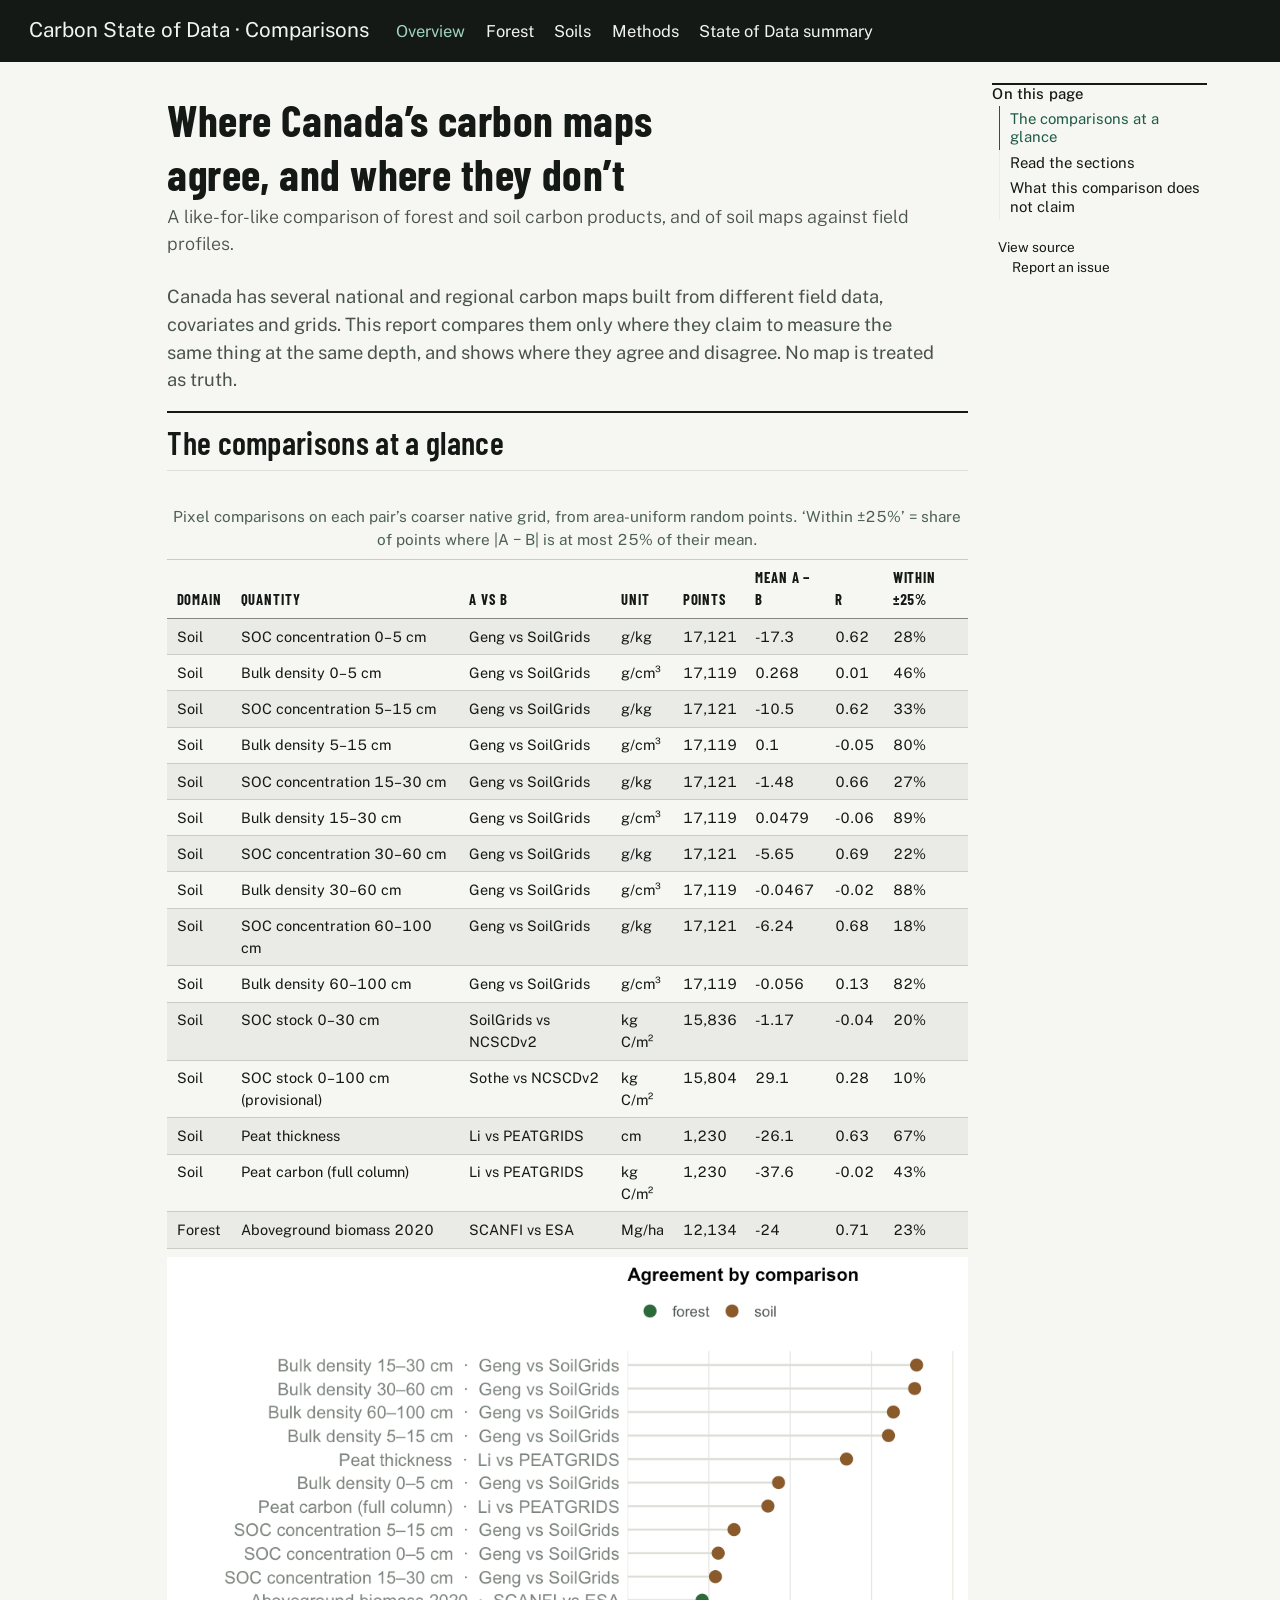
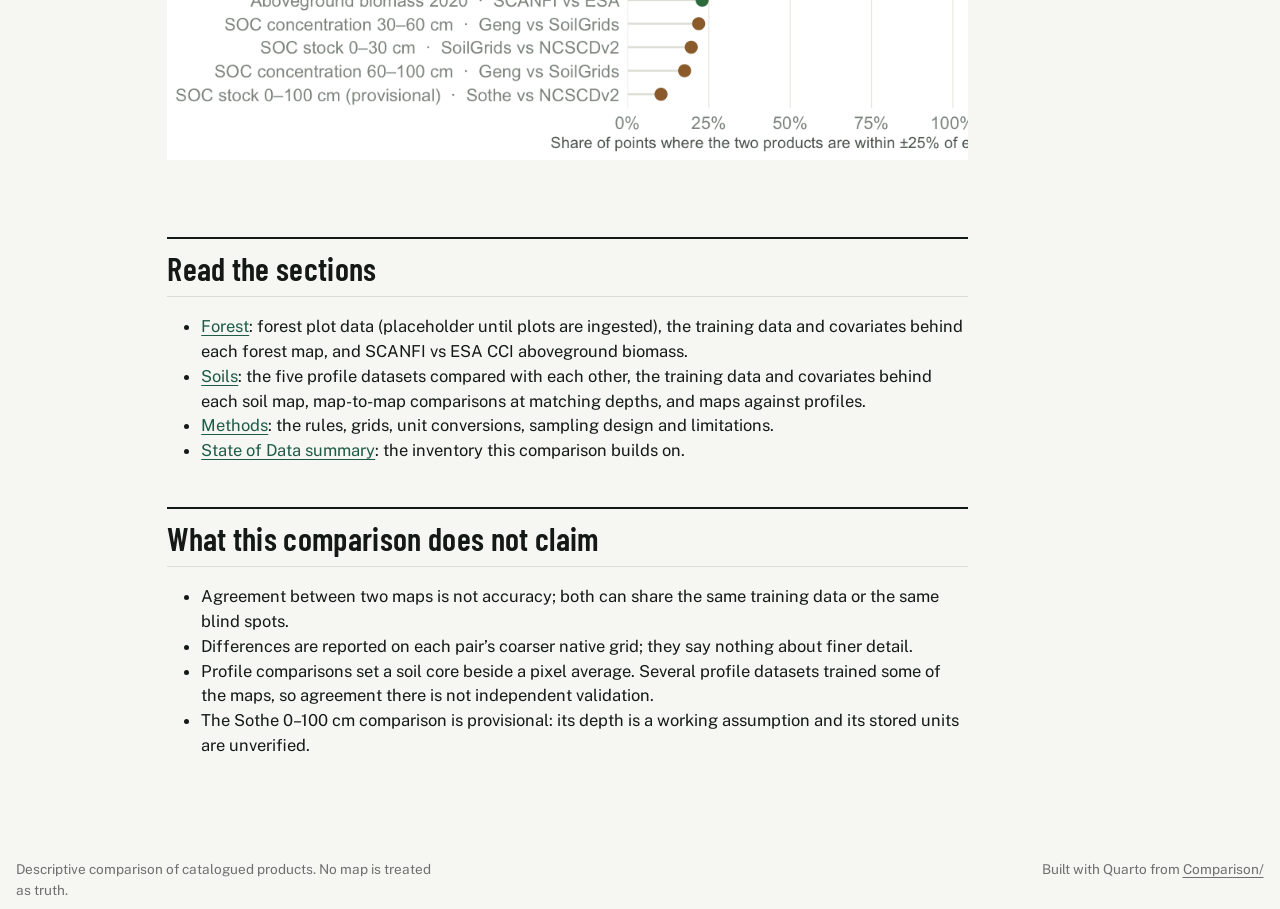
==== index.html @ 72cea02c "Built site for gh-pages" ====
<!DOCTYPE html>
<html xmlns="http://www.w3.org/1999/xhtml" lang="en-CA" xml:lang="en-CA"><head>

<meta charset="utf-8">
<meta name="generator" content="quarto-1.9.37">

<meta name="viewport" content="width=device-width, initial-scale=1.0, user-scalable=yes">


<title>Where Canada’s carbon maps agree, and where they don’t – Carbon State of Data · Comparisons</title>
<style>
/* Default styles provided by pandoc.
** See https://pandoc.org/MANUAL.html#variables-for-html for config info.
*/
code{white-space: pre-wrap;}
span.smallcaps{font-variant: small-caps;}
div.columns{display: flex; gap: min(4vw, 1.5em);}
div.column{flex: auto; overflow-x: auto;}
div.hanging-indent{margin-left: 1.5em; text-indent: -1.5em;}
ul.task-list{list-style: none;}
ul.task-list li input[type="checkbox"] {
  width: 0.8em;
  margin: 0 0.8em 0.2em -1em; /* quarto-specific, see https://github.com/quarto-dev/quarto-cli/issues/4556 */ 
  vertical-align: middle;
}
</style>


<script src="site_libs/quarto-nav/quarto-nav.js"></script>
<script src="site_libs/quarto-nav/headroom.min.js"></script>
<script src="site_libs/clipboard/clipboard.min.js"></script>
<script src="site_libs/quarto-search/autocomplete.umd.js"></script>
<script src="site_libs/quarto-search/fuse.min.js"></script>
<script src="site_libs/quarto-search/quarto-search.js"></script>
<meta name="quarto:offset" content="./">
<script src="site_libs/quarto-html/quarto.js" type="module"></script>
<script src="site_libs/quarto-html/tabsets/tabsets.js" type="module"></script>
<script src="site_libs/quarto-html/popper.min.js"></script>
<script src="site_libs/quarto-html/tippy.umd.min.js"></script>
<script src="site_libs/quarto-html/anchor.min.js"></script>
<link href="site_libs/quarto-html/tippy.css" rel="stylesheet">
<link href="site_libs/quarto-html/quarto-syntax-highlighting-138a9145ecad1124718f867e5b4babdc.css" rel="stylesheet" id="quarto-text-highlighting-styles">
<script src="site_libs/bootstrap/bootstrap.min.js"></script>
<link href="site_libs/bootstrap/bootstrap-icons.css" rel="stylesheet">
<link href="site_libs/bootstrap/bootstrap-4867cd1986c891942ea621d4179a1c95.min.css" rel="stylesheet" append-hash="true" id="quarto-bootstrap" data-mode="light">
<script id="quarto-search-options" type="application/json">{
  "location": "navbar",
  "copy-button": false,
  "collapse-after": 3,
  "panel-placement": "end",
  "type": "overlay",
  "limit": 50,
  "keyboard-shortcut": [
    "f",
    "/",
    "s"
  ],
  "show-item-context": false,
  "language": {
    "search-no-results-text": "No results",
    "search-matching-documents-text": "matching documents",
    "search-copy-link-title": "Copy link to search",
    "search-hide-matches-text": "Hide additional matches",
    "search-more-match-text": "more match in this document",
    "search-more-matches-text": "more matches in this document",
    "search-clear-button-title": "Clear",
    "search-text-placeholder": "",
    "search-detached-cancel-button-title": "Cancel",
    "search-submit-button-title": "Submit",
    "search-label": "Search"
  }
}</script>
<style>html{ scroll-behavior: smooth; }</style>


</head>

<body class="nav-fixed quarto-light">

<div id="quarto-search-results"></div>
  <header id="quarto-header" class="headroom fixed-top">
    <nav class="navbar navbar-expand-lg " data-bs-theme="dark">
      <div class="navbar-container container-fluid">
      <div class="navbar-brand-container mx-auto">
    <a class="navbar-brand" href="./index.html">
    <span class="navbar-title">Carbon State of Data · Comparisons</span>
    </a>
  </div>
            <div id="quarto-search" class="" title="Search"></div>
          <button class="navbar-toggler" type="button" data-bs-toggle="collapse" data-bs-target="#navbarCollapse" aria-controls="navbarCollapse" role="menu" aria-expanded="false" aria-label="Toggle navigation" onclick="if (window.quartoToggleHeadroom) { window.quartoToggleHeadroom(); }">
  <span class="navbar-toggler-icon"></span>
</button>
          <div class="collapse navbar-collapse" id="navbarCollapse">
            <ul class="navbar-nav navbar-nav-scroll me-auto">
  <li class="nav-item">
    <a class="nav-link active" href="./index.html" aria-current="page"> 
<span class="menu-text">Overview</span></a>
  </li>  
  <li class="nav-item">
    <a class="nav-link" href="./report/forest.html"> 
<span class="menu-text">Forest</span></a>
  </li>  
  <li class="nav-item">
    <a class="nav-link" href="./report/soils.html"> 
<span class="menu-text">Soils</span></a>
  </li>  
  <li class="nav-item">
    <a class="nav-link" href="./report/methods.html"> 
<span class="menu-text">Methods</span></a>
  </li>  
  <li class="nav-item">
    <a class="nav-link" href="./state_of_data_summary/state_of_data_summary.html"> 
<span class="menu-text">State of Data summary</span></a>
  </li>  
</ul>
            <ul class="navbar-nav navbar-nav-scroll ms-auto">
  <li class="nav-item compact">
    <a class="nav-link" href="https://github.com/CathalD/Carbon_Data_SOD"> <i class="bi bi-github" role="img" aria-label="GitHub repository">
</i> 
<span class="menu-text"></span></a>
  </li>  
</ul>
          </div> <!-- /navcollapse -->
            <div class="quarto-navbar-tools">
</div>
      </div> <!-- /container-fluid -->
    </nav>
</header>
<!-- content -->
<div id="quarto-content" class="quarto-container page-columns page-rows-contents page-layout-article page-navbar">
<!-- sidebar -->
<!-- margin-sidebar -->
    <div id="quarto-margin-sidebar" class="sidebar margin-sidebar">
        <nav id="TOC" role="doc-toc" class="toc-active">
    <h2 id="toc-title">On this page</h2>
   
  <ul>
  <li><a href="#the-comparisons-at-a-glance" id="toc-the-comparisons-at-a-glance" class="nav-link active" data-scroll-target="#the-comparisons-at-a-glance">The comparisons at a glance</a></li>
  <li><a href="#read-the-sections" id="toc-read-the-sections" class="nav-link" data-scroll-target="#read-the-sections">Read the sections</a></li>
  <li><a href="#what-this-comparison-does-not-claim" id="toc-what-this-comparison-does-not-claim" class="nav-link" data-scroll-target="#what-this-comparison-does-not-claim">What this comparison does not claim</a></li>
  </ul>
<div class="toc-actions"><ul><li><a href="https://github.com/CathalD/Carbon_Data_SOD/blob/main/Comparison/index.qmd" class="toc-action"><i class="bi bi-github"></i>View source</a></li><li><a href="https://github.com/CathalD/Carbon_Data_SOD/issues/new" class="toc-action"><i class="bi empty"></i>Report an issue</a></li></ul></div></nav>
    </div>
<!-- main -->
<main class="content" id="quarto-document-content">

<header id="title-block-header" class="quarto-title-block default">
<div class="quarto-title">
<h1 class="title">Where Canada’s carbon maps agree, and where they don’t</h1>
<p class="subtitle lead">A like-for-like comparison of forest and soil carbon products, and of soil maps against field profiles.</p>
</div>



<div class="quarto-title-meta">

    
  
    
  </div>
  


</header>


<div class="lede">
<p>Canada has several national and regional carbon maps built from different field data, covariates and grids. This report compares them only where they claim to measure the same thing at the same depth, and shows where they agree and disagree. No map is treated as truth.</p>
</div>
<section id="the-comparisons-at-a-glance" class="level2">
<h2 class="anchored" data-anchor-id="the-comparisons-at-a-glance">The comparisons at a glance</h2>
<div class="cell" data-layout-align="left">
<div class="cell-output-display">
<table class="caption-top table table-sm table-striped small">
<caption>Pixel comparisons on each pair’s coarser native grid, from area-uniform random points. ‘Within ±25%’ = share of points where |A − B| is at most 25% of their mean.</caption>
<colgroup>
<col style="width: 6%">
<col style="width: 31%">
<col style="width: 20%">
<col style="width: 7%">
<col style="width: 6%">
<col style="width: 10%">
<col style="width: 5%">
<col style="width: 11%">
</colgroup>
<thead>
<tr class="header">
<th style="text-align: left;">Domain</th>
<th style="text-align: left;">Quantity</th>
<th style="text-align: left;">A vs B</th>
<th style="text-align: left;">Unit</th>
<th style="text-align: left;">Points</th>
<th style="text-align: left;">Mean A − B</th>
<th style="text-align: left;">r</th>
<th style="text-align: left;">Within ±25%</th>
</tr>
</thead>
<tbody>
<tr class="odd">
<td style="text-align: left;">Soil</td>
<td style="text-align: left;">SOC concentration 0–5 cm</td>
<td style="text-align: left;">Geng vs SoilGrids</td>
<td style="text-align: left;">g/kg</td>
<td style="text-align: left;">17,121</td>
<td style="text-align: left;">-17.3</td>
<td style="text-align: left;">0.62</td>
<td style="text-align: left;">28%</td>
</tr>
<tr class="even">
<td style="text-align: left;">Soil</td>
<td style="text-align: left;">Bulk density 0–5 cm</td>
<td style="text-align: left;">Geng vs SoilGrids</td>
<td style="text-align: left;">g/cm³</td>
<td style="text-align: left;">17,119</td>
<td style="text-align: left;">0.268</td>
<td style="text-align: left;">0.01</td>
<td style="text-align: left;">46%</td>
</tr>
<tr class="odd">
<td style="text-align: left;">Soil</td>
<td style="text-align: left;">SOC concentration 5–15 cm</td>
<td style="text-align: left;">Geng vs SoilGrids</td>
<td style="text-align: left;">g/kg</td>
<td style="text-align: left;">17,121</td>
<td style="text-align: left;">-10.5</td>
<td style="text-align: left;">0.62</td>
<td style="text-align: left;">33%</td>
</tr>
<tr class="even">
<td style="text-align: left;">Soil</td>
<td style="text-align: left;">Bulk density 5–15 cm</td>
<td style="text-align: left;">Geng vs SoilGrids</td>
<td style="text-align: left;">g/cm³</td>
<td style="text-align: left;">17,119</td>
<td style="text-align: left;">0.1</td>
<td style="text-align: left;">-0.05</td>
<td style="text-align: left;">80%</td>
</tr>
<tr class="odd">
<td style="text-align: left;">Soil</td>
<td style="text-align: left;">SOC concentration 15–30 cm</td>
<td style="text-align: left;">Geng vs SoilGrids</td>
<td style="text-align: left;">g/kg</td>
<td style="text-align: left;">17,121</td>
<td style="text-align: left;">-1.48</td>
<td style="text-align: left;">0.66</td>
<td style="text-align: left;">27%</td>
</tr>
<tr class="even">
<td style="text-align: left;">Soil</td>
<td style="text-align: left;">Bulk density 15–30 cm</td>
<td style="text-align: left;">Geng vs SoilGrids</td>
<td style="text-align: left;">g/cm³</td>
<td style="text-align: left;">17,119</td>
<td style="text-align: left;">0.0479</td>
<td style="text-align: left;">-0.06</td>
<td style="text-align: left;">89%</td>
</tr>
<tr class="odd">
<td style="text-align: left;">Soil</td>
<td style="text-align: left;">SOC concentration 30–60 cm</td>
<td style="text-align: left;">Geng vs SoilGrids</td>
<td style="text-align: left;">g/kg</td>
<td style="text-align: left;">17,121</td>
<td style="text-align: left;">-5.65</td>
<td style="text-align: left;">0.69</td>
<td style="text-align: left;">22%</td>
</tr>
<tr class="even">
<td style="text-align: left;">Soil</td>
<td style="text-align: left;">Bulk density 30–60 cm</td>
<td style="text-align: left;">Geng vs SoilGrids</td>
<td style="text-align: left;">g/cm³</td>
<td style="text-align: left;">17,119</td>
<td style="text-align: left;">-0.0467</td>
<td style="text-align: left;">-0.02</td>
<td style="text-align: left;">88%</td>
</tr>
<tr class="odd">
<td style="text-align: left;">Soil</td>
<td style="text-align: left;">SOC concentration 60–100 cm</td>
<td style="text-align: left;">Geng vs SoilGrids</td>
<td style="text-align: left;">g/kg</td>
<td style="text-align: left;">17,121</td>
<td style="text-align: left;">-6.24</td>
<td style="text-align: left;">0.68</td>
<td style="text-align: left;">18%</td>
</tr>
<tr class="even">
<td style="text-align: left;">Soil</td>
<td style="text-align: left;">Bulk density 60–100 cm</td>
<td style="text-align: left;">Geng vs SoilGrids</td>
<td style="text-align: left;">g/cm³</td>
<td style="text-align: left;">17,119</td>
<td style="text-align: left;">-0.056</td>
<td style="text-align: left;">0.13</td>
<td style="text-align: left;">82%</td>
</tr>
<tr class="odd">
<td style="text-align: left;">Soil</td>
<td style="text-align: left;">SOC stock 0–30 cm</td>
<td style="text-align: left;">SoilGrids vs NCSCDv2</td>
<td style="text-align: left;">kg C/m²</td>
<td style="text-align: left;">15,836</td>
<td style="text-align: left;">-1.17</td>
<td style="text-align: left;">-0.04</td>
<td style="text-align: left;">20%</td>
</tr>
<tr class="even">
<td style="text-align: left;">Soil</td>
<td style="text-align: left;">SOC stock 0–100 cm (provisional)</td>
<td style="text-align: left;">Sothe vs NCSCDv2</td>
<td style="text-align: left;">kg C/m²</td>
<td style="text-align: left;">15,804</td>
<td style="text-align: left;">29.1</td>
<td style="text-align: left;">0.28</td>
<td style="text-align: left;">10%</td>
</tr>
<tr class="odd">
<td style="text-align: left;">Soil</td>
<td style="text-align: left;">Peat thickness</td>
<td style="text-align: left;">Li vs PEATGRIDS</td>
<td style="text-align: left;">cm</td>
<td style="text-align: left;">1,230</td>
<td style="text-align: left;">-26.1</td>
<td style="text-align: left;">0.63</td>
<td style="text-align: left;">67%</td>
</tr>
<tr class="even">
<td style="text-align: left;">Soil</td>
<td style="text-align: left;">Peat carbon (full column)</td>
<td style="text-align: left;">Li vs PEATGRIDS</td>
<td style="text-align: left;">kg C/m²</td>
<td style="text-align: left;">1,230</td>
<td style="text-align: left;">-37.6</td>
<td style="text-align: left;">-0.02</td>
<td style="text-align: left;">43%</td>
</tr>
<tr class="odd">
<td style="text-align: left;">Forest</td>
<td style="text-align: left;">Aboveground biomass 2020</td>
<td style="text-align: left;">SCANFI vs ESA</td>
<td style="text-align: left;">Mg/ha</td>
<td style="text-align: left;">12,134</td>
<td style="text-align: left;">-24</td>
<td style="text-align: left;">0.71</td>
<td style="text-align: left;">23%</td>
</tr>
</tbody>
</table>
</div>
</div>
<div class="cell" data-layout-align="left">
<div class="cell-output-display">
<div class="quarto-figure quarto-figure-left">
<figure class="figure">
<p><img src="index_files/figure-html/chart-overview-1.png" class="img-fluid quarto-figure quarto-figure-left figure-img" style="width:100.0%"></p>
</figure>
</div>
</div>
</div>
</section>
<section id="read-the-sections" class="level2">
<h2 class="anchored" data-anchor-id="read-the-sections">Read the sections</h2>
<ul>
<li><strong><a href="./report/forest.html">Forest</a></strong>: forest plot data (placeholder until plots are ingested), the training data and covariates behind each forest map, and SCANFI vs ESA CCI aboveground biomass.</li>
<li><strong><a href="./report/soils.html">Soils</a></strong>: the five profile datasets compared with each other, the training data and covariates behind each soil map, map-to-map comparisons at matching depths, and maps against profiles.</li>
<li><strong><a href="./report/methods.html">Methods</a></strong>: the rules, grids, unit conversions, sampling design and limitations.</li>
<li><strong><a href="state_of_data_summary/state_of_data_summary.html">State of Data summary</a></strong>: the inventory this comparison builds on.</li>
</ul>
</section>
<section id="what-this-comparison-does-not-claim" class="level2">
<h2 class="anchored" data-anchor-id="what-this-comparison-does-not-claim">What this comparison does not claim</h2>
<ul>
<li>Agreement between two maps is not accuracy; both can share the same training data or the same blind spots.</li>
<li>Differences are reported on each pair’s coarser native grid; they say nothing about finer detail.</li>
<li>Profile comparisons set a soil core beside a pixel average. Several profile datasets trained some of the maps, so agreement there is not independent validation.</li>
<li>The Sothe 0–100 cm comparison is provisional: its depth is a working assumption and its stored units are unverified.</li>
</ul>


</section>

</main> <!-- /main -->
<script id="quarto-html-after-body" type="application/javascript">
  window.document.addEventListener("DOMContentLoaded", function (event) {
    const icon = "";
    const anchorJS = new window.AnchorJS();
    anchorJS.options = {
      placement: 'right',
      icon: icon
    };
    anchorJS.add('.anchored');
    const isCodeAnnotation = (el) => {
      for (const clz of el.classList) {
        if (clz.startsWith('code-annotation-')) {                     
          return true;
        }
      }
      return false;
    }
    const onCopySuccess = function(e) {
      // button target
      const button = e.trigger;
      // don't keep focus
      button.blur();
      // flash "checked"
      button.classList.add('code-copy-button-checked');
      var currentTitle = button.getAttribute("title");
      button.setAttribute("title", "Copied!");
      let tooltip;
      if (window.bootstrap) {
        button.setAttribute("data-bs-toggle", "tooltip");
        button.setAttribute("data-bs-placement", "left");
        button.setAttribute("data-bs-title", "Copied!");
        tooltip = new bootstrap.Tooltip(button, 
          { trigger: "manual", 
            customClass: "code-copy-button-tooltip",
            offset: [0, -8]});
        tooltip.show();    
      }
      setTimeout(function() {
        if (tooltip) {
          tooltip.hide();
          button.removeAttribute("data-bs-title");
          button.removeAttribute("data-bs-toggle");
          button.removeAttribute("data-bs-placement");
        }
        button.setAttribute("title", currentTitle);
        button.classList.remove('code-copy-button-checked');
      }, 1000);
      // clear code selection
      e.clearSelection();
    }
    const getTextToCopy = function(trigger) {
      const outerScaffold = trigger.parentElement.cloneNode(true);
      const codeEl = outerScaffold.querySelector('code');
      for (const childEl of codeEl.children) {
        if (isCodeAnnotation(childEl)) {
          childEl.remove();
        }
      }
      return codeEl.innerText;
    }
    const clipboard = new window.ClipboardJS('.code-copy-button:not([data-in-quarto-modal])', {
      text: getTextToCopy
    });
    clipboard.on('success', onCopySuccess);
    if (window.document.getElementById('quarto-embedded-source-code-modal')) {
      const clipboardModal = new window.ClipboardJS('.code-copy-button[data-in-quarto-modal]', {
        text: getTextToCopy,
        container: window.document.getElementById('quarto-embedded-source-code-modal')
      });
      clipboardModal.on('success', onCopySuccess);
    }
      var localhostRegex = new RegExp(/^(?:http|https):\/\/localhost\:?[0-9]*\//);
      var mailtoRegex = new RegExp(/^mailto:/);
        var filterRegex = new RegExp("https:\/\/cathald\.github\.io\/Carbon_Data_SOD\/");
      var isInternal = (href) => {
          return filterRegex.test(href) || localhostRegex.test(href) || mailtoRegex.test(href);
      }
      // Inspect non-navigation links and adorn them if external
     var links = window.document.querySelectorAll('a[href]:not(.nav-link):not(.navbar-brand):not(.toc-action):not(.sidebar-link):not(.sidebar-item-toggle):not(.pagination-link):not(.no-external):not([aria-hidden]):not(.dropdown-item):not(.quarto-navigation-tool):not(.about-link)');
      for (var i=0; i<links.length; i++) {
        const link = links[i];
        if (!isInternal(link.href)) {
          // undo the damage that might have been done by quarto-nav.js in the case of
          // links that we want to consider external
          if (link.dataset.originalHref !== undefined) {
            link.href = link.dataset.originalHref;
          }
            // target, if specified
            link.setAttribute("target", "_blank");
            if (link.getAttribute("rel") === null) {
              link.setAttribute("rel", "noopener");
            }
        }
      }
    function tippyHover(el, contentFn, onTriggerFn, onUntriggerFn) {
      const config = {
        allowHTML: true,
        maxWidth: 500,
        delay: 100,
        arrow: false,
        appendTo: function(el) {
            return el.parentElement;
        },
        interactive: true,
        interactiveBorder: 10,
        theme: 'quarto',
        placement: 'bottom-start',
      };
      if (contentFn) {
        config.content = contentFn;
      }
      if (onTriggerFn) {
        config.onTrigger = onTriggerFn;
      }
      if (onUntriggerFn) {
        config.onUntrigger = onUntriggerFn;
      }
      window.tippy(el, config); 
    }
    const noterefs = window.document.querySelectorAll('a[role="doc-noteref"]');
    for (var i=0; i<noterefs.length; i++) {
      const ref = noterefs[i];
      tippyHover(ref, function() {
        // use id or data attribute instead here
        let href = ref.getAttribute('data-footnote-href') || ref.getAttribute('href');
        try { href = new URL(href).hash; } catch {}
        const id = href.replace(/^#\/?/, "");
        const note = window.document.getElementById(id);
        if (note) {
          return note.innerHTML;
        } else {
          return "";
        }
      });
    }
    const xrefs = window.document.querySelectorAll('a.quarto-xref');
    const processXRef = (id, note) => {
      // Strip column container classes
      const stripColumnClz = (el) => {
        el.classList.remove("page-full", "page-columns");
        if (el.children) {
          for (const child of el.children) {
            stripColumnClz(child);
          }
        }
      }
      stripColumnClz(note)
      if (id === null || id.startsWith('sec-')) {
        // Special case sections, only their first couple elements
        const container = document.createElement("div");
        if (note.children && note.children.length > 2) {
          container.appendChild(note.children[0].cloneNode(true));
          for (let i = 1; i < note.children.length; i++) {
            const child = note.children[i];
            if (child.tagName === "P" && child.innerText === "") {
              continue;
            } else {
              container.appendChild(child.cloneNode(true));
              break;
            }
          }
          if (window.Quarto?.typesetMath) {
            window.Quarto.typesetMath(container);
          }
          return container.innerHTML
        } else {
          if (window.Quarto?.typesetMath) {
            window.Quarto.typesetMath(note);
          }
          return note.innerHTML;
        }
      } else {
        // Remove any anchor links if they are present
        const anchorLink = note.querySelector('a.anchorjs-link');
        if (anchorLink) {
          anchorLink.remove();
        }
        if (window.Quarto?.typesetMath) {
          window.Quarto.typesetMath(note);
        }
        if (note.classList.contains("callout")) {
          return note.outerHTML;
        } else {
          return note.innerHTML;
        }
      }
    }
    for (var i=0; i<xrefs.length; i++) {
      const xref = xrefs[i];
      tippyHover(xref, undefined, function(instance) {
        instance.disable();
        let url = xref.getAttribute('href');
        let hash = undefined; 
        if (url.startsWith('#')) {
          hash = url;
        } else {
          try { hash = new URL(url).hash; } catch {}
        }
        if (hash) {
          const id = hash.replace(/^#\/?/, "");
          const note = window.document.getElementById(id);
          if (note !== null) {
            try {
              const html = processXRef(id, note.cloneNode(true));
              instance.setContent(html);
            } finally {
              instance.enable();
              instance.show();
            }
          } else {
            // See if we can fetch this
            fetch(url.split('#')[0])
            .then(res => res.text())
            .then(html => {
              const parser = new DOMParser();
              const htmlDoc = parser.parseFromString(html, "text/html");
              const note = htmlDoc.getElementById(id);
              if (note !== null) {
                const html = processXRef(id, note);
                instance.setContent(html);
              } 
            }).finally(() => {
              instance.enable();
              instance.show();
            });
          }
        } else {
          // See if we can fetch a full url (with no hash to target)
          // This is a special case and we should probably do some content thinning / targeting
          fetch(url)
          .then(res => res.text())
          .then(html => {
            const parser = new DOMParser();
            const htmlDoc = parser.parseFromString(html, "text/html");
            const note = htmlDoc.querySelector('main.content');
            if (note !== null) {
              // This should only happen for chapter cross references
              // (since there is no id in the URL)
              // remove the first header
              if (note.children.length > 0 && note.children[0].tagName === "HEADER") {
                note.children[0].remove();
              }
              const html = processXRef(null, note);
              instance.setContent(html);
            } 
          }).finally(() => {
            instance.enable();
            instance.show();
          });
        }
      }, function(instance) {
      });
    }
        let selectedAnnoteEl;
        const selectorForAnnotation = ( cell, annotation) => {
          let cellAttr = 'data-code-cell="' + cell + '"';
          let lineAttr = 'data-code-annotation="' +  annotation + '"';
          const selector = 'span[' + cellAttr + '][' + lineAttr + ']';
          return selector;
        }
        const selectCodeLines = (annoteEl) => {
          const doc = window.document;
          const targetCell = annoteEl.getAttribute("data-target-cell");
          const targetAnnotation = annoteEl.getAttribute("data-target-annotation");
          const annoteSpan = window.document.querySelector(selectorForAnnotation(targetCell, targetAnnotation));
          const lines = annoteSpan.getAttribute("data-code-lines").split(",");
          const lineIds = lines.map((line) => {
            return targetCell + "-" + line;
          })
          let top = null;
          let height = null;
          let parent = null;
          if (lineIds.length > 0) {
              //compute the position of the single el (top and bottom and make a div)
              const el = window.document.getElementById(lineIds[0]);
              top = el.offsetTop;
              height = el.offsetHeight;
              parent = el.parentElement.parentElement;
            if (lineIds.length > 1) {
              const lastEl = window.document.getElementById(lineIds[lineIds.length - 1]);
              const bottom = lastEl.offsetTop + lastEl.offsetHeight;
              height = bottom - top;
            }
            if (top !== null && height !== null && parent !== null) {
              // cook up a div (if necessary) and position it 
              let div = window.document.getElementById("code-annotation-line-highlight");
              if (div === null) {
                div = window.document.createElement("div");
                div.setAttribute("id", "code-annotation-line-highlight");
                div.style.position = 'absolute';
                parent.appendChild(div);
              }
              div.style.top = top - 2 + "px";
              div.style.height = height + 4 + "px";
              div.style.left = 0;
              let gutterDiv = window.document.getElementById("code-annotation-line-highlight-gutter");
              if (gutterDiv === null) {
                gutterDiv = window.document.createElement("div");
                gutterDiv.setAttribute("id", "code-annotation-line-highlight-gutter");
                gutterDiv.style.position = 'absolute';
                const codeCell = window.document.getElementById(targetCell);
                const gutter = codeCell.querySelector('.code-annotation-gutter');
                gutter.appendChild(gutterDiv);
              }
              gutterDiv.style.top = top - 2 + "px";
              gutterDiv.style.height = height + 4 + "px";
            }
            selectedAnnoteEl = annoteEl;
          }
        };
        const unselectCodeLines = () => {
          const elementsIds = ["code-annotation-line-highlight", "code-annotation-line-highlight-gutter"];
          elementsIds.forEach((elId) => {
            const div = window.document.getElementById(elId);
            if (div) {
              div.remove();
            }
          });
          selectedAnnoteEl = undefined;
        };
          // Handle positioning of the toggle
      window.addEventListener(
        "resize",
        throttle(() => {
          elRect = undefined;
          if (selectedAnnoteEl) {
            selectCodeLines(selectedAnnoteEl);
          }
        }, 10)
      );
      function throttle(fn, ms) {
      let throttle = false;
      let timer;
        return (...args) => {
          if(!throttle) { // first call gets through
              fn.apply(this, args);
              throttle = true;
          } else { // all the others get throttled
              if(timer) clearTimeout(timer); // cancel #2
              timer = setTimeout(() => {
                fn.apply(this, args);
                timer = throttle = false;
              }, ms);
          }
        };
      }
        // Attach click handler to the DT
        const annoteDls = window.document.querySelectorAll('dt[data-target-cell]');
        for (const annoteDlNode of annoteDls) {
          annoteDlNode.addEventListener('click', (event) => {
            const clickedEl = event.target;
            if (clickedEl !== selectedAnnoteEl) {
              unselectCodeLines();
              const activeEl = window.document.querySelector('dt[data-target-cell].code-annotation-active');
              if (activeEl) {
                activeEl.classList.remove('code-annotation-active');
              }
              selectCodeLines(clickedEl);
              clickedEl.classList.add('code-annotation-active');
            } else {
              // Unselect the line
              unselectCodeLines();
              clickedEl.classList.remove('code-annotation-active');
            }
          });
        }
    const findCites = (el) => {
      const parentEl = el.parentElement;
      if (parentEl) {
        const cites = parentEl.dataset.cites;
        if (cites) {
          return {
            el,
            cites: cites.split(' ')
          };
        } else {
          return findCites(el.parentElement)
        }
      } else {
        return undefined;
      }
    };
    var bibliorefs = window.document.querySelectorAll('a[role="doc-biblioref"]');
    for (var i=0; i<bibliorefs.length; i++) {
      const ref = bibliorefs[i];
      const citeInfo = findCites(ref);
      if (citeInfo) {
        tippyHover(citeInfo.el, function() {
          var popup = window.document.createElement('div');
          citeInfo.cites.forEach(function(cite) {
            var citeDiv = window.document.createElement('div');
            citeDiv.classList.add('hanging-indent');
            citeDiv.classList.add('csl-entry');
            var biblioDiv = window.document.getElementById('ref-' + cite);
            if (biblioDiv) {
              citeDiv.innerHTML = biblioDiv.innerHTML;
            }
            popup.appendChild(citeDiv);
          });
          return popup.innerHTML;
        });
      }
    }
  });
  </script>
</div> <!-- /content -->
<footer class="footer">
  <div class="nav-footer">
    <div class="nav-footer-left">
<p>Descriptive comparison of catalogued products. No map is treated as truth.</p>
</div>   
    <div class="nav-footer-center">
      &nbsp;
    <div class="toc-actions d-sm-block d-md-none"><ul><li><a href="https://github.com/CathalD/Carbon_Data_SOD/blob/main/Comparison/index.qmd" class="toc-action"><i class="bi bi-github"></i>View source</a></li><li><a href="https://github.com/CathalD/Carbon_Data_SOD/issues/new" class="toc-action"><i class="bi empty"></i>Report an issue</a></li></ul></div></div>
    <div class="nav-footer-right">
<p>Built with Quarto from <a href="https://github.com/CathalD/Carbon_Data_SOD/tree/main/Comparison">Comparison/</a></p>
</div>
  </div>
</footer>




<script src="site_libs/quarto-html/zenscroll-min.js"></script>
</body></html>
---- site_libs/quarto-html/tippy.css ----
.tippy-box[data-animation=fade][data-state=hidden]{opacity:0}[data-tippy-root]{max-width:calc(100vw - 10px)}.tippy-box{position:relative;background-color:#333;color:#fff;border-radius:4px;font-size:14px;line-height:1.4;white-space:normal;outline:0;transition-property:transform,visibility,opacity}.tippy-box[data-placement^=top]>.tippy-arrow{bottom:0}.tippy-box[data-placement^=top]>.tippy-arrow:before{bottom:-7px;left:0;border-width:8px 8px 0;border-top-color:initial;transform-origin:center top}.tippy-box[data-placement^=bottom]>.tippy-arrow{top:0}.tippy-box[data-placement^=bottom]>.tippy-arrow:before{top:-7px;left:0;border-width:0 8px 8px;border-bottom-color:initial;transform-origin:center bottom}.tippy-box[data-placement^=left]>.tippy-arrow{right:0}.tippy-box[data-placement^=left]>.tippy-arrow:before{border-width:8px 0 8px 8px;border-left-color:initial;right:-7px;transform-origin:center left}.tippy-box[data-placement^=right]>.tippy-arrow{left:0}.tippy-box[data-placement^=right]>.tippy-arrow:before{left:-7px;border-width:8px 8px 8px 0;border-right-color:initial;transform-origin:center right}.tippy-box[data-inertia][data-state=visible]{transition-timing-function:cubic-bezier(.54,1.5,.38,1.11)}.tippy-arrow{width:16px;height:16px;color:#333}.tippy-arrow:before{content:"";position:absolute;border-color:transparent;border-style:solid}.tippy-content{position:relative;padding:5px 9px;z-index:1}
---- site_libs/quarto-html/quarto-syntax-highlighting-138a9145ecad1124718f867e5b4babdc.css ----
/* quarto syntax highlight colors */
:root {
  --quarto-hl-ot-color: #003B4F;
  --quarto-hl-at-color: #657422;
  --quarto-hl-ss-color: #20794D;
  --quarto-hl-an-color: #5E5E5E;
  --quarto-hl-fu-color: #4758AB;
  --quarto-hl-st-color: #20794D;
  --quarto-hl-cf-color: #003B4F;
  --quarto-hl-op-color: #5E5E5E;
  --quarto-hl-er-color: #AD0000;
  --quarto-hl-bn-color: #AD0000;
  --quarto-hl-al-color: #AD0000;
  --quarto-hl-va-color: #111111;
  --quarto-hl-bu-color: inherit;
  --quarto-hl-ex-color: inherit;
  --quarto-hl-pp-color: #AD0000;
  --quarto-hl-in-color: #5E5E5E;
  --quarto-hl-vs-color: #20794D;
  --quarto-hl-wa-color: #5E5E5E;
  --quarto-hl-do-color: #5E5E5E;
  --quarto-hl-im-color: #00769E;
  --quarto-hl-ch-color: #20794D;
  --quarto-hl-dt-color: #AD0000;
  --quarto-hl-fl-color: #AD0000;
  --quarto-hl-co-color: #5E5E5E;
  --quarto-hl-cv-color: #5E5E5E;
  --quarto-hl-cn-color: #8f5902;
  --quarto-hl-sc-color: #5E5E5E;
  --quarto-hl-dv-color: #AD0000;
  --quarto-hl-kw-color: #003B4F;
}

/* other quarto variables */
:root {
  --quarto-font-monospace: "IBM Plex Mono", ui-monospace, Menlo, monospace;
}

/* syntax highlight based on Pandoc's rules */
pre > code.sourceCode > span {
  color: #003B4F;
}

code.sourceCode > span {
  color: #003B4F;
}

div.sourceCode,
div.sourceCode pre.sourceCode {
  color: #003B4F;
}

/* Normal */
code span {
  color: #003B4F;
}

/* Alert */
code span.al {
  color: #AD0000;
  font-style: inherit;
}

/* Annotation */
code span.an {
  color: #5E5E5E;
  font-style: inherit;
}

/* Attribute */
code span.at {
  color: #657422;
  font-style: inherit;
}

/* BaseN */
code span.bn {
  color: #AD0000;
  font-style: inherit;
}

/* BuiltIn */
code span.bu {
  font-style: inherit;
}

/* ControlFlow */
code span.cf {
  color: #003B4F;
  font-weight: bold;
  font-style: inherit;
}

/* Char */
code span.ch {
  color: #20794D;
  font-style: inherit;
}

/* Constant */
code span.cn {
  color: #8f5902;
  font-style: inherit;
}

/* Comment */
code span.co {
  color: #5E5E5E;
  font-style: inherit;
}

/* CommentVar */
code span.cv {
  color: #5E5E5E;
  font-style: italic;
}

/* Documentation */
code span.do {
  color: #5E5E5E;
  font-style: italic;
}

/* DataType */
code span.dt {
  color: #AD0000;
  font-style: inherit;
}

/* DecVal */
code span.dv {
  color: #AD0000;
  font-style: inherit;
}

/* Error */
code span.er {
  color: #AD0000;
  font-style: inherit;
}

/* Extension */
code span.ex {
  font-style: inherit;
}

/* Float */
code span.fl {
  color: #AD0000;
  font-style: inherit;
}

/* Function */
code span.fu {
  color: #4758AB;
  font-style: inherit;
}

/* Import */
code span.im {
  color: #00769E;
  font-style: inherit;
}

/* Information */
code span.in {
  color: #5E5E5E;
  font-style: inherit;
}

/* Keyword */
code span.kw {
  color: #003B4F;
  font-weight: bold;
  font-style: inherit;
}

/* Operator */
code span.op {
  color: #5E5E5E;
  font-style: inherit;
}

/* Other */
code span.ot {
  color: #003B4F;
  font-style: inherit;
}

/* Preprocessor */
code span.pp {
  color: #AD0000;
  font-style: inherit;
}

/* SpecialChar */
code span.sc {
  color: #5E5E5E;
  font-style: inherit;
}

/* SpecialString */
code span.ss {
  color: #20794D;
  font-style: inherit;
}

/* String */
code span.st {
  color: #20794D;
  font-style: inherit;
}

/* Variable */
code span.va {
  color: #111111;
  font-style: inherit;
}

/* VerbatimString */
code span.vs {
  color: #20794D;
  font-style: inherit;
}

/* Warning */
code span.wa {
  color: #5E5E5E;
  font-style: italic;
}

.prevent-inlining {
  content: "</";
}

/*# sourceMappingURL=0701a9e249cb552facc56c2bdc9d977b.css.map */
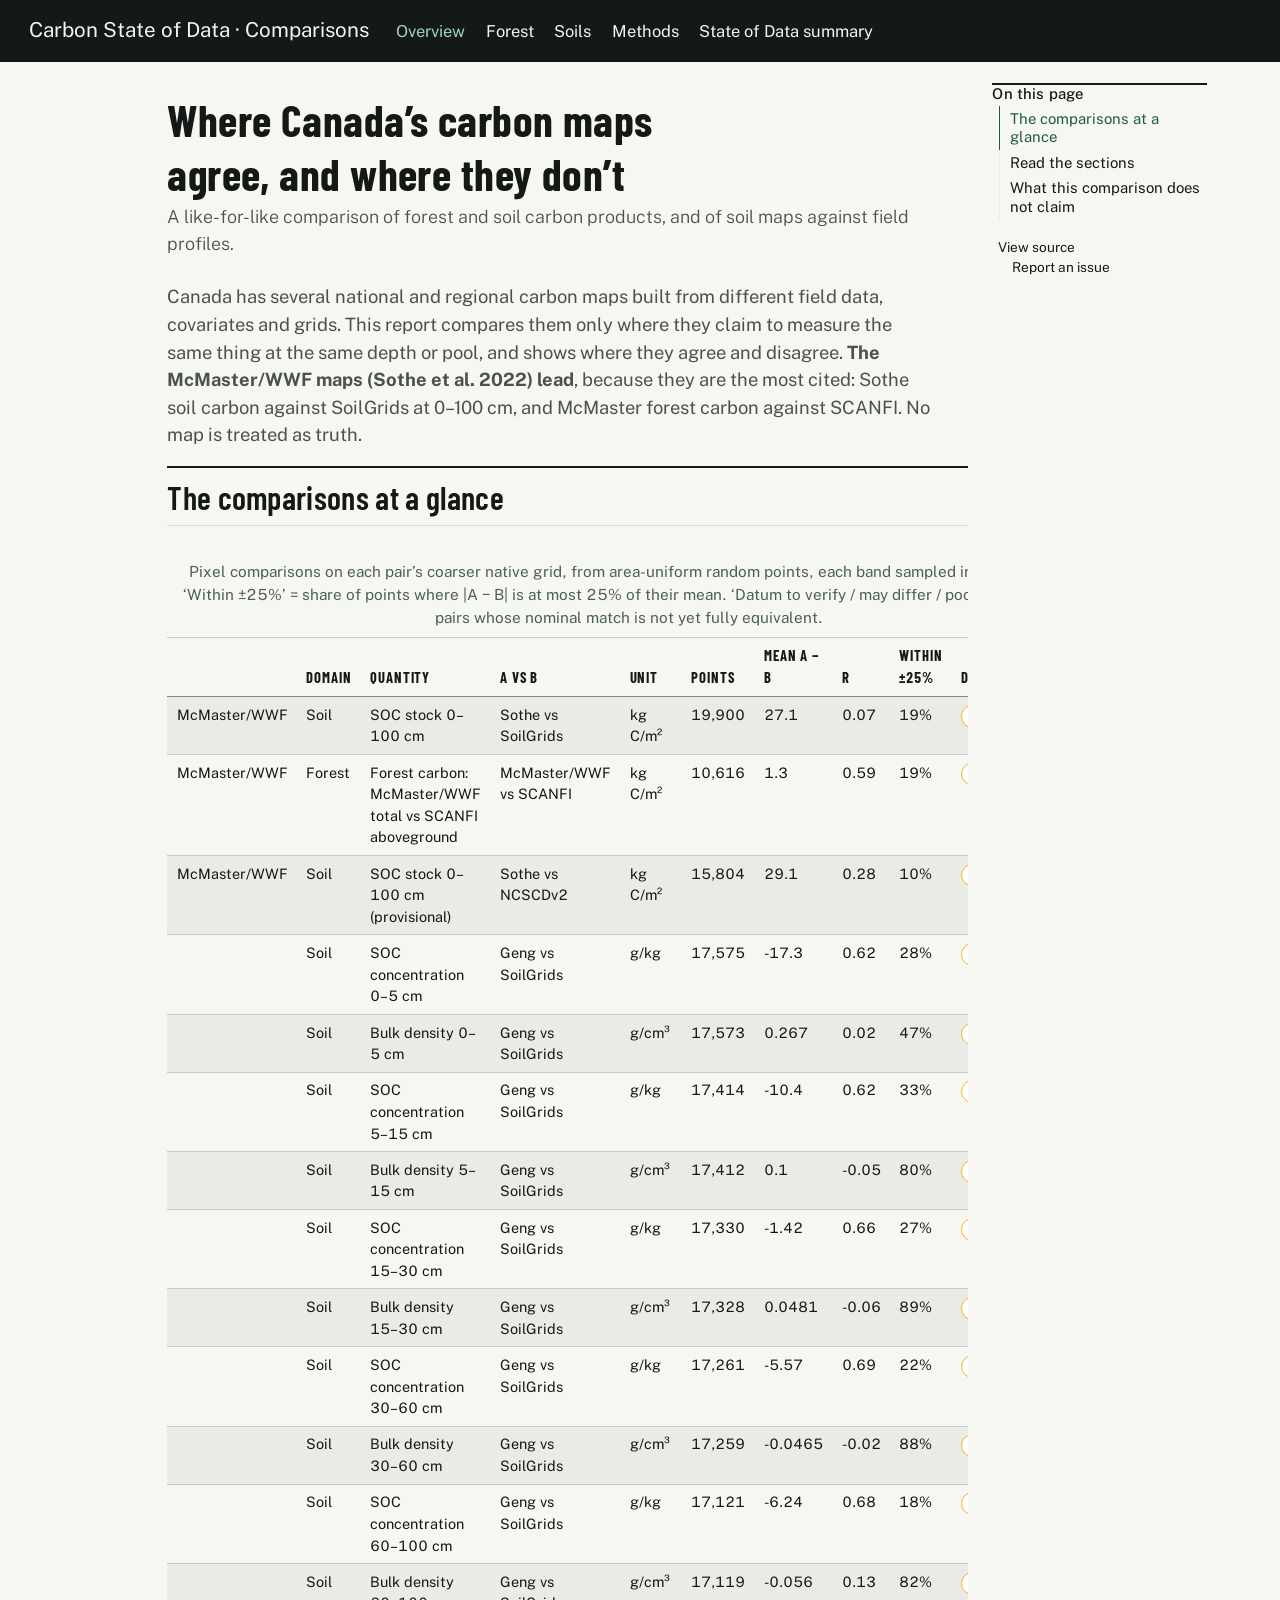
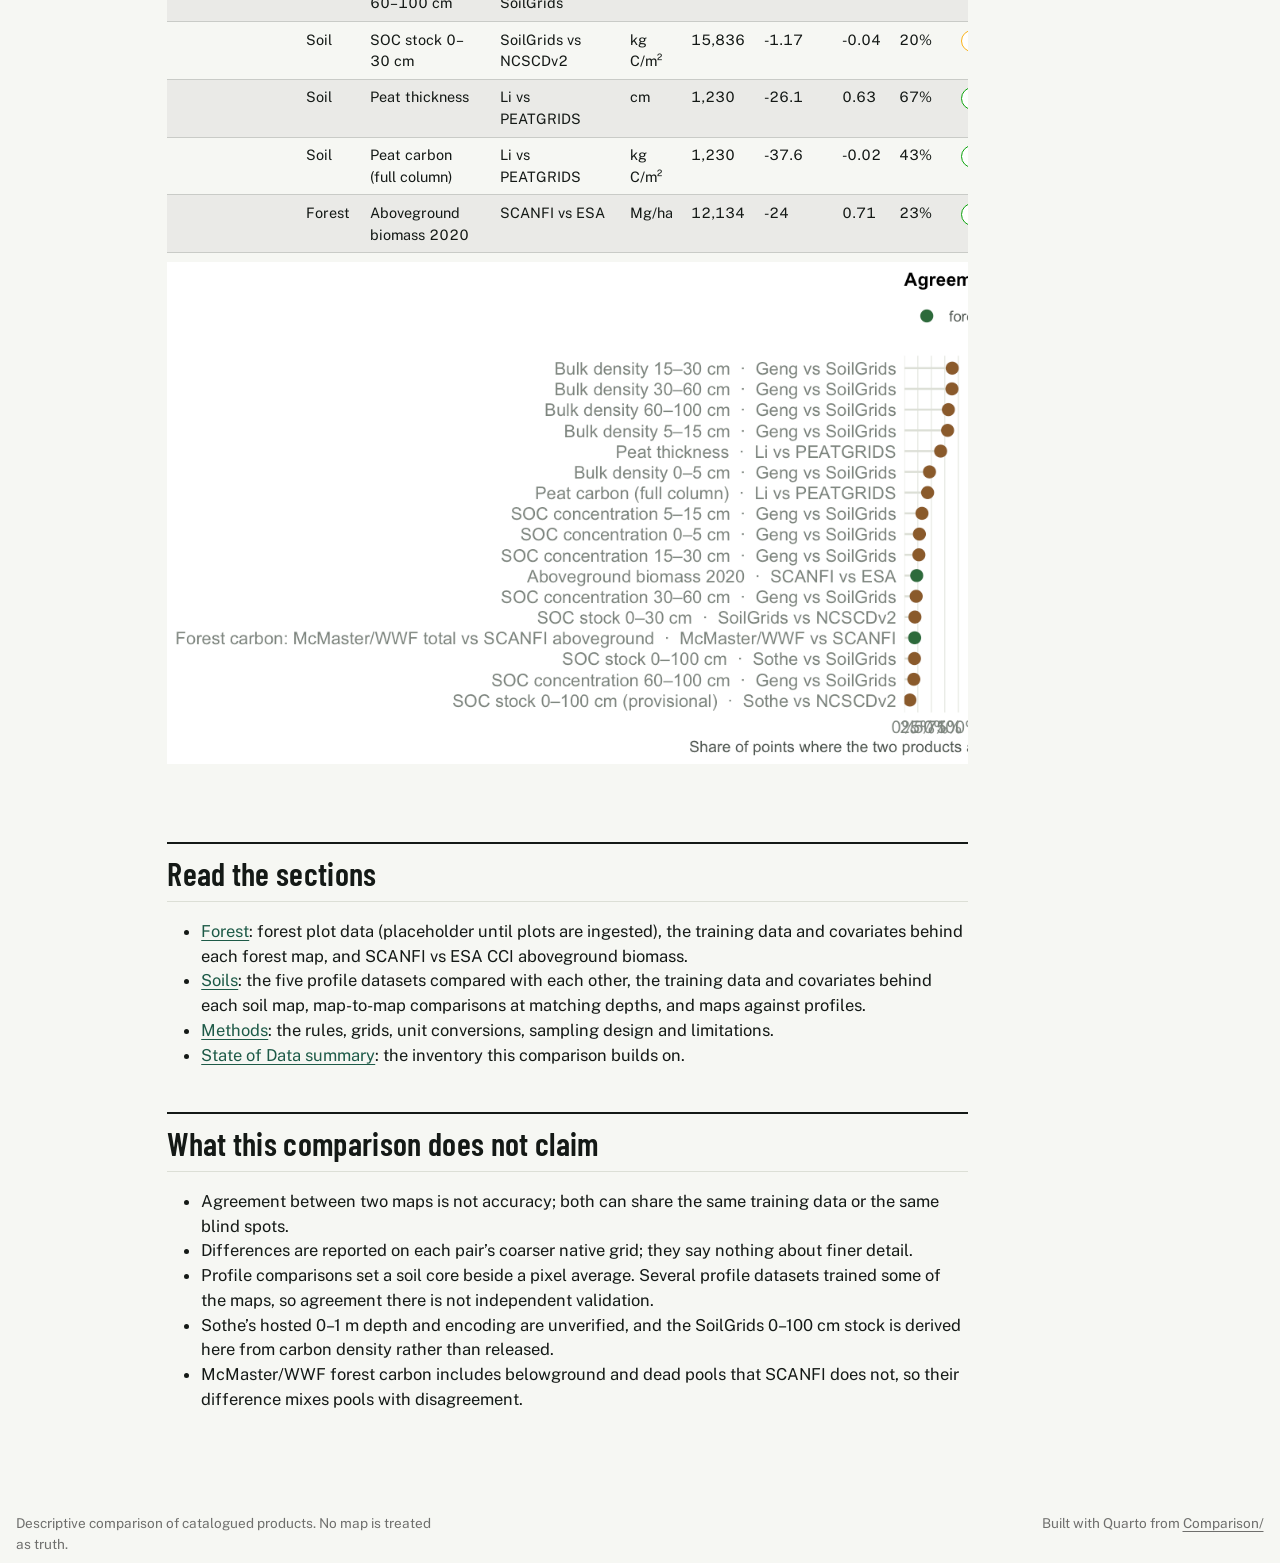
==== commit ad84af44: "Built site for gh-pages" ====
--- a/index.html
+++ b/index.html
@@ -139,7 +139,7 @@
   <li><a href="#read-the-sections" id="toc-read-the-sections" class="nav-link" data-scroll-target="#read-the-sections">Read the sections</a></li>
   <li><a href="#what-this-comparison-does-not-claim" id="toc-what-this-comparison-does-not-claim" class="nav-link" data-scroll-target="#what-this-comparison-does-not-claim">What this comparison does not claim</a></li>
   </ul>
-<div class="toc-actions"><ul><li><a href="https://github.com/CathalD/Carbon_Data_SOD/blob/main/Comparison/index.qmd" class="toc-action"><i class="bi bi-github"></i>View source</a></li><li><a href="https://github.com/CathalD/Carbon_Data_SOD/issues/new" class="toc-action"><i class="bi empty"></i>Report an issue</a></li></ul></div></nav>
+<div class="toc-actions"><ul><li><a href="https://github.com/CathalD/Carbon_Data_SOD/blob/comparison-analysis/Comparison/index.qmd" class="toc-action"><i class="bi bi-github"></i>View source</a></li><li><a href="https://github.com/CathalD/Carbon_Data_SOD/issues/new" class="toc-action"><i class="bi empty"></i>Report an issue</a></li></ul></div></nav>
     </div>
 <!-- main -->
 <main class="content" id="quarto-document-content">
@@ -165,26 +165,29 @@
 
 
 <div class="lede">
-<p>Canada has several national and regional carbon maps built from different field data, covariates and grids. This report compares them only where they claim to measure the same thing at the same depth, and shows where they agree and disagree. No map is treated as truth.</p>
+<p>Canada has several national and regional carbon maps built from different field data, covariates and grids. This report compares them only where they claim to measure the same thing at the same depth or pool, and shows where they agree and disagree. <strong>The McMaster/WWF maps (Sothe et al.&nbsp;2022) lead</strong>, because they are the most cited: Sothe soil carbon against SoilGrids at 0–100 cm, and McMaster forest carbon against SCANFI. No map is treated as truth.</p>
 </div>
 <section id="the-comparisons-at-a-glance" class="level2">
 <h2 class="anchored" data-anchor-id="the-comparisons-at-a-glance">The comparisons at a glance</h2>
 <div class="cell" data-layout-align="left">
 <div class="cell-output-display">
 <table class="caption-top table table-sm table-striped small">
-<caption>Pixel comparisons on each pair’s coarser native grid, from area-uniform random points. ‘Within ±25%’ = share of points where |A − B| is at most 25% of their mean.</caption>
+<caption>Pixel comparisons on each pair’s coarser native grid, from area-uniform random points, each band sampled independently. ‘Within ±25%’ = share of points where |A − B| is at most 25% of their mean. ‘Datum to verify / may differ / pools differ’ flags pairs whose nominal match is not yet fully equivalent.</caption>
 <colgroup>
 <col style="width: 6%">
-<col style="width: 31%">
-<col style="width: 20%">
-<col style="width: 7%">
+<col style="width: 3%">
+<col style="width: 29%">
+<col style="width: 12%">
+<col style="width: 4%">
+<col style="width: 3%">
+<col style="width: 5%">
+<col style="width: 3%">
 <col style="width: 6%">
-<col style="width: 10%">
-<col style="width: 5%">
-<col style="width: 11%">
+<col style="width: 25%">
 </colgroup>
 <thead>
 <tr class="header">
+<th style="text-align: left;"></th>
 <th style="text-align: left;">Domain</th>
 <th style="text-align: left;">Quantity</th>
 <th style="text-align: left;">A vs B</th>
@@ -193,90 +196,144 @@
 <th style="text-align: left;">Mean A − B</th>
 <th style="text-align: left;">r</th>
 <th style="text-align: left;">Within ±25%</th>
+<th style="text-align: left;">Depth / pool</th>
 </tr>
 </thead>
 <tbody>
 <tr class="odd">
+<td style="text-align: left;">McMaster/WWF</td>
+<td style="text-align: left;">Soil</td>
+<td style="text-align: left;">SOC stock 0–100 cm</td>
+<td style="text-align: left;">Sothe vs SoilGrids</td>
+<td style="text-align: left;">kg C/m²</td>
+<td style="text-align: left;">19,900</td>
+<td style="text-align: left;">27.1</td>
+<td style="text-align: left;">0.07</td>
+<td style="text-align: left;">19%</td>
+<td style="text-align: left;"><span class="pill prov">datum to verify</span></td>
+</tr>
+<tr class="even">
+<td style="text-align: left;">McMaster/WWF</td>
+<td style="text-align: left;">Forest</td>
+<td style="text-align: left;">Forest carbon: McMaster/WWF total vs SCANFI aboveground</td>
+<td style="text-align: left;">McMaster/WWF vs SCANFI</td>
+<td style="text-align: left;">kg C/m²</td>
+<td style="text-align: left;">10,616</td>
+<td style="text-align: left;">1.3</td>
+<td style="text-align: left;">0.59</td>
+<td style="text-align: left;">19%</td>
+<td style="text-align: left;"><span class="pill prov">pools differ</span></td>
+</tr>
+<tr class="odd">
+<td style="text-align: left;">McMaster/WWF</td>
+<td style="text-align: left;">Soil</td>
+<td style="text-align: left;">SOC stock 0–100 cm (provisional)</td>
+<td style="text-align: left;">Sothe vs NCSCDv2</td>
+<td style="text-align: left;">kg C/m²</td>
+<td style="text-align: left;">15,804</td>
+<td style="text-align: left;">29.1</td>
+<td style="text-align: left;">0.28</td>
+<td style="text-align: left;">10%</td>
+<td style="text-align: left;"><span class="pill prov">datum to verify</span></td>
+</tr>
+<tr class="even">
+<td style="text-align: left;"></td>
 <td style="text-align: left;">Soil</td>
 <td style="text-align: left;">SOC concentration 0–5 cm</td>
 <td style="text-align: left;">Geng vs SoilGrids</td>
 <td style="text-align: left;">g/kg</td>
-<td style="text-align: left;">17,121</td>
+<td style="text-align: left;">17,575</td>
 <td style="text-align: left;">-17.3</td>
 <td style="text-align: left;">0.62</td>
 <td style="text-align: left;">28%</td>
+<td style="text-align: left;"><span class="pill prov">datum to verify</span></td>
+</tr>
+<tr class="odd">
+<td style="text-align: left;"></td>
+<td style="text-align: left;">Soil</td>
+<td style="text-align: left;">Bulk density 0–5 cm</td>
+<td style="text-align: left;">Geng vs SoilGrids</td>
+<td style="text-align: left;">g/cm³</td>
+<td style="text-align: left;">17,573</td>
+<td style="text-align: left;">0.267</td>
+<td style="text-align: left;">0.02</td>
+<td style="text-align: left;">47%</td>
+<td style="text-align: left;"><span class="pill prov">datum to verify</span></td>
 </tr>
 <tr class="even">
-<td style="text-align: left;">Soil</td>
-<td style="text-align: left;">Bulk density 0–5 cm</td>
-<td style="text-align: left;">Geng vs SoilGrids</td>
-<td style="text-align: left;">g/cm³</td>
-<td style="text-align: left;">17,119</td>
-<td style="text-align: left;">0.268</td>
-<td style="text-align: left;">0.01</td>
-<td style="text-align: left;">46%</td>
-</tr>
-<tr class="odd">
+<td style="text-align: left;"></td>
 <td style="text-align: left;">Soil</td>
 <td style="text-align: left;">SOC concentration 5–15 cm</td>
 <td style="text-align: left;">Geng vs SoilGrids</td>
 <td style="text-align: left;">g/kg</td>
-<td style="text-align: left;">17,121</td>
-<td style="text-align: left;">-10.5</td>
+<td style="text-align: left;">17,414</td>
+<td style="text-align: left;">-10.4</td>
 <td style="text-align: left;">0.62</td>
 <td style="text-align: left;">33%</td>
-</tr>
-<tr class="even">
+<td style="text-align: left;"><span class="pill prov">datum to verify</span></td>
+</tr>
+<tr class="odd">
+<td style="text-align: left;"></td>
 <td style="text-align: left;">Soil</td>
 <td style="text-align: left;">Bulk density 5–15 cm</td>
 <td style="text-align: left;">Geng vs SoilGrids</td>
 <td style="text-align: left;">g/cm³</td>
-<td style="text-align: left;">17,119</td>
+<td style="text-align: left;">17,412</td>
 <td style="text-align: left;">0.1</td>
 <td style="text-align: left;">-0.05</td>
 <td style="text-align: left;">80%</td>
-</tr>
-<tr class="odd">
+<td style="text-align: left;"><span class="pill prov">datum to verify</span></td>
+</tr>
+<tr class="even">
+<td style="text-align: left;"></td>
 <td style="text-align: left;">Soil</td>
 <td style="text-align: left;">SOC concentration 15–30 cm</td>
 <td style="text-align: left;">Geng vs SoilGrids</td>
 <td style="text-align: left;">g/kg</td>
-<td style="text-align: left;">17,121</td>
-<td style="text-align: left;">-1.48</td>
+<td style="text-align: left;">17,330</td>
+<td style="text-align: left;">-1.42</td>
 <td style="text-align: left;">0.66</td>
 <td style="text-align: left;">27%</td>
-</tr>
-<tr class="even">
+<td style="text-align: left;"><span class="pill prov">datum to verify</span></td>
+</tr>
+<tr class="odd">
+<td style="text-align: left;"></td>
 <td style="text-align: left;">Soil</td>
 <td style="text-align: left;">Bulk density 15–30 cm</td>
 <td style="text-align: left;">Geng vs SoilGrids</td>
 <td style="text-align: left;">g/cm³</td>
-<td style="text-align: left;">17,119</td>
-<td style="text-align: left;">0.0479</td>
+<td style="text-align: left;">17,328</td>
+<td style="text-align: left;">0.0481</td>
 <td style="text-align: left;">-0.06</td>
 <td style="text-align: left;">89%</td>
-</tr>
-<tr class="odd">
+<td style="text-align: left;"><span class="pill prov">datum to verify</span></td>
+</tr>
+<tr class="even">
+<td style="text-align: left;"></td>
 <td style="text-align: left;">Soil</td>
 <td style="text-align: left;">SOC concentration 30–60 cm</td>
 <td style="text-align: left;">Geng vs SoilGrids</td>
 <td style="text-align: left;">g/kg</td>
-<td style="text-align: left;">17,121</td>
-<td style="text-align: left;">-5.65</td>
+<td style="text-align: left;">17,261</td>
+<td style="text-align: left;">-5.57</td>
 <td style="text-align: left;">0.69</td>
 <td style="text-align: left;">22%</td>
-</tr>
-<tr class="even">
+<td style="text-align: left;"><span class="pill prov">datum to verify</span></td>
+</tr>
+<tr class="odd">
+<td style="text-align: left;"></td>
 <td style="text-align: left;">Soil</td>
 <td style="text-align: left;">Bulk density 30–60 cm</td>
 <td style="text-align: left;">Geng vs SoilGrids</td>
 <td style="text-align: left;">g/cm³</td>
-<td style="text-align: left;">17,119</td>
-<td style="text-align: left;">-0.0467</td>
+<td style="text-align: left;">17,259</td>
+<td style="text-align: left;">-0.0465</td>
 <td style="text-align: left;">-0.02</td>
 <td style="text-align: left;">88%</td>
-</tr>
-<tr class="odd">
+<td style="text-align: left;"><span class="pill prov">datum to verify</span></td>
+</tr>
+<tr class="even">
+<td style="text-align: left;"></td>
 <td style="text-align: left;">Soil</td>
 <td style="text-align: left;">SOC concentration 60–100 cm</td>
 <td style="text-align: left;">Geng vs SoilGrids</td>
@@ -285,8 +342,10 @@
 <td style="text-align: left;">-6.24</td>
 <td style="text-align: left;">0.68</td>
 <td style="text-align: left;">18%</td>
-</tr>
-<tr class="even">
+<td style="text-align: left;"><span class="pill prov">datum to verify</span></td>
+</tr>
+<tr class="odd">
+<td style="text-align: left;"></td>
 <td style="text-align: left;">Soil</td>
 <td style="text-align: left;">Bulk density 60–100 cm</td>
 <td style="text-align: left;">Geng vs SoilGrids</td>
@@ -295,8 +354,10 @@
 <td style="text-align: left;">-0.056</td>
 <td style="text-align: left;">0.13</td>
 <td style="text-align: left;">82%</td>
-</tr>
-<tr class="odd">
+<td style="text-align: left;"><span class="pill prov">datum to verify</span></td>
+</tr>
+<tr class="even">
+<td style="text-align: left;"></td>
 <td style="text-align: left;">Soil</td>
 <td style="text-align: left;">SOC stock 0–30 cm</td>
 <td style="text-align: left;">SoilGrids vs NCSCDv2</td>
@@ -305,18 +366,10 @@
 <td style="text-align: left;">-1.17</td>
 <td style="text-align: left;">-0.04</td>
 <td style="text-align: left;">20%</td>
-</tr>
-<tr class="even">
-<td style="text-align: left;">Soil</td>
-<td style="text-align: left;">SOC stock 0–100 cm (provisional)</td>
-<td style="text-align: left;">Sothe vs NCSCDv2</td>
-<td style="text-align: left;">kg C/m²</td>
-<td style="text-align: left;">15,804</td>
-<td style="text-align: left;">29.1</td>
-<td style="text-align: left;">0.28</td>
-<td style="text-align: left;">10%</td>
+<td style="text-align: left;"><span class="pill prov">datum may differ</span></td>
 </tr>
 <tr class="odd">
+<td style="text-align: left;"></td>
 <td style="text-align: left;">Soil</td>
 <td style="text-align: left;">Peat thickness</td>
 <td style="text-align: left;">Li vs PEATGRIDS</td>
@@ -325,8 +378,10 @@
 <td style="text-align: left;">-26.1</td>
 <td style="text-align: left;">0.63</td>
 <td style="text-align: left;">67%</td>
+<td style="text-align: left;"><span class="pill ok">matched</span></td>
 </tr>
 <tr class="even">
+<td style="text-align: left;"></td>
 <td style="text-align: left;">Soil</td>
 <td style="text-align: left;">Peat carbon (full column)</td>
 <td style="text-align: left;">Li vs PEATGRIDS</td>
@@ -335,8 +390,10 @@
 <td style="text-align: left;">-37.6</td>
 <td style="text-align: left;">-0.02</td>
 <td style="text-align: left;">43%</td>
+<td style="text-align: left;"><span class="pill ok">matched</span></td>
 </tr>
 <tr class="odd">
+<td style="text-align: left;"></td>
 <td style="text-align: left;">Forest</td>
 <td style="text-align: left;">Aboveground biomass 2020</td>
 <td style="text-align: left;">SCANFI vs ESA</td>
@@ -345,6 +402,7 @@
 <td style="text-align: left;">-24</td>
 <td style="text-align: left;">0.71</td>
 <td style="text-align: left;">23%</td>
+<td style="text-align: left;"><span class="pill ok">matched</span></td>
 </tr>
 </tbody>
 </table>
@@ -375,7 +433,8 @@
 <li>Agreement between two maps is not accuracy; both can share the same training data or the same blind spots.</li>
 <li>Differences are reported on each pair’s coarser native grid; they say nothing about finer detail.</li>
 <li>Profile comparisons set a soil core beside a pixel average. Several profile datasets trained some of the maps, so agreement there is not independent validation.</li>
-<li>The Sothe 0–100 cm comparison is provisional: its depth is a working assumption and its stored units are unverified.</li>
+<li>Sothe’s hosted 0–1 m depth and encoding are unverified, and the SoilGrids 0–100 cm stock is derived here from carbon density rather than released.</li>
+<li>McMaster/WWF forest carbon includes belowground and dead pools that SCANFI does not, so their difference mixes pools with disagreement.</li>
 </ul>
 
 
@@ -795,9 +854,9 @@
 </div>   
     <div class="nav-footer-center">
       &nbsp;
-    <div class="toc-actions d-sm-block d-md-none"><ul><li><a href="https://github.com/CathalD/Carbon_Data_SOD/blob/main/Comparison/index.qmd" class="toc-action"><i class="bi bi-github"></i>View source</a></li><li><a href="https://github.com/CathalD/Carbon_Data_SOD/issues/new" class="toc-action"><i class="bi empty"></i>Report an issue</a></li></ul></div></div>
+    <div class="toc-actions d-sm-block d-md-none"><ul><li><a href="https://github.com/CathalD/Carbon_Data_SOD/blob/comparison-analysis/Comparison/index.qmd" class="toc-action"><i class="bi bi-github"></i>View source</a></li><li><a href="https://github.com/CathalD/Carbon_Data_SOD/issues/new" class="toc-action"><i class="bi empty"></i>Report an issue</a></li></ul></div></div>
     <div class="nav-footer-right">
-<p>Built with Quarto from <a href="https://github.com/CathalD/Carbon_Data_SOD/tree/main/Comparison">Comparison/</a></p>
+<p>Built with Quarto from <a href="https://github.com/CathalD/Carbon_Data_SOD/tree/comparison-analysis/Comparison">Comparison/</a></p>
 </div>
   </div>
 </footer>
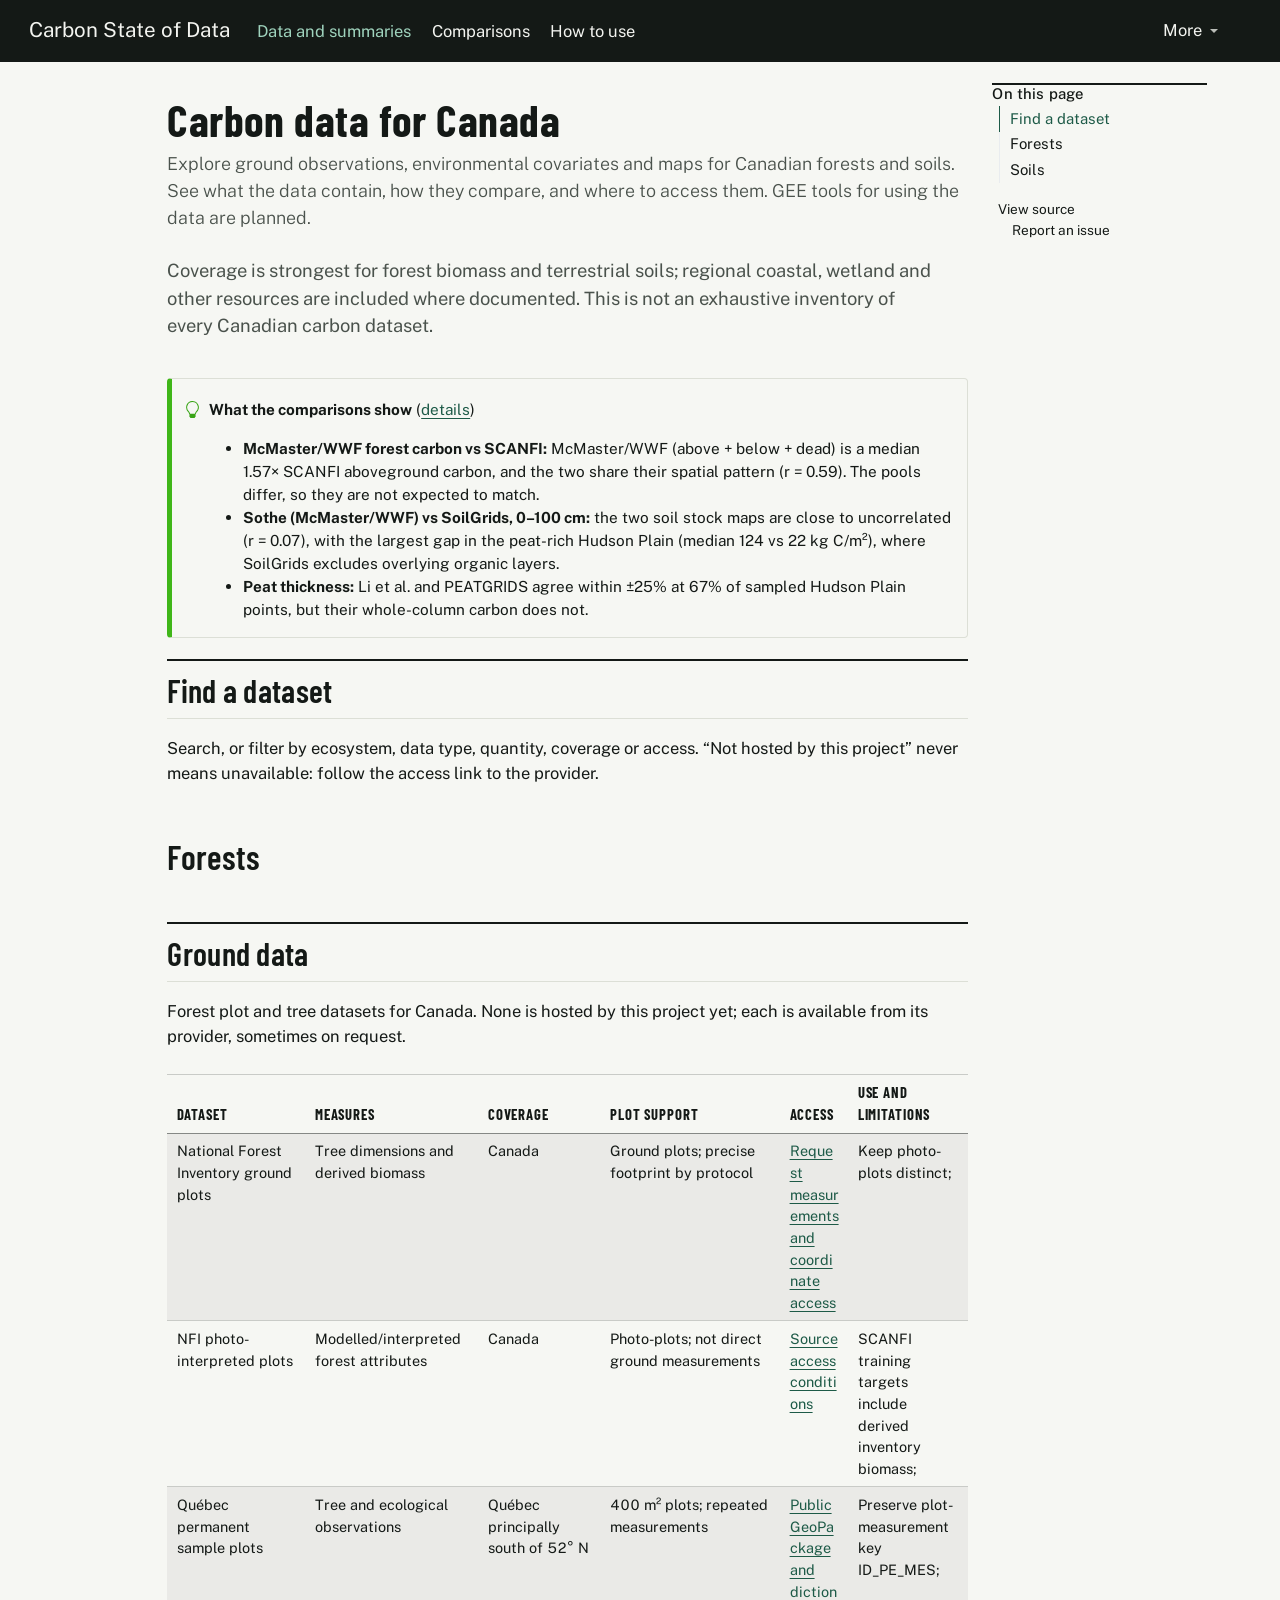
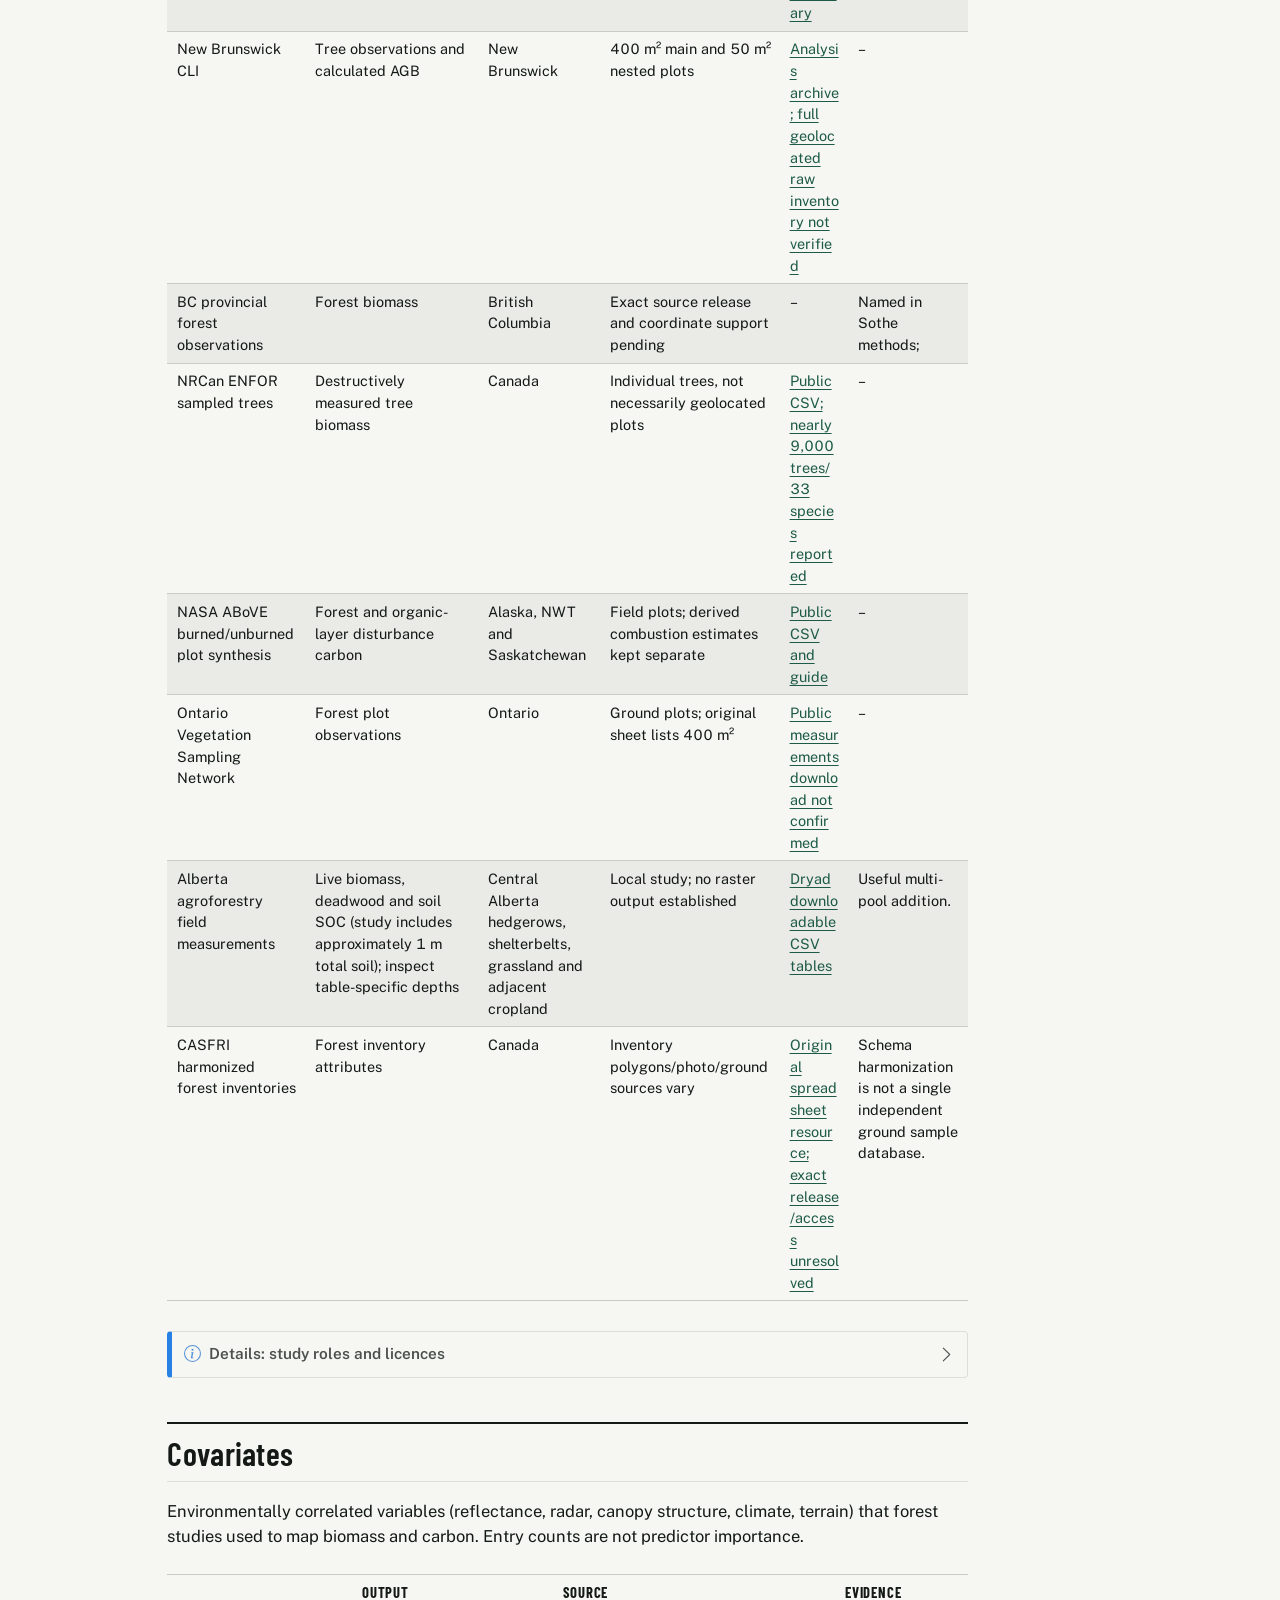
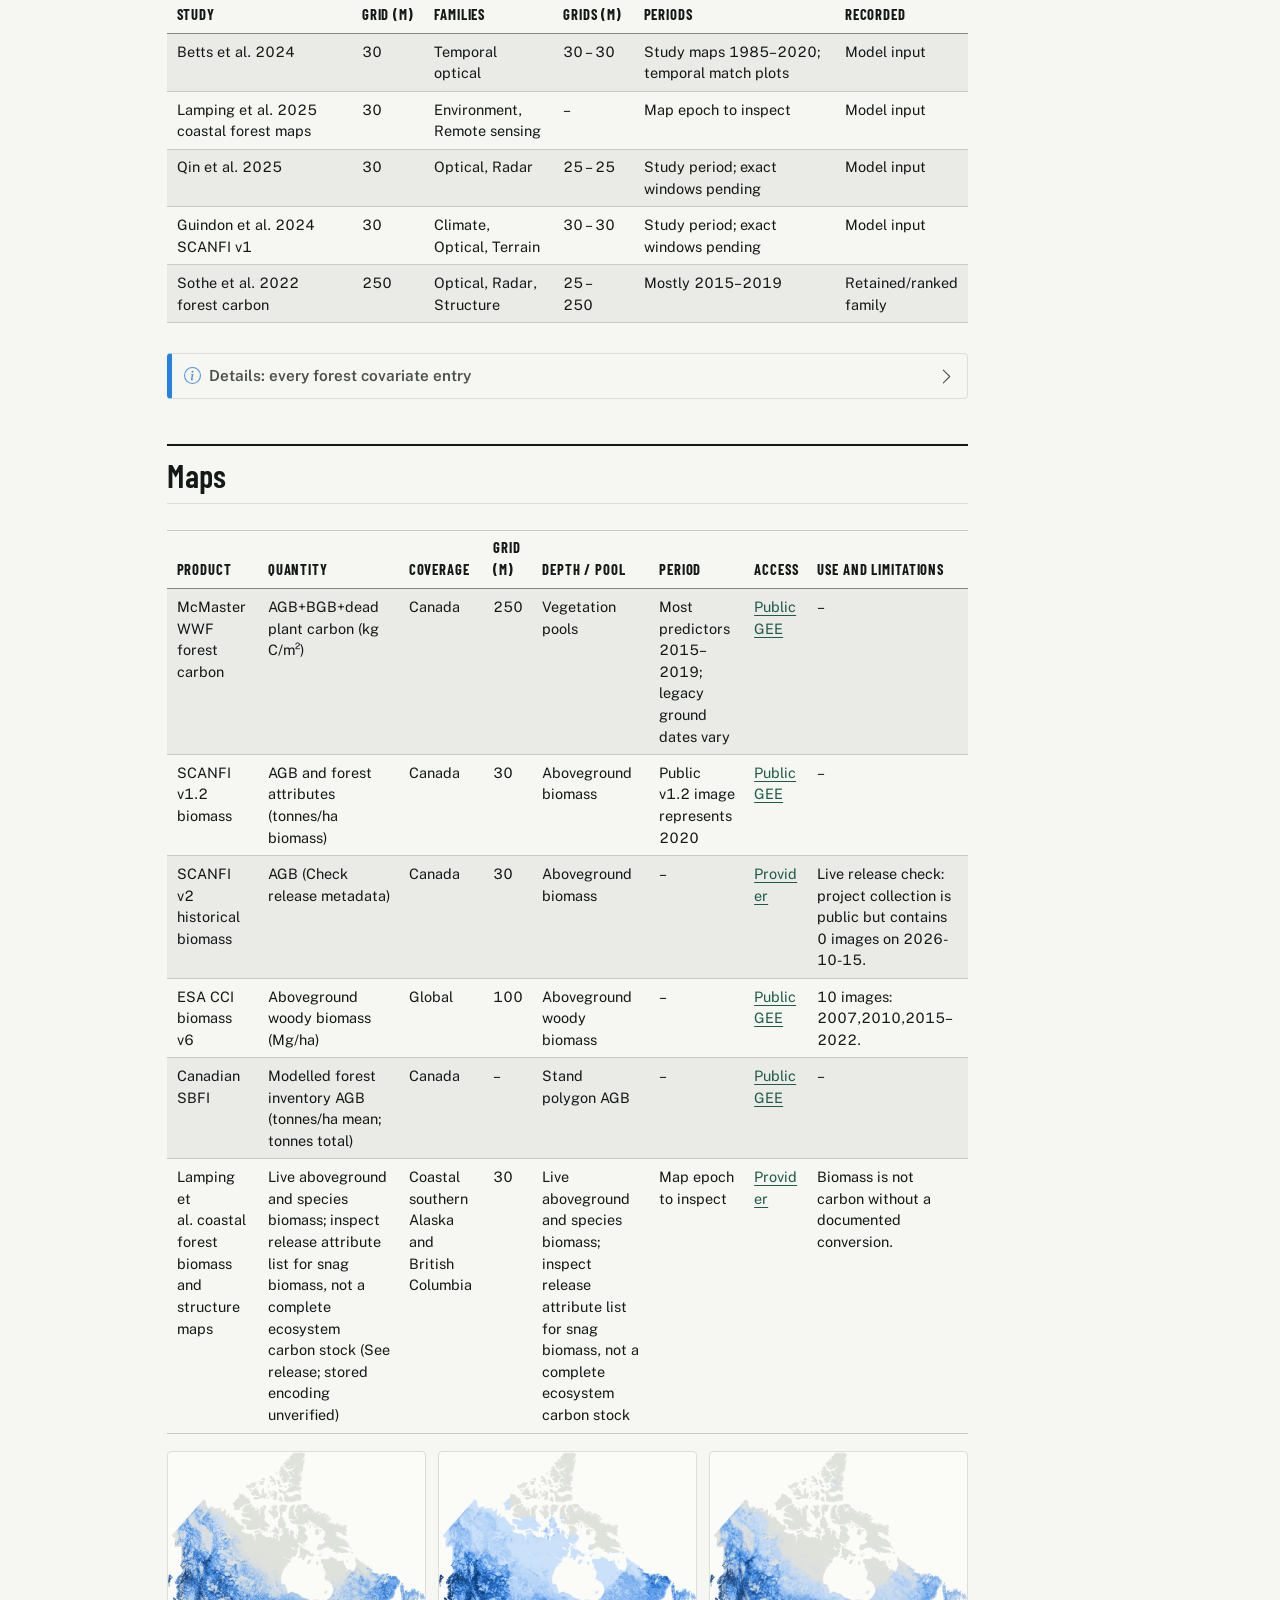
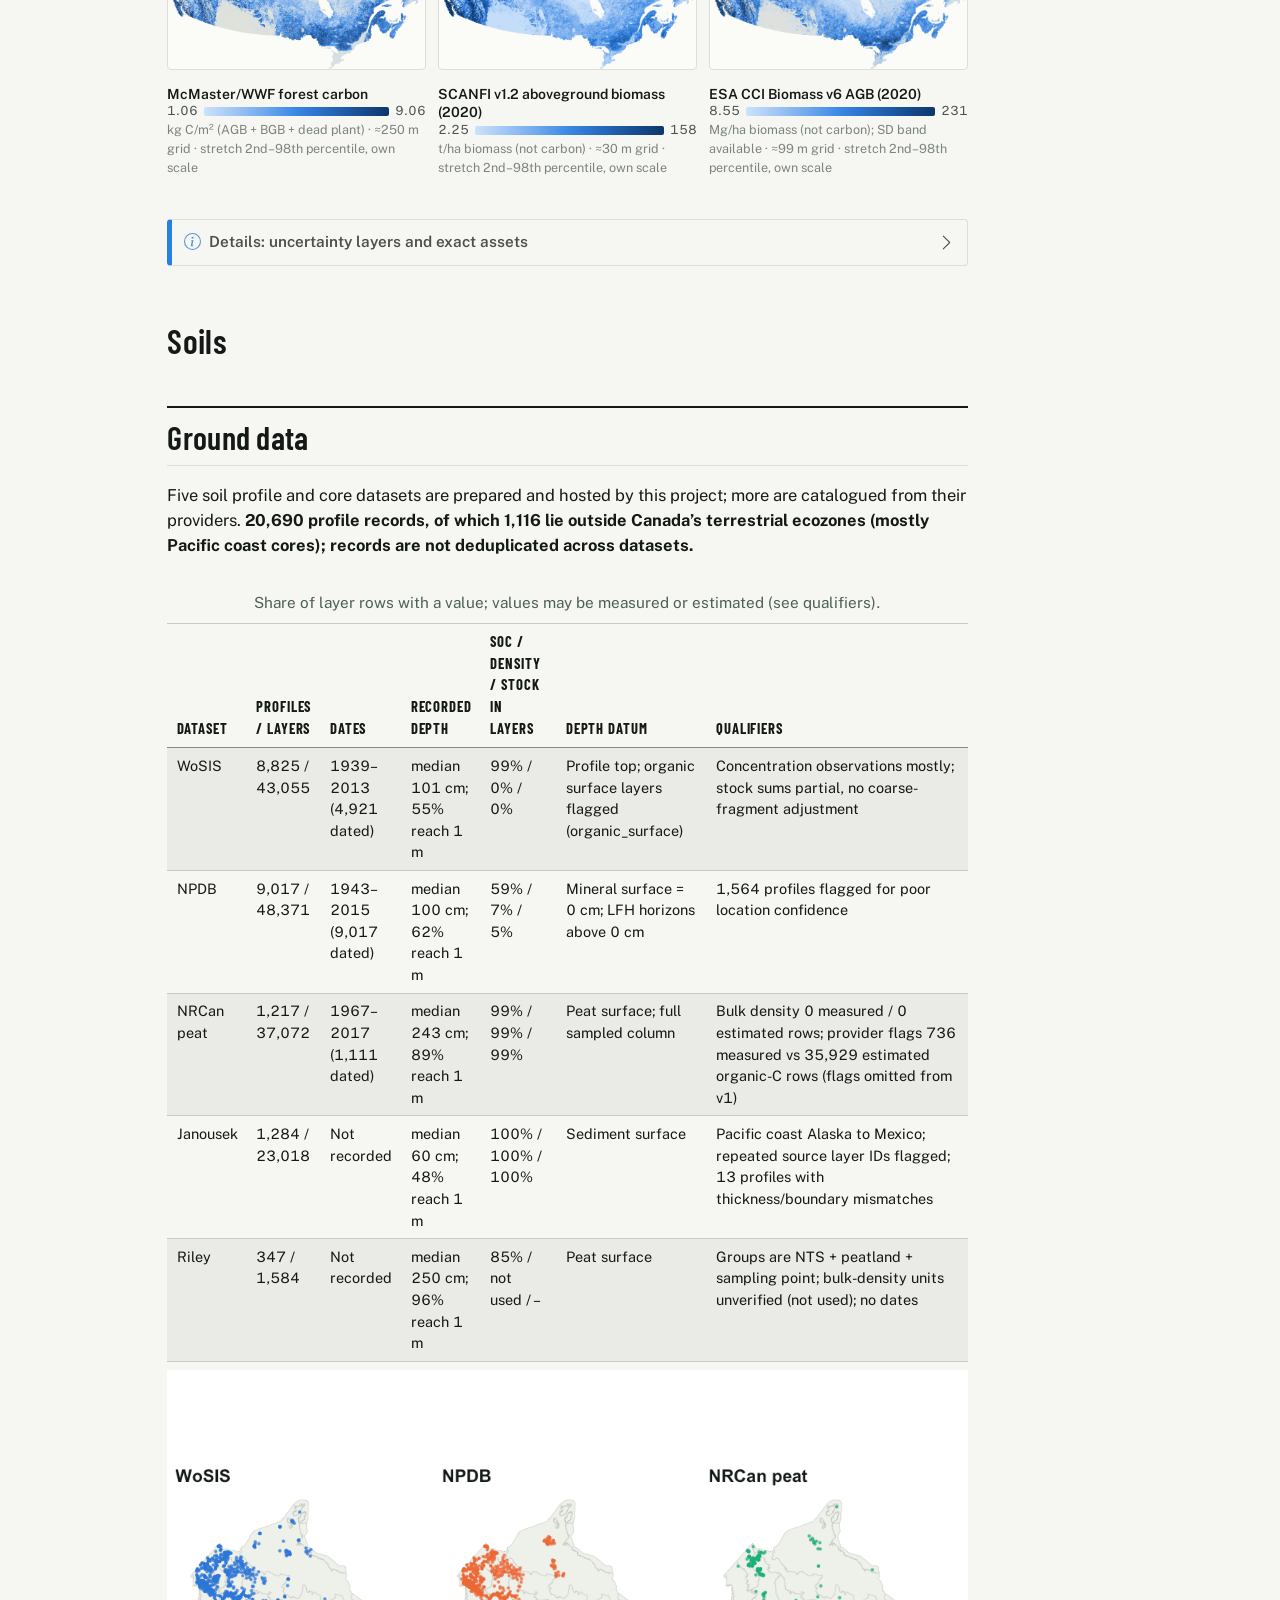
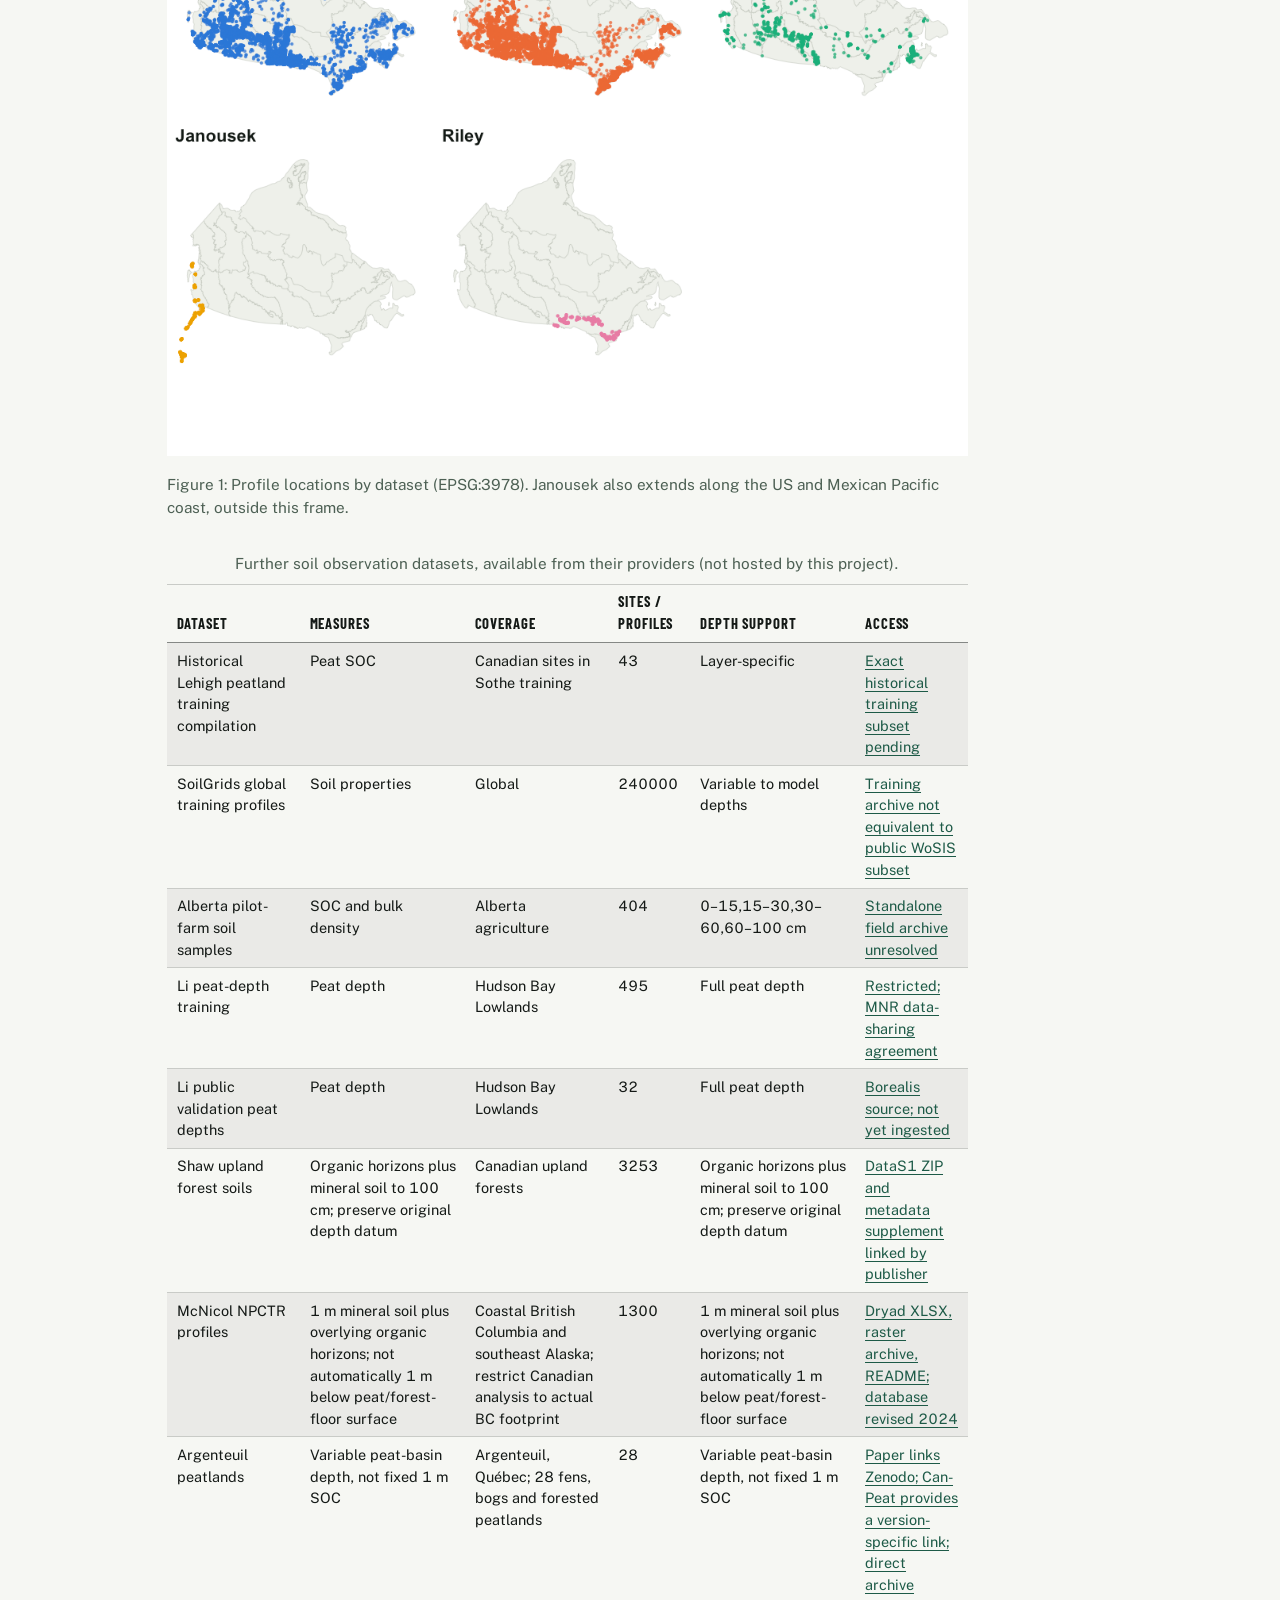
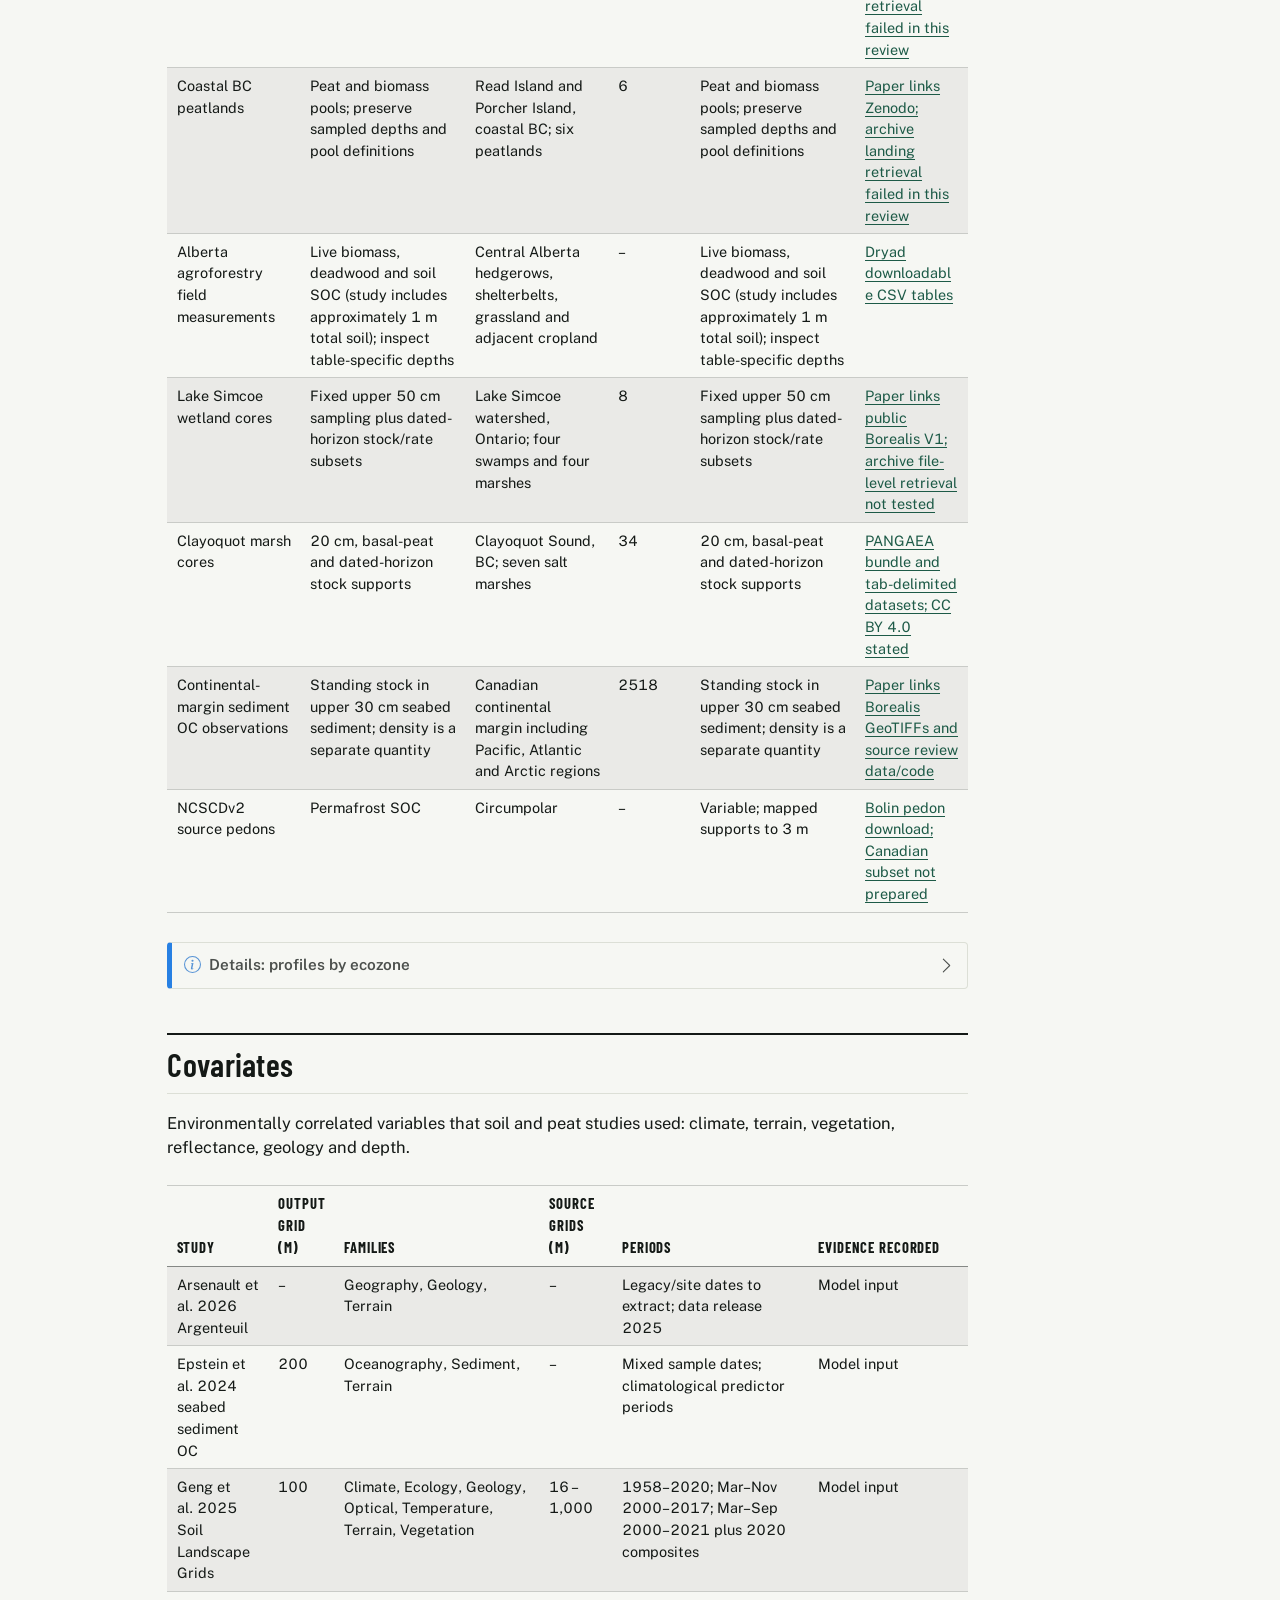
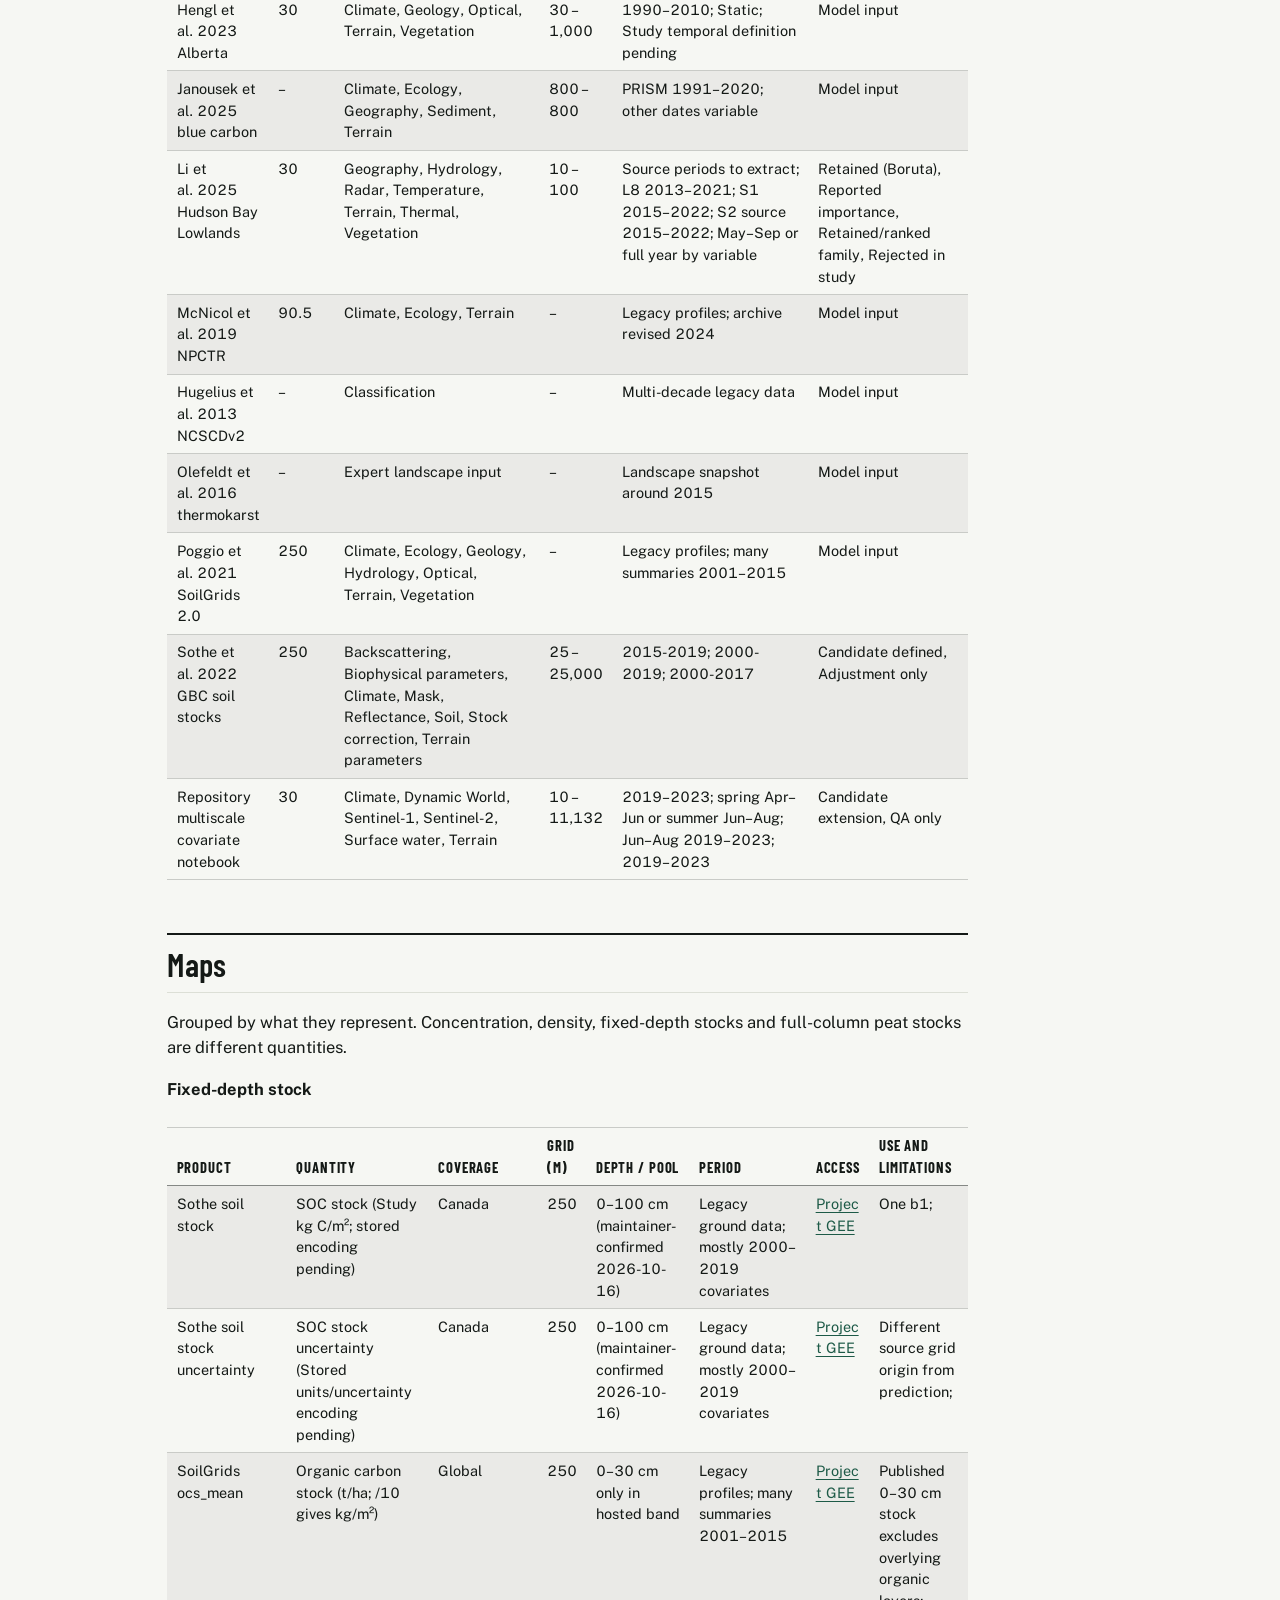
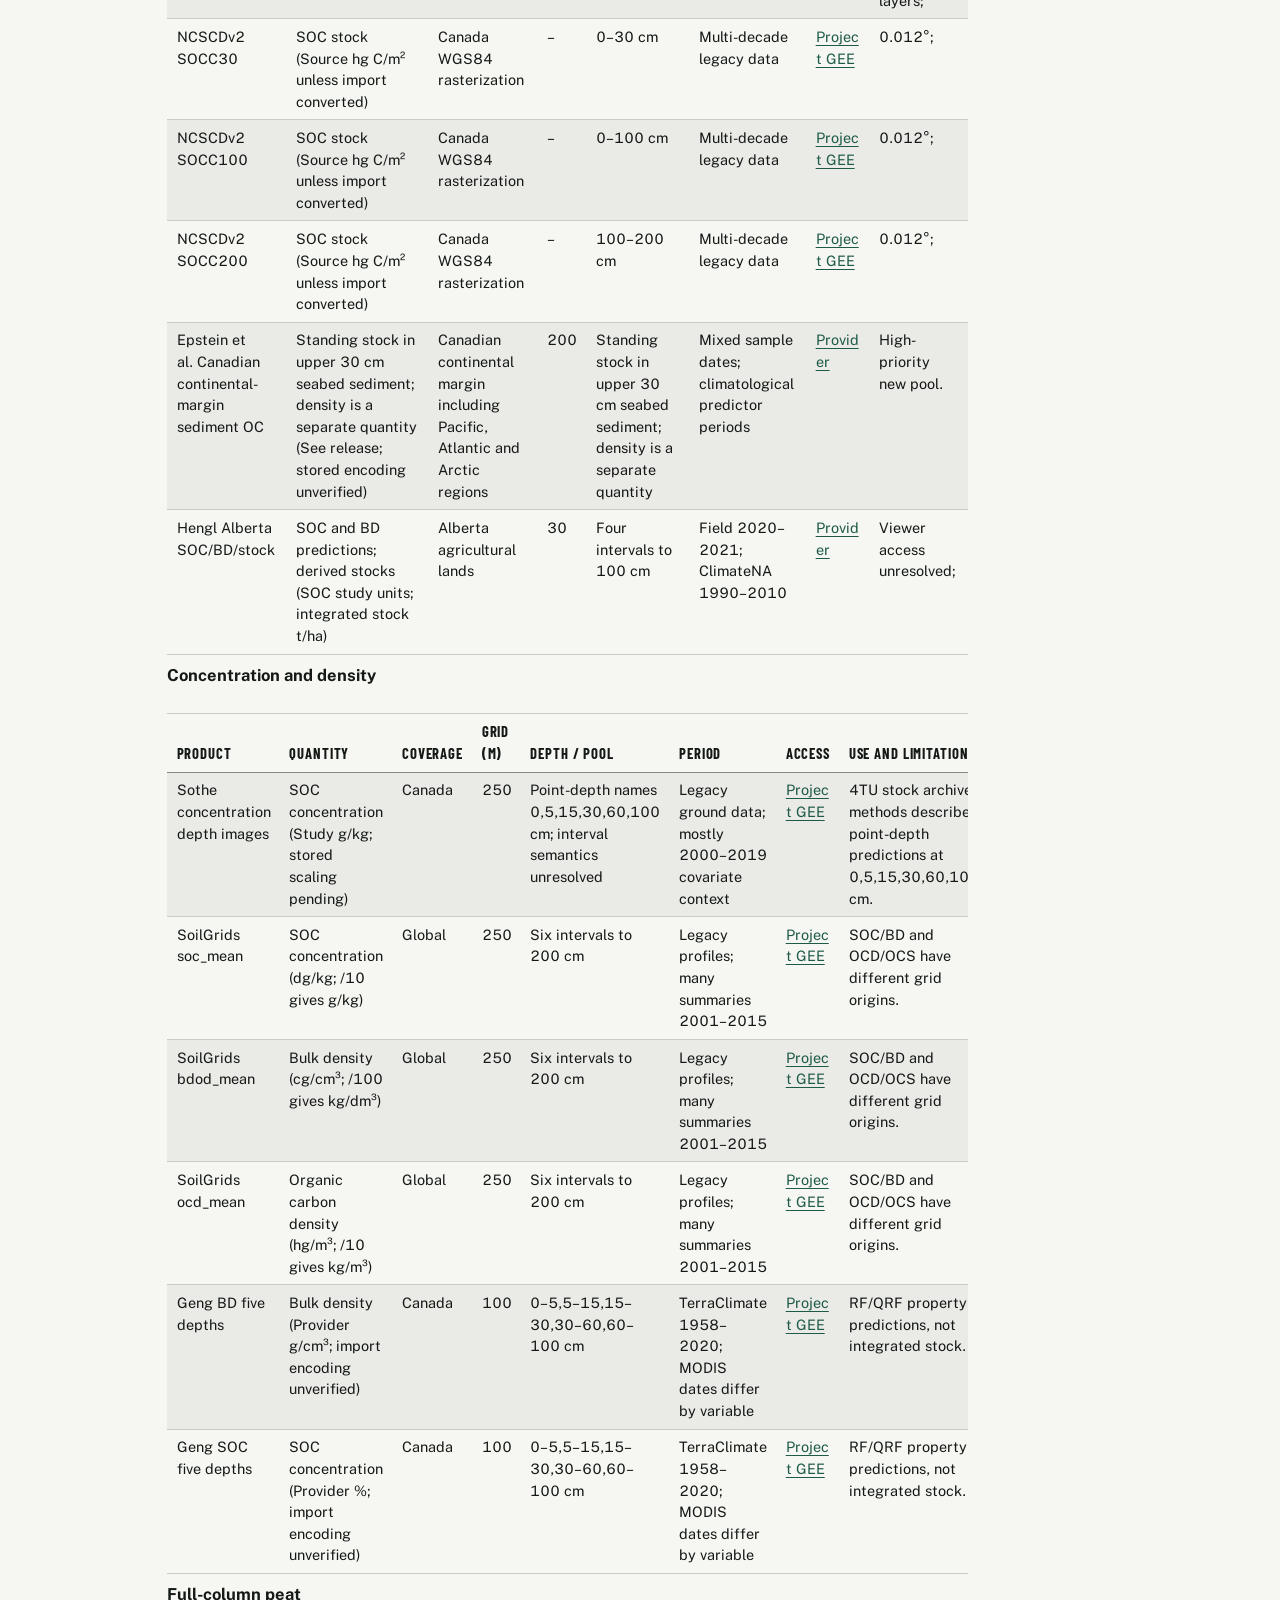
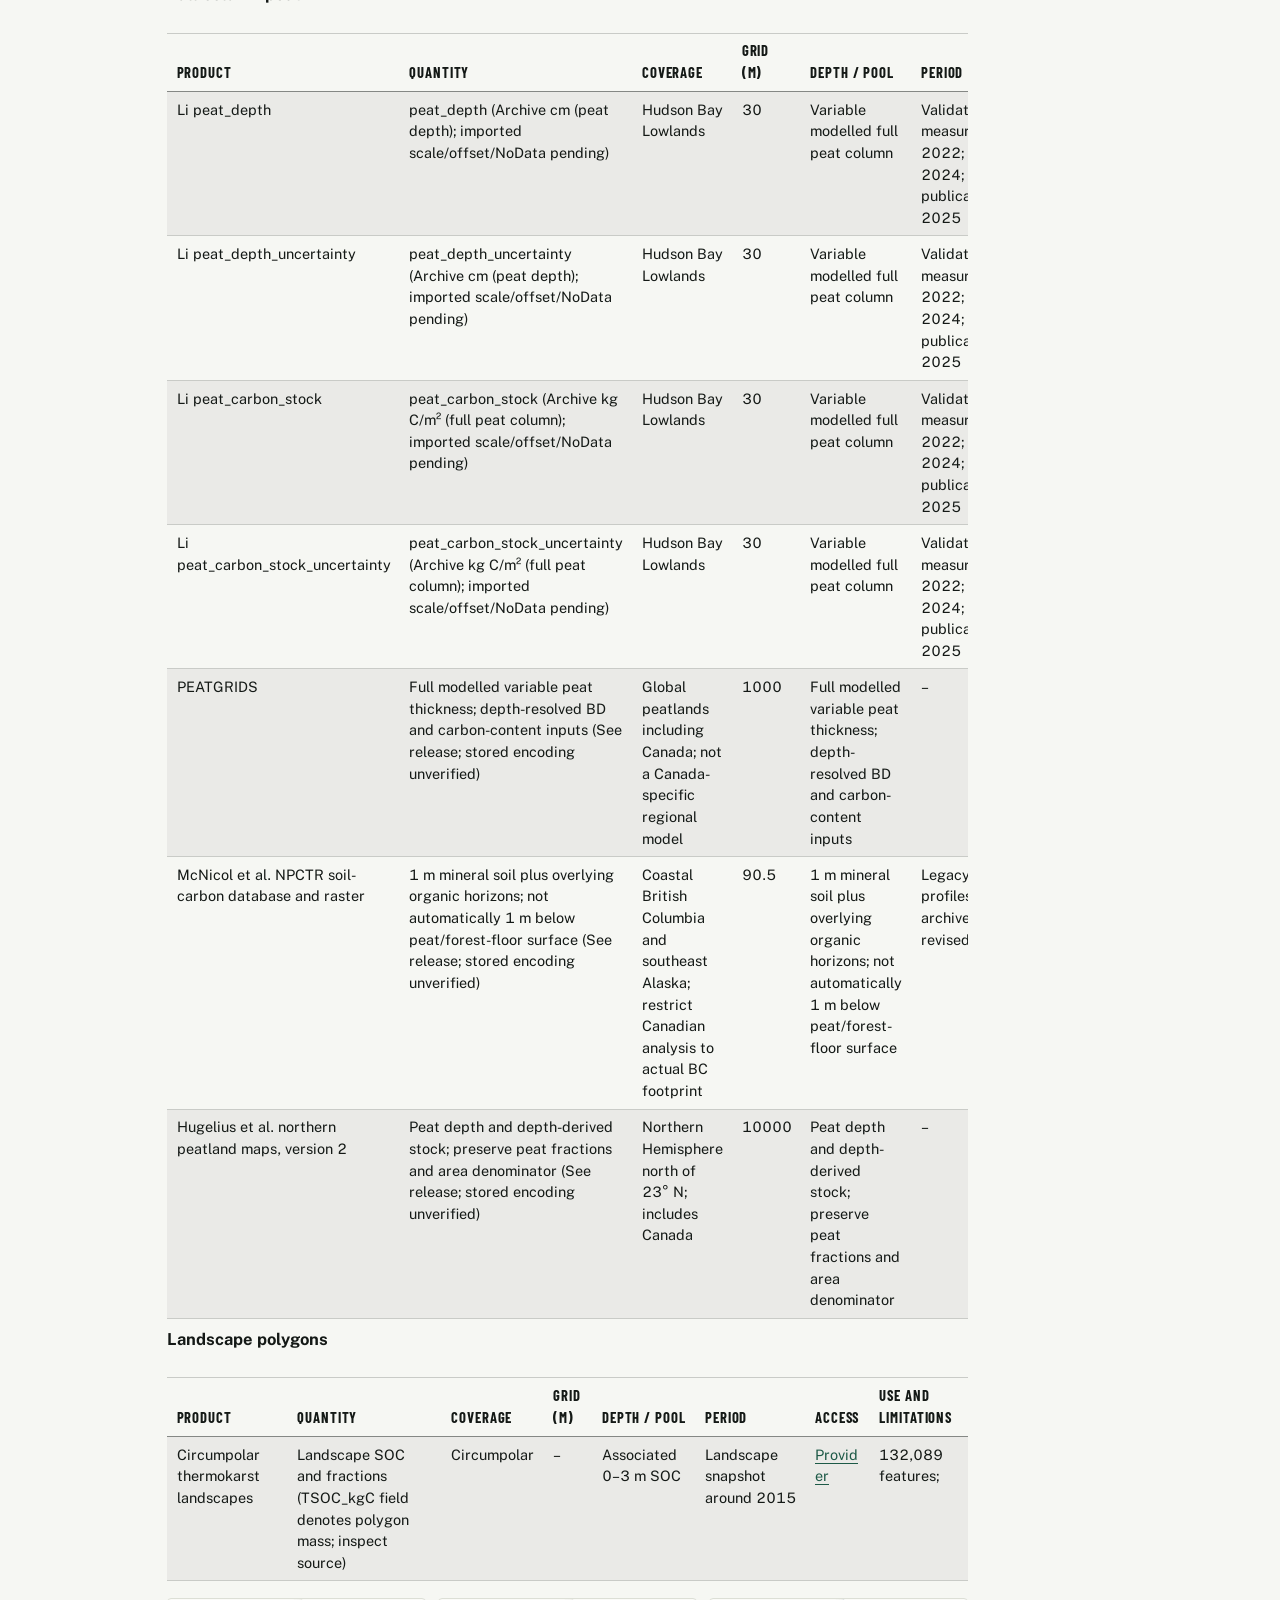
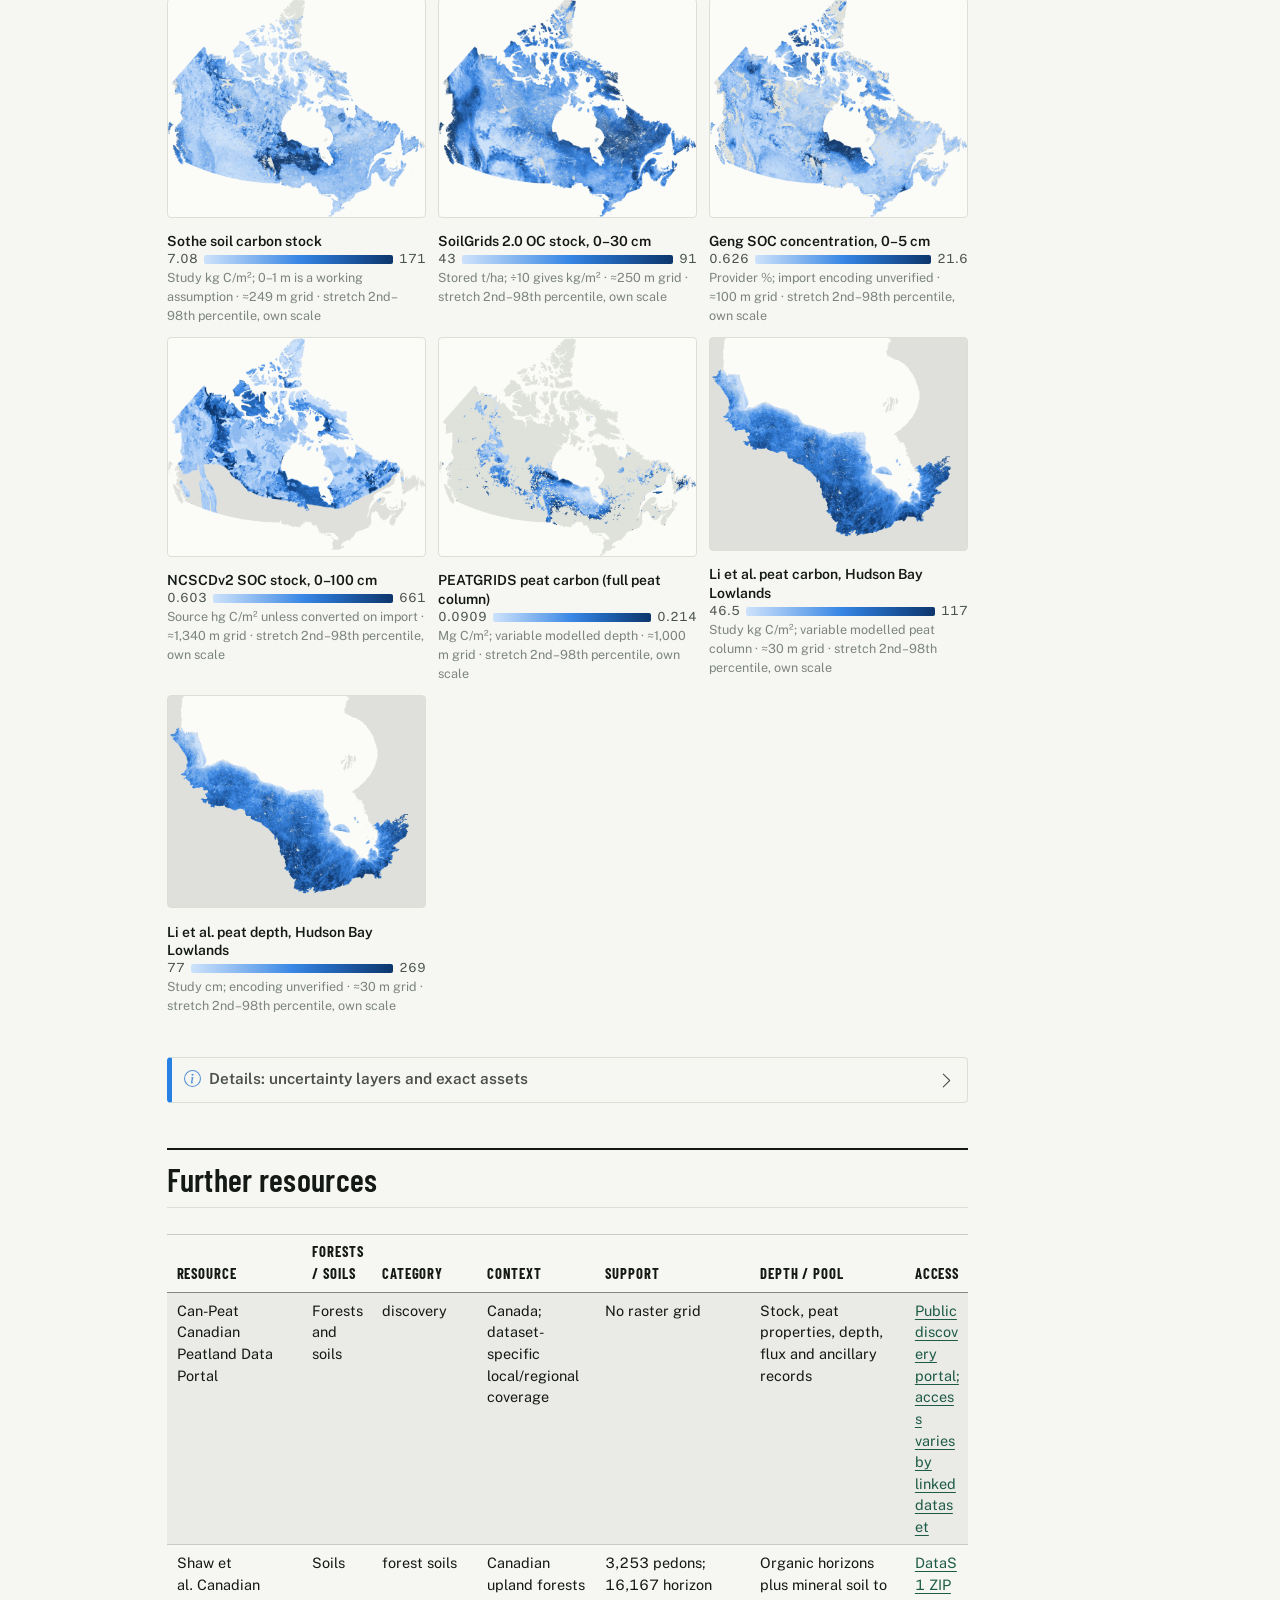
==== commit 3ae94a88: "Built site for gh-pages" ====
--- a/index.html
+++ b/index.html
@@ -7,7 +7,7 @@
 <meta name="viewport" content="width=device-width, initial-scale=1.0, user-scalable=yes">
 
 
-<title>Where Canada’s carbon maps agree, and where they don’t – Carbon State of Data · Comparisons</title>
+<title>Carbon data for Canada – Carbon State of Data</title>
 <style>
 /* Default styles provided by pandoc.
 ** See https://pandoc.org/MANUAL.html#variables-for-html for config info.
@@ -42,7 +42,7 @@
 <link href="site_libs/quarto-html/quarto-syntax-highlighting-138a9145ecad1124718f867e5b4babdc.css" rel="stylesheet" id="quarto-text-highlighting-styles">
 <script src="site_libs/bootstrap/bootstrap.min.js"></script>
 <link href="site_libs/bootstrap/bootstrap-icons.css" rel="stylesheet">
-<link href="site_libs/bootstrap/bootstrap-4867cd1986c891942ea621d4179a1c95.min.css" rel="stylesheet" append-hash="true" id="quarto-bootstrap" data-mode="light">
+<link href="site_libs/bootstrap/bootstrap-2ffcf84053bf49f5f4b59b710a9a6e20.min.css" rel="stylesheet" append-hash="true" id="quarto-bootstrap" data-mode="light">
 <script id="quarto-search-options" type="application/json">{
   "location": "navbar",
   "copy-button": false,
@@ -71,6 +71,20 @@
   }
 }</script>
 <style>html{ scroll-behavior: smooth; }</style>
+<link href="site_libs/htmltools-fill-0.5.9/fill.css" rel="stylesheet">
+<script src="site_libs/htmlwidgets-1.6.4/htmlwidgets.js"></script>
+<link href="site_libs/datatables-css-0.0.0/datatables-crosstalk.css" rel="stylesheet">
+<script src="site_libs/datatables-binding-0.34.0/datatables.js"></script>
+<script src="site_libs/jquery-3.6.0/jquery-3.6.0.min.js"></script>
+<link href="site_libs/dt-core-1.13.6/css/jquery.dataTables.min.css" rel="stylesheet">
+<link href="site_libs/dt-core-1.13.6/css/jquery.dataTables.extra.css" rel="stylesheet">
+<script src="site_libs/dt-core-1.13.6/js/jquery.dataTables.min.js"></script>
+<link href="site_libs/nouislider-7.0.10/jquery.nouislider.min.css" rel="stylesheet">
+<script src="site_libs/nouislider-7.0.10/jquery.nouislider.min.js"></script>
+<link href="site_libs/selectize-0.12.0/selectize.bootstrap3.css" rel="stylesheet">
+<script src="site_libs/selectize-0.12.0/selectize.min.js"></script>
+<link href="site_libs/crosstalk-1.2.2/css/crosstalk.min.css" rel="stylesheet">
+<script src="site_libs/crosstalk-1.2.2/js/crosstalk.min.js"></script>
 
 
 </head>
@@ -83,7 +97,7 @@
       <div class="navbar-container container-fluid">
       <div class="navbar-brand-container mx-auto">
     <a class="navbar-brand" href="./index.html">
-    <span class="navbar-title">Carbon State of Data · Comparisons</span>
+    <span class="navbar-title">Carbon State of Data</span>
     </a>
   </div>
             <div id="quarto-search" class="" title="Search"></div>
@@ -94,26 +108,41 @@
             <ul class="navbar-nav navbar-nav-scroll me-auto">
   <li class="nav-item">
     <a class="nav-link active" href="./index.html" aria-current="page"> 
-<span class="menu-text">Overview</span></a>
+<span class="menu-text">Data and summaries</span></a>
   </li>  
   <li class="nav-item">
-    <a class="nav-link" href="./report/forest.html"> 
-<span class="menu-text">Forest</span></a>
+    <a class="nav-link" href="./compare.html"> 
+<span class="menu-text">Comparisons</span></a>
   </li>  
   <li class="nav-item">
-    <a class="nav-link" href="./report/soils.html"> 
-<span class="menu-text">Soils</span></a>
-  </li>  
-  <li class="nav-item">
-    <a class="nav-link" href="./report/methods.html"> 
-<span class="menu-text">Methods</span></a>
-  </li>  
-  <li class="nav-item">
-    <a class="nav-link" href="./state_of_data_summary/state_of_data_summary.html"> 
-<span class="menu-text">State of Data summary</span></a>
+    <a class="nav-link" href="./use.html"> 
+<span class="menu-text">How to use</span></a>
   </li>  
 </ul>
             <ul class="navbar-nav navbar-nav-scroll ms-auto">
+  <li class="nav-item dropdown ">
+    <a class="nav-link dropdown-toggle" href="#" id="nav-menu-more" role="link" data-bs-toggle="dropdown" aria-expanded="false">
+ <span class="menu-text">More</span>
+    </a>
+    <ul class="dropdown-menu dropdown-menu-end" aria-labelledby="nav-menu-more">    
+        <li>
+    <a class="dropdown-item" href="./report/methods.html">
+ <span class="dropdown-text">Methods</span></a>
+  </li>  
+        <li>
+    <a class="dropdown-item" href="./downloads.html">
+ <span class="dropdown-text">Downloads</span></a>
+  </li>  
+        <li>
+    <a class="dropdown-item" href="./sources.html">
+ <span class="dropdown-text">Sources</span></a>
+  </li>  
+        <li>
+    <a class="dropdown-item" href="./contribute.html">
+ <span class="dropdown-text">Contribute</span></a>
+  </li>  
+    </ul>
+  </li>
   <li class="nav-item compact">
     <a class="nav-link" href="https://github.com/CathalD/Carbon_Data_SOD"> <i class="bi bi-github" role="img" aria-label="GitHub repository">
 </i> 
@@ -135,19 +164,30 @@
     <h2 id="toc-title">On this page</h2>
    
   <ul>
-  <li><a href="#the-comparisons-at-a-glance" id="toc-the-comparisons-at-a-glance" class="nav-link active" data-scroll-target="#the-comparisons-at-a-glance">The comparisons at a glance</a></li>
-  <li><a href="#read-the-sections" id="toc-read-the-sections" class="nav-link" data-scroll-target="#read-the-sections">Read the sections</a></li>
-  <li><a href="#what-this-comparison-does-not-claim" id="toc-what-this-comparison-does-not-claim" class="nav-link" data-scroll-target="#what-this-comparison-does-not-claim">What this comparison does not claim</a></li>
+  <li><a href="#find" id="toc-find" class="nav-link active" data-scroll-target="#find">Find a dataset</a></li>
+  <li><a href="#forests" id="toc-forests" class="nav-link" data-scroll-target="#forests">Forests</a>
+  <ul class="collapse">
+  <li><a href="#forests-ground" id="toc-forests-ground" class="nav-link" data-scroll-target="#forests-ground">Ground data</a></li>
+  <li><a href="#forests-covariates" id="toc-forests-covariates" class="nav-link" data-scroll-target="#forests-covariates">Covariates</a></li>
+  <li><a href="#forests-maps" id="toc-forests-maps" class="nav-link" data-scroll-target="#forests-maps">Maps</a></li>
+  </ul></li>
+  <li><a href="#soils" id="toc-soils" class="nav-link" data-scroll-target="#soils">Soils</a>
+  <ul class="collapse">
+  <li><a href="#soils-ground" id="toc-soils-ground" class="nav-link" data-scroll-target="#soils-ground">Ground data</a></li>
+  <li><a href="#soils-covariates" id="toc-soils-covariates" class="nav-link" data-scroll-target="#soils-covariates">Covariates</a></li>
+  <li><a href="#soils-maps" id="toc-soils-maps" class="nav-link" data-scroll-target="#soils-maps">Maps</a></li>
+  <li><a href="#further" id="toc-further" class="nav-link" data-scroll-target="#further">Further resources</a></li>
+  </ul></li>
   </ul>
 <div class="toc-actions"><ul><li><a href="https://github.com/CathalD/Carbon_Data_SOD/blob/comparison-analysis/Comparison/index.qmd" class="toc-action"><i class="bi bi-github"></i>View source</a></li><li><a href="https://github.com/CathalD/Carbon_Data_SOD/issues/new" class="toc-action"><i class="bi empty"></i>Report an issue</a></li></ul></div></nav>
     </div>
 <!-- main -->
-<main class="content" id="quarto-document-content">
+<main class="content page-columns page-full" id="quarto-document-content">
 
 <header id="title-block-header" class="quarto-title-block default">
 <div class="quarto-title">
-<h1 class="title">Where Canada’s carbon maps agree, and where they don’t</h1>
-<p class="subtitle lead">A like-for-like comparison of forest and soil carbon products, and of soil maps against field profiles.</p>
+<h1 class="title">Carbon data for Canada</h1>
+<p class="subtitle lead">Explore ground observations, environmental covariates and maps for Canadian forests and soils. See what the data contain, how they compare, and where to access them. GEE tools for using the data are planned.</p>
 </div>
 
 
@@ -165,279 +205,1730 @@
 
 
 <div class="lede">
-<p>Canada has several national and regional carbon maps built from different field data, covariates and grids. This report compares them only where they claim to measure the same thing at the same depth or pool, and shows where they agree and disagree. <strong>The McMaster/WWF maps (Sothe et al.&nbsp;2022) lead</strong>, because they are the most cited: Sothe soil carbon against SoilGrids at 0–100 cm, and McMaster forest carbon against SCANFI. No map is treated as truth.</p>
-</div>
-<section id="the-comparisons-at-a-glance" class="level2">
-<h2 class="anchored" data-anchor-id="the-comparisons-at-a-glance">The comparisons at a glance</h2>
+<p>Coverage is strongest for forest biomass and terrestrial soils; regional coastal, wetland and other resources are included where documented. This is not an exhaustive inventory of every Canadian carbon dataset.</p>
+</div>
+<div class="cell" data-layout-align="left">
+<div class="callout callout-style-simple callout-tip">
+<div class="callout-body d-flex">
+<div class="callout-icon-container">
+<i class="callout-icon"></i>
+</div>
+<div class="callout-body-container">
+<p><strong>What the comparisons show</strong> (<a href="./compare.html">details</a>)</p>
+<ul>
+<li><strong>McMaster/WWF forest carbon vs SCANFI:</strong> McMaster/WWF (above + below + dead) is a median 1.57× SCANFI aboveground carbon, and the two share their spatial pattern (r = 0.59). The pools differ, so they are not expected to match.</li>
+<li><strong>Sothe (McMaster/WWF) vs SoilGrids, 0–100 cm:</strong> the two soil stock maps are close to uncorrelated (r = 0.07), with the largest gap in the peat-rich Hudson Plain (median 124 vs 22 kg C/m²), where SoilGrids excludes overlying organic layers.</li>
+<li><strong>Peat thickness:</strong> Li et al.&nbsp;and PEATGRIDS agree within ±25% at 67% of sampled Hudson Plain points, but their whole-column carbon does not.</li>
+</ul>
+</div>
+</div>
+</div>
+</div>
+<section id="find" class="level2 page-columns page-full">
+<h2 class="anchored" data-anchor-id="find">Find a dataset</h2>
+<p>Search, or filter by ecosystem, data type, quantity, coverage or access. “Not hosted by this project” never means unavailable: follow the access link to the provider.</p>
+<div class="cell page-columns page-full" data-layout-align="left">
+<div class="cell-output-display column-page">
+<div class="datatables html-widget html-fill-item" id="htmlwidget-84d85403d2d0412723a3" style="width:100%;height:auto;"></div>
+<script type="application/json" data-for="htmlwidget-84d85403d2d0412723a3">{"x":{"filter":"top","vertical":false,"filterHTML":"<tr>\n  <td data-type=\"character\" style=\"vertical-align: top;\">\n    <div class=\"form-group has-feedback\" style=\"margin-bottom: auto;\">\n      <input type=\"search\" placeholder=\"All\" class=\"form-control\" style=\"width: 100%;\"/>\n      <span class=\"glyphicon glyphicon-remove-circle form-control-feedback\"><\/span>\n    <\/div>\n  <\/td>\n  <td data-type=\"character\" style=\"vertical-align: top;\">\n    <div class=\"form-group has-feedback\" style=\"margin-bottom: auto;\">\n      <input type=\"search\" placeholder=\"All\" class=\"form-control\" style=\"width: 100%;\"/>\n      <span class=\"glyphicon glyphicon-remove-circle form-control-feedback\"><\/span>\n    <\/div>\n  <\/td>\n  <td data-type=\"character\" style=\"vertical-align: top;\">\n    <div class=\"form-group has-feedback\" style=\"margin-bottom: auto;\">\n      <input type=\"search\" placeholder=\"All\" class=\"form-control\" style=\"width: 100%;\"/>\n      <span class=\"glyphicon glyphicon-remove-circle form-control-feedback\"><\/span>\n    <\/div>\n  <\/td>\n  <td data-type=\"character\" style=\"vertical-align: top;\">\n    <div class=\"form-group has-feedback\" style=\"margin-bottom: auto;\">\n      <input type=\"search\" placeholder=\"All\" class=\"form-control\" style=\"width: 100%;\"/>\n      <span class=\"glyphicon glyphicon-remove-circle form-control-feedback\"><\/span>\n    <\/div>\n  <\/td>\n  <td data-type=\"character\" style=\"vertical-align: top;\">\n    <div class=\"form-group has-feedback\" style=\"margin-bottom: auto;\">\n      <input type=\"search\" placeholder=\"All\" class=\"form-control\" style=\"width: 100%;\"/>\n      <span class=\"glyphicon glyphicon-remove-circle form-control-feedback\"><\/span>\n    <\/div>\n  <\/td>\n  <td data-type=\"character\" style=\"vertical-align: top;\">\n    <div class=\"form-group has-feedback\" style=\"margin-bottom: auto;\">\n      <input type=\"search\" placeholder=\"All\" class=\"form-control\" style=\"width: 100%;\"/>\n      <span class=\"glyphicon glyphicon-remove-circle form-control-feedback\"><\/span>\n    <\/div>\n  <\/td>\n  <td data-type=\"character\" style=\"vertical-align: top;\">\n    <div class=\"form-group has-feedback\" style=\"margin-bottom: auto;\">\n      <input type=\"search\" placeholder=\"All\" class=\"form-control\" style=\"width: 100%;\"/>\n      <span class=\"glyphicon glyphicon-remove-circle form-control-feedback\"><\/span>\n    <\/div>\n  <\/td>\n  <td data-type=\"character\" style=\"vertical-align: top;\">\n    <div class=\"form-group has-feedback\" style=\"margin-bottom: auto;\">\n      <input type=\"search\" placeholder=\"All\" class=\"form-control\" style=\"width: 100%;\"/>\n      <span class=\"glyphicon glyphicon-remove-circle form-control-feedback\"><\/span>\n    <\/div>\n  <\/td>\n  <td data-type=\"character\" style=\"vertical-align: top;\">\n    <div class=\"form-group has-feedback\" style=\"margin-bottom: auto;\">\n      <input type=\"search\" placeholder=\"All\" class=\"form-control\" style=\"width: 100%;\"/>\n      <span class=\"glyphicon glyphicon-remove-circle form-control-feedback\"><\/span>\n    <\/div>\n  <\/td>\n<\/tr>","data":[["<a href='https://docs.isric.org/globaldata/wosis/' target='_blank' rel='noopener'>WoSIS Canada v2<\/a>","<a href='https://sis.agr.gc.ca/cansis/nsdb/npdb/index.html' target='_blank' rel='noopener'>National Pedon Database preparation<\/a>","<a href='https://open.canada.ca/data/en/dataset/e287b0dd-8b07-435b-8a76-0c7ec84ac228' target='_blank' rel='noopener'>NRCan Peat Profile Database<\/a>","<a href='https://doi.org/10.25573/serc.28127486.v1' target='_blank' rel='noopener'>Janousek coastal core preparation<\/a>","Riley OGS preparation","<a href='https://nfi.nfis.org/en/datarequestform' target='_blank' rel='noopener'>National Forest Inventory ground plots<\/a>","<a href='https://nfi.nfis.org/en' target='_blank' rel='noopener'>NFI photo-interpreted plots<\/a>","<a href='https://www.donneesquebec.ca/recherche/dataset/placettes-echantillons-permanentes-1970-a-aujourd-hui' target='_blank' rel='noopener'>Québec permanent sample plots<\/a>","<a href='https://doi.org/10.6084/m9.figshare.27055528.v1' target='_blank' rel='noopener'>New Brunswick CLI<\/a>","BC provincial forest observations","<a href='https://open.canada.ca/data/en/dataset/fbad665e-8ac9-4635-9f84-e4fd53a6253c' target='_blank' rel='noopener'>NRCan ENFOR sampled trees<\/a>","<a href='https://daac.ornl.gov/ABOVE/guides/ABoVE_Plot_Data_Burned_Sites.html' target='_blank' rel='noopener'>NASA ABoVE burned/unburned plot synthesis<\/a>","<a href='https://publications.gc.ca/collections/collection_2025/rncan-nrcan/Fo123-2-40-2025-eng.pdf' target='_blank' rel='noopener'>Ontario Vegetation Sampling Network<\/a>","<a href='https://doi.org/10.1177/0959683614538073' target='_blank' rel='noopener'>Historical Lehigh peatland training compilation<\/a>","<a href='https://doi.org/10.5194/soil-7-217-2021' target='_blank' rel='noopener'>SoilGrids global training profiles<\/a>","<a href='https://doi.org/10.1139/facets-2023-0040' target='_blank' rel='noopener'>Alberta pilot-farm soil samples<\/a>","<a href='https://doi.org/10.1029/2024GL110679' target='_blank' rel='noopener'>Li peat-depth training<\/a>","<a href='https://doi.org/10.5683/SP3/TIRAXJ' target='_blank' rel='noopener'>Li public validation peat depths<\/a>","<a href='https://doi.org/10.1002/ecy.2159' target='_blank' rel='noopener'>Shaw upland forest soils<\/a>","<a href='https://doi.org/10.5061/dryad.5jf6j1r' target='_blank' rel='noopener'>McNicol NPCTR profiles<\/a>","<a href='https://doi.org/10.5281/zenodo.17065341' target='_blank' rel='noopener'>Argenteuil peatlands<\/a>","<a href='https://doi.org/10.5281/zenodo.17533263' target='_blank' rel='noopener'>Coastal BC peatlands<\/a>","<a href='https://doi.org/10.5061/dryad.0zpc86711' target='_blank' rel='noopener'>Alberta agroforestry field measurements<\/a>","<a href='https://doi.org/10.5683/SP3/OJRV2I' target='_blank' rel='noopener'>Lake Simcoe wetland cores<\/a>","<a href='https://doi.org/10.1594/PANGAEA.947825' target='_blank' rel='noopener'>Clayoquot marsh cores<\/a>","<a href='https://doi.org/10.5683/SP3/ICHVVA' target='_blank' rel='noopener'>Continental-margin sediment OC observations<\/a>","<a href='https://bolin.su.se/data/ncscd/pedon.php' target='_blank' rel='noopener'>NCSCDv2 source pedons<\/a>","<a href='https://nfi.nfis.org/en/about' target='_blank' rel='noopener'>CASFRI harmonized forest inventories<\/a>","<a href='https://doi.org/10.1029/2021GB007213' target='_blank' rel='noopener'>Sothe soil stock<\/a>","<a href='https://doi.org/10.1029/2021GB007213' target='_blank' rel='noopener'>Sothe soil stock uncertainty<\/a>","<a href='https://doi.org/10.4121/16619749' target='_blank' rel='noopener'>Sothe concentration depth images<\/a>","<a href='https://doi.org/10.5194/soil-7-217-2021' target='_blank' rel='noopener'>SoilGrids soc_mean<\/a>","<a href='https://doi.org/10.5194/soil-7-217-2021' target='_blank' rel='noopener'>SoilGrids bdod_mean<\/a>","<a href='https://doi.org/10.5194/soil-7-217-2021' target='_blank' rel='noopener'>SoilGrids ocd_mean<\/a>","<a href='https://doi.org/10.5194/soil-7-217-2021' target='_blank' rel='noopener'>SoilGrids ocs_mean<\/a>","<a href='https://doi.org/10.5281/zenodo.15473720' target='_blank' rel='noopener'>Geng BD five depths<\/a>","<a href='https://doi.org/10.5281/zenodo.15473720' target='_blank' rel='noopener'>Geng SOC five depths<\/a>","<a href='https://bolin.su.se/data/ncscd/tiff.php' target='_blank' rel='noopener'>NCSCDv2 SOCC30<\/a>","<a href='https://bolin.su.se/data/ncscd/tiff.php' target='_blank' rel='noopener'>NCSCDv2 SOCC100<\/a>","<a href='https://bolin.su.se/data/ncscd/tiff.php' target='_blank' rel='noopener'>NCSCDv2 SOCC200<\/a>","<a href='https://doi.org/10.3334/ORNLDAAC/1332' target='_blank' rel='noopener'>Circumpolar thermokarst landscapes<\/a>","<a href='https://doi.org/10.5683/SP3/TIRAXJ' target='_blank' rel='noopener'>Li peat_depth<\/a>","<a href='https://doi.org/10.5683/SP3/TIRAXJ' target='_blank' rel='noopener'>Li peat_depth_uncertainty<\/a>","<a href='https://doi.org/10.5683/SP3/TIRAXJ' target='_blank' rel='noopener'>Li peat_carbon_stock<\/a>","<a href='https://doi.org/10.5683/SP3/TIRAXJ' target='_blank' rel='noopener'>Li peat_carbon_stock_uncertainty<\/a>","<a href='https://doi.org/10.1029/2021GB007213' target='_blank' rel='noopener'>McMaster WWF forest carbon<\/a>","<a href='https://developers.google.com/earth-engine/datasets/catalog/projects_gcpm041u-lemur_assets_scanfi_v12_SCANFI_v1_2' target='_blank' rel='noopener'>SCANFI v1.2 biomass<\/a>","<a href='https://download-telecharger.services.geo.ca/pub/nrcan_rncan/Forests_Foret/SCANFI/v2/' target='_blank' rel='noopener'>SCANFI v2 historical biomass<\/a>","<a href='https://gee-community-catalog.org/projects/cci_agb/' target='_blank' rel='noopener'>ESA CCI biomass v6<\/a>","<a href='https://gee-community-catalog.org/projects/ca_sbfi/' target='_blank' rel='noopener'>Canadian SBFI<\/a>","<a href='https://doi.org/10.5281/zenodo.15070037' target='_blank' rel='noopener'>PEATGRIDS<\/a>","<a href='https://doi.org/10.5061/dryad.5jf6j1r' target='_blank' rel='noopener'>McNicol et al. NPCTR soil-carbon database and raster<\/a>","<a href='https://bolin.su.se/data/hugelius-2020-peatland-2' target='_blank' rel='noopener'>Hugelius et al. northern peatland maps, version 2<\/a>","<a href='https://doi.org/10.5281/zenodo.13932139' target='_blank' rel='noopener'>Lamping et al. coastal forest biomass and structure maps<\/a>","<a href='https://doi.org/10.5683/SP3/ICHVVA' target='_blank' rel='noopener'>Epstein et al. Canadian continental-margin sediment OC<\/a>","<a href='https://doi.org/10.1139/facets-2023-0040' target='_blank' rel='noopener'>Hengl Alberta SOC/BD/stock<\/a>","<a href='https://uwaterloo.ca/can-peat/research/canadian-peatland-data-portal' target='_blank' rel='noopener'>Can-Peat Canadian Peatland Data Portal<\/a>","<a href='https://doi.org/10.1002/ecy.2159' target='_blank' rel='noopener'>Shaw et al. Canadian upland forest soil profile and carbon stocks database<\/a>","<a href='https://doi.org/10.5061/dryad.5jf6j1r' target='_blank' rel='noopener'>McNicol et al. NPCTR soil-carbon database and raster<\/a>","<a href='https://doi.org/10.5281/zenodo.17065341' target='_blank' rel='noopener'>Arsenault et al. temperate peatland bathymetry and C/N/P stocks<\/a>","<a href='https://doi.org/10.5281/zenodo.17533263' target='_blank' rel='noopener'>Martens and Kreyling coastal BC peatland carbon<\/a>","<a href='https://doi.org/10.5281/zenodo.15070037' target='_blank' rel='noopener'>PEATGRIDS<\/a>","<a href='https://bolin.su.se/data/hugelius-2020-peatland-2' target='_blank' rel='noopener'>Hugelius et al. northern peatland maps, version 2<\/a>","<a href='https://doi.org/10.1594/PANGAEA.986891' target='_blank' rel='noopener'>C-PEAT Global Peatland Carbon Database v.2025<\/a>","<a href='https://doi.org/10.5281/zenodo.13932139' target='_blank' rel='noopener'>Lamping et al. coastal forest biomass and structure maps<\/a>","<a href='https://doi.org/10.5061/dryad.0zpc86711' target='_blank' rel='noopener'>Gross et al. central Alberta agroforestry carbon pools<\/a>","<a href='https://doi.org/10.5061/dryad.c2fqz6175' target='_blank' rel='noopener'>Pyle and Bork pasture composition, management and soil properties<\/a>","<a href='https://doi.org/10.1080/15481603.2017.1302181' target='_blank' rel='noopener'>Southern interior BC pasture soil-carbon modelling study<\/a>","<a href='https://doi.org/10.3389/fenvs.2024.1353802' target='_blank' rel='noopener'>Chizen et al. drained prairie pothole wetland SOC<\/a>","<a href='https://doi.org/10.5683/SP3/OJRV2I' target='_blank' rel='noopener'>Pendea et al. Lake Simcoe freshwater wetland soils<\/a>","<a href='https://doi.org/10.1594/PANGAEA.947825' target='_blank' rel='noopener'>Chastain/Kohfeld et al. Clayoquot Sound salt-marsh cores<\/a>","<a href='https://doi.org/10.3389/fmars.2022.857586' target='_blank' rel='noopener'>Cowichan Estuary blue carbon study<\/a>","<a href='https://doi.org/10.5683/SP3/ICHVVA' target='_blank' rel='noopener'>Epstein et al. Canadian continental-margin sediment OC<\/a>","<a href='https://www.bluecarboncanada.ca/publications-data' target='_blank' rel='noopener'>Blue Carbon Canada publications and data directory<\/a>","<a href='https://open.canada.ca/data/en/dataset/0af54117-bb0b-4e86-8f3f-2f277158e071' target='_blank' rel='noopener'>ECCC freshwater sediment-quality observations<\/a>","<a href='https://publications.gc.ca/collections/collection_2024/pc/R62-581-2023-eng.pdf' target='_blank' rel='noopener'>Parks Canada Carbon Atlas — forests of national parks<\/a>"],["Soils","Soils","Soils","Soils","Soils","Forests","Forests","Forests","Forests","Forests","Forests","Forests","Forests","Soils","Soils","Soils","Soils","Soils","Soils","Soils","Soils","Soils","Forests and soils","Soils","Soils","Soils","Soils","Forests","Soils","Soils","Soils","Soils","Soils","Soils","Soils","Soils","Soils","Soils","Soils","Soils","Soils","Soils","Soils","Soils","Soils","Forests","Forests","Forests","Forests","Forests","Soils","Soils","Soils","Forests","Soils","Soils","Forests and soils","Soils","Soils","Soils","Soils","Soils","Soils","Soils","Forests","Forests and soils","Forests and soils","Forests and soils","Soils","Soils","Soils","Soils","Soils","Forests and soils","Forests and soils","Forests and soils"],["Ground Data","Ground Data","Ground Data","Ground Data","Ground Data","Ground Data","Ground Data","Ground Data","Ground Data","Ground Data","Ground Data","Ground Data","Ground Data","Ground Data","Ground Data","Ground Data","Ground Data","Ground Data","Ground Data","Ground Data","Ground Data","Ground Data","Ground Data","Ground Data","Ground Data","Ground Data","Ground Data","Ground Data","Maps","Maps","Maps","Maps","Maps","Maps","Maps","Maps","Maps","Maps","Maps","Maps","Maps","Maps","Maps","Maps","Maps","Maps","Maps","Maps","Maps","Maps","Maps","Maps","Maps","Maps","Maps","Maps","Discovery and Reports","Ground Data","Maps","Ground Data","Ground Data","Ground Data","Maps","Ground Data","Maps","Ground Data","Ground Data","Ground Data","Ground Data","Ground Data","Ground Data","Ground Data","Maps","Discovery and Reports","Ground Data","Discovery and Reports"],["terrestrial soil","terrestrial soil","peatland","coastal wetland","peatland","forest","forest","forest","forest","forest","forest","forest","forest","peatland","terrestrial soil","terrestrial soil","peatland","peatland","terrestrial soil","peatland","peatland","peatland","agroforestry","coastal wetland","peatland","marine","permafrost","forest","terrestrial soil","terrestrial soil","terrestrial soil","terrestrial soil","terrestrial soil","terrestrial soil","terrestrial soil","terrestrial soil","terrestrial soil","terrestrial soil","terrestrial soil","terrestrial soil","permafrost","peatland","peatland","peatland","peatland","forest","forest","forest","forest","forest","peatland","peatland","peatland","coastal wetland","marine","agricultural soil","peatland","forest soil","peatland","peatland","peatland","peatland","peatland","peatland","coastal wetland","agroforestry","agroforestry","agroforestry","freshwater wetland","freshwater wetland","peatland","coastal wetland","coastal wetland","coastal wetland","contextual","contextual"],["SOC concentration; partial stock inputs","SOC and soil properties","Peat carbon and bulk density","Coastal sediment OC","Peat properties and depth","Tree dimensions and derived biomass","Modelled/interpreted forest attributes","Tree and ecological observations","Tree observations and calculated AGB","Forest biomass","Destructively measured tree biomass","Forest and organic-layer disturbance carbon","Forest plot observations","Peat SOC","Soil properties","SOC and bulk density","Peat depth","Peat depth","Organic horizons plus mineral soil to 100 cm; preserve original depth datum","1 m mineral soil plus overlying organic horizons; not automatically 1 m below peat/forest-floor surface","Variable peat-basin depth, not fixed 1 m SOC","Peat and biomass pools; preserve sampled depths and pool definitions","Live biomass, deadwood and soil SOC (study includes approximately 1 m total soil); inspect table-specific depths","Fixed upper 50 cm sampling plus dated-horizon stock/rate subsets","20 cm, basal-peat and dated-horizon stock supports","Standing stock in upper 30 cm seabed sediment; density is a separate quantity","Permafrost SOC","Forest inventory attributes","SOC stock (Study kg C/m²; stored encoding pending)","SOC stock uncertainty (Stored units/uncertainty encoding pending)","SOC concentration (Study g/kg; stored scaling pending)","SOC concentration (dg/kg; /10 gives g/kg)","Bulk density (cg/cm³; /100 gives kg/dm³)","Organic carbon density (hg/m³; /10 gives kg/m³)","Organic carbon stock (t/ha; /10 gives kg/m²)","Bulk density (Provider g/cm³; import encoding unverified)","SOC concentration (Provider %; import encoding unverified)","SOC stock (Source hg C/m² unless import converted)","SOC stock (Source hg C/m² unless import converted)","SOC stock (Source hg C/m² unless import converted)","Landscape SOC and fractions (TSOC_kgC field denotes polygon mass; inspect source)","peat_depth (Archive cm (peat depth); imported scale/offset/NoData pending)","peat_depth_uncertainty (Archive cm (peat depth); imported scale/offset/NoData pending)","peat_carbon_stock (Archive kg C/m² (full peat column); imported scale/offset/NoData pending)","peat_carbon_stock_uncertainty (Archive kg C/m² (full peat column); imported scale/offset/NoData pending)","AGB+BGB+dead plant carbon (kg C/m²)","AGB and forest attributes (tonnes/ha biomass)","AGB (Check release metadata)","Aboveground woody biomass (Mg/ha)","Modelled forest inventory AGB (tonnes/ha mean; tonnes total)","Full modelled variable peat thickness; depth-resolved BD and carbon-content inputs (See release; stored encoding unverified)","1 m mineral soil plus overlying organic horizons; not automatically 1 m below peat/forest-floor surface (See release; stored encoding unverified)","Peat depth and depth-derived stock; preserve peat fractions and area denominator (See release; stored encoding unverified)","Live aboveground and species biomass; inspect release attribute list for snag biomass, not a complete ecosystem carbon stock (See release; stored encoding unverified)","Standing stock in upper 30 cm seabed sediment; density is a separate quantity (See release; stored encoding unverified)","SOC and BD predictions; derived stocks (SOC study units; integrated stock t/ha)","Stock, peat properties, depth, flux and ancillary records","Organic horizons plus mineral soil to 100 cm; preserve original depth datum","1 m mineral soil plus overlying organic horizons; not automatically 1 m below peat/forest-floor surface","Variable peat-basin depth, not fixed 1 m SOC","Peat and biomass pools; preserve sampled depths and pool definitions","Full modelled variable peat thickness; depth-resolved BD and carbon-content inputs","Peat depth and depth-derived stock; preserve peat fractions and area denominator","Variable core depths and age models","Live aboveground and species biomass; inspect release attribute list for snag biomass, not a complete ecosystem carbon stock","Live biomass, deadwood and soil SOC (study includes approximately 1 m total soil); inspect table-specific depths","Upper 15 cm mineral-soil carbon concentration and ancillary properties; not ready-made SOC stocks","SC study depth/stock definitions need full source extraction","SOC plus particulate and mineral-associated fractions; preserve sampled depth/time","Fixed upper 50 cm sampling plus dated-horizon stock/rate subsets","20 cm, basal-peat and dated-horizon stock supports","Top 20 cm organic and inorganic sediment carbon, plus vegetation","Standing stock in upper 30 cm seabed sediment; density is a separate quantity","Sediment, coastal vegetation, kelp, habitat and flux resources","Organic and inorganic carbon concentrations; no complete stock inventory established","Biomass and dead organic matter, including deadwood/litter/soil"],["Canada","Canada","Canada peatlands","Pacific coast Alaska–Mexico; BC subset","Ontario","Canada","Canada","Québec principally south of 52° N","New Brunswick","British Columbia","Canada","Alaska, NWT and Saskatchewan","Ontario","Canadian sites in Sothe training","Global","Alberta agriculture","Hudson Bay Lowlands","Hudson Bay Lowlands","Canadian upland forests","Coastal British Columbia and southeast Alaska; restrict Canadian analysis to actual BC footprint","Argenteuil, Québec; 28 fens, bogs and forested peatlands","Read Island and Porcher Island, coastal BC; six peatlands","Central Alberta hedgerows, shelterbelts, grassland and adjacent cropland","Lake Simcoe watershed, Ontario; four swamps and four marshes","Clayoquot Sound, BC; seven salt marshes","Canadian continental margin including Pacific, Atlantic and Arctic regions","Circumpolar","Canada","Canada","Canada","Canada","Global","Global","Global","Global","Canada","Canada","Canada WGS84 rasterization","Canada WGS84 rasterization","Canada WGS84 rasterization","Circumpolar","Hudson Bay Lowlands","Hudson Bay Lowlands","Hudson Bay Lowlands","Hudson Bay Lowlands","Canada","Canada","Canada","Global","Canada","Global peatlands including Canada; not a Canada-specific regional model","Coastal British Columbia and southeast Alaska; restrict Canadian analysis to actual BC footprint","Northern Hemisphere north of 23° N; includes Canada","Coastal southern Alaska and British Columbia","Canadian continental margin including Pacific, Atlantic and Arctic regions","Alberta agricultural lands","Canada; dataset-specific local/regional coverage","Canadian upland forests","Coastal British Columbia and southeast Alaska; restrict Canadian analysis to actual BC footprint","Argenteuil, Québec; 28 fens, bogs and forested peatlands","Read Island and Porcher Island, coastal BC; six peatlands","Global peatlands including Canada; not a Canada-specific regional model","Northern Hemisphere north of 23° N; includes Canada","Global; Canadian subset must be selected and counted","Coastal southern Alaska and British Columbia","Central Alberta hedgerows, shelterbelts, grassland and adjacent cropland","102 pastures around Edmonton, Alberta","65 grazed/non-grazed pastures, southern interior British Columbia","Saskatchewan Prairie Pothole Region; 33 drained wetlands in research description","Lake Simcoe watershed, Ontario; four swamps and four marshes","Clayoquot Sound, BC; seven salt marshes","Cowichan Estuary, Vancouver Island, BC","Canadian continental margin including Pacific, Atlantic and Arctic regions","Canadian coastal/marine research","20 lakes across Canada, sampled 2011–2016","31 Canadian national parks, report summaries 1990–2020"],["Soil profiles and depth layers","Pedons and horizon/layer rows","Core/profile and contiguous depth samples","Sediment cores and layers","Sampling-location groups; source core identities need confirmation","Ground plots; precise footprint by protocol","Photo-plots; not direct ground measurements","400 m² plots; repeated measurements","400 m² main and 50 m² nested plots","Exact source release and coordinate support pending","Individual trees, not necessarily geolocated plots","Field plots; derived combustion estimates kept separate","Ground plots; original sheet lists 400 m²","Historical profiles; identify original core IDs","Approximate source-paper global count; some restricted records","22 farms with within-farm sampling","Ontario MNR archive measurements","2022 field validation sites","3,253 pedons; 16,167 horizon records in source publication","About 1,300 profile descriptions; reported map grid 90.5 m","Site peat-depth interpolation to 1 m² cells; not a wall-to-wall 1 m regional carbon raster","Plot/core measurements; no uniform raster verified","Local study; no raster output established","Eight 50 cm cores; no raster","34 cores collected in 2016; site support, no raster","200 m output; predictor sources can be coarser","Pedons and soil-map units","Inventory polygons/photo/ground sources vary","250 m grid","250 m grid","250 m grid","250 m grid","250 m grid","250 m grid","250 m grid","100 m grid","100 m grid","–","–","–","–","30 m grid","30 m grid","30 m grid","30 m grid","250 m grid","30 m grid","30 m grid","100 m grid","–","1000 m grid","90.5 m grid","10000 m grid","30 m grid","200 m grid","30 m grid","No raster grid","3,253 pedons; 16,167 horizon records in source publication","About 1,300 profile descriptions; reported map grid 90.5 m","Site peat-depth interpolation to 1 m² cells; not a wall-to-wall 1 m regional carbon raster","Plot/core measurements; no uniform raster verified","Reported 1 km output","10 km projected GeoTIFF or 0.1° WGS84 GeoTIFF/NetCDF; coarse synthesis","267 cores globally in data paper; Canadian count not established","30 m maps","Local study; no raster output established","Local pasture sampling; coordinates withheld by privacy agreement","MODIS NDVI 250 m versus handheld 1 m measurements; these are predictor supports","Wetland/core/depth increments; no public map verified","Eight 50 cm cores; no raster","34 cores collected in 2016; site support, no raster","Habitat/core support; no verified public stock raster","200 m output; predictor sources can be coarser","Resource-specific","One to three sampling locations per lake","Park-level summaries; no reusable raster verified"],["Layer-specific cm; available-layer sums are not standardized 1 m stocks. See Soil_methods and Soil_depth_QC.","Original horizons; negative tops/open bottoms require interpretation. Window bounds for stock_Mgha_in_window unresolved. See Soil_methods.","Variable peat-column samples; lower_depth = upper sample depth + thickness. See Soil_methods.","Original sample intervals; paper standardizes to 30/50/100 cm with minimum sampled depths 20/35/75 cm and extrapolation. See Soil_methods.","Variable original intervals in cm; surface datum and density units unresolved. See Soil_methods.","Vegetation pools","Vegetation pools","Vegetation pools","Aboveground tree biomass","Vegetation pools","Stem, bark, branches, foliage and twigs","Pool/depth varies","Vegetation and ecological attributes","Layer-specific","Variable to model depths","0–15,15–30,30–60,60–100 cm","Full peat depth","Full peat depth","Organic horizons plus mineral soil to 100 cm; preserve original depth datum","1 m mineral soil plus overlying organic horizons; not automatically 1 m below peat/forest-floor surface","Variable peat-basin depth, not fixed 1 m SOC","Peat and biomass pools; preserve sampled depths and pool definitions","Live biomass, deadwood and soil SOC (study includes approximately 1 m total soil); inspect table-specific depths","Fixed upper 50 cm sampling plus dated-horizon stock/rate subsets","20 cm, basal-peat and dated-horizon stock supports","Standing stock in upper 30 cm seabed sediment; density is a separate quantity","Variable; mapped supports to 3 m","Variable inventory attributes","0–100 cm (maintainer-confirmed 2026-10-16)","0–100 cm (maintainer-confirmed 2026-10-16)","Point-depth names 0,5,15,30,60,100 cm; interval semantics unresolved","Six intervals to 200 cm","Six intervals to 200 cm","Six intervals to 200 cm","0–30 cm only in hosted band","0–5,5–15,15–30,30–60,60–100 cm","0–5,5–15,15–30,30–60,60–100 cm","0–30 cm","0–100 cm","100–200 cm","Associated 0–3 m SOC","Variable modelled full peat column","Variable modelled full peat column","Variable modelled full peat column","Variable modelled full peat column","Vegetation pools","Aboveground biomass","Aboveground biomass","Aboveground woody biomass","Stand polygon AGB","Full modelled variable peat thickness; depth-resolved BD and carbon-content inputs","1 m mineral soil plus overlying organic horizons; not automatically 1 m below peat/forest-floor surface","Peat depth and depth-derived stock; preserve peat fractions and area denominator","Live aboveground and species biomass; inspect release attribute list for snag biomass, not a complete ecosystem carbon stock","Standing stock in upper 30 cm seabed sediment; density is a separate quantity","Four intervals to 100 cm","Stock, peat properties, depth, flux and ancillary records","Organic horizons plus mineral soil to 100 cm; preserve original depth datum","1 m mineral soil plus overlying organic horizons; not automatically 1 m below peat/forest-floor surface","Variable peat-basin depth, not fixed 1 m SOC","Peat and biomass pools; preserve sampled depths and pool definitions","Full modelled variable peat thickness; depth-resolved BD and carbon-content inputs","Peat depth and depth-derived stock; preserve peat fractions and area denominator","Variable core depths and age models","Live aboveground and species biomass; inspect release attribute list for snag biomass, not a complete ecosystem carbon stock","Live biomass, deadwood and soil SOC (study includes approximately 1 m total soil); inspect table-specific depths","Upper 15 cm mineral-soil carbon concentration and ancillary properties; not ready-made SOC stocks","SC study depth/stock definitions need full source extraction","SOC plus particulate and mineral-associated fractions; preserve sampled depth/time","Fixed upper 50 cm sampling plus dated-horizon stock/rate subsets","20 cm, basal-peat and dated-horizon stock supports","Top 20 cm organic and inorganic sediment carbon, plus vegetation","Standing stock in upper 30 cm seabed sediment; density is a separate quantity","Sediment, coastal vegetation, kelp, habitat and flux resources","Organic and inorganic carbon concentrations; no complete stock inventory established","Biomass and dead organic matter, including deadwood/litter/soil"],["Project GEE; provider","Project GEE; provider","Project GEE; provider","Project GEE; provider","Project GEE; provider","Request measurements and coordinate access","Source access conditions","Public GeoPackage and dictionary","Analysis archive; full geolocated raw inventory not verified","Provider/source identity unresolved","Public CSV; nearly 9,000 trees/33 species reported","Public CSV and guide","Public measurements download not confirmed","Exact historical training subset pending","Training archive not equivalent to public WoSIS subset","Standalone field archive unresolved","Restricted; MNR data-sharing agreement","Borealis source; not yet ingested","DataS1 ZIP and metadata supplement linked by publisher","Dryad XLSX, raster archive, README; database revised 2024","Paper links Zenodo; Can-Peat provides a version-specific link; direct archive retrieval failed in this review","Paper links Zenodo; archive landing retrieval failed in this review","Dryad downloadable CSV tables","Paper links public Borealis V1; archive file-level retrieval not tested","PANGAEA bundle and tab-delimited datasets; CC BY 4.0 stated","Paper links Borealis GeoTIFFs and source review data/code","Bolin pedon download; Canadian subset not prepared","Original spreadsheet resource; exact release/access unresolved","Project GEE","Project GEE","Project GEE","Project GEE","Project GEE","Project GEE","Project GEE","Project GEE","Project GEE","Project GEE","Project GEE","Project GEE","Provider","Project GEE","Project GEE","Project GEE","Project GEE","Public GEE","Public GEE","Provider","Public GEE","Public GEE","Provider","Provider","Provider","Provider","Provider","Provider","Public discovery portal; access varies by linked dataset","DataS1 ZIP and metadata supplement linked by publisher","Dryad XLSX, raster archive, README; database revised 2024","Paper links Zenodo; Can-Peat provides a version-specific link; direct archive retrieval failed in this review","Paper links Zenodo; archive landing retrieval failed in this review","Zenodo release 2.0.1 and documented Awesome GEE assets","Bolin Centre download","PANGAEA archive and ESSD data paper","Zenodo GeoTIFF archive","Dryad downloadable CSV tables","Dryad CSV and README; locations explicitly unavailable","Paper found; standalone downloadable ground-data archive not verified","Paper and supplement; raw data stated available from authors","Paper links public Borealis V1; archive file-level retrieval not tested","PANGAEA bundle and tab-delimited datasets; CC BY 4.0 stated","Paper and supplement; raw data promised by authors, standalone archive not verified","Paper links Borealis GeoTIFFs and source review data/code","Public directory; individual files/access vary","Open Government CSV resources; OGL-Canada stated","Public government report; machine-readable spatial archive unverified"]],"container":"<table class=\"compact stripe\">\n  <thead>\n    <tr>\n      <th>Name<\/th>\n      <th>Forests / soils<\/th>\n      <th>Data type<\/th>\n      <th>Ecosystem<\/th>\n      <th>Quantity<\/th>\n      <th>Coverage<\/th>\n      <th>Support<\/th>\n      <th>Depth / pool<\/th>\n      <th>Access<\/th>\n    <\/tr>\n  <\/thead>\n<\/table>","options":{"pageLength":10,"autoWidth":false,"dom":"ftip","scrollX":true,"columnDefs":[{"name":"Name","targets":0},{"name":"Forests / soils","targets":1},{"name":"Data type","targets":2},{"name":"Ecosystem","targets":3},{"name":"Quantity","targets":4},{"name":"Coverage","targets":5},{"name":"Support","targets":6},{"name":"Depth / pool","targets":7},{"name":"Access","targets":8}],"order":[],"orderClasses":false,"orderCellsTop":true}},"evals":[],"jsHooks":[]}</script>
+</div>
+</div>
+</section>
+<section id="forests" class="level1">
+<h1>Forests</h1>
+<section id="forests-ground" class="level2">
+<h2 class="anchored" data-anchor-id="forests-ground">Ground data</h2>
+<p>Forest plot and tree datasets for Canada. None is hosted by this project yet; each is available from its provider, sometimes on request.</p>
 <div class="cell" data-layout-align="left">
 <div class="cell-output-display">
 <table class="caption-top table table-sm table-striped small">
-<caption>Pixel comparisons on each pair’s coarser native grid, from area-uniform random points, each band sampled independently. ‘Within ±25%’ = share of points where |A − B| is at most 25% of their mean. ‘Datum to verify / may differ / pools differ’ flags pairs whose nominal match is not yet fully equivalent.</caption>
+<thead>
+<tr class="header">
+<th style="text-align: left;">Dataset</th>
+<th style="text-align: left;">Measures</th>
+<th style="text-align: left;">Coverage</th>
+<th style="text-align: left;">Plot support</th>
+<th style="text-align: left;">Access</th>
+<th style="text-align: left;">Use and limitations</th>
+</tr>
+</thead>
+<tbody>
+<tr class="odd">
+<td style="text-align: left;">National Forest Inventory ground plots</td>
+<td style="text-align: left;">Tree dimensions and derived biomass</td>
+<td style="text-align: left;">Canada</td>
+<td style="text-align: left;">Ground plots; precise footprint by protocol</td>
+<td style="text-align: left;"><a href="https://nfi.nfis.org/en/datarequestform">Request measurements and coordinate access</a></td>
+<td style="text-align: left;">Keep photo-plots distinct;</td>
+</tr>
+<tr class="even">
+<td style="text-align: left;">NFI photo-interpreted plots</td>
+<td style="text-align: left;">Modelled/interpreted forest attributes</td>
+<td style="text-align: left;">Canada</td>
+<td style="text-align: left;">Photo-plots; not direct ground measurements</td>
+<td style="text-align: left;"><a href="https://nfi.nfis.org/en">Source access conditions</a></td>
+<td style="text-align: left;">SCANFI training targets include derived inventory biomass;</td>
+</tr>
+<tr class="odd">
+<td style="text-align: left;">Québec permanent sample plots</td>
+<td style="text-align: left;">Tree and ecological observations</td>
+<td style="text-align: left;">Québec principally south of 52° N</td>
+<td style="text-align: left;">400 m² plots; repeated measurements</td>
+<td style="text-align: left;"><a href="https://www.donneesquebec.ca/recherche/dataset/placettes-echantillons-permanentes-1970-a-aujourd-hui">Public GeoPackage and dictionary</a></td>
+<td style="text-align: left;">Preserve plot-measurement key ID_PE_MES;</td>
+</tr>
+<tr class="even">
+<td style="text-align: left;">New Brunswick CLI</td>
+<td style="text-align: left;">Tree observations and calculated AGB</td>
+<td style="text-align: left;">New Brunswick</td>
+<td style="text-align: left;">400 m² main and 50 m² nested plots</td>
+<td style="text-align: left;"><a href="https://doi.org/10.6084/m9.figshare.27055528.v1">Analysis archive; full geolocated raw inventory not verified</a></td>
+<td style="text-align: left;">–</td>
+</tr>
+<tr class="odd">
+<td style="text-align: left;">BC provincial forest observations</td>
+<td style="text-align: left;">Forest biomass</td>
+<td style="text-align: left;">British Columbia</td>
+<td style="text-align: left;">Exact source release and coordinate support pending</td>
+<td style="text-align: left;">–</td>
+<td style="text-align: left;">Named in Sothe methods;</td>
+</tr>
+<tr class="even">
+<td style="text-align: left;">NRCan ENFOR sampled trees</td>
+<td style="text-align: left;">Destructively measured tree biomass</td>
+<td style="text-align: left;">Canada</td>
+<td style="text-align: left;">Individual trees, not necessarily geolocated plots</td>
+<td style="text-align: left;"><a href="https://open.canada.ca/data/en/dataset/fbad665e-8ac9-4635-9f84-e4fd53a6253c">Public CSV; nearly 9,000 trees/33 species reported</a></td>
+<td style="text-align: left;">–</td>
+</tr>
+<tr class="odd">
+<td style="text-align: left;">NASA ABoVE burned/unburned plot synthesis</td>
+<td style="text-align: left;">Forest and organic-layer disturbance carbon</td>
+<td style="text-align: left;">Alaska, NWT and Saskatchewan</td>
+<td style="text-align: left;">Field plots; derived combustion estimates kept separate</td>
+<td style="text-align: left;"><a href="https://daac.ornl.gov/ABOVE/guides/ABoVE_Plot_Data_Burned_Sites.html">Public CSV and guide</a></td>
+<td style="text-align: left;">–</td>
+</tr>
+<tr class="even">
+<td style="text-align: left;">Ontario Vegetation Sampling Network</td>
+<td style="text-align: left;">Forest plot observations</td>
+<td style="text-align: left;">Ontario</td>
+<td style="text-align: left;">Ground plots; original sheet lists 400 m²</td>
+<td style="text-align: left;"><a href="https://publications.gc.ca/collections/collection_2025/rncan-nrcan/Fo123-2-40-2025-eng.pdf">Public measurements download not confirmed</a></td>
+<td style="text-align: left;">–</td>
+</tr>
+<tr class="odd">
+<td style="text-align: left;">Alberta agroforestry field measurements</td>
+<td style="text-align: left;">Live biomass, deadwood and soil SOC (study includes approximately 1 m total soil); inspect table-specific depths</td>
+<td style="text-align: left;">Central Alberta hedgerows, shelterbelts, grassland and adjacent cropland</td>
+<td style="text-align: left;">Local study; no raster output established</td>
+<td style="text-align: left;"><a href="https://doi.org/10.5061/dryad.0zpc86711">Dryad downloadable CSV tables</a></td>
+<td style="text-align: left;">Useful multi-pool addition.</td>
+</tr>
+<tr class="even">
+<td style="text-align: left;">CASFRI harmonized forest inventories</td>
+<td style="text-align: left;">Forest inventory attributes</td>
+<td style="text-align: left;">Canada</td>
+<td style="text-align: left;">Inventory polygons/photo/ground sources vary</td>
+<td style="text-align: left;"><a href="https://nfi.nfis.org/en/about">Original spreadsheet resource; exact release/access unresolved</a></td>
+<td style="text-align: left;">Schema harmonization is not a single independent ground sample database.</td>
+</tr>
+</tbody>
+</table>
+</div>
+</div>
+<div class="callout callout-style-simple callout-note callout-titled">
+<div class="callout-header d-flex align-content-center collapsed" data-bs-toggle="collapse" data-bs-target=".callout-1-contents" aria-controls="callout-1" aria-expanded="false" aria-label="Toggle callout">
+<div class="callout-icon-container">
+<i class="callout-icon"></i>
+</div>
+<div class="callout-title-container flex-fill">
+<span class="screen-reader-only">Note</span>Details: study roles and licences
+</div>
+<div class="callout-btn-toggle d-inline-block border-0 py-1 ps-1 pe-0 float-end"><i class="callout-toggle"></i></div>
+</div>
+<div id="callout-1" class="callout-1-contents callout-collapse collapse">
+<div class="callout-body-container callout-body">
+<div class="cell" data-layout-align="left">
+<div class="cell-output-display">
+<table class="caption-top table table-sm table-striped small">
 <colgroup>
-<col style="width: 6%">
-<col style="width: 3%">
-<col style="width: 29%">
-<col style="width: 12%">
-<col style="width: 4%">
-<col style="width: 3%">
+<col style="width: 13%">
+<col style="width: 62%">
+<col style="width: 17%">
 <col style="width: 5%">
-<col style="width: 3%">
-<col style="width: 6%">
-<col style="width: 25%">
 </colgroup>
 <thead>
 <tr class="header">
-<th style="text-align: left;"></th>
-<th style="text-align: left;">Domain</th>
-<th style="text-align: left;">Quantity</th>
-<th style="text-align: left;">A vs B</th>
-<th style="text-align: left;">Unit</th>
-<th style="text-align: left;">Points</th>
-<th style="text-align: left;">Mean A − B</th>
-<th style="text-align: left;">r</th>
-<th style="text-align: left;">Within ±25%</th>
-<th style="text-align: left;">Depth / pool</th>
+<th style="text-align: left;">Dataset</th>
+<th style="text-align: left;">Used by (role)</th>
+<th style="text-align: left;">Licence</th>
+<th style="text-align: left;">Catalogue status</th>
 </tr>
 </thead>
 <tbody>
 <tr class="odd">
-<td style="text-align: left;">McMaster/WWF</td>
-<td style="text-align: left;">Soil</td>
-<td style="text-align: left;">SOC stock 0–100 cm</td>
-<td style="text-align: left;">Sothe vs SoilGrids</td>
-<td style="text-align: left;">kg C/m²</td>
-<td style="text-align: left;">19,900</td>
-<td style="text-align: left;">27.1</td>
-<td style="text-align: left;">0.07</td>
-<td style="text-align: left;">19%</td>
-<td style="text-align: left;"><span class="pill prov">datum to verify</span></td>
-</tr>
-<tr class="even">
-<td style="text-align: left;">McMaster/WWF</td>
-<td style="text-align: left;">Forest</td>
-<td style="text-align: left;">Forest carbon: McMaster/WWF total vs SCANFI aboveground</td>
-<td style="text-align: left;">McMaster/WWF vs SCANFI</td>
-<td style="text-align: left;">kg C/m²</td>
-<td style="text-align: left;">10,616</td>
-<td style="text-align: left;">1.3</td>
-<td style="text-align: left;">0.59</td>
-<td style="text-align: left;">19%</td>
-<td style="text-align: left;"><span class="pill prov">pools differ</span></td>
-</tr>
-<tr class="odd">
-<td style="text-align: left;">McMaster/WWF</td>
-<td style="text-align: left;">Soil</td>
-<td style="text-align: left;">SOC stock 0–100 cm (provisional)</td>
-<td style="text-align: left;">Sothe vs NCSCDv2</td>
-<td style="text-align: left;">kg C/m²</td>
-<td style="text-align: left;">15,804</td>
-<td style="text-align: left;">29.1</td>
-<td style="text-align: left;">0.28</td>
-<td style="text-align: left;">10%</td>
-<td style="text-align: left;"><span class="pill prov">datum to verify</span></td>
-</tr>
-<tr class="even">
-<td style="text-align: left;"></td>
-<td style="text-align: left;">Soil</td>
-<td style="text-align: left;">SOC concentration 0–5 cm</td>
-<td style="text-align: left;">Geng vs SoilGrids</td>
-<td style="text-align: left;">g/kg</td>
-<td style="text-align: left;">17,575</td>
-<td style="text-align: left;">-17.3</td>
-<td style="text-align: left;">0.62</td>
-<td style="text-align: left;">28%</td>
-<td style="text-align: left;"><span class="pill prov">datum to verify</span></td>
-</tr>
-<tr class="odd">
-<td style="text-align: left;"></td>
-<td style="text-align: left;">Soil</td>
-<td style="text-align: left;">Bulk density 0–5 cm</td>
-<td style="text-align: left;">Geng vs SoilGrids</td>
-<td style="text-align: left;">g/cm³</td>
-<td style="text-align: left;">17,573</td>
-<td style="text-align: left;">0.267</td>
-<td style="text-align: left;">0.02</td>
-<td style="text-align: left;">47%</td>
-<td style="text-align: left;"><span class="pill prov">datum to verify</span></td>
-</tr>
-<tr class="even">
-<td style="text-align: left;"></td>
-<td style="text-align: left;">Soil</td>
-<td style="text-align: left;">SOC concentration 5–15 cm</td>
-<td style="text-align: left;">Geng vs SoilGrids</td>
-<td style="text-align: left;">g/kg</td>
-<td style="text-align: left;">17,414</td>
-<td style="text-align: left;">-10.4</td>
-<td style="text-align: left;">0.62</td>
-<td style="text-align: left;">33%</td>
-<td style="text-align: left;"><span class="pill prov">datum to verify</span></td>
-</tr>
-<tr class="odd">
-<td style="text-align: left;"></td>
-<td style="text-align: left;">Soil</td>
-<td style="text-align: left;">Bulk density 5–15 cm</td>
-<td style="text-align: left;">Geng vs SoilGrids</td>
-<td style="text-align: left;">g/cm³</td>
-<td style="text-align: left;">17,412</td>
-<td style="text-align: left;">0.1</td>
-<td style="text-align: left;">-0.05</td>
-<td style="text-align: left;">80%</td>
-<td style="text-align: left;"><span class="pill prov">datum to verify</span></td>
-</tr>
-<tr class="even">
-<td style="text-align: left;"></td>
-<td style="text-align: left;">Soil</td>
-<td style="text-align: left;">SOC concentration 15–30 cm</td>
-<td style="text-align: left;">Geng vs SoilGrids</td>
-<td style="text-align: left;">g/kg</td>
-<td style="text-align: left;">17,330</td>
-<td style="text-align: left;">-1.42</td>
-<td style="text-align: left;">0.66</td>
-<td style="text-align: left;">27%</td>
-<td style="text-align: left;"><span class="pill prov">datum to verify</span></td>
-</tr>
-<tr class="odd">
-<td style="text-align: left;"></td>
-<td style="text-align: left;">Soil</td>
-<td style="text-align: left;">Bulk density 15–30 cm</td>
-<td style="text-align: left;">Geng vs SoilGrids</td>
-<td style="text-align: left;">g/cm³</td>
-<td style="text-align: left;">17,328</td>
-<td style="text-align: left;">0.0481</td>
-<td style="text-align: left;">-0.06</td>
-<td style="text-align: left;">89%</td>
-<td style="text-align: left;"><span class="pill prov">datum to verify</span></td>
-</tr>
-<tr class="even">
-<td style="text-align: left;"></td>
-<td style="text-align: left;">Soil</td>
-<td style="text-align: left;">SOC concentration 30–60 cm</td>
-<td style="text-align: left;">Geng vs SoilGrids</td>
-<td style="text-align: left;">g/kg</td>
-<td style="text-align: left;">17,261</td>
-<td style="text-align: left;">-5.57</td>
-<td style="text-align: left;">0.69</td>
-<td style="text-align: left;">22%</td>
-<td style="text-align: left;"><span class="pill prov">datum to verify</span></td>
-</tr>
-<tr class="odd">
-<td style="text-align: left;"></td>
-<td style="text-align: left;">Soil</td>
-<td style="text-align: left;">Bulk density 30–60 cm</td>
-<td style="text-align: left;">Geng vs SoilGrids</td>
-<td style="text-align: left;">g/cm³</td>
-<td style="text-align: left;">17,259</td>
-<td style="text-align: left;">-0.0465</td>
-<td style="text-align: left;">-0.02</td>
-<td style="text-align: left;">88%</td>
-<td style="text-align: left;"><span class="pill prov">datum to verify</span></td>
-</tr>
-<tr class="even">
-<td style="text-align: left;"></td>
-<td style="text-align: left;">Soil</td>
-<td style="text-align: left;">SOC concentration 60–100 cm</td>
-<td style="text-align: left;">Geng vs SoilGrids</td>
-<td style="text-align: left;">g/kg</td>
-<td style="text-align: left;">17,121</td>
-<td style="text-align: left;">-6.24</td>
-<td style="text-align: left;">0.68</td>
-<td style="text-align: left;">18%</td>
-<td style="text-align: left;"><span class="pill prov">datum to verify</span></td>
-</tr>
-<tr class="odd">
-<td style="text-align: left;"></td>
-<td style="text-align: left;">Soil</td>
-<td style="text-align: left;">Bulk density 60–100 cm</td>
-<td style="text-align: left;">Geng vs SoilGrids</td>
-<td style="text-align: left;">g/cm³</td>
-<td style="text-align: left;">17,119</td>
-<td style="text-align: left;">-0.056</td>
-<td style="text-align: left;">0.13</td>
-<td style="text-align: left;">82%</td>
-<td style="text-align: left;"><span class="pill prov">datum to verify</span></td>
-</tr>
-<tr class="even">
-<td style="text-align: left;"></td>
-<td style="text-align: left;">Soil</td>
-<td style="text-align: left;">SOC stock 0–30 cm</td>
-<td style="text-align: left;">SoilGrids vs NCSCDv2</td>
-<td style="text-align: left;">kg C/m²</td>
-<td style="text-align: left;">15,836</td>
-<td style="text-align: left;">-1.17</td>
-<td style="text-align: left;">-0.04</td>
-<td style="text-align: left;">20%</td>
-<td style="text-align: left;"><span class="pill prov">datum may differ</span></td>
-</tr>
-<tr class="odd">
-<td style="text-align: left;"></td>
-<td style="text-align: left;">Soil</td>
-<td style="text-align: left;">Peat thickness</td>
-<td style="text-align: left;">Li vs PEATGRIDS</td>
-<td style="text-align: left;">cm</td>
-<td style="text-align: left;">1,230</td>
-<td style="text-align: left;">-26.1</td>
-<td style="text-align: left;">0.63</td>
-<td style="text-align: left;">67%</td>
-<td style="text-align: left;"><span class="pill ok">matched</span></td>
-</tr>
-<tr class="even">
-<td style="text-align: left;"></td>
-<td style="text-align: left;">Soil</td>
-<td style="text-align: left;">Peat carbon (full column)</td>
-<td style="text-align: left;">Li vs PEATGRIDS</td>
-<td style="text-align: left;">kg C/m²</td>
-<td style="text-align: left;">1,230</td>
-<td style="text-align: left;">-37.6</td>
-<td style="text-align: left;">-0.02</td>
-<td style="text-align: left;">43%</td>
-<td style="text-align: left;"><span class="pill ok">matched</span></td>
-</tr>
-<tr class="odd">
-<td style="text-align: left;"></td>
-<td style="text-align: left;">Forest</td>
-<td style="text-align: left;">Aboveground biomass 2020</td>
-<td style="text-align: left;">SCANFI vs ESA</td>
-<td style="text-align: left;">Mg/ha</td>
-<td style="text-align: left;">12,134</td>
-<td style="text-align: left;">-24</td>
-<td style="text-align: left;">0.71</td>
-<td style="text-align: left;">23%</td>
-<td style="text-align: left;"><span class="pill ok">matched</span></td>
+<td style="text-align: left;">National Forest Inventory ground plots</td>
+<td style="text-align: left;">Sothe et al.&nbsp;2022 forest carbon (Reference biomass); Qin et al.&nbsp;2025 (Reference data; exact role pending); Guindon et al.&nbsp;2024 SCANFI v1 (External ground validation; source details pending)</td>
+<td style="text-align: left;">Source-specific terms; verify before redistribution</td>
+<td style="text-align: left;">Source identified</td>
+</tr>
+<tr class="even">
+<td style="text-align: left;">NFI photo-interpreted plots</td>
+<td style="text-align: left;">Guindon et al.&nbsp;2024 SCANFI v1 (Training)</td>
+<td style="text-align: left;">Source-specific terms; verify before redistribution</td>
+<td style="text-align: left;">Source identified</td>
+</tr>
+<tr class="odd">
+<td style="text-align: left;">Québec permanent sample plots</td>
+<td style="text-align: left;">Guindon et al.&nbsp;2024 SCANFI v1 (External ground validation; source details pending)</td>
+<td style="text-align: left;">Source-specific terms; verify before redistribution</td>
+<td style="text-align: left;">Source identified</td>
+</tr>
+<tr class="even">
+<td style="text-align: left;">New Brunswick CLI</td>
+<td style="text-align: left;">Betts et al.&nbsp;2024 (Training and validation)</td>
+<td style="text-align: left;">Source-specific terms; verify before redistribution</td>
+<td style="text-align: left;">Source identified</td>
+</tr>
+<tr class="odd">
+<td style="text-align: left;">BC provincial forest observations</td>
+<td style="text-align: left;">Sothe et al.&nbsp;2022 forest carbon (Reference biomass)</td>
+<td style="text-align: left;">Source-specific terms; verify before redistribution</td>
+<td style="text-align: left;">Source identified</td>
+</tr>
+<tr class="even">
+<td style="text-align: left;">NRCan ENFOR sampled trees</td>
+<td style="text-align: left;">–</td>
+<td style="text-align: left;">Source-specific terms; verify before redistribution</td>
+<td style="text-align: left;">Source identified</td>
+</tr>
+<tr class="odd">
+<td style="text-align: left;">NASA ABoVE burned/unburned plot synthesis</td>
+<td style="text-align: left;">–</td>
+<td style="text-align: left;">Source-specific terms; verify before redistribution</td>
+<td style="text-align: left;">Source identified</td>
+</tr>
+<tr class="even">
+<td style="text-align: left;">Ontario Vegetation Sampling Network</td>
+<td style="text-align: left;">–</td>
+<td style="text-align: left;">Source-specific terms; verify before redistribution</td>
+<td style="text-align: left;">Source identified</td>
+</tr>
+<tr class="odd">
+<td style="text-align: left;">Alberta agroforestry field measurements</td>
+<td style="text-align: left;">Gross et al.&nbsp;2022 Alberta agroforestry (Field carbon pools)</td>
+<td style="text-align: left;">Source-specific terms; verify before redistribution</td>
+<td style="text-align: left;">Source identified</td>
+</tr>
+<tr class="even">
+<td style="text-align: left;">CASFRI harmonized forest inventories</td>
+<td style="text-align: left;">–</td>
+<td style="text-align: left;">Source-specific terms; verify before redistribution</td>
+<td style="text-align: left;">Source identified</td>
 </tr>
 </tbody>
 </table>
 </div>
 </div>
+</div>
+</div>
+</div>
+</section>
+<section id="forests-covariates" class="level2">
+<h2 class="anchored" data-anchor-id="forests-covariates">Covariates</h2>
+<p>Environmentally correlated variables (reflectance, radar, canopy structure, climate, terrain) that forest studies used to map biomass and carbon. Entry counts are not predictor importance.</p>
+<div class="cell" data-layout-align="left">
+<div class="cell-output-display">
+<table class="caption-top table table-sm table-striped small">
+<colgroup>
+<col style="width: 23%">
+<col style="width: 9%">
+<col style="width: 16%">
+<col style="width: 10%">
+<col style="width: 25%">
+<col style="width: 13%">
+</colgroup>
+<thead>
+<tr class="header">
+<th style="text-align: left;">Study</th>
+<th style="text-align: left;">Output grid (m)</th>
+<th style="text-align: left;">Families</th>
+<th style="text-align: left;">Source grids (m)</th>
+<th style="text-align: left;">Periods</th>
+<th style="text-align: left;">Evidence recorded</th>
+</tr>
+</thead>
+<tbody>
+<tr class="odd">
+<td style="text-align: left;">Betts et al.&nbsp;2024</td>
+<td style="text-align: left;">30</td>
+<td style="text-align: left;">Temporal optical</td>
+<td style="text-align: left;">30 – 30</td>
+<td style="text-align: left;">Study maps 1985–2020; temporal match plots</td>
+<td style="text-align: left;">Model input</td>
+</tr>
+<tr class="even">
+<td style="text-align: left;">Lamping et al.&nbsp;2025 coastal forest maps</td>
+<td style="text-align: left;">30</td>
+<td style="text-align: left;">Environment, Remote sensing</td>
+<td style="text-align: left;">–</td>
+<td style="text-align: left;">Map epoch to inspect</td>
+<td style="text-align: left;">Model input</td>
+</tr>
+<tr class="odd">
+<td style="text-align: left;">Qin et al.&nbsp;2025</td>
+<td style="text-align: left;">30</td>
+<td style="text-align: left;">Optical, Radar</td>
+<td style="text-align: left;">25 – 25</td>
+<td style="text-align: left;">Study period; exact windows pending</td>
+<td style="text-align: left;">Model input</td>
+</tr>
+<tr class="even">
+<td style="text-align: left;">Guindon et al.&nbsp;2024 SCANFI v1</td>
+<td style="text-align: left;">30</td>
+<td style="text-align: left;">Climate, Optical, Terrain</td>
+<td style="text-align: left;">30 – 30</td>
+<td style="text-align: left;">Study period; exact windows pending</td>
+<td style="text-align: left;">Model input</td>
+</tr>
+<tr class="odd">
+<td style="text-align: left;">Sothe et al.&nbsp;2022 forest carbon</td>
+<td style="text-align: left;">250</td>
+<td style="text-align: left;">Optical, Radar, Structure</td>
+<td style="text-align: left;">25 – 250</td>
+<td style="text-align: left;">Mostly 2015–2019</td>
+<td style="text-align: left;">Retained/ranked family</td>
+</tr>
+</tbody>
+</table>
+</div>
+</div>
+<div class="callout callout-style-simple callout-note callout-titled">
+<div class="callout-header d-flex align-content-center collapsed" data-bs-toggle="collapse" data-bs-target=".callout-2-contents" aria-controls="callout-2" aria-expanded="false" aria-label="Toggle callout">
+<div class="callout-icon-container">
+<i class="callout-icon"></i>
+</div>
+<div class="callout-title-container flex-fill">
+<span class="screen-reader-only">Note</span>Details: every forest covariate entry
+</div>
+<div class="callout-btn-toggle d-inline-block border-0 py-1 ps-1 pe-0 float-end"><i class="callout-toggle"></i></div>
+</div>
+<div id="callout-2" class="callout-2-contents callout-collapse collapse">
+<div class="callout-body-container callout-body">
+<div class="cell" data-layout-align="left">
+<div class="cell-output-display">
+<div class="datatables html-widget html-fill-item" id="htmlwidget-f8e29217f27cbd165391" style="width:100%;height:auto;"></div>
+<script type="application/json" data-for="htmlwidget-f8e29217f27cbd165391">{"x":{"filter":"top","vertical":false,"filterHTML":"<tr>\n  <td data-type=\"character\" style=\"vertical-align: top;\">\n    <div class=\"form-group has-feedback\" style=\"margin-bottom: auto;\">\n      <input type=\"search\" placeholder=\"All\" class=\"form-control\" style=\"width: 100%;\"/>\n      <span class=\"glyphicon glyphicon-remove-circle form-control-feedback\"><\/span>\n    <\/div>\n  <\/td>\n  <td data-type=\"character\" style=\"vertical-align: top;\">\n    <div class=\"form-group has-feedback\" style=\"margin-bottom: auto;\">\n      <input type=\"search\" placeholder=\"All\" class=\"form-control\" style=\"width: 100%;\"/>\n      <span class=\"glyphicon glyphicon-remove-circle form-control-feedback\"><\/span>\n    <\/div>\n  <\/td>\n  <td data-type=\"character\" style=\"vertical-align: top;\">\n    <div class=\"form-group has-feedback\" style=\"margin-bottom: auto;\">\n      <input type=\"search\" placeholder=\"All\" class=\"form-control\" style=\"width: 100%;\"/>\n      <span class=\"glyphicon glyphicon-remove-circle form-control-feedback\"><\/span>\n    <\/div>\n  <\/td>\n  <td data-type=\"character\" style=\"vertical-align: top;\">\n    <div class=\"form-group has-feedback\" style=\"margin-bottom: auto;\">\n      <input type=\"search\" placeholder=\"All\" class=\"form-control\" style=\"width: 100%;\"/>\n      <span class=\"glyphicon glyphicon-remove-circle form-control-feedback\"><\/span>\n    <\/div>\n  <\/td>\n  <td data-type=\"character\" style=\"vertical-align: top;\">\n    <div class=\"form-group has-feedback\" style=\"margin-bottom: auto;\">\n      <input type=\"search\" placeholder=\"All\" class=\"form-control\" style=\"width: 100%;\"/>\n      <span class=\"glyphicon glyphicon-remove-circle form-control-feedback\"><\/span>\n    <\/div>\n  <\/td>\n  <td data-type=\"character\" style=\"vertical-align: top;\">\n    <div class=\"form-group has-feedback\" style=\"margin-bottom: auto;\">\n      <input type=\"search\" placeholder=\"All\" class=\"form-control\" style=\"width: 100%;\"/>\n      <span class=\"glyphicon glyphicon-remove-circle form-control-feedback\"><\/span>\n    <\/div>\n  <\/td>\n  <td data-type=\"character\" style=\"vertical-align: top;\">\n    <div class=\"form-group has-feedback\" style=\"margin-bottom: auto;\">\n      <input type=\"search\" placeholder=\"All\" class=\"form-control\" style=\"width: 100%;\"/>\n      <span class=\"glyphicon glyphicon-remove-circle form-control-feedback\"><\/span>\n    <\/div>\n  <\/td>\n<\/tr>","data":[["S_BETTS_2024","S_BETTS_2024","S_BETTS_2024","S_BETTS_2024","S_BETTS_2024","S_BETTS_2024","S_BETTS_2024","S_BETTS_2024","S_BETTS_2024","S_BETTS_2024","S_BETTS_2024","S_BETTS_2024","S_BETTS_2024","S_BETTS_2024","S_BETTS_2024","S_BETTS_2024","S_BETTS_2024","S_BETTS_2024","S_BETTS_2024","S_BETTS_2024","S_BETTS_2024","S_BETTS_2024","S_BETTS_2024","S_BETTS_2024","S_BETTS_2024","S_BETTS_2024","S_BETTS_2024","S_BETTS_2024","S_BETTS_2024","S_BETTS_2024","S_BETTS_2024","S_BETTS_2024","S_BETTS_2024","S_BETTS_2024","S_BETTS_2024","S_BETTS_2024","S_BETTS_2024","S_BETTS_2024","S_BETTS_2024","S_BETTS_2024","S_BETTS_2024","S_BETTS_2024","S_BETTS_2024","S_BETTS_2024","S_BETTS_2024","S_BETTS_2024","S_BETTS_2024","S_BETTS_2024","S_BETTS_2024","S_BETTS_2024","S_BETTS_2024","S_BETTS_2024","S_BETTS_2024","S_BETTS_2024","S_SOTHE_FOREST_2022","S_SOTHE_FOREST_2022","S_SOTHE_FOREST_2022","S_SOTHE_FOREST_2022","S_SOTHE_FOREST_2022","S_SOTHE_FOREST_2022","S_QIN_2025","S_QIN_2025","S_QIN_2025","S_SCANFI_V1","S_SCANFI_V1","S_SCANFI_V1","S_LAMPING_2025","S_LAMPING_2025"],["Landsat_blue_intercept","Landsat_blue_trend","Landsat_blue_sin1","Landsat_blue_cos1","Landsat_blue_sin2","Landsat_blue_cos2","Landsat_blue_sin3","Landsat_blue_cos3","Landsat_blue_fit_rmse","Landsat_green_intercept","Landsat_green_trend","Landsat_green_sin1","Landsat_green_cos1","Landsat_green_sin2","Landsat_green_cos2","Landsat_green_sin3","Landsat_green_cos3","Landsat_green_fit_rmse","Landsat_red_intercept","Landsat_red_trend","Landsat_red_sin1","Landsat_red_cos1","Landsat_red_sin2","Landsat_red_cos2","Landsat_red_sin3","Landsat_red_cos3","Landsat_red_fit_rmse","Landsat_nir_intercept","Landsat_nir_trend","Landsat_nir_sin1","Landsat_nir_cos1","Landsat_nir_sin2","Landsat_nir_cos2","Landsat_nir_sin3","Landsat_nir_cos3","Landsat_nir_fit_rmse","Landsat_swir1_intercept","Landsat_swir1_trend","Landsat_swir1_sin1","Landsat_swir1_cos1","Landsat_swir1_sin2","Landsat_swir1_cos2","Landsat_swir1_sin3","Landsat_swir1_cos3","Landsat_swir1_fit_rmse","Landsat_swir2_intercept","Landsat_swir2_trend","Landsat_swir2_sin1","Landsat_swir2_cos1","Landsat_swir2_sin2","Landsat_swir2_cos2","Landsat_swir2_sin3","Landsat_swir2_cos3","Landsat_swir2_fit_rmse","maximum_canopy_height","canopy_height_p85","canopy_height_p95","PALSAR_HH","PALSAR_HV","Landsat_reflectance_and_indices","Sentinel1_VV_VH","Sentinel2_seasonal_reflectance","annual_PALSAR_HH_HV","summer_winter_Landsat","climate","terrain","climate_topography","satellite_predictors"],["Temporal optical","Temporal optical","Temporal optical","Temporal optical","Temporal optical","Temporal optical","Temporal optical","Temporal optical","Temporal optical","Temporal optical","Temporal optical","Temporal optical","Temporal optical","Temporal optical","Temporal optical","Temporal optical","Temporal optical","Temporal optical","Temporal optical","Temporal optical","Temporal optical","Temporal optical","Temporal optical","Temporal optical","Temporal optical","Temporal optical","Temporal optical","Temporal optical","Temporal optical","Temporal optical","Temporal optical","Temporal optical","Temporal optical","Temporal optical","Temporal optical","Temporal optical","Temporal optical","Temporal optical","Temporal optical","Temporal optical","Temporal optical","Temporal optical","Temporal optical","Temporal optical","Temporal optical","Temporal optical","Temporal optical","Temporal optical","Temporal optical","Temporal optical","Temporal optical","Temporal optical","Temporal optical","Temporal optical","Structure","Structure","Structure","Radar","Radar","Optical","Radar","Optical","Radar","Optical","Climate","Terrain","Environment","Remote sensing"],["30","30","30","30","30","30","30","30","30","30","30","30","30","30","30","30","30","30","30","30","30","30","30","30","30","30","30","30","30","30","30","30","30","30","30","30","30","30","30","30","30","30","30","30","30","30","30","30","30","30","30","30","30","30","250","250","250","25","25","30",null,null,"25","30",null,null,null,null],["Study maps 1985–2020; temporal match plots","Study maps 1985–2020; temporal match plots","Study maps 1985–2020; temporal match plots","Study maps 1985–2020; temporal match plots","Study maps 1985–2020; temporal match plots","Study maps 1985–2020; temporal match plots","Study maps 1985–2020; temporal match plots","Study maps 1985–2020; temporal match plots","Study maps 1985–2020; temporal match plots","Study maps 1985–2020; temporal match plots","Study maps 1985–2020; temporal match plots","Study maps 1985–2020; temporal match plots","Study maps 1985–2020; temporal match plots","Study maps 1985–2020; temporal match plots","Study maps 1985–2020; temporal match plots","Study maps 1985–2020; temporal match plots","Study maps 1985–2020; temporal match plots","Study maps 1985–2020; temporal match plots","Study maps 1985–2020; temporal match plots","Study maps 1985–2020; temporal match plots","Study maps 1985–2020; temporal match plots","Study maps 1985–2020; temporal match plots","Study maps 1985–2020; temporal match plots","Study maps 1985–2020; temporal match plots","Study maps 1985–2020; temporal match plots","Study maps 1985–2020; temporal match plots","Study maps 1985–2020; temporal match plots","Study maps 1985–2020; temporal match plots","Study maps 1985–2020; temporal match plots","Study maps 1985–2020; temporal match plots","Study maps 1985–2020; temporal match plots","Study maps 1985–2020; temporal match plots","Study maps 1985–2020; temporal match plots","Study maps 1985–2020; temporal match plots","Study maps 1985–2020; temporal match plots","Study maps 1985–2020; temporal match plots","Study maps 1985–2020; temporal match plots","Study maps 1985–2020; temporal match plots","Study maps 1985–2020; temporal match plots","Study maps 1985–2020; temporal match plots","Study maps 1985–2020; temporal match plots","Study maps 1985–2020; temporal match plots","Study maps 1985–2020; temporal match plots","Study maps 1985–2020; temporal match plots","Study maps 1985–2020; temporal match plots","Study maps 1985–2020; temporal match plots","Study maps 1985–2020; temporal match plots","Study maps 1985–2020; temporal match plots","Study maps 1985–2020; temporal match plots","Study maps 1985–2020; temporal match plots","Study maps 1985–2020; temporal match plots","Study maps 1985–2020; temporal match plots","Study maps 1985–2020; temporal match plots","Study maps 1985–2020; temporal match plots","Mostly 2015–2019","Mostly 2015–2019","Mostly 2015–2019","Mostly 2015–2019","Mostly 2015–2019","Mostly 2015–2019","Study period; exact windows pending","Study period; exact windows pending","Study period; exact windows pending","Study period; exact windows pending","Study period; exact windows pending","Study period; exact windows pending","Map epoch to inspect","Map epoch to inspect"],["Historical Landsat Collection 1; C2 reproduction requires harmonization","Historical Landsat Collection 1; C2 reproduction requires harmonization","Historical Landsat Collection 1; C2 reproduction requires harmonization","Historical Landsat Collection 1; C2 reproduction requires harmonization","Historical Landsat Collection 1; C2 reproduction requires harmonization","Historical Landsat Collection 1; C2 reproduction requires harmonization","Historical Landsat Collection 1; C2 reproduction requires harmonization","Historical Landsat Collection 1; C2 reproduction requires harmonization","Historical Landsat Collection 1; C2 reproduction requires harmonization","Historical Landsat Collection 1; C2 reproduction requires harmonization","Historical Landsat Collection 1; C2 reproduction requires harmonization","Historical Landsat Collection 1; C2 reproduction requires harmonization","Historical Landsat Collection 1; C2 reproduction requires harmonization","Historical Landsat Collection 1; C2 reproduction requires harmonization","Historical Landsat Collection 1; C2 reproduction requires harmonization","Historical Landsat Collection 1; C2 reproduction requires harmonization","Historical Landsat Collection 1; C2 reproduction requires harmonization","Historical Landsat Collection 1; C2 reproduction requires harmonization","Historical Landsat Collection 1; C2 reproduction requires harmonization","Historical Landsat Collection 1; C2 reproduction requires harmonization","Historical Landsat Collection 1; C2 reproduction requires harmonization","Historical Landsat Collection 1; C2 reproduction requires harmonization","Historical Landsat Collection 1; C2 reproduction requires harmonization","Historical Landsat Collection 1; C2 reproduction requires harmonization","Historical Landsat Collection 1; C2 reproduction requires harmonization","Historical Landsat Collection 1; C2 reproduction requires harmonization","Historical Landsat Collection 1; C2 reproduction requires harmonization","Historical Landsat Collection 1; C2 reproduction requires harmonization","Historical Landsat Collection 1; C2 reproduction requires harmonization","Historical Landsat Collection 1; C2 reproduction requires harmonization","Historical Landsat Collection 1; C2 reproduction requires harmonization","Historical Landsat Collection 1; C2 reproduction requires harmonization","Historical Landsat Collection 1; C2 reproduction requires harmonization","Historical Landsat Collection 1; C2 reproduction requires harmonization","Historical Landsat Collection 1; C2 reproduction requires harmonization","Historical Landsat Collection 1; C2 reproduction requires harmonization","Historical Landsat Collection 1; C2 reproduction requires harmonization","Historical Landsat Collection 1; C2 reproduction requires harmonization","Historical Landsat Collection 1; C2 reproduction requires harmonization","Historical Landsat Collection 1; C2 reproduction requires harmonization","Historical Landsat Collection 1; C2 reproduction requires harmonization","Historical Landsat Collection 1; C2 reproduction requires harmonization","Historical Landsat Collection 1; C2 reproduction requires harmonization","Historical Landsat Collection 1; C2 reproduction requires harmonization","Historical Landsat Collection 1; C2 reproduction requires harmonization","Historical Landsat Collection 1; C2 reproduction requires harmonization","Historical Landsat Collection 1; C2 reproduction requires harmonization","Historical Landsat Collection 1; C2 reproduction requires harmonization","Historical Landsat Collection 1; C2 reproduction requires harmonization","Historical Landsat Collection 1; C2 reproduction requires harmonization","Historical Landsat Collection 1; C2 reproduction requires harmonization","Historical Landsat Collection 1; C2 reproduction requires harmonization","Historical Landsat Collection 1; C2 reproduction requires harmonization","Historical Landsat Collection 1; C2 reproduction requires harmonization","projects/sat-io/open-datasets/carbon_stocks_ca/ch","projects/sat-io/open-datasets/carbon_stocks_ca/ch","projects/sat-io/open-datasets/carbon_stocks_ca/ch","JAXA/ALOS/PALSAR/YEARLY/SAR","JAXA/ALOS/PALSAR/YEARLY/SAR","Study Landsat release pending","COPERNICUS/S1_GRD","COPERNICUS/S2_SR_HARMONIZED","JAXA/ALOS/PALSAR/YEARLY/SAR","Historical Landsat release pending","Exact products pending","Exact DEM and derivatives pending","Original study source definitions pending","Original study source definitions pending"],["Model input","Model input","Model input","Model input","Model input","Model input","Model input","Model input","Model input","Model input","Model input","Model input","Model input","Model input","Model input","Model input","Model input","Model input","Model input","Model input","Model input","Model input","Model input","Model input","Model input","Model input","Model input","Model input","Model input","Model input","Model input","Model input","Model input","Model input","Model input","Model input","Model input","Model input","Model input","Model input","Model input","Model input","Model input","Model input","Model input","Model input","Model input","Model input","Model input","Model input","Model input","Model input","Model input","Model input","Retained/ranked family","Retained/ranked family","Retained/ranked family","Retained/ranked family","Retained/ranked family","Retained/ranked family","Model input","Model input","Model input","Model input","Model input","Model input","Model input","Model input"]],"container":"<table class=\"compact stripe\">\n  <thead>\n    <tr>\n      <th>Study<\/th>\n      <th>Variable<\/th>\n      <th>Family<\/th>\n      <th>Native grid (m)<\/th>\n      <th>Period<\/th>\n      <th>Source<\/th>\n      <th>Evidence<\/th>\n    <\/tr>\n  <\/thead>\n<\/table>","options":{"pageLength":8,"scrollX":true,"dom":"ftip","columnDefs":[{"name":"Study","targets":0},{"name":"Variable","targets":1},{"name":"Family","targets":2},{"name":"Native grid (m)","targets":3},{"name":"Period","targets":4},{"name":"Source","targets":5},{"name":"Evidence","targets":6}],"order":[],"autoWidth":false,"orderClasses":false,"orderCellsTop":true,"lengthMenu":[8,10,25,50,100]}},"evals":[],"jsHooks":[]}</script>
+</div>
+</div>
+<div class="cell" data-layout-align="left">
+<div class="cell-output-display">
+<div class="pair-maps preview-grid"><figure class="figure"><img src="data/previews/canopy_height_max.png" alt="Canopy height, maximum (Sothe covariate) preview" loading="lazy" class="figure-img"><figcaption><span class="t">Canopy height, maximum (Sothe covariate)</span><div class="legend"><span>6.13</span><div class="bar seq"></div><span>23.1</span></div><span class="muted">m; mapped from ICESat-2 samples · ≈250 m grid · stretch 2nd–98th percentile, own scale</span></figcaption></figure></div>
+</div>
+</div>
+</div>
+</div>
+</div>
+</section>
+<section id="forests-maps" class="level2">
+<h2 class="anchored" data-anchor-id="forests-maps">Maps</h2>
+<div class="cell" data-layout-align="left">
+<div class="cell-output-display">
+<table class="caption-top table table-sm table-striped small">
+<thead>
+<tr class="header">
+<th style="text-align: left;">Product</th>
+<th style="text-align: left;">Quantity</th>
+<th style="text-align: left;">Coverage</th>
+<th style="text-align: left;">Grid (m)</th>
+<th style="text-align: left;">Depth / pool</th>
+<th style="text-align: left;">Period</th>
+<th style="text-align: left;">Access</th>
+<th style="text-align: left;">Use and limitations</th>
+</tr>
+</thead>
+<tbody>
+<tr class="odd">
+<td style="text-align: left;">McMaster WWF forest carbon</td>
+<td style="text-align: left;">AGB+BGB+dead plant carbon (kg C/m²)</td>
+<td style="text-align: left;">Canada</td>
+<td style="text-align: left;">250</td>
+<td style="text-align: left;">Vegetation pools</td>
+<td style="text-align: left;">Most predictors 2015–2019; legacy ground dates vary</td>
+<td style="text-align: left;"><a href="https://doi.org/10.1029/2021GB007213">Public GEE</a></td>
+<td style="text-align: left;">–</td>
+</tr>
+<tr class="even">
+<td style="text-align: left;">SCANFI v1.2 biomass</td>
+<td style="text-align: left;">AGB and forest attributes (tonnes/ha biomass)</td>
+<td style="text-align: left;">Canada</td>
+<td style="text-align: left;">30</td>
+<td style="text-align: left;">Aboveground biomass</td>
+<td style="text-align: left;">Public v1.2 image represents 2020</td>
+<td style="text-align: left;"><a href="https://developers.google.com/earth-engine/datasets/catalog/projects_gcpm041u-lemur_assets_scanfi_v12_SCANFI_v1_2">Public GEE</a></td>
+<td style="text-align: left;">–</td>
+</tr>
+<tr class="odd">
+<td style="text-align: left;">SCANFI v2 historical biomass</td>
+<td style="text-align: left;">AGB (Check release metadata)</td>
+<td style="text-align: left;">Canada</td>
+<td style="text-align: left;">30</td>
+<td style="text-align: left;">Aboveground biomass</td>
+<td style="text-align: left;">–</td>
+<td style="text-align: left;"><a href="https://download-telecharger.services.geo.ca/pub/nrcan_rncan/Forests_Foret/SCANFI/v2/">Provider</a></td>
+<td style="text-align: left;">Live release check: project collection is public but contains 0 images on 2026-10-15.</td>
+</tr>
+<tr class="even">
+<td style="text-align: left;">ESA CCI biomass v6</td>
+<td style="text-align: left;">Aboveground woody biomass (Mg/ha)</td>
+<td style="text-align: left;">Global</td>
+<td style="text-align: left;">100</td>
+<td style="text-align: left;">Aboveground woody biomass</td>
+<td style="text-align: left;">–</td>
+<td style="text-align: left;"><a href="https://gee-community-catalog.org/projects/cci_agb/">Public GEE</a></td>
+<td style="text-align: left;">10 images: 2007,2010,2015–2022.</td>
+</tr>
+<tr class="odd">
+<td style="text-align: left;">Canadian SBFI</td>
+<td style="text-align: left;">Modelled forest inventory AGB (tonnes/ha mean; tonnes total)</td>
+<td style="text-align: left;">Canada</td>
+<td style="text-align: left;">–</td>
+<td style="text-align: left;">Stand polygon AGB</td>
+<td style="text-align: left;">–</td>
+<td style="text-align: left;"><a href="https://gee-community-catalog.org/projects/ca_sbfi/">Public GEE</a></td>
+<td style="text-align: left;">–</td>
+</tr>
+<tr class="even">
+<td style="text-align: left;">Lamping et al.&nbsp;coastal forest biomass and structure maps</td>
+<td style="text-align: left;">Live aboveground and species biomass; inspect release attribute list for snag biomass, not a complete ecosystem carbon stock (See release; stored encoding unverified)</td>
+<td style="text-align: left;">Coastal southern Alaska and British Columbia</td>
+<td style="text-align: left;">30</td>
+<td style="text-align: left;">Live aboveground and species biomass; inspect release attribute list for snag biomass, not a complete ecosystem carbon stock</td>
+<td style="text-align: left;">Map epoch to inspect</td>
+<td style="text-align: left;"><a href="https://doi.org/10.5281/zenodo.13932139">Provider</a></td>
+<td style="text-align: left;">Biomass is not carbon without a documented conversion.</td>
+</tr>
+</tbody>
+</table>
+</div>
+</div>
+<div class="cell" data-layout-align="left">
+<div class="cell-output-display">
+<div class="pair-maps preview-grid"><figure class="figure"><img src="data/previews/forest_carbon.png" alt="McMaster/WWF forest carbon preview" loading="lazy" class="figure-img"><figcaption><span class="t">McMaster/WWF forest carbon</span><div class="legend"><span>1.06</span><div class="bar seq"></div><span>9.06</span></div><span class="muted">kg C/m² (AGB + BGB + dead plant) · ≈250 m grid · stretch 2nd–98th percentile, own scale</span></figcaption></figure><figure class="figure"><img src="data/previews/scanfi_biomass.png" alt="SCANFI v1.2 aboveground biomass (2020) preview" loading="lazy" class="figure-img"><figcaption><span class="t">SCANFI v1.2 aboveground biomass (2020)</span><div class="legend"><span>2.25</span><div class="bar seq"></div><span>158</span></div><span class="muted">t/ha biomass (not carbon) · ≈30 m grid · stretch 2nd–98th percentile, own scale</span></figcaption></figure><figure class="figure"><img src="data/previews/esa_cci_2020.png" alt="ESA CCI Biomass v6 AGB (2020) preview" loading="lazy" class="figure-img"><figcaption><span class="t">ESA CCI Biomass v6 AGB (2020)</span><div class="legend"><span>8.55</span><div class="bar seq"></div><span>231</span></div><span class="muted">Mg/ha biomass (not carbon); SD band available · ≈99 m grid · stretch 2nd–98th percentile, own scale</span></figcaption></figure></div>
+</div>
+</div>
+<div class="callout callout-style-simple callout-note callout-titled">
+<div class="callout-header d-flex align-content-center collapsed" data-bs-toggle="collapse" data-bs-target=".callout-3-contents" aria-controls="callout-3" aria-expanded="false" aria-label="Toggle callout">
+<div class="callout-icon-container">
+<i class="callout-icon"></i>
+</div>
+<div class="callout-title-container flex-fill">
+<span class="screen-reader-only">Note</span>Details: uncertainty layers and exact assets
+</div>
+<div class="callout-btn-toggle d-inline-block border-0 py-1 ps-1 pe-0 float-end"><i class="callout-toggle"></i></div>
+</div>
+<div id="callout-3" class="callout-3-contents callout-collapse collapse">
+<div class="callout-body-container callout-body">
+<div class="cell" data-layout-align="left">
+<div class="cell-output-display">
+<div class="pair-maps preview-grid"><figure class="figure"><img src="data/previews/forest_carbon_unc.png" alt="McMaster/WWF forest carbon uncertainty preview" loading="lazy" class="figure-img"><figcaption><span class="t">McMaster/WWF forest carbon uncertainty</span><div class="legend"><span>2.95</span><div class="bar seq"></div><span>5.89</span></div><span class="muted">Uncertainty image; match definition to source release · ≈250 m grid · stretch 2nd–98th percentile, own scale</span></figcaption></figure></div>
+</div>
+</div>
+<div class="cell" data-layout-align="left">
+<div class="cell-output-display">
+<table class="caption-top table table-sm table-striped small">
+<colgroup>
+<col style="width: 6%">
+<col style="width: 47%">
+<col style="width: 18%">
+<col style="width: 10%">
+<col style="width: 5%">
+<col style="width: 11%">
+</colgroup>
+<thead>
+<tr class="header">
+<th style="text-align: left;">Resource</th>
+<th style="text-align: left;">Asset</th>
+<th style="text-align: left;">Bands / schema</th>
+<th style="text-align: left;">Nominal scale (m)</th>
+<th style="text-align: left;">Units</th>
+<th style="text-align: left;">Public read</th>
+</tr>
+</thead>
+<tbody>
+<tr class="odd">
+<td style="text-align: left;">M_FOREST_C</td>
+<td style="text-align: left;">projects/sat-io/open-datasets/carbon_stocks_ca/fc/fc_250m_version10</td>
+<td style="text-align: left;">b1</td>
+<td style="text-align: left;">250.0207748</td>
+<td style="text-align: left;">See Maps</td>
+<td style="text-align: left;">Unverified</td>
+</tr>
+<tr class="even">
+<td style="text-align: left;">M_FOREST_C</td>
+<td style="text-align: left;">projects/sat-io/open-datasets/carbon_stocks_ca/fc/fc_uncertainty_250m_version10</td>
+<td style="text-align: left;">b1</td>
+<td style="text-align: left;">250.0207748</td>
+<td style="text-align: left;">See Maps</td>
+<td style="text-align: left;">Unverified</td>
+</tr>
+<tr class="odd">
+<td style="text-align: left;">M_SCANFI_V1</td>
+<td style="text-align: left;">projects/gcpm041u-lemur/assets/scanfi_v12/SCANFI_v1_2</td>
+<td style="text-align: left;">biomass plus 14 other attributes</td>
+<td style="text-align: left;">30</td>
+<td style="text-align: left;">See Maps</td>
+<td style="text-align: left;">Unverified</td>
+</tr>
+<tr class="even">
+<td style="text-align: left;">M_SCANFI_V2</td>
+<td style="text-align: left;">projects/northstarlabs/assets/carbon_state_of_data/forests/maps/scanfi_v2_biomass</td>
+<td style="text-align: left;">0 images as of 2026-10-15</td>
+<td style="text-align: left;">30</td>
+<td style="text-align: left;">See Maps</td>
+<td style="text-align: left;">Verified public ACL</td>
+</tr>
+<tr class="odd">
+<td style="text-align: left;">M_ESA_CCI</td>
+<td style="text-align: left;">projects/sat-io/open-datasets/ESA/ESA_CCI_AGB</td>
+<td style="text-align: left;">AGB, SD</td>
+<td style="text-align: left;">100</td>
+<td style="text-align: left;">See Maps</td>
+<td style="text-align: left;">Unverified</td>
+</tr>
+<tr class="even">
+<td style="text-align: left;">M_SBFI</td>
+<td style="text-align: left;">projects/sat-io/open-datasets/CA_FOREST/CA_SBFI/CA_SBFI_MERGED</td>
+<td style="text-align: left;">129 attributes</td>
+<td style="text-align: left;">NA</td>
+<td style="text-align: left;">See Maps</td>
+<td style="text-align: left;">Unverified</td>
+</tr>
+</tbody>
+</table>
+</div>
+</div>
+</div>
+</div>
+</div>
+</section>
+</section>
+<section id="soils" class="level1">
+<h1>Soils</h1>
+<section id="soils-ground" class="level2">
+<h2 class="anchored" data-anchor-id="soils-ground">Ground data</h2>
+<p>Five soil profile and core datasets are prepared and hosted by this project; more are catalogued from their providers. <strong>20,690 profile records, of which 1,116 lie outside Canada’s terrestrial ecozones (mostly Pacific coast cores); records are not deduplicated across datasets.</strong></p>
+<div class="cell" data-layout-align="left">
+<div class="cell-output-display">
+<table class="caption-top table table-sm table-striped small">
+<caption>Share of layer rows with a value; values may be measured or estimated (see qualifiers).</caption>
+<colgroup>
+<col style="width: 3%">
+<col style="width: 5%">
+<col style="width: 7%">
+<col style="width: 9%">
+<col style="width: 10%">
+<col style="width: 20%">
+<col style="width: 42%">
+</colgroup>
+<thead>
+<tr class="header">
+<th style="text-align: left;">Dataset</th>
+<th style="text-align: left;">Profiles / layers</th>
+<th style="text-align: left;">Dates</th>
+<th style="text-align: left;">Recorded depth</th>
+<th style="text-align: left;">SOC / density / stock in layers</th>
+<th style="text-align: left;">Depth datum</th>
+<th style="text-align: left;">Qualifiers</th>
+</tr>
+</thead>
+<tbody>
+<tr class="odd">
+<td style="text-align: left;">WoSIS</td>
+<td style="text-align: left;">8,825 / 43,055</td>
+<td style="text-align: left;">1939–2013 (4,921 dated)</td>
+<td style="text-align: left;">median 101 cm; 55% reach 1 m</td>
+<td style="text-align: left;">99% / 0% / 0%</td>
+<td style="text-align: left;">Profile top; organic surface layers flagged (organic_surface)</td>
+<td style="text-align: left;">Concentration observations mostly; stock sums partial, no coarse-fragment adjustment</td>
+</tr>
+<tr class="even">
+<td style="text-align: left;">NPDB</td>
+<td style="text-align: left;">9,017 / 48,371</td>
+<td style="text-align: left;">1943–2015 (9,017 dated)</td>
+<td style="text-align: left;">median 100 cm; 62% reach 1 m</td>
+<td style="text-align: left;">59% / 7% / 5%</td>
+<td style="text-align: left;">Mineral surface = 0 cm; LFH horizons above 0 cm</td>
+<td style="text-align: left;">1,564 profiles flagged for poor location confidence</td>
+</tr>
+<tr class="odd">
+<td style="text-align: left;">NRCan peat</td>
+<td style="text-align: left;">1,217 / 37,072</td>
+<td style="text-align: left;">1967–2017 (1,111 dated)</td>
+<td style="text-align: left;">median 243 cm; 89% reach 1 m</td>
+<td style="text-align: left;">99% / 99% / 99%</td>
+<td style="text-align: left;">Peat surface; full sampled column</td>
+<td style="text-align: left;">Bulk density 0 measured / 0 estimated rows; provider flags 736 measured vs 35,929 estimated organic-C rows (flags omitted from v1)</td>
+</tr>
+<tr class="even">
+<td style="text-align: left;">Janousek</td>
+<td style="text-align: left;">1,284 / 23,018</td>
+<td style="text-align: left;">Not recorded</td>
+<td style="text-align: left;">median 60 cm; 48% reach 1 m</td>
+<td style="text-align: left;">100% / 100% / 100%</td>
+<td style="text-align: left;">Sediment surface</td>
+<td style="text-align: left;">Pacific coast Alaska to Mexico; repeated source layer IDs flagged; 13 profiles with thickness/boundary mismatches</td>
+</tr>
+<tr class="odd">
+<td style="text-align: left;">Riley</td>
+<td style="text-align: left;">347 / 1,584</td>
+<td style="text-align: left;">Not recorded</td>
+<td style="text-align: left;">median 250 cm; 96% reach 1 m</td>
+<td style="text-align: left;">85% / not used / –</td>
+<td style="text-align: left;">Peat surface</td>
+<td style="text-align: left;">Groups are NTS + peatland + sampling point; bulk-density units unverified (not used); no dates</td>
+</tr>
+</tbody>
+</table>
+</div>
+</div>
+<div class="cell" data-layout-align="left">
+<div class="cell-output-display">
+<div id="fig-profile-map" class="quarto-float quarto-figure quarto-figure-left anchored" data-fig-align="left">
+<figure class="quarto-float quarto-float-fig figure">
+<div aria-describedby="fig-profile-map-caption-0ceaefa1-69ba-4598-a22c-09a6ac19f8ca">
+<img src="index_files/figure-html/fig-profile-map-1.png" class="img-fluid quarto-figure quarto-figure-left figure-img" style="width:100.0%">
+</div>
+<figcaption class="quarto-float-caption-bottom quarto-float-caption quarto-float-fig" id="fig-profile-map-caption-0ceaefa1-69ba-4598-a22c-09a6ac19f8ca">
+Figure&nbsp;1: Profile locations by dataset (EPSG:3978). Janousek also extends along the US and Mexican Pacific coast, outside this frame.
+</figcaption>
+</figure>
+</div>
+</div>
+</div>
+<div class="cell" data-layout-align="left">
+<div class="cell-output-display">
+<table class="caption-top table table-sm table-striped small">
+<caption>Further soil observation datasets, available from their providers (not hosted by this project).</caption>
+<thead>
+<tr class="header">
+<th style="text-align: left;">Dataset</th>
+<th style="text-align: left;">Measures</th>
+<th style="text-align: left;">Coverage</th>
+<th style="text-align: left;">Sites / profiles</th>
+<th style="text-align: left;">Depth support</th>
+<th style="text-align: left;">Access</th>
+</tr>
+</thead>
+<tbody>
+<tr class="odd">
+<td style="text-align: left;">Historical Lehigh peatland training compilation</td>
+<td style="text-align: left;">Peat SOC</td>
+<td style="text-align: left;">Canadian sites in Sothe training</td>
+<td style="text-align: left;">43</td>
+<td style="text-align: left;">Layer-specific</td>
+<td style="text-align: left;"><a href="https://doi.org/10.1177/0959683614538073">Exact historical training subset pending</a></td>
+</tr>
+<tr class="even">
+<td style="text-align: left;">SoilGrids global training profiles</td>
+<td style="text-align: left;">Soil properties</td>
+<td style="text-align: left;">Global</td>
+<td style="text-align: left;">240000</td>
+<td style="text-align: left;">Variable to model depths</td>
+<td style="text-align: left;"><a href="https://doi.org/10.5194/soil-7-217-2021">Training archive not equivalent to public WoSIS subset</a></td>
+</tr>
+<tr class="odd">
+<td style="text-align: left;">Alberta pilot-farm soil samples</td>
+<td style="text-align: left;">SOC and bulk density</td>
+<td style="text-align: left;">Alberta agriculture</td>
+<td style="text-align: left;">404</td>
+<td style="text-align: left;">0–15,15–30,30–60,60–100 cm</td>
+<td style="text-align: left;"><a href="https://doi.org/10.1139/facets-2023-0040">Standalone field archive unresolved</a></td>
+</tr>
+<tr class="even">
+<td style="text-align: left;">Li peat-depth training</td>
+<td style="text-align: left;">Peat depth</td>
+<td style="text-align: left;">Hudson Bay Lowlands</td>
+<td style="text-align: left;">495</td>
+<td style="text-align: left;">Full peat depth</td>
+<td style="text-align: left;"><a href="https://doi.org/10.1029/2024GL110679">Restricted; MNR data-sharing agreement</a></td>
+</tr>
+<tr class="odd">
+<td style="text-align: left;">Li public validation peat depths</td>
+<td style="text-align: left;">Peat depth</td>
+<td style="text-align: left;">Hudson Bay Lowlands</td>
+<td style="text-align: left;">32</td>
+<td style="text-align: left;">Full peat depth</td>
+<td style="text-align: left;"><a href="https://doi.org/10.5683/SP3/TIRAXJ">Borealis source; not yet ingested</a></td>
+</tr>
+<tr class="even">
+<td style="text-align: left;">Shaw upland forest soils</td>
+<td style="text-align: left;">Organic horizons plus mineral soil to 100 cm; preserve original depth datum</td>
+<td style="text-align: left;">Canadian upland forests</td>
+<td style="text-align: left;">3253</td>
+<td style="text-align: left;">Organic horizons plus mineral soil to 100 cm; preserve original depth datum</td>
+<td style="text-align: left;"><a href="https://doi.org/10.1002/ecy.2159">DataS1 ZIP and metadata supplement linked by publisher</a></td>
+</tr>
+<tr class="odd">
+<td style="text-align: left;">McNicol NPCTR profiles</td>
+<td style="text-align: left;">1 m mineral soil plus overlying organic horizons; not automatically 1 m below peat/forest-floor surface</td>
+<td style="text-align: left;">Coastal British Columbia and southeast Alaska; restrict Canadian analysis to actual BC footprint</td>
+<td style="text-align: left;">1300</td>
+<td style="text-align: left;">1 m mineral soil plus overlying organic horizons; not automatically 1 m below peat/forest-floor surface</td>
+<td style="text-align: left;"><a href="https://doi.org/10.5061/dryad.5jf6j1r">Dryad XLSX, raster archive, README; database revised 2024</a></td>
+</tr>
+<tr class="even">
+<td style="text-align: left;">Argenteuil peatlands</td>
+<td style="text-align: left;">Variable peat-basin depth, not fixed 1 m SOC</td>
+<td style="text-align: left;">Argenteuil, Québec; 28 fens, bogs and forested peatlands</td>
+<td style="text-align: left;">28</td>
+<td style="text-align: left;">Variable peat-basin depth, not fixed 1 m SOC</td>
+<td style="text-align: left;"><a href="https://doi.org/10.5281/zenodo.17065341">Paper links Zenodo; Can-Peat provides a version-specific link; direct archive retrieval failed in this review</a></td>
+</tr>
+<tr class="odd">
+<td style="text-align: left;">Coastal BC peatlands</td>
+<td style="text-align: left;">Peat and biomass pools; preserve sampled depths and pool definitions</td>
+<td style="text-align: left;">Read Island and Porcher Island, coastal BC; six peatlands</td>
+<td style="text-align: left;">6</td>
+<td style="text-align: left;">Peat and biomass pools; preserve sampled depths and pool definitions</td>
+<td style="text-align: left;"><a href="https://doi.org/10.5281/zenodo.17533263">Paper links Zenodo; archive landing retrieval failed in this review</a></td>
+</tr>
+<tr class="even">
+<td style="text-align: left;">Alberta agroforestry field measurements</td>
+<td style="text-align: left;">Live biomass, deadwood and soil SOC (study includes approximately 1 m total soil); inspect table-specific depths</td>
+<td style="text-align: left;">Central Alberta hedgerows, shelterbelts, grassland and adjacent cropland</td>
+<td style="text-align: left;">–</td>
+<td style="text-align: left;">Live biomass, deadwood and soil SOC (study includes approximately 1 m total soil); inspect table-specific depths</td>
+<td style="text-align: left;"><a href="https://doi.org/10.5061/dryad.0zpc86711">Dryad downloadable CSV tables</a></td>
+</tr>
+<tr class="odd">
+<td style="text-align: left;">Lake Simcoe wetland cores</td>
+<td style="text-align: left;">Fixed upper 50 cm sampling plus dated-horizon stock/rate subsets</td>
+<td style="text-align: left;">Lake Simcoe watershed, Ontario; four swamps and four marshes</td>
+<td style="text-align: left;">8</td>
+<td style="text-align: left;">Fixed upper 50 cm sampling plus dated-horizon stock/rate subsets</td>
+<td style="text-align: left;"><a href="https://doi.org/10.5683/SP3/OJRV2I">Paper links public Borealis V1; archive file-level retrieval not tested</a></td>
+</tr>
+<tr class="even">
+<td style="text-align: left;">Clayoquot marsh cores</td>
+<td style="text-align: left;">20 cm, basal-peat and dated-horizon stock supports</td>
+<td style="text-align: left;">Clayoquot Sound, BC; seven salt marshes</td>
+<td style="text-align: left;">34</td>
+<td style="text-align: left;">20 cm, basal-peat and dated-horizon stock supports</td>
+<td style="text-align: left;"><a href="https://doi.org/10.1594/PANGAEA.947825">PANGAEA bundle and tab-delimited datasets; CC BY 4.0 stated</a></td>
+</tr>
+<tr class="odd">
+<td style="text-align: left;">Continental-margin sediment OC observations</td>
+<td style="text-align: left;">Standing stock in upper 30 cm seabed sediment; density is a separate quantity</td>
+<td style="text-align: left;">Canadian continental margin including Pacific, Atlantic and Arctic regions</td>
+<td style="text-align: left;">2518</td>
+<td style="text-align: left;">Standing stock in upper 30 cm seabed sediment; density is a separate quantity</td>
+<td style="text-align: left;"><a href="https://doi.org/10.5683/SP3/ICHVVA">Paper links Borealis GeoTIFFs and source review data/code</a></td>
+</tr>
+<tr class="even">
+<td style="text-align: left;">NCSCDv2 source pedons</td>
+<td style="text-align: left;">Permafrost SOC</td>
+<td style="text-align: left;">Circumpolar</td>
+<td style="text-align: left;">–</td>
+<td style="text-align: left;">Variable; mapped supports to 3 m</td>
+<td style="text-align: left;"><a href="https://bolin.su.se/data/ncscd/pedon.php">Bolin pedon download; Canadian subset not prepared</a></td>
+</tr>
+</tbody>
+</table>
+</div>
+</div>
+<div class="callout callout-style-simple callout-note callout-titled">
+<div class="callout-header d-flex align-content-center collapsed" data-bs-toggle="collapse" data-bs-target=".callout-4-contents" aria-controls="callout-4" aria-expanded="false" aria-label="Toggle callout">
+<div class="callout-icon-container">
+<i class="callout-icon"></i>
+</div>
+<div class="callout-title-container flex-fill">
+<span class="screen-reader-only">Note</span>Details: profiles by ecozone
+</div>
+<div class="callout-btn-toggle d-inline-block border-0 py-1 ps-1 pe-0 float-end"><i class="callout-toggle"></i></div>
+</div>
+<div id="callout-4" class="callout-4-contents callout-collapse collapse">
+<div class="callout-body-container callout-body">
 <div class="cell" data-layout-align="left">
 <div class="cell-output-display">
 <div class="quarto-figure quarto-figure-left">
 <figure class="figure">
-<p><img src="index_files/figure-html/chart-overview-1.png" class="img-fluid quarto-figure quarto-figure-left figure-img" style="width:100.0%"></p>
+<p><img src="index_files/figure-html/unnamed-chunk-13-1.png" class="img-fluid quarto-figure quarto-figure-left figure-img" style="width:100.0%"></p>
 </figure>
 </div>
 </div>
 </div>
+</div>
+</div>
+</div>
 </section>
-<section id="read-the-sections" class="level2">
-<h2 class="anchored" data-anchor-id="read-the-sections">Read the sections</h2>
-<ul>
-<li><strong><a href="./report/forest.html">Forest</a></strong>: forest plot data (placeholder until plots are ingested), the training data and covariates behind each forest map, and SCANFI vs ESA CCI aboveground biomass.</li>
-<li><strong><a href="./report/soils.html">Soils</a></strong>: the five profile datasets compared with each other, the training data and covariates behind each soil map, map-to-map comparisons at matching depths, and maps against profiles.</li>
-<li><strong><a href="./report/methods.html">Methods</a></strong>: the rules, grids, unit conversions, sampling design and limitations.</li>
-<li><strong><a href="state_of_data_summary/state_of_data_summary.html">State of Data summary</a></strong>: the inventory this comparison builds on.</li>
-</ul>
+<section id="soils-covariates" class="level2">
+<h2 class="anchored" data-anchor-id="soils-covariates">Covariates</h2>
+<p>Environmentally correlated variables that soil and peat studies used: climate, terrain, vegetation, reflectance, geology and depth.</p>
+<div class="cell" data-layout-align="left">
+<div class="cell-output-display">
+<table class="caption-top table table-sm table-striped small">
+<colgroup>
+<col style="width: 10%">
+<col style="width: 4%">
+<col style="width: 29%">
+<col style="width: 4%">
+<col style="width: 28%">
+<col style="width: 21%">
+</colgroup>
+<thead>
+<tr class="header">
+<th style="text-align: left;">Study</th>
+<th style="text-align: left;">Output grid (m)</th>
+<th style="text-align: left;">Families</th>
+<th style="text-align: left;">Source grids (m)</th>
+<th style="text-align: left;">Periods</th>
+<th style="text-align: left;">Evidence recorded</th>
+</tr>
+</thead>
+<tbody>
+<tr class="odd">
+<td style="text-align: left;">Arsenault et al.&nbsp;2026 Argenteuil</td>
+<td style="text-align: left;">–</td>
+<td style="text-align: left;">Geography, Geology, Terrain</td>
+<td style="text-align: left;">–</td>
+<td style="text-align: left;">Legacy/site dates to extract; data release 2025</td>
+<td style="text-align: left;">Model input</td>
+</tr>
+<tr class="even">
+<td style="text-align: left;">Epstein et al.&nbsp;2024 seabed sediment OC</td>
+<td style="text-align: left;">200</td>
+<td style="text-align: left;">Oceanography, Sediment, Terrain</td>
+<td style="text-align: left;">–</td>
+<td style="text-align: left;">Mixed sample dates; climatological predictor periods</td>
+<td style="text-align: left;">Model input</td>
+</tr>
+<tr class="odd">
+<td style="text-align: left;">Geng et al.&nbsp;2025 Soil Landscape Grids</td>
+<td style="text-align: left;">100</td>
+<td style="text-align: left;">Climate, Ecology, Geology, Optical, Temperature, Terrain, Vegetation</td>
+<td style="text-align: left;">16 – 1,000</td>
+<td style="text-align: left;">1958–2020; Mar–Nov 2000–2017; Mar–Sep 2000–2021 plus 2020 composites</td>
+<td style="text-align: left;">Model input</td>
+</tr>
+<tr class="even">
+<td style="text-align: left;">Hengl et al.&nbsp;2023 Alberta</td>
+<td style="text-align: left;">30</td>
+<td style="text-align: left;">Climate, Geology, Optical, Terrain, Vegetation</td>
+<td style="text-align: left;">30 – 1,000</td>
+<td style="text-align: left;">1990–2010; Static; Study temporal definition pending</td>
+<td style="text-align: left;">Model input</td>
+</tr>
+<tr class="odd">
+<td style="text-align: left;">Janousek et al.&nbsp;2025 blue carbon</td>
+<td style="text-align: left;">–</td>
+<td style="text-align: left;">Climate, Ecology, Geography, Sediment, Terrain</td>
+<td style="text-align: left;">800 – 800</td>
+<td style="text-align: left;">PRISM 1991–2020; other dates variable</td>
+<td style="text-align: left;">Model input</td>
+</tr>
+<tr class="even">
+<td style="text-align: left;">Li et al.&nbsp;2025 Hudson Bay Lowlands</td>
+<td style="text-align: left;">30</td>
+<td style="text-align: left;">Geography, Hydrology, Radar, Temperature, Terrain, Thermal, Vegetation</td>
+<td style="text-align: left;">10 – 100</td>
+<td style="text-align: left;">Source periods to extract; L8 2013–2021; S1 2015–2022; S2 source 2015–2022; May–Sep or full year by variable</td>
+<td style="text-align: left;">Retained (Boruta), Reported importance, Retained/ranked family, Rejected in study</td>
+</tr>
+<tr class="odd">
+<td style="text-align: left;">McNicol et al.&nbsp;2019 NPCTR</td>
+<td style="text-align: left;">90.5</td>
+<td style="text-align: left;">Climate, Ecology, Terrain</td>
+<td style="text-align: left;">–</td>
+<td style="text-align: left;">Legacy profiles; archive revised 2024</td>
+<td style="text-align: left;">Model input</td>
+</tr>
+<tr class="even">
+<td style="text-align: left;">Hugelius et al.&nbsp;2013 NCSCDv2</td>
+<td style="text-align: left;">–</td>
+<td style="text-align: left;">Classification</td>
+<td style="text-align: left;">–</td>
+<td style="text-align: left;">Multi-decade legacy data</td>
+<td style="text-align: left;">Model input</td>
+</tr>
+<tr class="odd">
+<td style="text-align: left;">Olefeldt et al.&nbsp;2016 thermokarst</td>
+<td style="text-align: left;">–</td>
+<td style="text-align: left;">Expert landscape input</td>
+<td style="text-align: left;">–</td>
+<td style="text-align: left;">Landscape snapshot around 2015</td>
+<td style="text-align: left;">Model input</td>
+</tr>
+<tr class="even">
+<td style="text-align: left;">Poggio et al.&nbsp;2021 SoilGrids 2.0</td>
+<td style="text-align: left;">250</td>
+<td style="text-align: left;">Climate, Ecology, Geology, Hydrology, Optical, Terrain, Vegetation</td>
+<td style="text-align: left;">–</td>
+<td style="text-align: left;">Legacy profiles; many summaries 2001–2015</td>
+<td style="text-align: left;">Model input</td>
+</tr>
+<tr class="odd">
+<td style="text-align: left;">Sothe et al.&nbsp;2022 GBC soil stocks</td>
+<td style="text-align: left;">250</td>
+<td style="text-align: left;">Backscattering, Biophysical parameters, Climate, Mask, Reflectance, Soil, Stock correction, Terrain parameters</td>
+<td style="text-align: left;">25 – 25,000</td>
+<td style="text-align: left;">2015-2019; 2000-2019; 2000-2017</td>
+<td style="text-align: left;">Candidate defined, Adjustment only</td>
+</tr>
+<tr class="even">
+<td style="text-align: left;">Repository multiscale covariate notebook</td>
+<td style="text-align: left;">30</td>
+<td style="text-align: left;">Climate, Dynamic World, Sentinel-1, Sentinel-2, Surface water, Terrain</td>
+<td style="text-align: left;">10 – 11,132</td>
+<td style="text-align: left;">2019–2023; spring Apr–Jun or summer Jun–Aug; Jun–Aug 2019–2023; 2019–2023</td>
+<td style="text-align: left;">Candidate extension, QA only</td>
+</tr>
+</tbody>
+</table>
+</div>
+</div>
 </section>
-<section id="what-this-comparison-does-not-claim" class="level2">
-<h2 class="anchored" data-anchor-id="what-this-comparison-does-not-claim">What this comparison does not claim</h2>
-<ul>
-<li>Agreement between two maps is not accuracy; both can share the same training data or the same blind spots.</li>
-<li>Differences are reported on each pair’s coarser native grid; they say nothing about finer detail.</li>
-<li>Profile comparisons set a soil core beside a pixel average. Several profile datasets trained some of the maps, so agreement there is not independent validation.</li>
-<li>Sothe’s hosted 0–1 m depth and encoding are unverified, and the SoilGrids 0–100 cm stock is derived here from carbon density rather than released.</li>
-<li>McMaster/WWF forest carbon includes belowground and dead pools that SCANFI does not, so their difference mixes pools with disagreement.</li>
-</ul>
-
-
+<section id="soils-maps" class="level2">
+<h2 class="anchored" data-anchor-id="soils-maps">Maps</h2>
+<p>Grouped by what they represent. Concentration, density, fixed-depth stocks and full-column peat stocks are different quantities.</p>
+<div class="cell" data-layout-align="left">
+<p><strong>Fixed-depth stock</strong></p>
+<div class="cell-output-display">
+<table class="caption-top table table-sm table-striped small">
+<thead>
+<tr class="header">
+<th style="text-align: left;">Product</th>
+<th style="text-align: left;">Quantity</th>
+<th style="text-align: left;">Coverage</th>
+<th style="text-align: left;">Grid (m)</th>
+<th style="text-align: left;">Depth / pool</th>
+<th style="text-align: left;">Period</th>
+<th style="text-align: left;">Access</th>
+<th style="text-align: left;">Use and limitations</th>
+</tr>
+</thead>
+<tbody>
+<tr class="odd">
+<td style="text-align: left;">Sothe soil stock</td>
+<td style="text-align: left;">SOC stock (Study kg C/m²; stored encoding pending)</td>
+<td style="text-align: left;">Canada</td>
+<td style="text-align: left;">250</td>
+<td style="text-align: left;">0–100 cm (maintainer-confirmed 2026-10-16)</td>
+<td style="text-align: left;">Legacy ground data; mostly 2000–2019 covariates</td>
+<td style="text-align: left;"><a href="https://doi.org/10.1029/2021GB007213">Project GEE</a></td>
+<td style="text-align: left;">One b1;</td>
+</tr>
+<tr class="even">
+<td style="text-align: left;">Sothe soil stock uncertainty</td>
+<td style="text-align: left;">SOC stock uncertainty (Stored units/uncertainty encoding pending)</td>
+<td style="text-align: left;">Canada</td>
+<td style="text-align: left;">250</td>
+<td style="text-align: left;">0–100 cm (maintainer-confirmed 2026-10-16)</td>
+<td style="text-align: left;">Legacy ground data; mostly 2000–2019 covariates</td>
+<td style="text-align: left;"><a href="https://doi.org/10.1029/2021GB007213">Project GEE</a></td>
+<td style="text-align: left;">Different source grid origin from prediction;</td>
+</tr>
+<tr class="odd">
+<td style="text-align: left;">SoilGrids ocs_mean</td>
+<td style="text-align: left;">Organic carbon stock (t/ha; /10 gives kg/m²)</td>
+<td style="text-align: left;">Global</td>
+<td style="text-align: left;">250</td>
+<td style="text-align: left;">0–30 cm only in hosted band</td>
+<td style="text-align: left;">Legacy profiles; many summaries 2001–2015</td>
+<td style="text-align: left;"><a href="https://doi.org/10.5194/soil-7-217-2021">Project GEE</a></td>
+<td style="text-align: left;">Published 0–30 cm stock excludes overlying organic layers;</td>
+</tr>
+<tr class="even">
+<td style="text-align: left;">NCSCDv2 SOCC30</td>
+<td style="text-align: left;">SOC stock (Source hg C/m² unless import converted)</td>
+<td style="text-align: left;">Canada WGS84 rasterization</td>
+<td style="text-align: left;">–</td>
+<td style="text-align: left;">0–30 cm</td>
+<td style="text-align: left;">Multi-decade legacy data</td>
+<td style="text-align: left;"><a href="https://bolin.su.se/data/ncscd/tiff.php">Project GEE</a></td>
+<td style="text-align: left;">0.012°;</td>
+</tr>
+<tr class="odd">
+<td style="text-align: left;">NCSCDv2 SOCC100</td>
+<td style="text-align: left;">SOC stock (Source hg C/m² unless import converted)</td>
+<td style="text-align: left;">Canada WGS84 rasterization</td>
+<td style="text-align: left;">–</td>
+<td style="text-align: left;">0–100 cm</td>
+<td style="text-align: left;">Multi-decade legacy data</td>
+<td style="text-align: left;"><a href="https://bolin.su.se/data/ncscd/tiff.php">Project GEE</a></td>
+<td style="text-align: left;">0.012°;</td>
+</tr>
+<tr class="even">
+<td style="text-align: left;">NCSCDv2 SOCC200</td>
+<td style="text-align: left;">SOC stock (Source hg C/m² unless import converted)</td>
+<td style="text-align: left;">Canada WGS84 rasterization</td>
+<td style="text-align: left;">–</td>
+<td style="text-align: left;">100–200 cm</td>
+<td style="text-align: left;">Multi-decade legacy data</td>
+<td style="text-align: left;"><a href="https://bolin.su.se/data/ncscd/tiff.php">Project GEE</a></td>
+<td style="text-align: left;">0.012°;</td>
+</tr>
+<tr class="odd">
+<td style="text-align: left;">Epstein et al.&nbsp;Canadian continental-margin sediment OC</td>
+<td style="text-align: left;">Standing stock in upper 30 cm seabed sediment; density is a separate quantity (See release; stored encoding unverified)</td>
+<td style="text-align: left;">Canadian continental margin including Pacific, Atlantic and Arctic regions</td>
+<td style="text-align: left;">200</td>
+<td style="text-align: left;">Standing stock in upper 30 cm seabed sediment; density is a separate quantity</td>
+<td style="text-align: left;">Mixed sample dates; climatological predictor periods</td>
+<td style="text-align: left;"><a href="https://doi.org/10.5683/SP3/ICHVVA">Provider</a></td>
+<td style="text-align: left;">High-priority new pool.</td>
+</tr>
+<tr class="even">
+<td style="text-align: left;">Hengl Alberta SOC/BD/stock</td>
+<td style="text-align: left;">SOC and BD predictions; derived stocks (SOC study units; integrated stock t/ha)</td>
+<td style="text-align: left;">Alberta agricultural lands</td>
+<td style="text-align: left;">30</td>
+<td style="text-align: left;">Four intervals to 100 cm</td>
+<td style="text-align: left;">Field 2020–2021; ClimateNA 1990–2010</td>
+<td style="text-align: left;"><a href="https://doi.org/10.1139/facets-2023-0040">Provider</a></td>
+<td style="text-align: left;">Viewer access unresolved;</td>
+</tr>
+</tbody>
+</table>
+</div>
+<p><strong>Concentration and density</strong></p>
+<div class="cell-output-display">
+<table class="caption-top table table-sm table-striped small">
+<thead>
+<tr class="header">
+<th style="text-align: left;">Product</th>
+<th style="text-align: left;">Quantity</th>
+<th style="text-align: left;">Coverage</th>
+<th style="text-align: left;">Grid (m)</th>
+<th style="text-align: left;">Depth / pool</th>
+<th style="text-align: left;">Period</th>
+<th style="text-align: left;">Access</th>
+<th style="text-align: left;">Use and limitations</th>
+</tr>
+</thead>
+<tbody>
+<tr class="odd">
+<td style="text-align: left;">Sothe concentration depth images</td>
+<td style="text-align: left;">SOC concentration (Study g/kg; stored scaling pending)</td>
+<td style="text-align: left;">Canada</td>
+<td style="text-align: left;">250</td>
+<td style="text-align: left;">Point-depth names 0,5,15,30,60,100 cm; interval semantics unresolved</td>
+<td style="text-align: left;">Legacy ground data; mostly 2000–2019 covariate context</td>
+<td style="text-align: left;"><a href="https://doi.org/10.4121/16619749">Project GEE</a></td>
+<td style="text-align: left;">4TU stock archive methods describe point-depth predictions at 0,5,15,30,60,100 cm.</td>
+</tr>
+<tr class="even">
+<td style="text-align: left;">SoilGrids soc_mean</td>
+<td style="text-align: left;">SOC concentration (dg/kg; /10 gives g/kg)</td>
+<td style="text-align: left;">Global</td>
+<td style="text-align: left;">250</td>
+<td style="text-align: left;">Six intervals to 200 cm</td>
+<td style="text-align: left;">Legacy profiles; many summaries 2001–2015</td>
+<td style="text-align: left;"><a href="https://doi.org/10.5194/soil-7-217-2021">Project GEE</a></td>
+<td style="text-align: left;">SOC/BD and OCD/OCS have different grid origins.</td>
+</tr>
+<tr class="odd">
+<td style="text-align: left;">SoilGrids bdod_mean</td>
+<td style="text-align: left;">Bulk density (cg/cm³; /100 gives kg/dm³)</td>
+<td style="text-align: left;">Global</td>
+<td style="text-align: left;">250</td>
+<td style="text-align: left;">Six intervals to 200 cm</td>
+<td style="text-align: left;">Legacy profiles; many summaries 2001–2015</td>
+<td style="text-align: left;"><a href="https://doi.org/10.5194/soil-7-217-2021">Project GEE</a></td>
+<td style="text-align: left;">SOC/BD and OCD/OCS have different grid origins.</td>
+</tr>
+<tr class="even">
+<td style="text-align: left;">SoilGrids ocd_mean</td>
+<td style="text-align: left;">Organic carbon density (hg/m³; /10 gives kg/m³)</td>
+<td style="text-align: left;">Global</td>
+<td style="text-align: left;">250</td>
+<td style="text-align: left;">Six intervals to 200 cm</td>
+<td style="text-align: left;">Legacy profiles; many summaries 2001–2015</td>
+<td style="text-align: left;"><a href="https://doi.org/10.5194/soil-7-217-2021">Project GEE</a></td>
+<td style="text-align: left;">SOC/BD and OCD/OCS have different grid origins.</td>
+</tr>
+<tr class="odd">
+<td style="text-align: left;">Geng BD five depths</td>
+<td style="text-align: left;">Bulk density (Provider g/cm³; import encoding unverified)</td>
+<td style="text-align: left;">Canada</td>
+<td style="text-align: left;">100</td>
+<td style="text-align: left;">0–5,5–15,15–30,30–60,60–100 cm</td>
+<td style="text-align: left;">TerraClimate 1958–2020; MODIS dates differ by variable</td>
+<td style="text-align: left;"><a href="https://doi.org/10.5281/zenodo.15473720">Project GEE</a></td>
+<td style="text-align: left;">RF/QRF property predictions, not integrated stock.</td>
+</tr>
+<tr class="even">
+<td style="text-align: left;">Geng SOC five depths</td>
+<td style="text-align: left;">SOC concentration (Provider %; import encoding unverified)</td>
+<td style="text-align: left;">Canada</td>
+<td style="text-align: left;">100</td>
+<td style="text-align: left;">0–5,5–15,15–30,30–60,60–100 cm</td>
+<td style="text-align: left;">TerraClimate 1958–2020; MODIS dates differ by variable</td>
+<td style="text-align: left;"><a href="https://doi.org/10.5281/zenodo.15473720">Project GEE</a></td>
+<td style="text-align: left;">RF/QRF property predictions, not integrated stock.</td>
+</tr>
+</tbody>
+</table>
+</div>
+<p><strong>Full-column peat</strong></p>
+<div class="cell-output-display">
+<table class="caption-top table table-sm table-striped small">
+<thead>
+<tr class="header">
+<th style="text-align: left;">Product</th>
+<th style="text-align: left;">Quantity</th>
+<th style="text-align: left;">Coverage</th>
+<th style="text-align: left;">Grid (m)</th>
+<th style="text-align: left;">Depth / pool</th>
+<th style="text-align: left;">Period</th>
+<th style="text-align: left;">Access</th>
+<th style="text-align: left;">Use and limitations</th>
+</tr>
+</thead>
+<tbody>
+<tr class="odd">
+<td style="text-align: left;">Li peat_depth</td>
+<td style="text-align: left;">peat_depth (Archive cm (peat depth); imported scale/offset/NoData pending)</td>
+<td style="text-align: left;">Hudson Bay Lowlands</td>
+<td style="text-align: left;">30</td>
+<td style="text-align: left;">Variable modelled full peat column</td>
+<td style="text-align: left;">Validation measurements 2022; archive 2024; publication 2025</td>
+<td style="text-align: left;"><a href="https://doi.org/10.5683/SP3/TIRAXJ">Project GEE</a></td>
+<td style="text-align: left;">All four b1;</td>
+</tr>
+<tr class="even">
+<td style="text-align: left;">Li peat_depth_uncertainty</td>
+<td style="text-align: left;">peat_depth_uncertainty (Archive cm (peat depth); imported scale/offset/NoData pending)</td>
+<td style="text-align: left;">Hudson Bay Lowlands</td>
+<td style="text-align: left;">30</td>
+<td style="text-align: left;">Variable modelled full peat column</td>
+<td style="text-align: left;">Validation measurements 2022; archive 2024; publication 2025</td>
+<td style="text-align: left;"><a href="https://doi.org/10.5683/SP3/TIRAXJ">Project GEE</a></td>
+<td style="text-align: left;">All four b1;</td>
+</tr>
+<tr class="odd">
+<td style="text-align: left;">Li peat_carbon_stock</td>
+<td style="text-align: left;">peat_carbon_stock (Archive kg C/m² (full peat column); imported scale/offset/NoData pending)</td>
+<td style="text-align: left;">Hudson Bay Lowlands</td>
+<td style="text-align: left;">30</td>
+<td style="text-align: left;">Variable modelled full peat column</td>
+<td style="text-align: left;">Validation measurements 2022; archive 2024; publication 2025</td>
+<td style="text-align: left;"><a href="https://doi.org/10.5683/SP3/TIRAXJ">Project GEE</a></td>
+<td style="text-align: left;">All four b1;</td>
+</tr>
+<tr class="even">
+<td style="text-align: left;">Li peat_carbon_stock_uncertainty</td>
+<td style="text-align: left;">peat_carbon_stock_uncertainty (Archive kg C/m² (full peat column); imported scale/offset/NoData pending)</td>
+<td style="text-align: left;">Hudson Bay Lowlands</td>
+<td style="text-align: left;">30</td>
+<td style="text-align: left;">Variable modelled full peat column</td>
+<td style="text-align: left;">Validation measurements 2022; archive 2024; publication 2025</td>
+<td style="text-align: left;"><a href="https://doi.org/10.5683/SP3/TIRAXJ">Project GEE</a></td>
+<td style="text-align: left;">All four b1;</td>
+</tr>
+<tr class="odd">
+<td style="text-align: left;">PEATGRIDS</td>
+<td style="text-align: left;">Full modelled variable peat thickness; depth-resolved BD and carbon-content inputs (See release; stored encoding unverified)</td>
+<td style="text-align: left;">Global peatlands including Canada; not a Canada-specific regional model</td>
+<td style="text-align: left;">1000</td>
+<td style="text-align: left;">Full modelled variable peat thickness; depth-resolved BD and carbon-content inputs</td>
+<td style="text-align: left;">–</td>
+<td style="text-align: left;"><a href="https://doi.org/10.5281/zenodo.15070037">Provider</a></td>
+<td style="text-align: left;">Catalogue: https://gee-community-catalog.org/projects/peatgrids/ .</td>
+</tr>
+<tr class="even">
+<td style="text-align: left;">McNicol et al.&nbsp;NPCTR soil-carbon database and raster</td>
+<td style="text-align: left;">1 m mineral soil plus overlying organic horizons; not automatically 1 m below peat/forest-floor surface (See release; stored encoding unverified)</td>
+<td style="text-align: left;">Coastal British Columbia and southeast Alaska; restrict Canadian analysis to actual BC footprint</td>
+<td style="text-align: left;">90.5</td>
+<td style="text-align: left;">1 m mineral soil plus overlying organic horizons; not automatically 1 m below peat/forest-floor surface</td>
+<td style="text-align: left;">Legacy profiles; archive revised 2024</td>
+<td style="text-align: left;"><a href="https://doi.org/10.5061/dryad.5jf6j1r">Provider</a></td>
+<td style="text-align: left;">Preserve measured/estimated flags and coordinate-quality fields.</td>
+</tr>
+<tr class="odd">
+<td style="text-align: left;">Hugelius et al.&nbsp;northern peatland maps, version 2</td>
+<td style="text-align: left;">Peat depth and depth-derived stock; preserve peat fractions and area denominator (See release; stored encoding unverified)</td>
+<td style="text-align: left;">Northern Hemisphere north of 23° N; includes Canada</td>
+<td style="text-align: left;">10000</td>
+<td style="text-align: left;">Peat depth and depth-derived stock; preserve peat fractions and area denominator</td>
+<td style="text-align: left;">–</td>
+<td style="text-align: left;"><a href="https://bolin.su.se/data/hugelius-2020-peatland-2">Provider</a></td>
+<td style="text-align: left;">Distinct from NCSCDv2.</td>
+</tr>
+</tbody>
+</table>
+</div>
+<p><strong>Landscape polygons</strong></p>
+<div class="cell-output-display">
+<table class="caption-top table table-sm table-striped small">
+<thead>
+<tr class="header">
+<th style="text-align: left;">Product</th>
+<th style="text-align: left;">Quantity</th>
+<th style="text-align: left;">Coverage</th>
+<th style="text-align: left;">Grid (m)</th>
+<th style="text-align: left;">Depth / pool</th>
+<th style="text-align: left;">Period</th>
+<th style="text-align: left;">Access</th>
+<th style="text-align: left;">Use and limitations</th>
+</tr>
+</thead>
+<tbody>
+<tr class="odd">
+<td style="text-align: left;">Circumpolar thermokarst landscapes</td>
+<td style="text-align: left;">Landscape SOC and fractions (TSOC_kgC field denotes polygon mass; inspect source)</td>
+<td style="text-align: left;">Circumpolar</td>
+<td style="text-align: left;">–</td>
+<td style="text-align: left;">Associated 0–3 m SOC</td>
+<td style="text-align: left;">Landscape snapshot around 2015</td>
+<td style="text-align: left;"><a href="https://doi.org/10.3334/ORNLDAAC/1332">Provider</a></td>
+<td style="text-align: left;">132,089 features;</td>
+</tr>
+</tbody>
+</table>
+</div>
+</div>
+<div class="cell" data-layout-align="left">
+<div class="cell-output-display">
+<div class="pair-maps preview-grid"><figure class="figure"><img src="data/previews/sothe_stock.png" alt="Sothe soil carbon stock preview" loading="lazy" class="figure-img"><figcaption><span class="t">Sothe soil carbon stock</span><div class="legend"><span>7.08</span><div class="bar seq"></div><span>171</span></div><span class="muted">Study kg C/m²; 0–1 m is a working assumption · ≈249 m grid · stretch 2nd–98th percentile, own scale</span></figcaption></figure><figure class="figure"><img src="data/previews/soilgrids_ocs.png" alt="SoilGrids 2.0 OC stock, 0–30 cm preview" loading="lazy" class="figure-img"><figcaption><span class="t">SoilGrids 2.0 OC stock, 0–30 cm</span><div class="legend"><span>43</span><div class="bar seq"></div><span>91</span></div><span class="muted">Stored t/ha; ÷10 gives kg/m² · ≈250 m grid · stretch 2nd–98th percentile, own scale</span></figcaption></figure><figure class="figure"><img src="data/previews/geng_soc_0_5.png" alt="Geng SOC concentration, 0–5 cm preview" loading="lazy" class="figure-img"><figcaption><span class="t">Geng SOC concentration, 0–5 cm</span><div class="legend"><span>0.626</span><div class="bar seq"></div><span>21.6</span></div><span class="muted">Provider %; import encoding unverified · ≈100 m grid · stretch 2nd–98th percentile, own scale</span></figcaption></figure><figure class="figure"><img src="data/previews/ncscd_100.png" alt="NCSCDv2 SOC stock, 0–100 cm preview" loading="lazy" class="figure-img"><figcaption><span class="t">NCSCDv2 SOC stock, 0–100 cm</span><div class="legend"><span>0.603</span><div class="bar seq"></div><span>661</span></div><span class="muted">Source hg C/m² unless converted on import · ≈1,340 m grid · stretch 2nd–98th percentile, own scale</span></figcaption></figure><figure class="figure"><img src="data/previews/peatgrids_stock.png" alt="PEATGRIDS peat carbon (full peat column) preview" loading="lazy" class="figure-img"><figcaption><span class="t">PEATGRIDS peat carbon (full peat column)</span><div class="legend"><span>0.0909</span><div class="bar seq"></div><span>0.214</span></div><span class="muted">Mg C/m²; variable modelled depth · ≈1,000 m grid · stretch 2nd–98th percentile, own scale</span></figcaption></figure><figure class="figure"><img src="data/previews/li_peat_carbon.png" alt="Li et al. peat carbon, Hudson Bay Lowlands preview" loading="lazy" class="figure-img"><figcaption><span class="t">Li et al. peat carbon, Hudson Bay Lowlands</span><div class="legend"><span>46.5</span><div class="bar seq"></div><span>117</span></div><span class="muted">Study kg C/m²; variable modelled peat column · ≈30 m grid · stretch 2nd–98th percentile, own scale</span></figcaption></figure><figure class="figure"><img src="data/previews/li_peat_depth.png" alt="Li et al. peat depth, Hudson Bay Lowlands preview" loading="lazy" class="figure-img"><figcaption><span class="t">Li et al. peat depth, Hudson Bay Lowlands</span><div class="legend"><span>77</span><div class="bar seq"></div><span>269</span></div><span class="muted">Study cm; encoding unverified · ≈30 m grid · stretch 2nd–98th percentile, own scale</span></figcaption></figure></div>
+</div>
+</div>
+<div class="callout callout-style-simple callout-note callout-titled">
+<div class="callout-header d-flex align-content-center collapsed" data-bs-toggle="collapse" data-bs-target=".callout-5-contents" aria-controls="callout-5" aria-expanded="false" aria-label="Toggle callout">
+<div class="callout-icon-container">
+<i class="callout-icon"></i>
+</div>
+<div class="callout-title-container flex-fill">
+<span class="screen-reader-only">Note</span>Details: uncertainty layers and exact assets
+</div>
+<div class="callout-btn-toggle d-inline-block border-0 py-1 ps-1 pe-0 float-end"><i class="callout-toggle"></i></div>
+</div>
+<div id="callout-5" class="callout-5-contents callout-collapse collapse">
+<div class="callout-body-container callout-body">
+<div class="cell" data-layout-align="left">
+<div class="cell-output-display">
+<div class="pair-maps preview-grid"><figure class="figure"><img src="data/previews/sothe_stock_unc.png" alt="Sothe soil carbon stock uncertainty preview" loading="lazy" class="figure-img"><figcaption><span class="t">Sothe soil carbon stock uncertainty</span><div class="legend"><span>5.51</span><div class="bar seq"></div><span>157</span></div><span class="muted">Uncertainty; definition pending · ≈249 m grid · stretch 2nd–98th percentile, own scale</span></figcaption></figure></div>
+</div>
+</div>
+<div class="cell" data-layout-align="left">
+<div class="cell-output-display">
+<table class="caption-top table table-sm table-striped small">
+<colgroup>
+<col style="width: 3%">
+<col style="width: 24%">
+<col style="width: 24%">
+<col style="width: 3%">
+<col style="width: 38%">
+<col style="width: 4%">
+</colgroup>
+<thead>
+<tr class="header">
+<th style="text-align: left;">Resource</th>
+<th style="text-align: left;">Asset</th>
+<th style="text-align: left;">Bands / schema</th>
+<th style="text-align: left;">Nominal scale (m)</th>
+<th style="text-align: left;">Units</th>
+<th style="text-align: left;">Public read</th>
+</tr>
+</thead>
+<tbody>
+<tr class="odd">
+<td style="text-align: left;">M_SOTHE_STOCK</td>
+<td style="text-align: left;">projects/northstarlabs/assets/carbon_state_of_data/soils/maps/sothe_2022/sc_250m_v20</td>
+<td style="text-align: left;">b1</td>
+<td style="text-align: left;">249.3556593769</td>
+<td style="text-align: left;">kg C/m² (archive prediction; uncertainty encoding pending); documented source units only. Imported encoding/scale/offset/NoData still pending. See QC_register.</td>
+<td style="text-align: left;">Verified public ACL</td>
+</tr>
+<tr class="even">
+<td style="text-align: left;">M_SOTHE_UNC</td>
+<td style="text-align: left;">projects/northstarlabs/assets/carbon_state_of_data/soils/maps/sothe_2022/sc_uncertainty_250m_v20</td>
+<td style="text-align: left;">b1</td>
+<td style="text-align: left;">249.3556593769</td>
+<td style="text-align: left;">kg C/m² (archive prediction; uncertainty encoding pending); documented source units only. Imported encoding/scale/offset/NoData still pending. See QC_register.</td>
+<td style="text-align: left;">Verified public ACL</td>
+</tr>
+<tr class="odd">
+<td style="text-align: left;">M_SOTHE_CONC</td>
+<td style="text-align: left;">projects/northstarlabs/assets/carbon_state_of_data/soils/maps/sothe_2022/scc_0cm_250m_version10</td>
+<td style="text-align: left;">b1</td>
+<td style="text-align: left;">249.3556593769</td>
+<td style="text-align: left;">g/kg; documented source units only. Imported encoding/scale/offset/NoData still pending. See QC_register.</td>
+<td style="text-align: left;">Verified public ACL</td>
+</tr>
+<tr class="even">
+<td style="text-align: left;">M_SOTHE_CONC</td>
+<td style="text-align: left;">projects/northstarlabs/assets/carbon_state_of_data/soils/maps/sothe_2022/scc_5cm_250m_version10</td>
+<td style="text-align: left;">b1</td>
+<td style="text-align: left;">249.3556593769</td>
+<td style="text-align: left;">g/kg; documented source units only. Imported encoding/scale/offset/NoData still pending. See QC_register.</td>
+<td style="text-align: left;">Verified public ACL</td>
+</tr>
+<tr class="odd">
+<td style="text-align: left;">M_SOTHE_CONC</td>
+<td style="text-align: left;">projects/northstarlabs/assets/carbon_state_of_data/soils/maps/sothe_2022/scc_15cm_250m_version10</td>
+<td style="text-align: left;">b1</td>
+<td style="text-align: left;">249.3556593769</td>
+<td style="text-align: left;">g/kg; documented source units only. Imported encoding/scale/offset/NoData still pending. See QC_register.</td>
+<td style="text-align: left;">Verified public ACL</td>
+</tr>
+<tr class="even">
+<td style="text-align: left;">M_SOTHE_CONC</td>
+<td style="text-align: left;">projects/northstarlabs/assets/carbon_state_of_data/soils/maps/sothe_2022/scc_30cm_250m_version10</td>
+<td style="text-align: left;">b1</td>
+<td style="text-align: left;">249.3556593769</td>
+<td style="text-align: left;">g/kg; documented source units only. Imported encoding/scale/offset/NoData still pending. See QC_register.</td>
+<td style="text-align: left;">Verified public ACL</td>
+</tr>
+<tr class="odd">
+<td style="text-align: left;">M_SOTHE_CONC</td>
+<td style="text-align: left;">projects/northstarlabs/assets/carbon_state_of_data/soils/maps/sothe_2022/scc_60cm_250m_version10</td>
+<td style="text-align: left;">b1</td>
+<td style="text-align: left;">249.3556593769</td>
+<td style="text-align: left;">g/kg; documented source units only. Imported encoding/scale/offset/NoData still pending. See QC_register.</td>
+<td style="text-align: left;">Verified public ACL</td>
+</tr>
+<tr class="even">
+<td style="text-align: left;">M_SOTHE_CONC</td>
+<td style="text-align: left;">projects/northstarlabs/assets/carbon_state_of_data/soils/maps/sothe_2022/scc_100cm_250m_version10</td>
+<td style="text-align: left;">b1</td>
+<td style="text-align: left;">249.3556593769</td>
+<td style="text-align: left;">g/kg; documented source units only. Imported encoding/scale/offset/NoData still pending. See QC_register.</td>
+<td style="text-align: left;">Verified public ACL</td>
+</tr>
+<tr class="odd">
+<td style="text-align: left;">M_SG_SOC</td>
+<td style="text-align: left;">projects/northstarlabs/assets/carbon_state_of_data/soils/maps/soilgrids_v2/soc_mean</td>
+<td style="text-align: left;">soc_0-5cm_mean; soc_5-15cm_mean; soc_15-30cm_mean; soc_30-60cm_mean; soc_60-100cm_mean; soc_100-200cm_mean</td>
+<td style="text-align: left;">250</td>
+<td style="text-align: left;">dg/kg; documented source units only. Imported encoding/scale/offset/NoData still pending. See QC_register.</td>
+<td style="text-align: left;">Verified public ACL</td>
+</tr>
+<tr class="even">
+<td style="text-align: left;">M_SG_BD</td>
+<td style="text-align: left;">projects/northstarlabs/assets/carbon_state_of_data/soils/maps/soilgrids_v2/bdod_mean</td>
+<td style="text-align: left;">bdod_0-5cm_mean; bdod_5-15cm_mean; bdod_15-30cm_mean; bdod_30-60cm_mean; bdod_60-100cm_mean; bdod_100-200cm_mean</td>
+<td style="text-align: left;">250</td>
+<td style="text-align: left;">cg/cm³; documented source units only. Imported encoding/scale/offset/NoData still pending. See QC_register.</td>
+<td style="text-align: left;">Verified public ACL</td>
+</tr>
+<tr class="odd">
+<td style="text-align: left;">M_SG_OCD</td>
+<td style="text-align: left;">projects/northstarlabs/assets/carbon_state_of_data/soils/maps/soilgrids_v2/ocd_mean</td>
+<td style="text-align: left;">ocd_0-5cm_mean; ocd_5-15cm_mean; ocd_15-30cm_mean; ocd_30-60cm_mean; ocd_60-100cm_mean; ocd_100-200cm_mean</td>
+<td style="text-align: left;">250</td>
+<td style="text-align: left;">hg/m³; documented source units only. Imported encoding/scale/offset/NoData still pending. See QC_register.</td>
+<td style="text-align: left;">Verified public ACL</td>
+</tr>
+<tr class="even">
+<td style="text-align: left;">M_SG_OCS</td>
+<td style="text-align: left;">projects/northstarlabs/assets/carbon_state_of_data/soils/maps/soilgrids_v2/ocs_mean</td>
+<td style="text-align: left;">ocs_0-30cm_mean</td>
+<td style="text-align: left;">250</td>
+<td style="text-align: left;">t/ha; documented source units only. Imported encoding/scale/offset/NoData still pending. See QC_register.</td>
+<td style="text-align: left;">Verified public ACL</td>
+</tr>
+<tr class="odd">
+<td style="text-align: left;">M_NCSCD_30</td>
+<td style="text-align: left;">projects/northstarlabs/assets/carbon_state_of_data/soils/maps/ncscdv2/NCSCDv2_Canada_WGS84_SOCC30_0012deg</td>
+<td style="text-align: left;">b1</td>
+<td style="text-align: left;">1335.833889519</td>
+<td style="text-align: left;">hg C/m²; documented source units only. Imported encoding/scale/offset/NoData still pending. See QC_register.</td>
+<td style="text-align: left;">Verified public ACL</td>
+</tr>
+<tr class="even">
+<td style="text-align: left;">M_NCSCD_100</td>
+<td style="text-align: left;">projects/northstarlabs/assets/carbon_state_of_data/soils/maps/ncscdv2/NCSCDv2_Canada_WGS84_SOCC100_0012deg</td>
+<td style="text-align: left;">b1</td>
+<td style="text-align: left;">1335.833889519</td>
+<td style="text-align: left;">hg C/m²; documented source units only. Imported encoding/scale/offset/NoData still pending. See QC_register.</td>
+<td style="text-align: left;">Verified public ACL</td>
+</tr>
+<tr class="odd">
+<td style="text-align: left;">M_NCSCD_200</td>
+<td style="text-align: left;">projects/northstarlabs/assets/carbon_state_of_data/soils/maps/ncscdv2/NCSCDv2_Canada_WGS84_SOCC200_0012deg</td>
+<td style="text-align: left;">b1</td>
+<td style="text-align: left;">1335.833889519</td>
+<td style="text-align: left;">hg C/m²; documented source units only. Imported encoding/scale/offset/NoData still pending. See QC_register.</td>
+<td style="text-align: left;">Verified public ACL</td>
+</tr>
+<tr class="even">
+<td style="text-align: left;">M_THERMOKARST</td>
+<td style="text-align: left;">projects/northstarlabs/assets/carbon_state_of_data/soils/maps/olefeldt_2016/Circumpolar_Thermokarst_Landscapes</td>
+<td style="text-align: left;">16 fields; 132089 features</td>
+<td style="text-align: left;">NA</td>
+<td style="text-align: left;">Polygon total mass labels (e.g.&nbsp;TSOC_kgC); verify original field dictionary; documented source units only. Imported encoding/scale/offset/NoData still pending. See QC_register.</td>
+<td style="text-align: left;">Verified public ACL</td>
+</tr>
+<tr class="odd">
+<td style="text-align: left;">M_LI_DEPTH</td>
+<td style="text-align: left;">projects/northstarlabs/assets/carbon_state_of_data/soils/maps/li_2025_hbl/McMaster_PeatDepth_30m</td>
+<td style="text-align: left;">b1</td>
+<td style="text-align: left;">30</td>
+<td style="text-align: left;">cm; documented source units only. Imported encoding/scale/offset/NoData still pending. See QC_register.</td>
+<td style="text-align: left;">Verified public ACL</td>
+</tr>
+<tr class="even">
+<td style="text-align: left;">M_LI_DEPTH_UNC</td>
+<td style="text-align: left;">projects/northstarlabs/assets/carbon_state_of_data/soils/maps/li_2025_hbl/McMaster_Uncertainty_PeatDepth_30m</td>
+<td style="text-align: left;">b1</td>
+<td style="text-align: left;">30</td>
+<td style="text-align: left;">cm; documented source units only. Imported encoding/scale/offset/NoData still pending. See QC_register.</td>
+<td style="text-align: left;">Verified public ACL</td>
+</tr>
+<tr class="odd">
+<td style="text-align: left;">M_LI_C</td>
+<td style="text-align: left;">projects/northstarlabs/assets/carbon_state_of_data/soils/maps/li_2025_hbl/McMasterCarbon30mkgm2version1</td>
+<td style="text-align: left;">b1</td>
+<td style="text-align: left;">30</td>
+<td style="text-align: left;">kg C/m²; documented source units only. Imported encoding/scale/offset/NoData still pending. See QC_register.</td>
+<td style="text-align: left;">Verified public ACL</td>
+</tr>
+<tr class="even">
+<td style="text-align: left;">M_LI_C_UNC</td>
+<td style="text-align: left;">projects/northstarlabs/assets/carbon_state_of_data/soils/maps/li_2025_hbl/McMasterUncertaintyCarbon30mkgm2</td>
+<td style="text-align: left;">b1</td>
+<td style="text-align: left;">30</td>
+<td style="text-align: left;">kg C/m²; documented source units only. Imported encoding/scale/offset/NoData still pending. See QC_register.</td>
+<td style="text-align: left;">Verified public ACL</td>
+</tr>
+<tr class="odd">
+<td style="text-align: left;">M_GENG_BD</td>
+<td style="text-align: left;">projects/northstarlabs/assets/canada_carbon_collection/BD_0_5_cm</td>
+<td style="text-align: left;">b1</td>
+<td style="text-align: left;">100</td>
+<td style="text-align: left;">g/cm³; documented source units only. Imported encoding/scale/offset/NoData still pending. See QC_register.</td>
+<td style="text-align: left;">Verified public ACL</td>
+</tr>
+<tr class="even">
+<td style="text-align: left;">M_GENG_BD</td>
+<td style="text-align: left;">projects/northstarlabs/assets/canada_carbon_collection/BD_5_15_cm</td>
+<td style="text-align: left;">b1</td>
+<td style="text-align: left;">100</td>
+<td style="text-align: left;">g/cm³; documented source units only. Imported encoding/scale/offset/NoData still pending. See QC_register.</td>
+<td style="text-align: left;">Verified public ACL</td>
+</tr>
+<tr class="odd">
+<td style="text-align: left;">M_GENG_BD</td>
+<td style="text-align: left;">projects/northstarlabs/assets/canada_carbon_collection/BD_15_30_cm</td>
+<td style="text-align: left;">b1</td>
+<td style="text-align: left;">100</td>
+<td style="text-align: left;">g/cm³; documented source units only. Imported encoding/scale/offset/NoData still pending. See QC_register.</td>
+<td style="text-align: left;">Verified public ACL</td>
+</tr>
+<tr class="even">
+<td style="text-align: left;">M_GENG_BD</td>
+<td style="text-align: left;">projects/northstarlabs/assets/canada_carbon_collection/BD_30_60_cm</td>
+<td style="text-align: left;">b1</td>
+<td style="text-align: left;">100</td>
+<td style="text-align: left;">g/cm³; documented source units only. Imported encoding/scale/offset/NoData still pending. See QC_register.</td>
+<td style="text-align: left;">Verified public ACL</td>
+</tr>
+<tr class="odd">
+<td style="text-align: left;">M_GENG_BD</td>
+<td style="text-align: left;">projects/northstarlabs/assets/canada_carbon_collection/BD_60_100_cm</td>
+<td style="text-align: left;">b1</td>
+<td style="text-align: left;">100</td>
+<td style="text-align: left;">g/cm³; documented source units only. Imported encoding/scale/offset/NoData still pending. See QC_register.</td>
+<td style="text-align: left;">Verified public ACL</td>
+</tr>
+<tr class="even">
+<td style="text-align: left;">M_GENG_SOC</td>
+<td style="text-align: left;">projects/northstarlabs/assets/canada_carbon_collection/SOC_0_5_cm</td>
+<td style="text-align: left;">b1</td>
+<td style="text-align: left;">100</td>
+<td style="text-align: left;">%; documented source units only. Imported encoding/scale/offset/NoData still pending. See QC_register.</td>
+<td style="text-align: left;">Verified public ACL</td>
+</tr>
+<tr class="odd">
+<td style="text-align: left;">M_GENG_SOC</td>
+<td style="text-align: left;">projects/northstarlabs/assets/canada_carbon_collection/SOC_5_15_cm</td>
+<td style="text-align: left;">b1</td>
+<td style="text-align: left;">100</td>
+<td style="text-align: left;">%; documented source units only. Imported encoding/scale/offset/NoData still pending. See QC_register.</td>
+<td style="text-align: left;">Verified public ACL</td>
+</tr>
+<tr class="even">
+<td style="text-align: left;">M_GENG_SOC</td>
+<td style="text-align: left;">projects/northstarlabs/assets/canada_carbon_collection/SOC_15_30_cm</td>
+<td style="text-align: left;">b1</td>
+<td style="text-align: left;">100</td>
+<td style="text-align: left;">%; documented source units only. Imported encoding/scale/offset/NoData still pending. See QC_register.</td>
+<td style="text-align: left;">Verified public ACL</td>
+</tr>
+<tr class="odd">
+<td style="text-align: left;">M_GENG_SOC</td>
+<td style="text-align: left;">projects/northstarlabs/assets/canada_carbon_collection/SOC_30_60_cm</td>
+<td style="text-align: left;">b1</td>
+<td style="text-align: left;">100</td>
+<td style="text-align: left;">%; documented source units only. Imported encoding/scale/offset/NoData still pending. See QC_register.</td>
+<td style="text-align: left;">Verified public ACL</td>
+</tr>
+<tr class="even">
+<td style="text-align: left;">M_GENG_SOC</td>
+<td style="text-align: left;">projects/northstarlabs/assets/canada_carbon_collection/SOC_60_100_cm</td>
+<td style="text-align: left;">b1</td>
+<td style="text-align: left;">100</td>
+<td style="text-align: left;">%; documented source units only. Imported encoding/scale/offset/NoData still pending. See QC_register.</td>
+<td style="text-align: left;">Verified public ACL</td>
+</tr>
+<tr class="odd">
+<td style="text-align: left;">M_PEATGRIDS</td>
+<td style="text-align: left;">NA</td>
+<td style="text-align: left;">Catalogue bands; runtime not inspected</td>
+<td style="text-align: left;">1000</td>
+<td style="text-align: left;">Do not infer from filename; verify release 2.0.1</td>
+<td style="text-align: left;">Unverified</td>
+</tr>
+<tr class="even">
+<td style="text-align: left;">M_PEATGRIDS</td>
+<td style="text-align: left;">NA</td>
+<td style="text-align: left;">Catalogue bands; runtime not inspected</td>
+<td style="text-align: left;">1000</td>
+<td style="text-align: left;">Do not infer from filename; verify release 2.0.1</td>
+<td style="text-align: left;">Unverified</td>
+</tr>
+<tr class="odd">
+<td style="text-align: left;">M_PEATGRIDS</td>
+<td style="text-align: left;">NA</td>
+<td style="text-align: left;">Catalogue bands; runtime not inspected</td>
+<td style="text-align: left;">1000</td>
+<td style="text-align: left;">Do not infer from filename; verify release 2.0.1</td>
+<td style="text-align: left;">Unverified</td>
+</tr>
+<tr class="even">
+<td style="text-align: left;">M_PEATGRIDS</td>
+<td style="text-align: left;">NA</td>
+<td style="text-align: left;">Catalogue bands; runtime not inspected</td>
+<td style="text-align: left;">1000</td>
+<td style="text-align: left;">Do not infer from filename; verify release 2.0.1</td>
+<td style="text-align: left;">Unverified</td>
+</tr>
+<tr class="odd">
+<td style="text-align: left;">M_PEATGRIDS</td>
+<td style="text-align: left;">NA</td>
+<td style="text-align: left;">Catalogue bands; runtime not inspected</td>
+<td style="text-align: left;">1000</td>
+<td style="text-align: left;">Do not infer from filename; verify release 2.0.1</td>
+<td style="text-align: left;">Unverified</td>
+</tr>
+</tbody>
+</table>
+</div>
+</div>
+</div>
+</div>
+</div>
+</section>
+<section id="further" class="level2">
+<h2 class="anchored" data-anchor-id="further">Further resources</h2>
+<div class="cell" data-layout-align="left">
+<div class="cell-output-display">
+<table class="caption-top table table-sm table-striped small">
+<thead>
+<tr class="header">
+<th style="text-align: left;">Resource</th>
+<th style="text-align: left;">Forests / soils</th>
+<th style="text-align: left;">Category</th>
+<th style="text-align: left;">Context</th>
+<th style="text-align: left;">Support</th>
+<th style="text-align: left;">Depth / pool</th>
+<th style="text-align: left;">Access</th>
+</tr>
+</thead>
+<tbody>
+<tr class="odd">
+<td style="text-align: left;">Can-Peat Canadian Peatland Data Portal</td>
+<td style="text-align: left;">Forests and soils</td>
+<td style="text-align: left;">discovery</td>
+<td style="text-align: left;">Canada; dataset-specific local/regional coverage</td>
+<td style="text-align: left;">No raster grid</td>
+<td style="text-align: left;">Stock, peat properties, depth, flux and ancillary records</td>
+<td style="text-align: left;"><a href="https://uwaterloo.ca/can-peat/research/canadian-peatland-data-portal">Public discovery portal; access varies by linked dataset</a></td>
+</tr>
+<tr class="even">
+<td style="text-align: left;">Shaw et al.&nbsp;Canadian upland forest soil profile and carbon stocks database</td>
+<td style="text-align: left;">Soils</td>
+<td style="text-align: left;">forest soils</td>
+<td style="text-align: left;">Canadian upland forests</td>
+<td style="text-align: left;">3,253 pedons; 16,167 horizon records in source publication</td>
+<td style="text-align: left;">Organic horizons plus mineral soil to 100 cm; preserve original depth datum</td>
+<td style="text-align: left;"><a href="https://doi.org/10.1002/ecy.2159">DataS1 ZIP and metadata supplement linked by publisher</a></td>
+</tr>
+<tr class="odd">
+<td style="text-align: left;">McNicol et al.&nbsp;NPCTR soil-carbon database and raster</td>
+<td style="text-align: left;">Soils</td>
+<td style="text-align: left;">forest soils</td>
+<td style="text-align: left;">Coastal British Columbia and southeast Alaska; restrict Canadian analysis to actual BC footprint</td>
+<td style="text-align: left;">About 1,300 profile descriptions; reported map grid 90.5 m</td>
+<td style="text-align: left;">1 m mineral soil plus overlying organic horizons; not automatically 1 m below peat/forest-floor surface</td>
+<td style="text-align: left;"><a href="https://doi.org/10.5061/dryad.5jf6j1r">Dryad XLSX, raster archive, README; database revised 2024</a></td>
+</tr>
+<tr class="even">
+<td style="text-align: left;">Arsenault et al.&nbsp;temperate peatland bathymetry and C/N/P stocks</td>
+<td style="text-align: left;">Soils</td>
+<td style="text-align: left;">peatlands</td>
+<td style="text-align: left;">Argenteuil, Québec; 28 fens, bogs and forested peatlands</td>
+<td style="text-align: left;">Site peat-depth interpolation to 1 m² cells; not a wall-to-wall 1 m regional carbon raster</td>
+<td style="text-align: left;">Variable peat-basin depth, not fixed 1 m SOC</td>
+<td style="text-align: left;"><a href="https://doi.org/10.5281/zenodo.17065341">Paper links Zenodo; Can-Peat provides a version-specific link; direct archive retrieval failed in this review</a></td>
+</tr>
+<tr class="odd">
+<td style="text-align: left;">Martens and Kreyling coastal BC peatland carbon</td>
+<td style="text-align: left;">Soils</td>
+<td style="text-align: left;">peatlands</td>
+<td style="text-align: left;">Read Island and Porcher Island, coastal BC; six peatlands</td>
+<td style="text-align: left;">Plot/core measurements; no uniform raster verified</td>
+<td style="text-align: left;">Peat and biomass pools; preserve sampled depths and pool definitions</td>
+<td style="text-align: left;"><a href="https://doi.org/10.5281/zenodo.17533263">Paper links Zenodo; archive landing retrieval failed in this review</a></td>
+</tr>
+<tr class="even">
+<td style="text-align: left;">PEATGRIDS</td>
+<td style="text-align: left;">Soils</td>
+<td style="text-align: left;">peatlands</td>
+<td style="text-align: left;">Global peatlands including Canada; not a Canada-specific regional model</td>
+<td style="text-align: left;">Reported 1 km output</td>
+<td style="text-align: left;">Full modelled variable peat thickness; depth-resolved BD and carbon-content inputs</td>
+<td style="text-align: left;"><a href="https://doi.org/10.5281/zenodo.15070037">Zenodo release 2.0.1 and documented Awesome GEE assets</a></td>
+</tr>
+<tr class="odd">
+<td style="text-align: left;">Hugelius et al.&nbsp;northern peatland maps, version 2</td>
+<td style="text-align: left;">Soils</td>
+<td style="text-align: left;">peatlands</td>
+<td style="text-align: left;">Northern Hemisphere north of 23° N; includes Canada</td>
+<td style="text-align: left;">10 km projected GeoTIFF or 0.1° WGS84 GeoTIFF/NetCDF; coarse synthesis</td>
+<td style="text-align: left;">Peat depth and depth-derived stock; preserve peat fractions and area denominator</td>
+<td style="text-align: left;"><a href="https://bolin.su.se/data/hugelius-2020-peatland-2">Bolin Centre download</a></td>
+</tr>
+<tr class="even">
+<td style="text-align: left;">C-PEAT Global Peatland Carbon Database v.2025</td>
+<td style="text-align: left;">Soils</td>
+<td style="text-align: left;">peatlands</td>
+<td style="text-align: left;">Global; Canadian subset must be selected and counted</td>
+<td style="text-align: left;">267 cores globally in data paper; Canadian count not established</td>
+<td style="text-align: left;">Variable core depths and age models</td>
+<td style="text-align: left;"><a href="https://doi.org/10.1594/PANGAEA.986891">PANGAEA archive and ESSD data paper</a></td>
+</tr>
+<tr class="odd">
+<td style="text-align: left;">Lamping et al.&nbsp;coastal forest biomass and structure maps</td>
+<td style="text-align: left;">Forests</td>
+<td style="text-align: left;">forest biomass and deadwood</td>
+<td style="text-align: left;">Coastal southern Alaska and British Columbia</td>
+<td style="text-align: left;">30 m maps</td>
+<td style="text-align: left;">Live aboveground and species biomass; inspect release attribute list for snag biomass, not a complete ecosystem carbon stock</td>
+<td style="text-align: left;"><a href="https://doi.org/10.5281/zenodo.13932139">Zenodo GeoTIFF archive</a></td>
+</tr>
+<tr class="even">
+<td style="text-align: left;">Gross et al.&nbsp;central Alberta agroforestry carbon pools</td>
+<td style="text-align: left;">Forests and soils</td>
+<td style="text-align: left;">grasslands and agroforestry</td>
+<td style="text-align: left;">Central Alberta hedgerows, shelterbelts, grassland and adjacent cropland</td>
+<td style="text-align: left;">Local study; no raster output established</td>
+<td style="text-align: left;">Live biomass, deadwood and soil SOC (study includes approximately 1 m total soil); inspect table-specific depths</td>
+<td style="text-align: left;"><a href="https://doi.org/10.5061/dryad.0zpc86711">Dryad downloadable CSV tables</a></td>
+</tr>
+<tr class="odd">
+<td style="text-align: left;">Pyle and Bork pasture composition, management and soil properties</td>
+<td style="text-align: left;">Forests and soils</td>
+<td style="text-align: left;">grasslands and agroforestry</td>
+<td style="text-align: left;">102 pastures around Edmonton, Alberta</td>
+<td style="text-align: left;">Local pasture sampling; coordinates withheld by privacy agreement</td>
+<td style="text-align: left;">Upper 15 cm mineral-soil carbon concentration and ancillary properties; not ready-made SOC stocks</td>
+<td style="text-align: left;"><a href="https://doi.org/10.5061/dryad.c2fqz6175">Dryad CSV and README; locations explicitly unavailable</a></td>
+</tr>
+<tr class="even">
+<td style="text-align: left;">Southern interior BC pasture soil-carbon modelling study</td>
+<td style="text-align: left;">Forests and soils</td>
+<td style="text-align: left;">grasslands and agroforestry</td>
+<td style="text-align: left;">65 grazed/non-grazed pastures, southern interior British Columbia</td>
+<td style="text-align: left;">MODIS NDVI 250 m versus handheld 1 m measurements; these are predictor supports</td>
+<td style="text-align: left;">SC study depth/stock definitions need full source extraction</td>
+<td style="text-align: left;"><a href="https://doi.org/10.1080/15481603.2017.1302181">Paper found; standalone downloadable ground-data archive not verified</a></td>
+</tr>
+<tr class="odd">
+<td style="text-align: left;">Chizen et al.&nbsp;drained prairie pothole wetland SOC</td>
+<td style="text-align: left;">Soils</td>
+<td style="text-align: left;">freshwater wetlands</td>
+<td style="text-align: left;">Saskatchewan Prairie Pothole Region; 33 drained wetlands in research description</td>
+<td style="text-align: left;">Wetland/core/depth increments; no public map verified</td>
+<td style="text-align: left;">SOC plus particulate and mineral-associated fractions; preserve sampled depth/time</td>
+<td style="text-align: left;"><a href="https://doi.org/10.3389/fenvs.2024.1353802">Paper and supplement; raw data stated available from authors</a></td>
+</tr>
+<tr class="even">
+<td style="text-align: left;">Pendea et al.&nbsp;Lake Simcoe freshwater wetland soils</td>
+<td style="text-align: left;">Soils</td>
+<td style="text-align: left;">freshwater wetlands</td>
+<td style="text-align: left;">Lake Simcoe watershed, Ontario; four swamps and four marshes</td>
+<td style="text-align: left;">Eight 50 cm cores; no raster</td>
+<td style="text-align: left;">Fixed upper 50 cm sampling plus dated-horizon stock/rate subsets</td>
+<td style="text-align: left;"><a href="https://doi.org/10.5683/SP3/OJRV2I">Paper links public Borealis V1; archive file-level retrieval not tested</a></td>
+</tr>
+<tr class="odd">
+<td style="text-align: left;">Chastain/Kohfeld et al.&nbsp;Clayoquot Sound salt-marsh cores</td>
+<td style="text-align: left;">Soils</td>
+<td style="text-align: left;">coastal and marine</td>
+<td style="text-align: left;">Clayoquot Sound, BC; seven salt marshes</td>
+<td style="text-align: left;">34 cores collected in 2016; site support, no raster</td>
+<td style="text-align: left;">20 cm, basal-peat and dated-horizon stock supports</td>
+<td style="text-align: left;"><a href="https://doi.org/10.1594/PANGAEA.947825">PANGAEA bundle and tab-delimited datasets; CC BY 4.0 stated</a></td>
+</tr>
+<tr class="even">
+<td style="text-align: left;">Cowichan Estuary blue carbon study</td>
+<td style="text-align: left;">Soils</td>
+<td style="text-align: left;">coastal and marine</td>
+<td style="text-align: left;">Cowichan Estuary, Vancouver Island, BC</td>
+<td style="text-align: left;">Habitat/core support; no verified public stock raster</td>
+<td style="text-align: left;">Top 20 cm organic and inorganic sediment carbon, plus vegetation</td>
+<td style="text-align: left;"><a href="https://doi.org/10.3389/fmars.2022.857586">Paper and supplement; raw data promised by authors, standalone archive not verified</a></td>
+</tr>
+<tr class="odd">
+<td style="text-align: left;">Epstein et al.&nbsp;Canadian continental-margin sediment OC</td>
+<td style="text-align: left;">Soils</td>
+<td style="text-align: left;">coastal and marine</td>
+<td style="text-align: left;">Canadian continental margin including Pacific, Atlantic and Arctic regions</td>
+<td style="text-align: left;">200 m output; predictor sources can be coarser</td>
+<td style="text-align: left;">Standing stock in upper 30 cm seabed sediment; density is a separate quantity</td>
+<td style="text-align: left;"><a href="https://doi.org/10.5683/SP3/ICHVVA">Paper links Borealis GeoTIFFs and source review data/code</a></td>
+</tr>
+<tr class="even">
+<td style="text-align: left;">Blue Carbon Canada publications and data directory</td>
+<td style="text-align: left;">Forests and soils</td>
+<td style="text-align: left;">discovery</td>
+<td style="text-align: left;">Canadian coastal/marine research</td>
+<td style="text-align: left;">Resource-specific</td>
+<td style="text-align: left;">Sediment, coastal vegetation, kelp, habitat and flux resources</td>
+<td style="text-align: left;"><a href="https://www.bluecarboncanada.ca/publications-data">Public directory; individual files/access vary</a></td>
+</tr>
+<tr class="odd">
+<td style="text-align: left;">ECCC freshwater sediment-quality observations</td>
+<td style="text-align: left;">Forests and soils</td>
+<td style="text-align: left;">other contextual resources</td>
+<td style="text-align: left;">20 lakes across Canada, sampled 2011–2016</td>
+<td style="text-align: left;">One to three sampling locations per lake</td>
+<td style="text-align: left;">Organic and inorganic carbon concentrations; no complete stock inventory established</td>
+<td style="text-align: left;"><a href="https://open.canada.ca/data/en/dataset/0af54117-bb0b-4e86-8f3f-2f277158e071">Open Government CSV resources; OGL-Canada stated</a></td>
+</tr>
+<tr class="even">
+<td style="text-align: left;">Parks Canada Carbon Atlas — forests of national parks</td>
+<td style="text-align: left;">Forests and soils</td>
+<td style="text-align: left;">other contextual resources</td>
+<td style="text-align: left;">31 Canadian national parks, report summaries 1990–2020</td>
+<td style="text-align: left;">Park-level summaries; no reusable raster verified</td>
+<td style="text-align: left;">Biomass and dead organic matter, including deadwood/litter/soil</td>
+<td style="text-align: left;"><a href="https://publications.gc.ca/collections/collection_2024/pc/R62-581-2023-eng.pdf">Public government report; machine-readable spatial archive unverified</a></td>
+</tr>
+</tbody>
+</table>
+</div>
+</div>
+<p class="small text-muted">
+Catalogue version 0.2.0-draft · source revision 18cabbf · generated -d October 2026.
+</p>
+
+
+</section>
 </section>
 
 </main> <!-- /main -->
@@ -850,7 +2341,7 @@
 <footer class="footer">
   <div class="nav-footer">
     <div class="nav-footer-left">
-<p>Descriptive comparison of catalogued products. No map is treated as truth.</p>
+<p>Carbon State of Data for Canada. No map is treated as truth; agreement is not accuracy.</p>
 </div>   
     <div class="nav-footer-center">
       &nbsp;
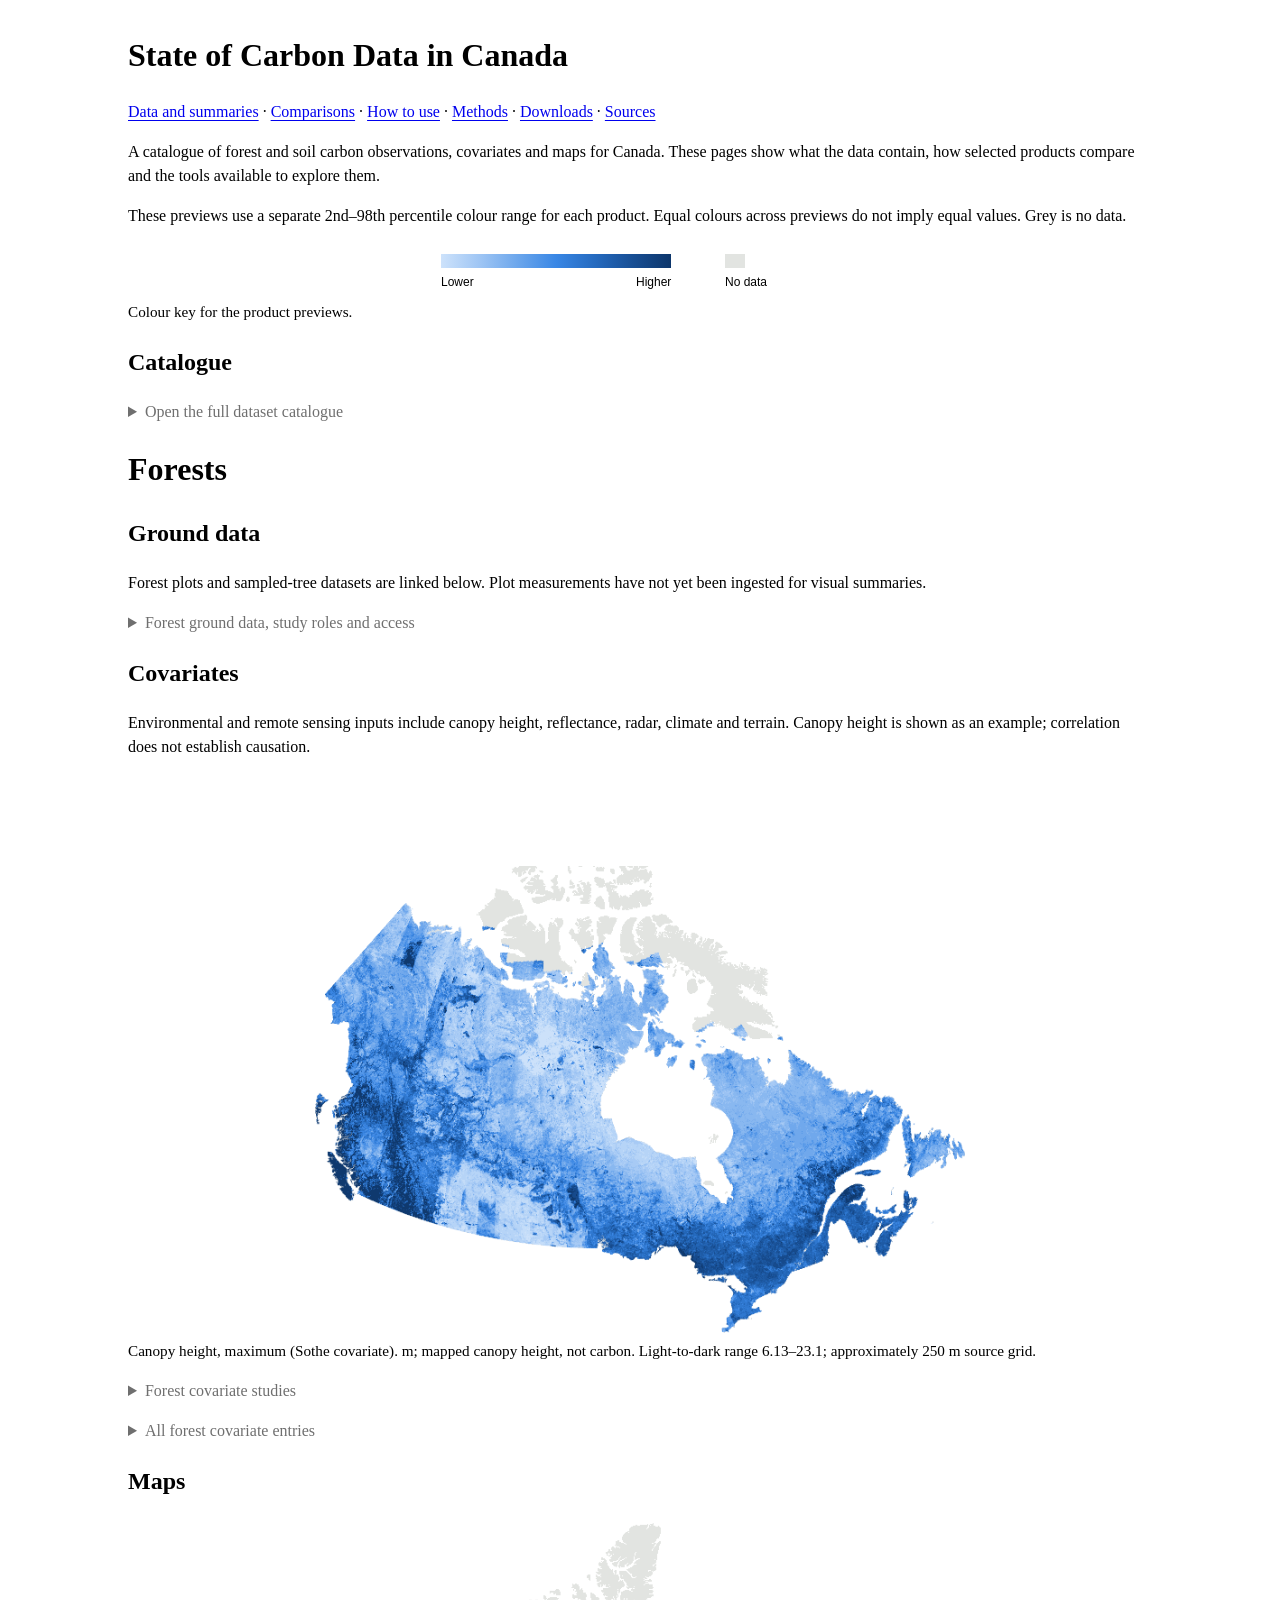
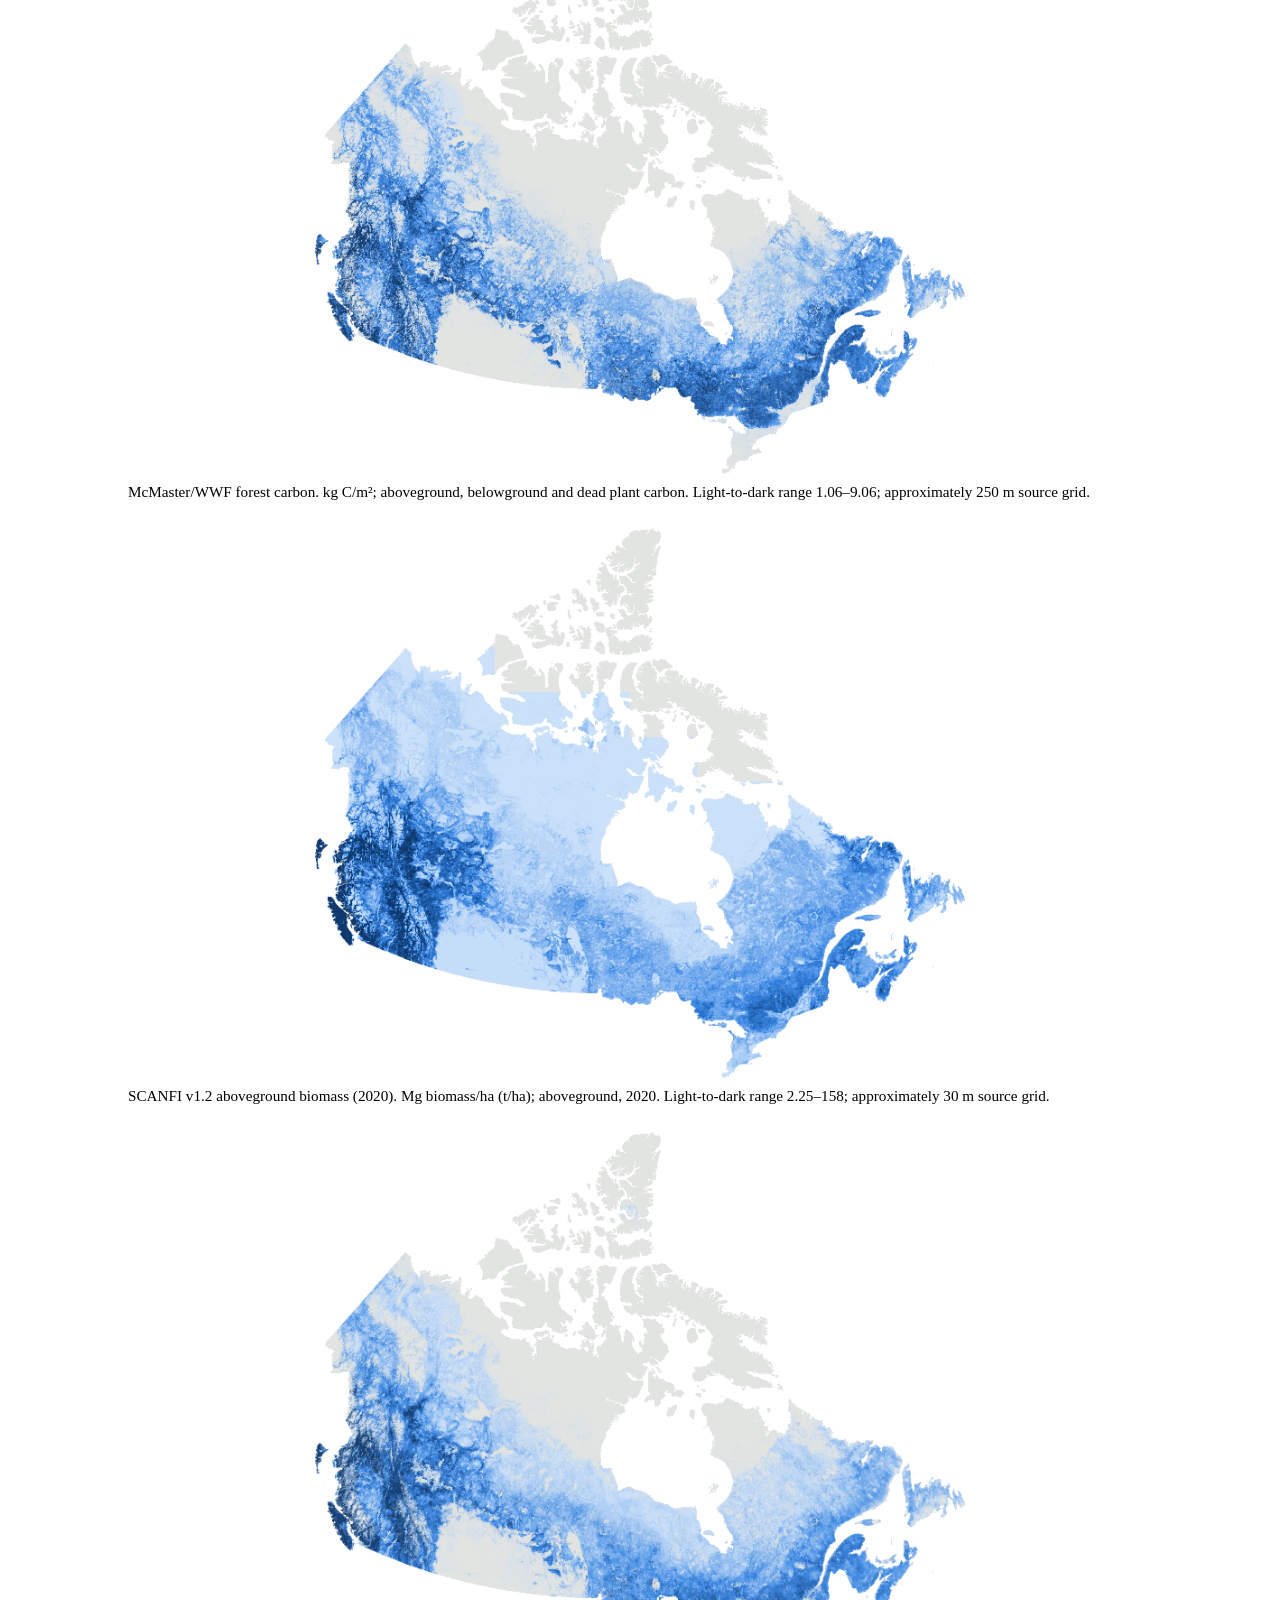
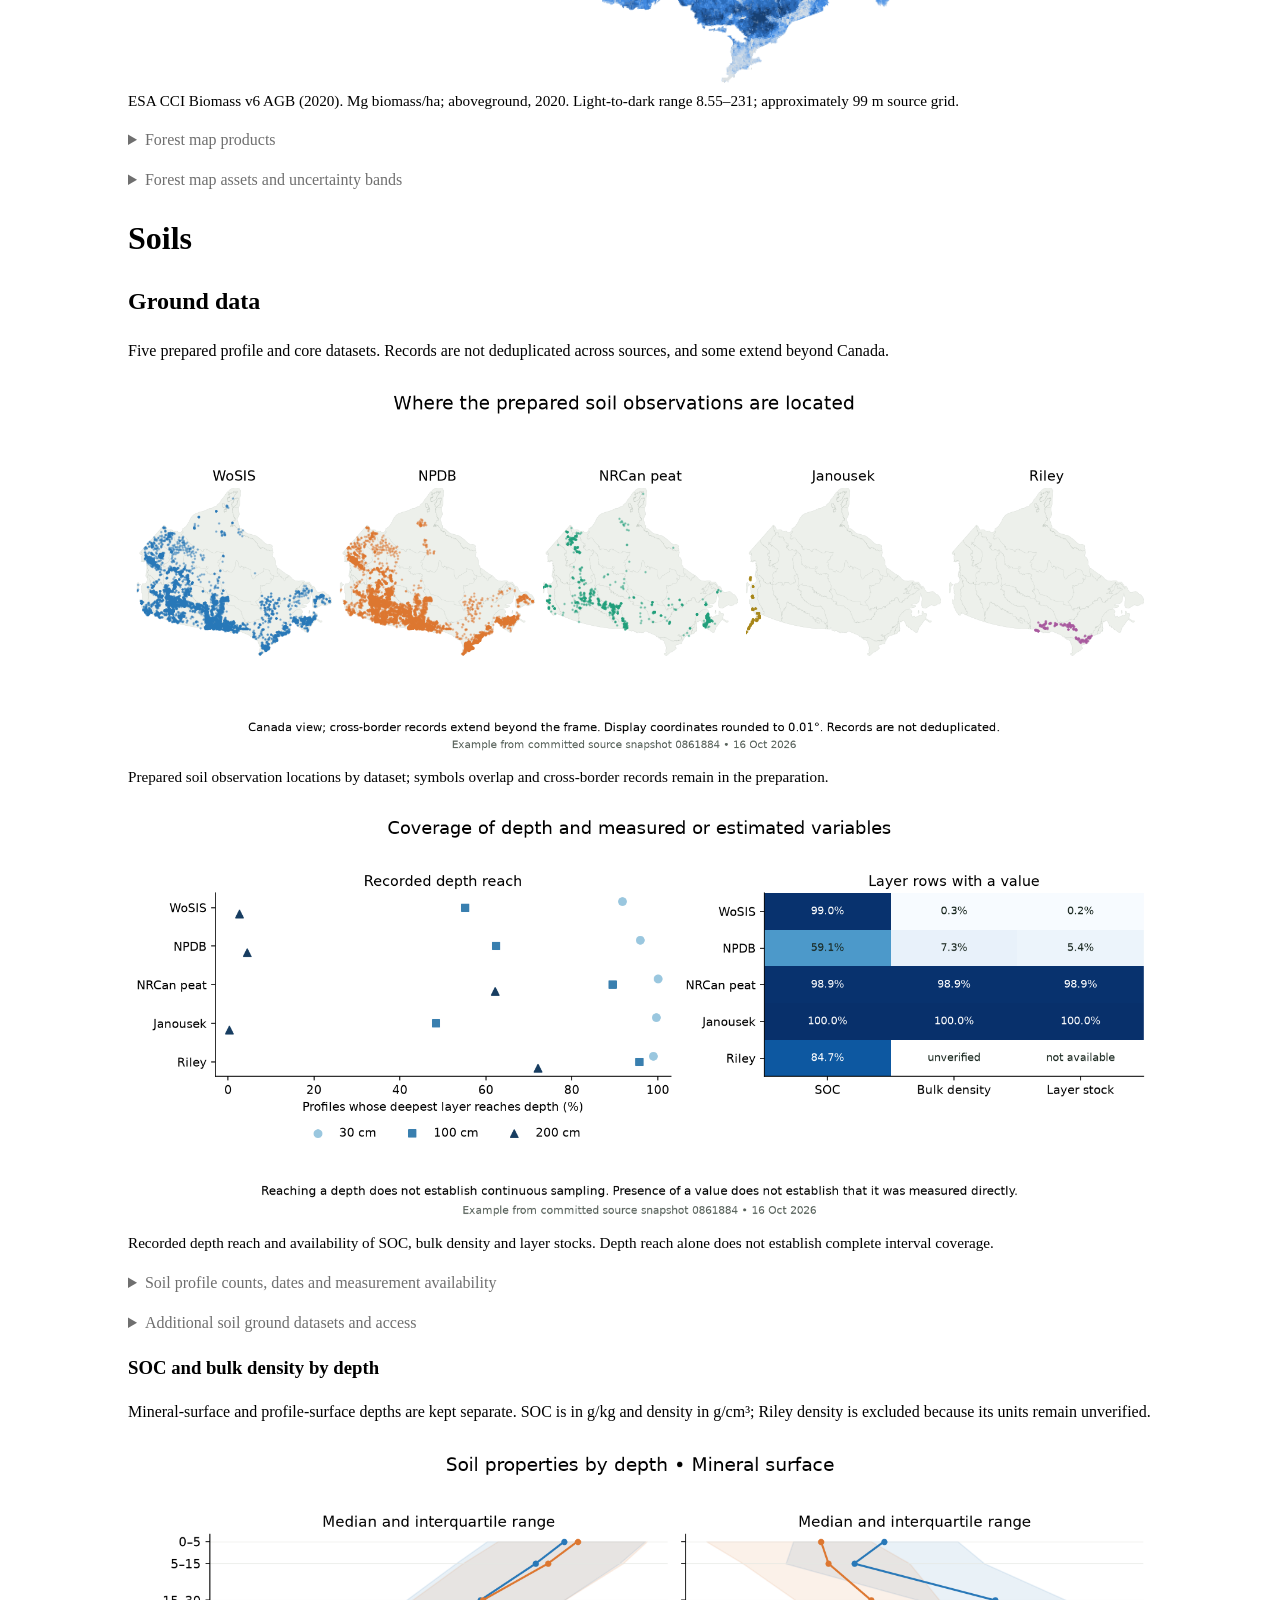
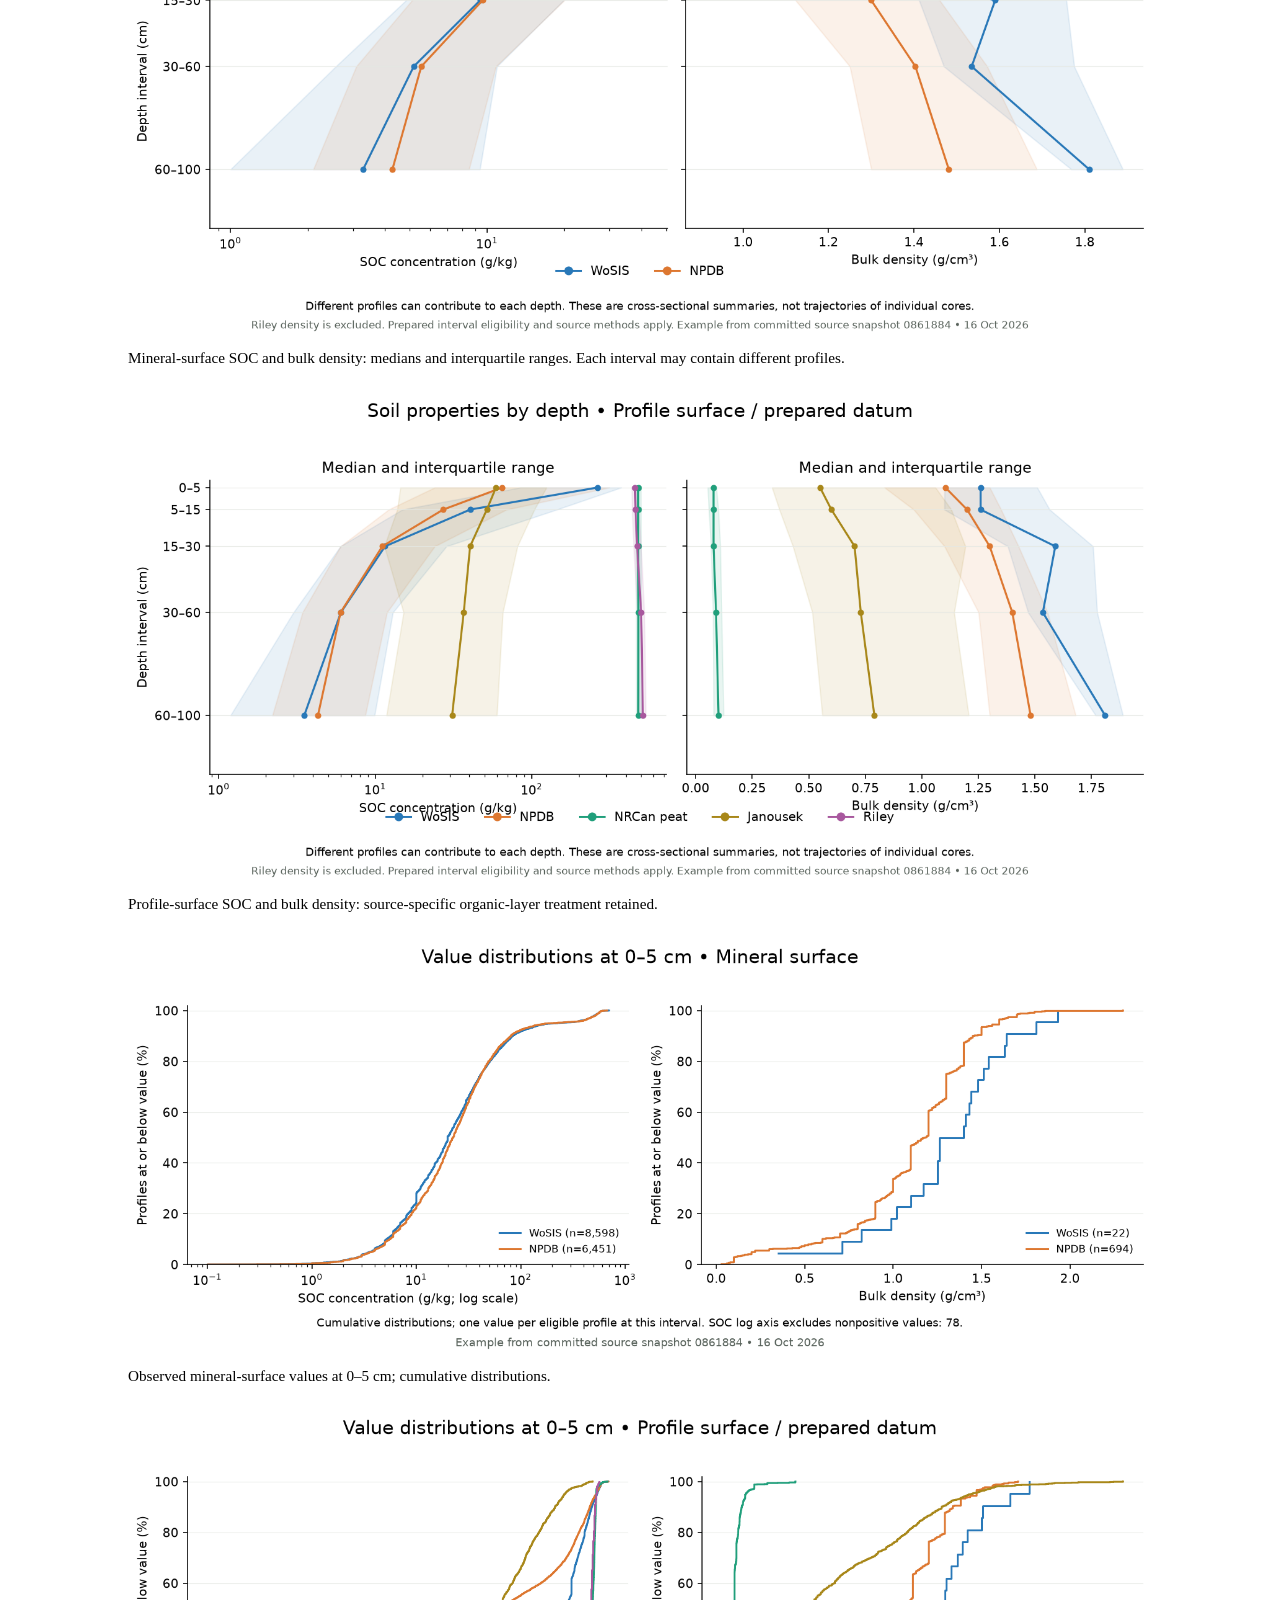
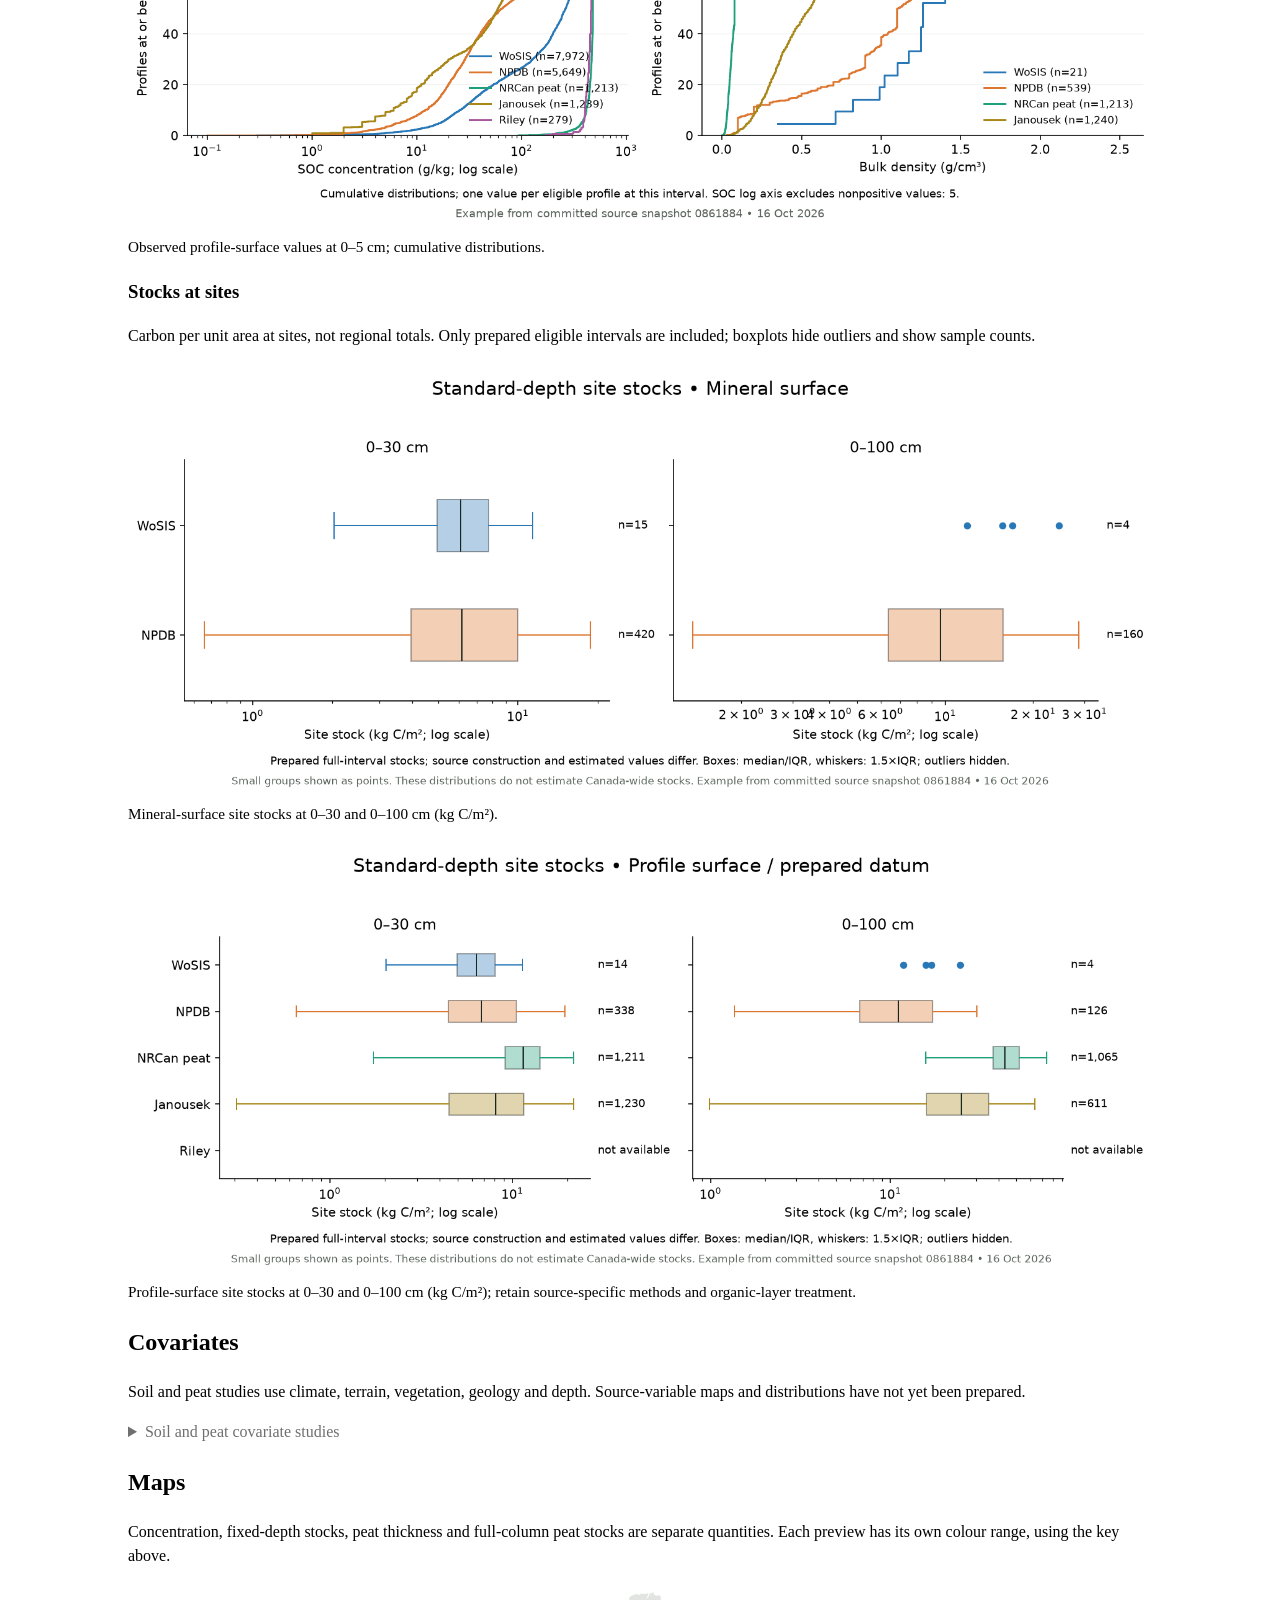
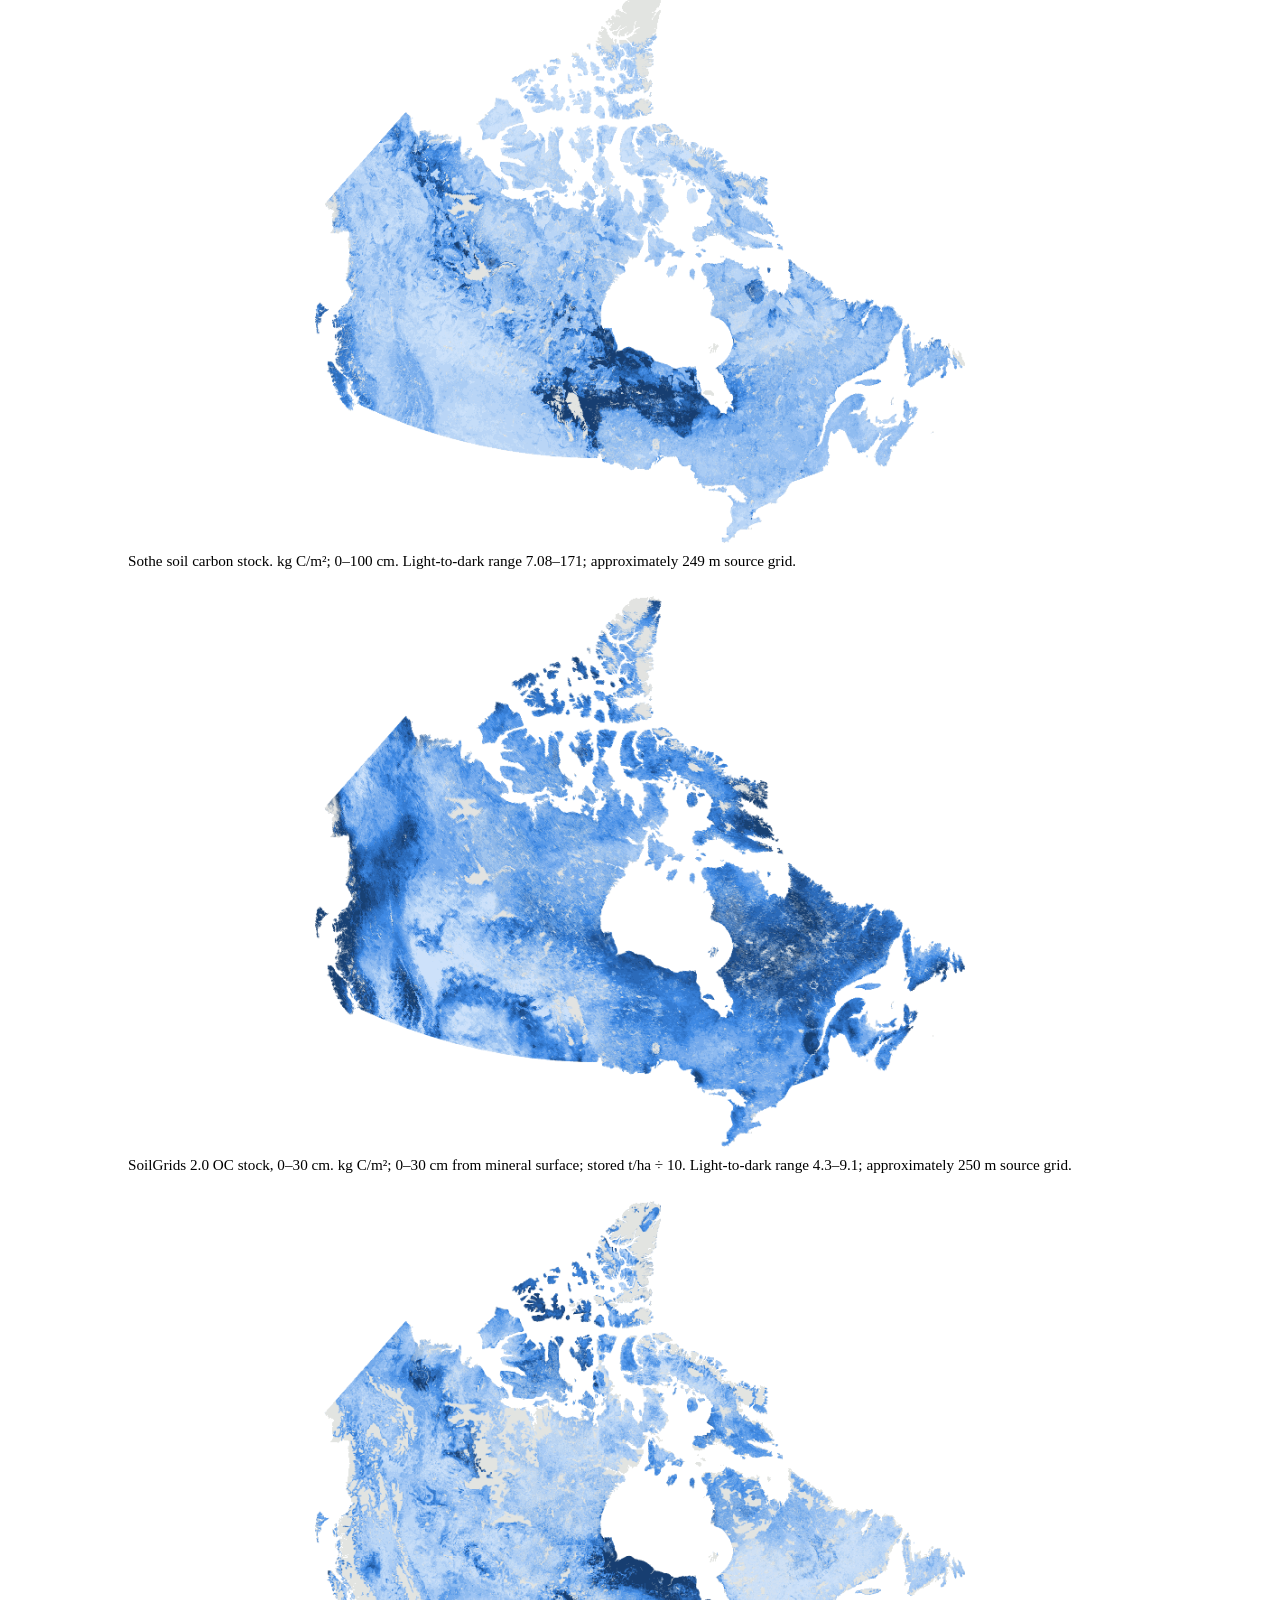
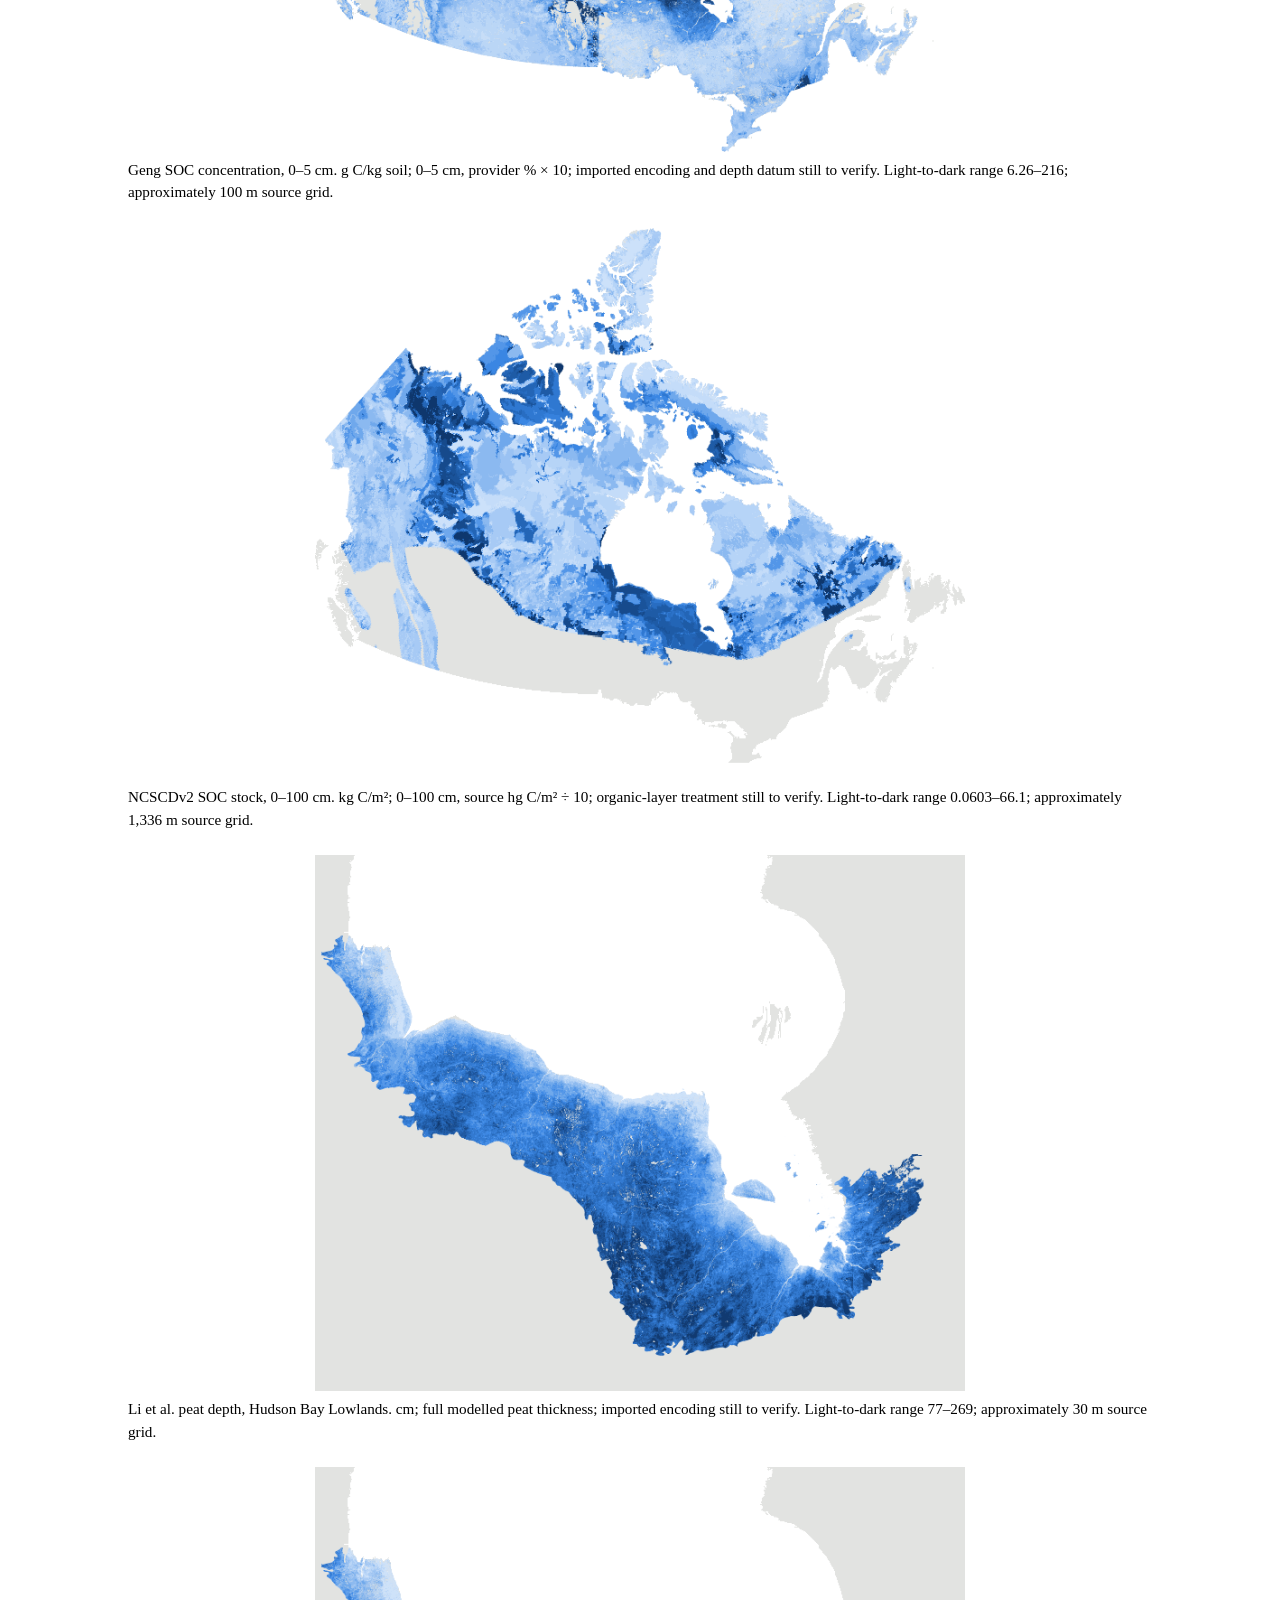
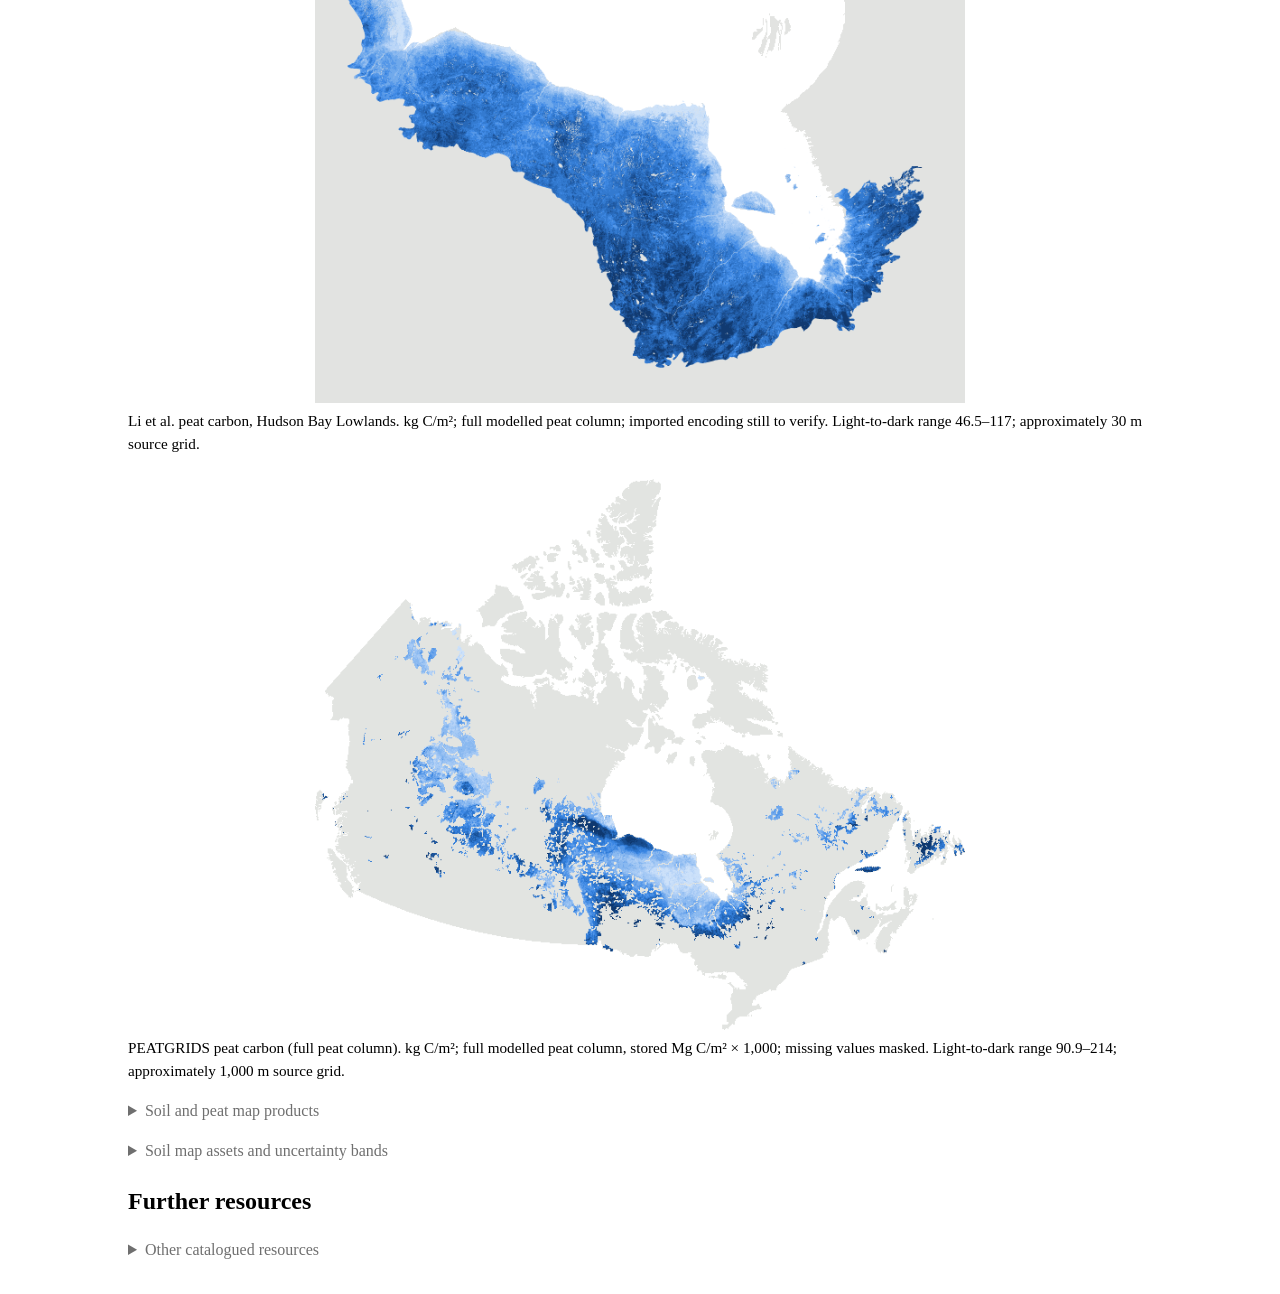
==== commit b54bc717: "Built site for gh-pages" ====
--- a/index.html
+++ b/index.html
@@ -7,7 +7,7 @@
 <meta name="viewport" content="width=device-width, initial-scale=1.0, user-scalable=yes">
 
 
-<title>Carbon data for Canada – Carbon State of Data</title>
+<title>State of Carbon Data in Canada</title>
 <style>
 /* Default styles provided by pandoc.
 ** See https://pandoc.org/MANUAL.html#variables-for-html for config info.
@@ -23,225 +23,925 @@
   margin: 0 0.8em 0.2em -1em; /* quarto-specific, see https://github.com/quarto-dev/quarto-cli/issues/4556 */ 
   vertical-align: middle;
 }
+.display.math{display: block; text-align: center; margin: 0.5rem auto;}
 </style>
 
 
-<script src="site_libs/quarto-nav/quarto-nav.js"></script>
-<script src="site_libs/quarto-nav/headroom.min.js"></script>
 <script src="site_libs/clipboard/clipboard.min.js"></script>
-<script src="site_libs/quarto-search/autocomplete.umd.js"></script>
-<script src="site_libs/quarto-search/fuse.min.js"></script>
-<script src="site_libs/quarto-search/quarto-search.js"></script>
-<meta name="quarto:offset" content="./">
-<script src="site_libs/quarto-html/quarto.js" type="module"></script>
-<script src="site_libs/quarto-html/tabsets/tabsets.js" type="module"></script>
+<script src="site_libs/quarto-html/tabby.min.js"></script>
 <script src="site_libs/quarto-html/popper.min.js"></script>
 <script src="site_libs/quarto-html/tippy.umd.min.js"></script>
-<script src="site_libs/quarto-html/anchor.min.js"></script>
 <link href="site_libs/quarto-html/tippy.css" rel="stylesheet">
-<link href="site_libs/quarto-html/quarto-syntax-highlighting-138a9145ecad1124718f867e5b4babdc.css" rel="stylesheet" id="quarto-text-highlighting-styles">
-<script src="site_libs/bootstrap/bootstrap.min.js"></script>
-<link href="site_libs/bootstrap/bootstrap-icons.css" rel="stylesheet">
-<link href="site_libs/bootstrap/bootstrap-2ffcf84053bf49f5f4b59b710a9a6e20.min.css" rel="stylesheet" append-hash="true" id="quarto-bootstrap" data-mode="light">
-<script id="quarto-search-options" type="application/json">{
-  "location": "navbar",
-  "copy-button": false,
-  "collapse-after": 3,
-  "panel-placement": "end",
-  "type": "overlay",
-  "limit": 50,
-  "keyboard-shortcut": [
-    "f",
-    "/",
-    "s"
-  ],
-  "show-item-context": false,
-  "language": {
-    "search-no-results-text": "No results",
-    "search-matching-documents-text": "matching documents",
-    "search-copy-link-title": "Copy link to search",
-    "search-hide-matches-text": "Hide additional matches",
-    "search-more-match-text": "more match in this document",
-    "search-more-matches-text": "more matches in this document",
-    "search-clear-button-title": "Clear",
-    "search-text-placeholder": "",
-    "search-detached-cancel-button-title": "Cancel",
-    "search-submit-button-title": "Submit",
-    "search-label": "Search"
-  }
-}</script>
-<style>html{ scroll-behavior: smooth; }</style>
-<link href="site_libs/htmltools-fill-0.5.9/fill.css" rel="stylesheet">
-<script src="site_libs/htmlwidgets-1.6.4/htmlwidgets.js"></script>
-<link href="site_libs/datatables-css-0.0.0/datatables-crosstalk.css" rel="stylesheet">
-<script src="site_libs/datatables-binding-0.34.0/datatables.js"></script>
-<script src="site_libs/jquery-3.6.0/jquery-3.6.0.min.js"></script>
-<link href="site_libs/dt-core-1.13.6/css/jquery.dataTables.min.css" rel="stylesheet">
-<link href="site_libs/dt-core-1.13.6/css/jquery.dataTables.extra.css" rel="stylesheet">
-<script src="site_libs/dt-core-1.13.6/js/jquery.dataTables.min.js"></script>
-<link href="site_libs/nouislider-7.0.10/jquery.nouislider.min.css" rel="stylesheet">
-<script src="site_libs/nouislider-7.0.10/jquery.nouislider.min.js"></script>
-<link href="site_libs/selectize-0.12.0/selectize.bootstrap3.css" rel="stylesheet">
-<script src="site_libs/selectize-0.12.0/selectize.min.js"></script>
-<link href="site_libs/crosstalk-1.2.2/css/crosstalk.min.css" rel="stylesheet">
-<script src="site_libs/crosstalk-1.2.2/js/crosstalk.min.js"></script>
+<link href="site_libs/quarto-html/light-border.css" rel="stylesheet">
+<link href="site_libs/quarto-html/quarto-html-640605f58ae58ee79329c070719e555b.min.css" rel="stylesheet" append-hash="true" data-mode="light">
+<link href="site_libs/quarto-html/quarto-syntax-highlighting-7f8f88aac4f3542376d5c11b86a4c14d.css" rel="stylesheet" id="quarto-text-highlighting-styles">
 
 
+<link rel="stylesheet" href="assets/plain.css">
 </head>
 
-<body class="nav-fixed quarto-light">
-
-<div id="quarto-search-results"></div>
-  <header id="quarto-header" class="headroom fixed-top">
-    <nav class="navbar navbar-expand-lg " data-bs-theme="dark">
-      <div class="navbar-container container-fluid">
-      <div class="navbar-brand-container mx-auto">
-    <a class="navbar-brand" href="./index.html">
-    <span class="navbar-title">Carbon State of Data</span>
-    </a>
-  </div>
-            <div id="quarto-search" class="" title="Search"></div>
-          <button class="navbar-toggler" type="button" data-bs-toggle="collapse" data-bs-target="#navbarCollapse" aria-controls="navbarCollapse" role="menu" aria-expanded="false" aria-label="Toggle navigation" onclick="if (window.quartoToggleHeadroom) { window.quartoToggleHeadroom(); }">
-  <span class="navbar-toggler-icon"></span>
-</button>
-          <div class="collapse navbar-collapse" id="navbarCollapse">
-            <ul class="navbar-nav navbar-nav-scroll me-auto">
-  <li class="nav-item">
-    <a class="nav-link active" href="./index.html" aria-current="page"> 
-<span class="menu-text">Data and summaries</span></a>
-  </li>  
-  <li class="nav-item">
-    <a class="nav-link" href="./compare.html"> 
-<span class="menu-text">Comparisons</span></a>
-  </li>  
-  <li class="nav-item">
-    <a class="nav-link" href="./use.html"> 
-<span class="menu-text">How to use</span></a>
-  </li>  
-</ul>
-            <ul class="navbar-nav navbar-nav-scroll ms-auto">
-  <li class="nav-item dropdown ">
-    <a class="nav-link dropdown-toggle" href="#" id="nav-menu-more" role="link" data-bs-toggle="dropdown" aria-expanded="false">
- <span class="menu-text">More</span>
-    </a>
-    <ul class="dropdown-menu dropdown-menu-end" aria-labelledby="nav-menu-more">    
-        <li>
-    <a class="dropdown-item" href="./report/methods.html">
- <span class="dropdown-text">Methods</span></a>
-  </li>  
-        <li>
-    <a class="dropdown-item" href="./downloads.html">
- <span class="dropdown-text">Downloads</span></a>
-  </li>  
-        <li>
-    <a class="dropdown-item" href="./sources.html">
- <span class="dropdown-text">Sources</span></a>
-  </li>  
-        <li>
-    <a class="dropdown-item" href="./contribute.html">
- <span class="dropdown-text">Contribute</span></a>
-  </li>  
-    </ul>
-  </li>
-  <li class="nav-item compact">
-    <a class="nav-link" href="https://github.com/CathalD/Carbon_Data_SOD"> <i class="bi bi-github" role="img" aria-label="GitHub repository">
-</i> 
-<span class="menu-text"></span></a>
-  </li>  
-</ul>
-          </div> <!-- /navcollapse -->
-            <div class="quarto-navbar-tools">
-</div>
-      </div> <!-- /container-fluid -->
-    </nav>
-</header>
-<!-- content -->
-<div id="quarto-content" class="quarto-container page-columns page-rows-contents page-layout-article page-navbar">
-<!-- sidebar -->
-<!-- margin-sidebar -->
-    <div id="quarto-margin-sidebar" class="sidebar margin-sidebar">
-        <nav id="TOC" role="doc-toc" class="toc-active">
-    <h2 id="toc-title">On this page</h2>
-   
-  <ul>
-  <li><a href="#find" id="toc-find" class="nav-link active" data-scroll-target="#find">Find a dataset</a></li>
-  <li><a href="#forests" id="toc-forests" class="nav-link" data-scroll-target="#forests">Forests</a>
-  <ul class="collapse">
-  <li><a href="#forests-ground" id="toc-forests-ground" class="nav-link" data-scroll-target="#forests-ground">Ground data</a></li>
-  <li><a href="#forests-covariates" id="toc-forests-covariates" class="nav-link" data-scroll-target="#forests-covariates">Covariates</a></li>
-  <li><a href="#forests-maps" id="toc-forests-maps" class="nav-link" data-scroll-target="#forests-maps">Maps</a></li>
-  </ul></li>
-  <li><a href="#soils" id="toc-soils" class="nav-link" data-scroll-target="#soils">Soils</a>
-  <ul class="collapse">
-  <li><a href="#soils-ground" id="toc-soils-ground" class="nav-link" data-scroll-target="#soils-ground">Ground data</a></li>
-  <li><a href="#soils-covariates" id="toc-soils-covariates" class="nav-link" data-scroll-target="#soils-covariates">Covariates</a></li>
-  <li><a href="#soils-maps" id="toc-soils-maps" class="nav-link" data-scroll-target="#soils-maps">Maps</a></li>
-  <li><a href="#further" id="toc-further" class="nav-link" data-scroll-target="#further">Further resources</a></li>
-  </ul></li>
-  </ul>
-<div class="toc-actions"><ul><li><a href="https://github.com/CathalD/Carbon_Data_SOD/blob/comparison-analysis/Comparison/index.qmd" class="toc-action"><i class="bi bi-github"></i>View source</a></li><li><a href="https://github.com/CathalD/Carbon_Data_SOD/issues/new" class="toc-action"><i class="bi empty"></i>Report an issue</a></li></ul></div></nav>
-    </div>
-<!-- main -->
-<main class="content page-columns page-full" id="quarto-document-content">
-
-<header id="title-block-header" class="quarto-title-block default">
-<div class="quarto-title">
-<h1 class="title">Carbon data for Canada</h1>
-<p class="subtitle lead">Explore ground observations, environmental covariates and maps for Canadian forests and soils. See what the data contain, how they compare, and where to access them. GEE tools for using the data are planned.</p>
-</div>
+<body>
 
 
-
-<div class="quarto-title-meta">
-
-    
-  
-    
-  </div>
-  
-
+<header id="title-block-header">
+<h1 class="title">State of Carbon Data in Canada</h1>
 
 </header>
 
 
-<div class="lede">
-<p>Coverage is strongest for forest biomass and terrestrial soils; regional coastal, wetland and other resources are included where documented. This is not an exhaustive inventory of every Canadian carbon dataset.</p>
-</div>
-<div class="cell" data-layout-align="left">
-<div class="callout callout-style-simple callout-tip">
-<div class="callout-body d-flex">
-<div class="callout-icon-container">
-<i class="callout-icon"></i>
-</div>
-<div class="callout-body-container">
-<p><strong>What the comparisons show</strong> (<a href="./compare.html">details</a>)</p>
-<ul>
-<li><strong>McMaster/WWF forest carbon vs SCANFI:</strong> McMaster/WWF (above + below + dead) is a median 1.57× SCANFI aboveground carbon, and the two share their spatial pattern (r = 0.59). The pools differ, so they are not expected to match.</li>
-<li><strong>Sothe (McMaster/WWF) vs SoilGrids, 0–100 cm:</strong> the two soil stock maps are close to uncorrelated (r = 0.07), with the largest gap in the peat-rich Hudson Plain (median 124 vs 22 kg C/m²), where SoilGrids excludes overlying organic layers.</li>
-<li><strong>Peat thickness:</strong> Li et al.&nbsp;and PEATGRIDS agree within ±25% at 67% of sampled Hudson Plain points, but their whole-column carbon does not.</li>
-</ul>
-</div>
-</div>
-</div>
-</div>
-<section id="find" class="level2 page-columns page-full">
-<h2 class="anchored" data-anchor-id="find">Find a dataset</h2>
-<p>Search, or filter by ecosystem, data type, quantity, coverage or access. “Not hosted by this project” never means unavailable: follow the access link to the provider.</p>
-<div class="cell page-columns page-full" data-layout-align="left">
-<div class="cell-output-display column-page">
-<div class="datatables html-widget html-fill-item" id="htmlwidget-84d85403d2d0412723a3" style="width:100%;height:auto;"></div>
-<script type="application/json" data-for="htmlwidget-84d85403d2d0412723a3">{"x":{"filter":"top","vertical":false,"filterHTML":"<tr>\n  <td data-type=\"character\" style=\"vertical-align: top;\">\n    <div class=\"form-group has-feedback\" style=\"margin-bottom: auto;\">\n      <input type=\"search\" placeholder=\"All\" class=\"form-control\" style=\"width: 100%;\"/>\n      <span class=\"glyphicon glyphicon-remove-circle form-control-feedback\"><\/span>\n    <\/div>\n  <\/td>\n  <td data-type=\"character\" style=\"vertical-align: top;\">\n    <div class=\"form-group has-feedback\" style=\"margin-bottom: auto;\">\n      <input type=\"search\" placeholder=\"All\" class=\"form-control\" style=\"width: 100%;\"/>\n      <span class=\"glyphicon glyphicon-remove-circle form-control-feedback\"><\/span>\n    <\/div>\n  <\/td>\n  <td data-type=\"character\" style=\"vertical-align: top;\">\n    <div class=\"form-group has-feedback\" style=\"margin-bottom: auto;\">\n      <input type=\"search\" placeholder=\"All\" class=\"form-control\" style=\"width: 100%;\"/>\n      <span class=\"glyphicon glyphicon-remove-circle form-control-feedback\"><\/span>\n    <\/div>\n  <\/td>\n  <td data-type=\"character\" style=\"vertical-align: top;\">\n    <div class=\"form-group has-feedback\" style=\"margin-bottom: auto;\">\n      <input type=\"search\" placeholder=\"All\" class=\"form-control\" style=\"width: 100%;\"/>\n      <span class=\"glyphicon glyphicon-remove-circle form-control-feedback\"><\/span>\n    <\/div>\n  <\/td>\n  <td data-type=\"character\" style=\"vertical-align: top;\">\n    <div class=\"form-group has-feedback\" style=\"margin-bottom: auto;\">\n      <input type=\"search\" placeholder=\"All\" class=\"form-control\" style=\"width: 100%;\"/>\n      <span class=\"glyphicon glyphicon-remove-circle form-control-feedback\"><\/span>\n    <\/div>\n  <\/td>\n  <td data-type=\"character\" style=\"vertical-align: top;\">\n    <div class=\"form-group has-feedback\" style=\"margin-bottom: auto;\">\n      <input type=\"search\" placeholder=\"All\" class=\"form-control\" style=\"width: 100%;\"/>\n      <span class=\"glyphicon glyphicon-remove-circle form-control-feedback\"><\/span>\n    <\/div>\n  <\/td>\n  <td data-type=\"character\" style=\"vertical-align: top;\">\n    <div class=\"form-group has-feedback\" style=\"margin-bottom: auto;\">\n      <input type=\"search\" placeholder=\"All\" class=\"form-control\" style=\"width: 100%;\"/>\n      <span class=\"glyphicon glyphicon-remove-circle form-control-feedback\"><\/span>\n    <\/div>\n  <\/td>\n  <td data-type=\"character\" style=\"vertical-align: top;\">\n    <div class=\"form-group has-feedback\" style=\"margin-bottom: auto;\">\n      <input type=\"search\" placeholder=\"All\" class=\"form-control\" style=\"width: 100%;\"/>\n      <span class=\"glyphicon glyphicon-remove-circle form-control-feedback\"><\/span>\n    <\/div>\n  <\/td>\n  <td data-type=\"character\" style=\"vertical-align: top;\">\n    <div class=\"form-group has-feedback\" style=\"margin-bottom: auto;\">\n      <input type=\"search\" placeholder=\"All\" class=\"form-control\" style=\"width: 100%;\"/>\n      <span class=\"glyphicon glyphicon-remove-circle form-control-feedback\"><\/span>\n    <\/div>\n  <\/td>\n<\/tr>","data":[["<a href='https://docs.isric.org/globaldata/wosis/' target='_blank' rel='noopener'>WoSIS Canada v2<\/a>","<a href='https://sis.agr.gc.ca/cansis/nsdb/npdb/index.html' target='_blank' rel='noopener'>National Pedon Database preparation<\/a>","<a href='https://open.canada.ca/data/en/dataset/e287b0dd-8b07-435b-8a76-0c7ec84ac228' target='_blank' rel='noopener'>NRCan Peat Profile Database<\/a>","<a href='https://doi.org/10.25573/serc.28127486.v1' target='_blank' rel='noopener'>Janousek coastal core preparation<\/a>","Riley OGS preparation","<a href='https://nfi.nfis.org/en/datarequestform' target='_blank' rel='noopener'>National Forest Inventory ground plots<\/a>","<a href='https://nfi.nfis.org/en' target='_blank' rel='noopener'>NFI photo-interpreted plots<\/a>","<a href='https://www.donneesquebec.ca/recherche/dataset/placettes-echantillons-permanentes-1970-a-aujourd-hui' target='_blank' rel='noopener'>Québec permanent sample plots<\/a>","<a href='https://doi.org/10.6084/m9.figshare.27055528.v1' target='_blank' rel='noopener'>New Brunswick CLI<\/a>","BC provincial forest observations","<a href='https://open.canada.ca/data/en/dataset/fbad665e-8ac9-4635-9f84-e4fd53a6253c' target='_blank' rel='noopener'>NRCan ENFOR sampled trees<\/a>","<a href='https://daac.ornl.gov/ABOVE/guides/ABoVE_Plot_Data_Burned_Sites.html' target='_blank' rel='noopener'>NASA ABoVE burned/unburned plot synthesis<\/a>","<a href='https://publications.gc.ca/collections/collection_2025/rncan-nrcan/Fo123-2-40-2025-eng.pdf' target='_blank' rel='noopener'>Ontario Vegetation Sampling Network<\/a>","<a href='https://doi.org/10.1177/0959683614538073' target='_blank' rel='noopener'>Historical Lehigh peatland training compilation<\/a>","<a href='https://doi.org/10.5194/soil-7-217-2021' target='_blank' rel='noopener'>SoilGrids global training profiles<\/a>","<a href='https://doi.org/10.1139/facets-2023-0040' target='_blank' rel='noopener'>Alberta pilot-farm soil samples<\/a>","<a href='https://doi.org/10.1029/2024GL110679' target='_blank' rel='noopener'>Li peat-depth training<\/a>","<a href='https://doi.org/10.5683/SP3/TIRAXJ' target='_blank' rel='noopener'>Li public validation peat depths<\/a>","<a href='https://doi.org/10.1002/ecy.2159' target='_blank' rel='noopener'>Shaw upland forest soils<\/a>","<a href='https://doi.org/10.5061/dryad.5jf6j1r' target='_blank' rel='noopener'>McNicol NPCTR profiles<\/a>","<a href='https://doi.org/10.5281/zenodo.17065341' target='_blank' rel='noopener'>Argenteuil peatlands<\/a>","<a href='https://doi.org/10.5281/zenodo.17533263' target='_blank' rel='noopener'>Coastal BC peatlands<\/a>","<a href='https://doi.org/10.5061/dryad.0zpc86711' target='_blank' rel='noopener'>Alberta agroforestry field measurements<\/a>","<a href='https://doi.org/10.5683/SP3/OJRV2I' target='_blank' rel='noopener'>Lake Simcoe wetland cores<\/a>","<a href='https://doi.org/10.1594/PANGAEA.947825' target='_blank' rel='noopener'>Clayoquot marsh cores<\/a>","<a href='https://doi.org/10.5683/SP3/ICHVVA' target='_blank' rel='noopener'>Continental-margin sediment OC observations<\/a>","<a href='https://bolin.su.se/data/ncscd/pedon.php' target='_blank' rel='noopener'>NCSCDv2 source pedons<\/a>","<a href='https://nfi.nfis.org/en/about' target='_blank' rel='noopener'>CASFRI harmonized forest inventories<\/a>","<a href='https://doi.org/10.1029/2021GB007213' target='_blank' rel='noopener'>Sothe soil stock<\/a>","<a href='https://doi.org/10.1029/2021GB007213' target='_blank' rel='noopener'>Sothe soil stock uncertainty<\/a>","<a href='https://doi.org/10.4121/16619749' target='_blank' rel='noopener'>Sothe concentration depth images<\/a>","<a href='https://doi.org/10.5194/soil-7-217-2021' target='_blank' rel='noopener'>SoilGrids soc_mean<\/a>","<a href='https://doi.org/10.5194/soil-7-217-2021' target='_blank' rel='noopener'>SoilGrids bdod_mean<\/a>","<a href='https://doi.org/10.5194/soil-7-217-2021' target='_blank' rel='noopener'>SoilGrids ocd_mean<\/a>","<a href='https://doi.org/10.5194/soil-7-217-2021' target='_blank' rel='noopener'>SoilGrids ocs_mean<\/a>","<a href='https://doi.org/10.5281/zenodo.15473720' target='_blank' rel='noopener'>Geng BD five depths<\/a>","<a href='https://doi.org/10.5281/zenodo.15473720' target='_blank' rel='noopener'>Geng SOC five depths<\/a>","<a href='https://bolin.su.se/data/ncscd/tiff.php' target='_blank' rel='noopener'>NCSCDv2 SOCC30<\/a>","<a href='https://bolin.su.se/data/ncscd/tiff.php' target='_blank' rel='noopener'>NCSCDv2 SOCC100<\/a>","<a href='https://bolin.su.se/data/ncscd/tiff.php' target='_blank' rel='noopener'>NCSCDv2 SOCC200<\/a>","<a href='https://doi.org/10.3334/ORNLDAAC/1332' target='_blank' rel='noopener'>Circumpolar thermokarst landscapes<\/a>","<a href='https://doi.org/10.5683/SP3/TIRAXJ' target='_blank' rel='noopener'>Li peat_depth<\/a>","<a href='https://doi.org/10.5683/SP3/TIRAXJ' target='_blank' rel='noopener'>Li peat_depth_uncertainty<\/a>","<a href='https://doi.org/10.5683/SP3/TIRAXJ' target='_blank' rel='noopener'>Li peat_carbon_stock<\/a>","<a href='https://doi.org/10.5683/SP3/TIRAXJ' target='_blank' rel='noopener'>Li peat_carbon_stock_uncertainty<\/a>","<a href='https://doi.org/10.1029/2021GB007213' target='_blank' rel='noopener'>McMaster WWF forest carbon<\/a>","<a href='https://developers.google.com/earth-engine/datasets/catalog/projects_gcpm041u-lemur_assets_scanfi_v12_SCANFI_v1_2' target='_blank' rel='noopener'>SCANFI v1.2 biomass<\/a>","<a href='https://download-telecharger.services.geo.ca/pub/nrcan_rncan/Forests_Foret/SCANFI/v2/' target='_blank' rel='noopener'>SCANFI v2 historical biomass<\/a>","<a href='https://gee-community-catalog.org/projects/cci_agb/' target='_blank' rel='noopener'>ESA CCI biomass v6<\/a>","<a href='https://gee-community-catalog.org/projects/ca_sbfi/' target='_blank' rel='noopener'>Canadian SBFI<\/a>","<a href='https://doi.org/10.5281/zenodo.15070037' target='_blank' rel='noopener'>PEATGRIDS<\/a>","<a href='https://doi.org/10.5061/dryad.5jf6j1r' target='_blank' rel='noopener'>McNicol et al. NPCTR soil-carbon database and raster<\/a>","<a href='https://bolin.su.se/data/hugelius-2020-peatland-2' target='_blank' rel='noopener'>Hugelius et al. northern peatland maps, version 2<\/a>","<a href='https://doi.org/10.5281/zenodo.13932139' target='_blank' rel='noopener'>Lamping et al. coastal forest biomass and structure maps<\/a>","<a href='https://doi.org/10.5683/SP3/ICHVVA' target='_blank' rel='noopener'>Epstein et al. Canadian continental-margin sediment OC<\/a>","<a href='https://doi.org/10.1139/facets-2023-0040' target='_blank' rel='noopener'>Hengl Alberta SOC/BD/stock<\/a>","<a href='https://uwaterloo.ca/can-peat/research/canadian-peatland-data-portal' target='_blank' rel='noopener'>Can-Peat Canadian Peatland Data Portal<\/a>","<a href='https://doi.org/10.1002/ecy.2159' target='_blank' rel='noopener'>Shaw et al. Canadian upland forest soil profile and carbon stocks database<\/a>","<a href='https://doi.org/10.5061/dryad.5jf6j1r' target='_blank' rel='noopener'>McNicol et al. NPCTR soil-carbon database and raster<\/a>","<a href='https://doi.org/10.5281/zenodo.17065341' target='_blank' rel='noopener'>Arsenault et al. temperate peatland bathymetry and C/N/P stocks<\/a>","<a href='https://doi.org/10.5281/zenodo.17533263' target='_blank' rel='noopener'>Martens and Kreyling coastal BC peatland carbon<\/a>","<a href='https://doi.org/10.5281/zenodo.15070037' target='_blank' rel='noopener'>PEATGRIDS<\/a>","<a href='https://bolin.su.se/data/hugelius-2020-peatland-2' target='_blank' rel='noopener'>Hugelius et al. northern peatland maps, version 2<\/a>","<a href='https://doi.org/10.1594/PANGAEA.986891' target='_blank' rel='noopener'>C-PEAT Global Peatland Carbon Database v.2025<\/a>","<a href='https://doi.org/10.5281/zenodo.13932139' target='_blank' rel='noopener'>Lamping et al. coastal forest biomass and structure maps<\/a>","<a href='https://doi.org/10.5061/dryad.0zpc86711' target='_blank' rel='noopener'>Gross et al. central Alberta agroforestry carbon pools<\/a>","<a href='https://doi.org/10.5061/dryad.c2fqz6175' target='_blank' rel='noopener'>Pyle and Bork pasture composition, management and soil properties<\/a>","<a href='https://doi.org/10.1080/15481603.2017.1302181' target='_blank' rel='noopener'>Southern interior BC pasture soil-carbon modelling study<\/a>","<a href='https://doi.org/10.3389/fenvs.2024.1353802' target='_blank' rel='noopener'>Chizen et al. drained prairie pothole wetland SOC<\/a>","<a href='https://doi.org/10.5683/SP3/OJRV2I' target='_blank' rel='noopener'>Pendea et al. Lake Simcoe freshwater wetland soils<\/a>","<a href='https://doi.org/10.1594/PANGAEA.947825' target='_blank' rel='noopener'>Chastain/Kohfeld et al. Clayoquot Sound salt-marsh cores<\/a>","<a href='https://doi.org/10.3389/fmars.2022.857586' target='_blank' rel='noopener'>Cowichan Estuary blue carbon study<\/a>","<a href='https://doi.org/10.5683/SP3/ICHVVA' target='_blank' rel='noopener'>Epstein et al. Canadian continental-margin sediment OC<\/a>","<a href='https://www.bluecarboncanada.ca/publications-data' target='_blank' rel='noopener'>Blue Carbon Canada publications and data directory<\/a>","<a href='https://open.canada.ca/data/en/dataset/0af54117-bb0b-4e86-8f3f-2f277158e071' target='_blank' rel='noopener'>ECCC freshwater sediment-quality observations<\/a>","<a href='https://publications.gc.ca/collections/collection_2024/pc/R62-581-2023-eng.pdf' target='_blank' rel='noopener'>Parks Canada Carbon Atlas — forests of national parks<\/a>"],["Soils","Soils","Soils","Soils","Soils","Forests","Forests","Forests","Forests","Forests","Forests","Forests","Forests","Soils","Soils","Soils","Soils","Soils","Soils","Soils","Soils","Soils","Forests and soils","Soils","Soils","Soils","Soils","Forests","Soils","Soils","Soils","Soils","Soils","Soils","Soils","Soils","Soils","Soils","Soils","Soils","Soils","Soils","Soils","Soils","Soils","Forests","Forests","Forests","Forests","Forests","Soils","Soils","Soils","Forests","Soils","Soils","Forests and soils","Soils","Soils","Soils","Soils","Soils","Soils","Soils","Forests","Forests and soils","Forests and soils","Forests and soils","Soils","Soils","Soils","Soils","Soils","Forests and soils","Forests and soils","Forests and soils"],["Ground Data","Ground Data","Ground Data","Ground Data","Ground Data","Ground Data","Ground Data","Ground Data","Ground Data","Ground Data","Ground Data","Ground Data","Ground Data","Ground Data","Ground Data","Ground Data","Ground Data","Ground Data","Ground Data","Ground Data","Ground Data","Ground Data","Ground Data","Ground Data","Ground Data","Ground Data","Ground Data","Ground Data","Maps","Maps","Maps","Maps","Maps","Maps","Maps","Maps","Maps","Maps","Maps","Maps","Maps","Maps","Maps","Maps","Maps","Maps","Maps","Maps","Maps","Maps","Maps","Maps","Maps","Maps","Maps","Maps","Discovery and Reports","Ground Data","Maps","Ground Data","Ground Data","Ground Data","Maps","Ground Data","Maps","Ground Data","Ground Data","Ground Data","Ground Data","Ground Data","Ground Data","Ground Data","Maps","Discovery and Reports","Ground Data","Discovery and Reports"],["terrestrial soil","terrestrial soil","peatland","coastal wetland","peatland","forest","forest","forest","forest","forest","forest","forest","forest","peatland","terrestrial soil","terrestrial soil","peatland","peatland","terrestrial soil","peatland","peatland","peatland","agroforestry","coastal wetland","peatland","marine","permafrost","forest","terrestrial soil","terrestrial soil","terrestrial soil","terrestrial soil","terrestrial soil","terrestrial soil","terrestrial soil","terrestrial soil","terrestrial soil","terrestrial soil","terrestrial soil","terrestrial soil","permafrost","peatland","peatland","peatland","peatland","forest","forest","forest","forest","forest","peatland","peatland","peatland","coastal wetland","marine","agricultural soil","peatland","forest soil","peatland","peatland","peatland","peatland","peatland","peatland","coastal wetland","agroforestry","agroforestry","agroforestry","freshwater wetland","freshwater wetland","peatland","coastal wetland","coastal wetland","coastal wetland","contextual","contextual"],["SOC concentration; partial stock inputs","SOC and soil properties","Peat carbon and bulk density","Coastal sediment OC","Peat properties and depth","Tree dimensions and derived biomass","Modelled/interpreted forest attributes","Tree and ecological observations","Tree observations and calculated AGB","Forest biomass","Destructively measured tree biomass","Forest and organic-layer disturbance carbon","Forest plot observations","Peat SOC","Soil properties","SOC and bulk density","Peat depth","Peat depth","Organic horizons plus mineral soil to 100 cm; preserve original depth datum","1 m mineral soil plus overlying organic horizons; not automatically 1 m below peat/forest-floor surface","Variable peat-basin depth, not fixed 1 m SOC","Peat and biomass pools; preserve sampled depths and pool definitions","Live biomass, deadwood and soil SOC (study includes approximately 1 m total soil); inspect table-specific depths","Fixed upper 50 cm sampling plus dated-horizon stock/rate subsets","20 cm, basal-peat and dated-horizon stock supports","Standing stock in upper 30 cm seabed sediment; density is a separate quantity","Permafrost SOC","Forest inventory attributes","SOC stock (Study kg C/m²; stored encoding pending)","SOC stock uncertainty (Stored units/uncertainty encoding pending)","SOC concentration (Study g/kg; stored scaling pending)","SOC concentration (dg/kg; /10 gives g/kg)","Bulk density (cg/cm³; /100 gives kg/dm³)","Organic carbon density (hg/m³; /10 gives kg/m³)","Organic carbon stock (t/ha; /10 gives kg/m²)","Bulk density (Provider g/cm³; import encoding unverified)","SOC concentration (Provider %; import encoding unverified)","SOC stock (Source hg C/m² unless import converted)","SOC stock (Source hg C/m² unless import converted)","SOC stock (Source hg C/m² unless import converted)","Landscape SOC and fractions (TSOC_kgC field denotes polygon mass; inspect source)","peat_depth (Archive cm (peat depth); imported scale/offset/NoData pending)","peat_depth_uncertainty (Archive cm (peat depth); imported scale/offset/NoData pending)","peat_carbon_stock (Archive kg C/m² (full peat column); imported scale/offset/NoData pending)","peat_carbon_stock_uncertainty (Archive kg C/m² (full peat column); imported scale/offset/NoData pending)","AGB+BGB+dead plant carbon (kg C/m²)","AGB and forest attributes (tonnes/ha biomass)","AGB (Check release metadata)","Aboveground woody biomass (Mg/ha)","Modelled forest inventory AGB (tonnes/ha mean; tonnes total)","Full modelled variable peat thickness; depth-resolved BD and carbon-content inputs (See release; stored encoding unverified)","1 m mineral soil plus overlying organic horizons; not automatically 1 m below peat/forest-floor surface (See release; stored encoding unverified)","Peat depth and depth-derived stock; preserve peat fractions and area denominator (See release; stored encoding unverified)","Live aboveground and species biomass; inspect release attribute list for snag biomass, not a complete ecosystem carbon stock (See release; stored encoding unverified)","Standing stock in upper 30 cm seabed sediment; density is a separate quantity (See release; stored encoding unverified)","SOC and BD predictions; derived stocks (SOC study units; integrated stock t/ha)","Stock, peat properties, depth, flux and ancillary records","Organic horizons plus mineral soil to 100 cm; preserve original depth datum","1 m mineral soil plus overlying organic horizons; not automatically 1 m below peat/forest-floor surface","Variable peat-basin depth, not fixed 1 m SOC","Peat and biomass pools; preserve sampled depths and pool definitions","Full modelled variable peat thickness; depth-resolved BD and carbon-content inputs","Peat depth and depth-derived stock; preserve peat fractions and area denominator","Variable core depths and age models","Live aboveground and species biomass; inspect release attribute list for snag biomass, not a complete ecosystem carbon stock","Live biomass, deadwood and soil SOC (study includes approximately 1 m total soil); inspect table-specific depths","Upper 15 cm mineral-soil carbon concentration and ancillary properties; not ready-made SOC stocks","SC study depth/stock definitions need full source extraction","SOC plus particulate and mineral-associated fractions; preserve sampled depth/time","Fixed upper 50 cm sampling plus dated-horizon stock/rate subsets","20 cm, basal-peat and dated-horizon stock supports","Top 20 cm organic and inorganic sediment carbon, plus vegetation","Standing stock in upper 30 cm seabed sediment; density is a separate quantity","Sediment, coastal vegetation, kelp, habitat and flux resources","Organic and inorganic carbon concentrations; no complete stock inventory established","Biomass and dead organic matter, including deadwood/litter/soil"],["Canada","Canada","Canada peatlands","Pacific coast Alaska–Mexico; BC subset","Ontario","Canada","Canada","Québec principally south of 52° N","New Brunswick","British Columbia","Canada","Alaska, NWT and Saskatchewan","Ontario","Canadian sites in Sothe training","Global","Alberta agriculture","Hudson Bay Lowlands","Hudson Bay Lowlands","Canadian upland forests","Coastal British Columbia and southeast Alaska; restrict Canadian analysis to actual BC footprint","Argenteuil, Québec; 28 fens, bogs and forested peatlands","Read Island and Porcher Island, coastal BC; six peatlands","Central Alberta hedgerows, shelterbelts, grassland and adjacent cropland","Lake Simcoe watershed, Ontario; four swamps and four marshes","Clayoquot Sound, BC; seven salt marshes","Canadian continental margin including Pacific, Atlantic and Arctic regions","Circumpolar","Canada","Canada","Canada","Canada","Global","Global","Global","Global","Canada","Canada","Canada WGS84 rasterization","Canada WGS84 rasterization","Canada WGS84 rasterization","Circumpolar","Hudson Bay Lowlands","Hudson Bay Lowlands","Hudson Bay Lowlands","Hudson Bay Lowlands","Canada","Canada","Canada","Global","Canada","Global peatlands including Canada; not a Canada-specific regional model","Coastal British Columbia and southeast Alaska; restrict Canadian analysis to actual BC footprint","Northern Hemisphere north of 23° N; includes Canada","Coastal southern Alaska and British Columbia","Canadian continental margin including Pacific, Atlantic and Arctic regions","Alberta agricultural lands","Canada; dataset-specific local/regional coverage","Canadian upland forests","Coastal British Columbia and southeast Alaska; restrict Canadian analysis to actual BC footprint","Argenteuil, Québec; 28 fens, bogs and forested peatlands","Read Island and Porcher Island, coastal BC; six peatlands","Global peatlands including Canada; not a Canada-specific regional model","Northern Hemisphere north of 23° N; includes Canada","Global; Canadian subset must be selected and counted","Coastal southern Alaska and British Columbia","Central Alberta hedgerows, shelterbelts, grassland and adjacent cropland","102 pastures around Edmonton, Alberta","65 grazed/non-grazed pastures, southern interior British Columbia","Saskatchewan Prairie Pothole Region; 33 drained wetlands in research description","Lake Simcoe watershed, Ontario; four swamps and four marshes","Clayoquot Sound, BC; seven salt marshes","Cowichan Estuary, Vancouver Island, BC","Canadian continental margin including Pacific, Atlantic and Arctic regions","Canadian coastal/marine research","20 lakes across Canada, sampled 2011–2016","31 Canadian national parks, report summaries 1990–2020"],["Soil profiles and depth layers","Pedons and horizon/layer rows","Core/profile and contiguous depth samples","Sediment cores and layers","Sampling-location groups; source core identities need confirmation","Ground plots; precise footprint by protocol","Photo-plots; not direct ground measurements","400 m² plots; repeated measurements","400 m² main and 50 m² nested plots","Exact source release and coordinate support pending","Individual trees, not necessarily geolocated plots","Field plots; derived combustion estimates kept separate","Ground plots; original sheet lists 400 m²","Historical profiles; identify original core IDs","Approximate source-paper global count; some restricted records","22 farms with within-farm sampling","Ontario MNR archive measurements","2022 field validation sites","3,253 pedons; 16,167 horizon records in source publication","About 1,300 profile descriptions; reported map grid 90.5 m","Site peat-depth interpolation to 1 m² cells; not a wall-to-wall 1 m regional carbon raster","Plot/core measurements; no uniform raster verified","Local study; no raster output established","Eight 50 cm cores; no raster","34 cores collected in 2016; site support, no raster","200 m output; predictor sources can be coarser","Pedons and soil-map units","Inventory polygons/photo/ground sources vary","250 m grid","250 m grid","250 m grid","250 m grid","250 m grid","250 m grid","250 m grid","100 m grid","100 m grid","–","–","–","–","30 m grid","30 m grid","30 m grid","30 m grid","250 m grid","30 m grid","30 m grid","100 m grid","–","1000 m grid","90.5 m grid","10000 m grid","30 m grid","200 m grid","30 m grid","No raster grid","3,253 pedons; 16,167 horizon records in source publication","About 1,300 profile descriptions; reported map grid 90.5 m","Site peat-depth interpolation to 1 m² cells; not a wall-to-wall 1 m regional carbon raster","Plot/core measurements; no uniform raster verified","Reported 1 km output","10 km projected GeoTIFF or 0.1° WGS84 GeoTIFF/NetCDF; coarse synthesis","267 cores globally in data paper; Canadian count not established","30 m maps","Local study; no raster output established","Local pasture sampling; coordinates withheld by privacy agreement","MODIS NDVI 250 m versus handheld 1 m measurements; these are predictor supports","Wetland/core/depth increments; no public map verified","Eight 50 cm cores; no raster","34 cores collected in 2016; site support, no raster","Habitat/core support; no verified public stock raster","200 m output; predictor sources can be coarser","Resource-specific","One to three sampling locations per lake","Park-level summaries; no reusable raster verified"],["Layer-specific cm; available-layer sums are not standardized 1 m stocks. See Soil_methods and Soil_depth_QC.","Original horizons; negative tops/open bottoms require interpretation. Window bounds for stock_Mgha_in_window unresolved. See Soil_methods.","Variable peat-column samples; lower_depth = upper sample depth + thickness. See Soil_methods.","Original sample intervals; paper standardizes to 30/50/100 cm with minimum sampled depths 20/35/75 cm and extrapolation. See Soil_methods.","Variable original intervals in cm; surface datum and density units unresolved. See Soil_methods.","Vegetation pools","Vegetation pools","Vegetation pools","Aboveground tree biomass","Vegetation pools","Stem, bark, branches, foliage and twigs","Pool/depth varies","Vegetation and ecological attributes","Layer-specific","Variable to model depths","0–15,15–30,30–60,60–100 cm","Full peat depth","Full peat depth","Organic horizons plus mineral soil to 100 cm; preserve original depth datum","1 m mineral soil plus overlying organic horizons; not automatically 1 m below peat/forest-floor surface","Variable peat-basin depth, not fixed 1 m SOC","Peat and biomass pools; preserve sampled depths and pool definitions","Live biomass, deadwood and soil SOC (study includes approximately 1 m total soil); inspect table-specific depths","Fixed upper 50 cm sampling plus dated-horizon stock/rate subsets","20 cm, basal-peat and dated-horizon stock supports","Standing stock in upper 30 cm seabed sediment; density is a separate quantity","Variable; mapped supports to 3 m","Variable inventory attributes","0–100 cm (maintainer-confirmed 2026-10-16)","0–100 cm (maintainer-confirmed 2026-10-16)","Point-depth names 0,5,15,30,60,100 cm; interval semantics unresolved","Six intervals to 200 cm","Six intervals to 200 cm","Six intervals to 200 cm","0–30 cm only in hosted band","0–5,5–15,15–30,30–60,60–100 cm","0–5,5–15,15–30,30–60,60–100 cm","0–30 cm","0–100 cm","100–200 cm","Associated 0–3 m SOC","Variable modelled full peat column","Variable modelled full peat column","Variable modelled full peat column","Variable modelled full peat column","Vegetation pools","Aboveground biomass","Aboveground biomass","Aboveground woody biomass","Stand polygon AGB","Full modelled variable peat thickness; depth-resolved BD and carbon-content inputs","1 m mineral soil plus overlying organic horizons; not automatically 1 m below peat/forest-floor surface","Peat depth and depth-derived stock; preserve peat fractions and area denominator","Live aboveground and species biomass; inspect release attribute list for snag biomass, not a complete ecosystem carbon stock","Standing stock in upper 30 cm seabed sediment; density is a separate quantity","Four intervals to 100 cm","Stock, peat properties, depth, flux and ancillary records","Organic horizons plus mineral soil to 100 cm; preserve original depth datum","1 m mineral soil plus overlying organic horizons; not automatically 1 m below peat/forest-floor surface","Variable peat-basin depth, not fixed 1 m SOC","Peat and biomass pools; preserve sampled depths and pool definitions","Full modelled variable peat thickness; depth-resolved BD and carbon-content inputs","Peat depth and depth-derived stock; preserve peat fractions and area denominator","Variable core depths and age models","Live aboveground and species biomass; inspect release attribute list for snag biomass, not a complete ecosystem carbon stock","Live biomass, deadwood and soil SOC (study includes approximately 1 m total soil); inspect table-specific depths","Upper 15 cm mineral-soil carbon concentration and ancillary properties; not ready-made SOC stocks","SC study depth/stock definitions need full source extraction","SOC plus particulate and mineral-associated fractions; preserve sampled depth/time","Fixed upper 50 cm sampling plus dated-horizon stock/rate subsets","20 cm, basal-peat and dated-horizon stock supports","Top 20 cm organic and inorganic sediment carbon, plus vegetation","Standing stock in upper 30 cm seabed sediment; density is a separate quantity","Sediment, coastal vegetation, kelp, habitat and flux resources","Organic and inorganic carbon concentrations; no complete stock inventory established","Biomass and dead organic matter, including deadwood/litter/soil"],["Project GEE; provider","Project GEE; provider","Project GEE; provider","Project GEE; provider","Project GEE; provider","Request measurements and coordinate access","Source access conditions","Public GeoPackage and dictionary","Analysis archive; full geolocated raw inventory not verified","Provider/source identity unresolved","Public CSV; nearly 9,000 trees/33 species reported","Public CSV and guide","Public measurements download not confirmed","Exact historical training subset pending","Training archive not equivalent to public WoSIS subset","Standalone field archive unresolved","Restricted; MNR data-sharing agreement","Borealis source; not yet ingested","DataS1 ZIP and metadata supplement linked by publisher","Dryad XLSX, raster archive, README; database revised 2024","Paper links Zenodo; Can-Peat provides a version-specific link; direct archive retrieval failed in this review","Paper links Zenodo; archive landing retrieval failed in this review","Dryad downloadable CSV tables","Paper links public Borealis V1; archive file-level retrieval not tested","PANGAEA bundle and tab-delimited datasets; CC BY 4.0 stated","Paper links Borealis GeoTIFFs and source review data/code","Bolin pedon download; Canadian subset not prepared","Original spreadsheet resource; exact release/access unresolved","Project GEE","Project GEE","Project GEE","Project GEE","Project GEE","Project GEE","Project GEE","Project GEE","Project GEE","Project GEE","Project GEE","Project GEE","Provider","Project GEE","Project GEE","Project GEE","Project GEE","Public GEE","Public GEE","Provider","Public GEE","Public GEE","Provider","Provider","Provider","Provider","Provider","Provider","Public discovery portal; access varies by linked dataset","DataS1 ZIP and metadata supplement linked by publisher","Dryad XLSX, raster archive, README; database revised 2024","Paper links Zenodo; Can-Peat provides a version-specific link; direct archive retrieval failed in this review","Paper links Zenodo; archive landing retrieval failed in this review","Zenodo release 2.0.1 and documented Awesome GEE assets","Bolin Centre download","PANGAEA archive and ESSD data paper","Zenodo GeoTIFF archive","Dryad downloadable CSV tables","Dryad CSV and README; locations explicitly unavailable","Paper found; standalone downloadable ground-data archive not verified","Paper and supplement; raw data stated available from authors","Paper links public Borealis V1; archive file-level retrieval not tested","PANGAEA bundle and tab-delimited datasets; CC BY 4.0 stated","Paper and supplement; raw data promised by authors, standalone archive not verified","Paper links Borealis GeoTIFFs and source review data/code","Public directory; individual files/access vary","Open Government CSV resources; OGL-Canada stated","Public government report; machine-readable spatial archive unverified"]],"container":"<table class=\"compact stripe\">\n  <thead>\n    <tr>\n      <th>Name<\/th>\n      <th>Forests / soils<\/th>\n      <th>Data type<\/th>\n      <th>Ecosystem<\/th>\n      <th>Quantity<\/th>\n      <th>Coverage<\/th>\n      <th>Support<\/th>\n      <th>Depth / pool<\/th>\n      <th>Access<\/th>\n    <\/tr>\n  <\/thead>\n<\/table>","options":{"pageLength":10,"autoWidth":false,"dom":"ftip","scrollX":true,"columnDefs":[{"name":"Name","targets":0},{"name":"Forests / soils","targets":1},{"name":"Data type","targets":2},{"name":"Ecosystem","targets":3},{"name":"Quantity","targets":4},{"name":"Coverage","targets":5},{"name":"Support","targets":6},{"name":"Depth / pool","targets":7},{"name":"Access","targets":8}],"order":[],"orderClasses":false,"orderCellsTop":true}},"evals":[],"jsHooks":[]}</script>
-</div>
-</div>
-</section>
-<section id="forests" class="level1">
-<h1>Forests</h1>
-<section id="forests-ground" class="level2">
-<h2 class="anchored" data-anchor-id="forests-ground">Ground data</h2>
-<p>Forest plot and tree datasets for Canada. None is hosted by this project yet; each is available from its provider, sometimes on request.</p>
+<p><a href="./index.html">Data and summaries</a> · <a href="./compare.html">Comparisons</a> · <a href="./use.html">How to use</a> · <a href="./report/methods.html">Methods</a> · <a href="./downloads.html">Downloads</a> · <a href="./sources.html">Sources</a></p>
+<p>A catalogue of forest and soil carbon observations, covariates and maps for Canada. These pages show what the data contain, how selected products compare and the tools available to explore them.</p>
+<p>These previews use a separate 2nd–98th percentile colour range for each product. Equal colours across previews do not imply equal values. Grey is no data.</p>
+<div class="quarto-figure quarto-figure-center">
+<figure>
+<p><img src="assets/summaries/map-key.svg" class="img-fluid" width="400"></p>
+<figcaption>Colour key for the product previews.</figcaption>
+</figure>
+</div>
+<h2 id="find">Catalogue</h2>
+<details>
+<summary>
+Open the full dataset catalogue
+</summary>
 <div class="cell" data-layout-align="left">
 <div class="cell-output-display">
-<table class="caption-top table table-sm table-striped small">
+<table class="caption-top">
+<colgroup>
+<col style="width: 21%">
+<col style="width: 2%">
+<col style="width: 2%">
+<col style="width: 2%">
+<col style="width: 19%">
+<col style="width: 11%">
+<col style="width: 10%">
+<col style="width: 16%">
+<col style="width: 13%">
+</colgroup>
+<thead>
+<tr class="header">
+<th style="text-align: left;">Name</th>
+<th style="text-align: left;">Forests / soils</th>
+<th style="text-align: left;">Data type</th>
+<th style="text-align: left;">Ecosystem</th>
+<th style="text-align: left;">Quantity</th>
+<th style="text-align: left;">Coverage</th>
+<th style="text-align: left;">Support</th>
+<th style="text-align: left;">Depth / pool</th>
+<th style="text-align: left;">Access</th>
+</tr>
+</thead>
+<tbody>
+<tr class="odd">
+<td style="text-align: left;"><a href="https://docs.isric.org/globaldata/wosis/" target="_blank" rel="noopener">WoSIS Canada v2</a></td>
+<td style="text-align: left;">Soils</td>
+<td style="text-align: left;">Ground Data</td>
+<td style="text-align: left;">terrestrial soil</td>
+<td style="text-align: left;">SOC concentration; partial stock inputs</td>
+<td style="text-align: left;">Canada</td>
+<td style="text-align: left;">Soil profiles and depth layers</td>
+<td style="text-align: left;">Layer-specific cm; available-layer sums are not standardized 1 m stocks. See Soil_methods and Soil_depth_QC.</td>
+<td style="text-align: left;">Project GEE; provider</td>
+</tr>
+<tr class="even">
+<td style="text-align: left;"><a href="https://sis.agr.gc.ca/cansis/nsdb/npdb/index.html" target="_blank" rel="noopener">National Pedon Database preparation</a></td>
+<td style="text-align: left;">Soils</td>
+<td style="text-align: left;">Ground Data</td>
+<td style="text-align: left;">terrestrial soil</td>
+<td style="text-align: left;">SOC and soil properties</td>
+<td style="text-align: left;">Canada</td>
+<td style="text-align: left;">Pedons and horizon/layer rows</td>
+<td style="text-align: left;">Original horizons; negative tops/open bottoms require interpretation. Window bounds for stock_Mgha_in_window unresolved. See Soil_methods.</td>
+<td style="text-align: left;">Project GEE; provider</td>
+</tr>
+<tr class="odd">
+<td style="text-align: left;"><a href="https://open.canada.ca/data/en/dataset/e287b0dd-8b07-435b-8a76-0c7ec84ac228" target="_blank" rel="noopener">NRCan Peat Profile Database</a></td>
+<td style="text-align: left;">Soils</td>
+<td style="text-align: left;">Ground Data</td>
+<td style="text-align: left;">peatland</td>
+<td style="text-align: left;">Peat carbon and bulk density</td>
+<td style="text-align: left;">Canada peatlands</td>
+<td style="text-align: left;">Core/profile and contiguous depth samples</td>
+<td style="text-align: left;">Variable peat-column samples; lower_depth = upper sample depth + thickness. See Soil_methods.</td>
+<td style="text-align: left;">Project GEE; provider</td>
+</tr>
+<tr class="even">
+<td style="text-align: left;"><a href="https://doi.org/10.25573/serc.28127486.v1" target="_blank" rel="noopener">Janousek coastal core preparation</a></td>
+<td style="text-align: left;">Soils</td>
+<td style="text-align: left;">Ground Data</td>
+<td style="text-align: left;">coastal wetland</td>
+<td style="text-align: left;">Coastal sediment OC</td>
+<td style="text-align: left;">Pacific coast Alaska–Mexico; BC subset</td>
+<td style="text-align: left;">Sediment cores and layers</td>
+<td style="text-align: left;">Original sample intervals; paper standardizes to 30/50/100 cm with minimum sampled depths 20/35/75 cm and extrapolation. See Soil_methods.</td>
+<td style="text-align: left;">Project GEE; provider</td>
+</tr>
+<tr class="odd">
+<td style="text-align: left;">Riley OGS preparation</td>
+<td style="text-align: left;">Soils</td>
+<td style="text-align: left;">Ground Data</td>
+<td style="text-align: left;">peatland</td>
+<td style="text-align: left;">Peat properties and depth</td>
+<td style="text-align: left;">Ontario</td>
+<td style="text-align: left;">Sampling-location groups; source core identities need confirmation</td>
+<td style="text-align: left;">Variable original intervals in cm; surface datum and density units unresolved. See Soil_methods.</td>
+<td style="text-align: left;">Project GEE; provider</td>
+</tr>
+<tr class="even">
+<td style="text-align: left;"><a href="https://nfi.nfis.org/en/datarequestform" target="_blank" rel="noopener">National Forest Inventory ground plots</a></td>
+<td style="text-align: left;">Forests</td>
+<td style="text-align: left;">Ground Data</td>
+<td style="text-align: left;">forest</td>
+<td style="text-align: left;">Tree dimensions and derived biomass</td>
+<td style="text-align: left;">Canada</td>
+<td style="text-align: left;">Ground plots; precise footprint by protocol</td>
+<td style="text-align: left;">Vegetation pools</td>
+<td style="text-align: left;">Request measurements and coordinate access</td>
+</tr>
+<tr class="odd">
+<td style="text-align: left;"><a href="https://nfi.nfis.org/en" target="_blank" rel="noopener">NFI photo-interpreted plots</a></td>
+<td style="text-align: left;">Forests</td>
+<td style="text-align: left;">Ground Data</td>
+<td style="text-align: left;">forest</td>
+<td style="text-align: left;">Modelled/interpreted forest attributes</td>
+<td style="text-align: left;">Canada</td>
+<td style="text-align: left;">Photo-plots; not direct ground measurements</td>
+<td style="text-align: left;">Vegetation pools</td>
+<td style="text-align: left;">Source access conditions</td>
+</tr>
+<tr class="even">
+<td style="text-align: left;"><a href="https://www.donneesquebec.ca/recherche/dataset/placettes-echantillons-permanentes-1970-a-aujourd-hui" target="_blank" rel="noopener">Québec permanent sample plots</a></td>
+<td style="text-align: left;">Forests</td>
+<td style="text-align: left;">Ground Data</td>
+<td style="text-align: left;">forest</td>
+<td style="text-align: left;">Tree and ecological observations</td>
+<td style="text-align: left;">Québec principally south of 52° N</td>
+<td style="text-align: left;">400 m² plots; repeated measurements</td>
+<td style="text-align: left;">Vegetation pools</td>
+<td style="text-align: left;">Public GeoPackage and dictionary</td>
+</tr>
+<tr class="odd">
+<td style="text-align: left;"><a href="https://doi.org/10.6084/m9.figshare.27055528.v1" target="_blank" rel="noopener">New Brunswick CLI</a></td>
+<td style="text-align: left;">Forests</td>
+<td style="text-align: left;">Ground Data</td>
+<td style="text-align: left;">forest</td>
+<td style="text-align: left;">Tree observations and calculated AGB</td>
+<td style="text-align: left;">New Brunswick</td>
+<td style="text-align: left;">400 m² main and 50 m² nested plots</td>
+<td style="text-align: left;">Aboveground tree biomass</td>
+<td style="text-align: left;">Analysis archive; full geolocated raw inventory not verified</td>
+</tr>
+<tr class="even">
+<td style="text-align: left;">BC provincial forest observations</td>
+<td style="text-align: left;">Forests</td>
+<td style="text-align: left;">Ground Data</td>
+<td style="text-align: left;">forest</td>
+<td style="text-align: left;">Forest biomass</td>
+<td style="text-align: left;">British Columbia</td>
+<td style="text-align: left;">Exact source release and coordinate support pending</td>
+<td style="text-align: left;">Vegetation pools</td>
+<td style="text-align: left;">Provider/source identity unresolved</td>
+</tr>
+<tr class="odd">
+<td style="text-align: left;"><a href="https://open.canada.ca/data/en/dataset/fbad665e-8ac9-4635-9f84-e4fd53a6253c" target="_blank" rel="noopener">NRCan ENFOR sampled trees</a></td>
+<td style="text-align: left;">Forests</td>
+<td style="text-align: left;">Ground Data</td>
+<td style="text-align: left;">forest</td>
+<td style="text-align: left;">Destructively measured tree biomass</td>
+<td style="text-align: left;">Canada</td>
+<td style="text-align: left;">Individual trees, not necessarily geolocated plots</td>
+<td style="text-align: left;">Stem, bark, branches, foliage and twigs</td>
+<td style="text-align: left;">Public CSV; nearly 9,000 trees/33 species reported</td>
+</tr>
+<tr class="even">
+<td style="text-align: left;"><a href="https://daac.ornl.gov/ABOVE/guides/ABoVE_Plot_Data_Burned_Sites.html" target="_blank" rel="noopener">NASA ABoVE burned/unburned plot synthesis</a></td>
+<td style="text-align: left;">Forests</td>
+<td style="text-align: left;">Ground Data</td>
+<td style="text-align: left;">forest</td>
+<td style="text-align: left;">Forest and organic-layer disturbance carbon</td>
+<td style="text-align: left;">Alaska, NWT and Saskatchewan</td>
+<td style="text-align: left;">Field plots; derived combustion estimates kept separate</td>
+<td style="text-align: left;">Pool/depth varies</td>
+<td style="text-align: left;">Public CSV and guide</td>
+</tr>
+<tr class="odd">
+<td style="text-align: left;"><a href="https://publications.gc.ca/collections/collection_2025/rncan-nrcan/Fo123-2-40-2025-eng.pdf" target="_blank" rel="noopener">Ontario Vegetation Sampling Network</a></td>
+<td style="text-align: left;">Forests</td>
+<td style="text-align: left;">Ground Data</td>
+<td style="text-align: left;">forest</td>
+<td style="text-align: left;">Forest plot observations</td>
+<td style="text-align: left;">Ontario</td>
+<td style="text-align: left;">Ground plots; original sheet lists 400 m²</td>
+<td style="text-align: left;">Vegetation and ecological attributes</td>
+<td style="text-align: left;">Public measurements download not confirmed</td>
+</tr>
+<tr class="even">
+<td style="text-align: left;"><a href="https://doi.org/10.1177/0959683614538073" target="_blank" rel="noopener">Historical Lehigh peatland training compilation</a></td>
+<td style="text-align: left;">Soils</td>
+<td style="text-align: left;">Ground Data</td>
+<td style="text-align: left;">peatland</td>
+<td style="text-align: left;">Peat SOC</td>
+<td style="text-align: left;">Canadian sites in Sothe training</td>
+<td style="text-align: left;">Historical profiles; identify original core IDs</td>
+<td style="text-align: left;">Layer-specific</td>
+<td style="text-align: left;">Exact historical training subset pending</td>
+</tr>
+<tr class="odd">
+<td style="text-align: left;"><a href="https://doi.org/10.5194/soil-7-217-2021" target="_blank" rel="noopener">SoilGrids global training profiles</a></td>
+<td style="text-align: left;">Soils</td>
+<td style="text-align: left;">Ground Data</td>
+<td style="text-align: left;">terrestrial soil</td>
+<td style="text-align: left;">Soil properties</td>
+<td style="text-align: left;">Global</td>
+<td style="text-align: left;">Approximate source-paper global count; some restricted records</td>
+<td style="text-align: left;">Variable to model depths</td>
+<td style="text-align: left;">Training archive not equivalent to public WoSIS subset</td>
+</tr>
+<tr class="even">
+<td style="text-align: left;"><a href="https://doi.org/10.1139/facets-2023-0040" target="_blank" rel="noopener">Alberta pilot-farm soil samples</a></td>
+<td style="text-align: left;">Soils</td>
+<td style="text-align: left;">Ground Data</td>
+<td style="text-align: left;">terrestrial soil</td>
+<td style="text-align: left;">SOC and bulk density</td>
+<td style="text-align: left;">Alberta agriculture</td>
+<td style="text-align: left;">22 farms with within-farm sampling</td>
+<td style="text-align: left;">0–15,15–30,30–60,60–100 cm</td>
+<td style="text-align: left;">Standalone field archive unresolved</td>
+</tr>
+<tr class="odd">
+<td style="text-align: left;"><a href="https://doi.org/10.1029/2024GL110679" target="_blank" rel="noopener">Li peat-depth training</a></td>
+<td style="text-align: left;">Soils</td>
+<td style="text-align: left;">Ground Data</td>
+<td style="text-align: left;">peatland</td>
+<td style="text-align: left;">Peat depth</td>
+<td style="text-align: left;">Hudson Bay Lowlands</td>
+<td style="text-align: left;">Ontario MNR archive measurements</td>
+<td style="text-align: left;">Full peat depth</td>
+<td style="text-align: left;">Restricted; MNR data-sharing agreement</td>
+</tr>
+<tr class="even">
+<td style="text-align: left;"><a href="https://doi.org/10.5683/SP3/TIRAXJ" target="_blank" rel="noopener">Li public validation peat depths</a></td>
+<td style="text-align: left;">Soils</td>
+<td style="text-align: left;">Ground Data</td>
+<td style="text-align: left;">peatland</td>
+<td style="text-align: left;">Peat depth</td>
+<td style="text-align: left;">Hudson Bay Lowlands</td>
+<td style="text-align: left;">2022 field validation sites</td>
+<td style="text-align: left;">Full peat depth</td>
+<td style="text-align: left;">Borealis source; not yet ingested</td>
+</tr>
+<tr class="odd">
+<td style="text-align: left;"><a href="https://doi.org/10.1002/ecy.2159" target="_blank" rel="noopener">Shaw upland forest soils</a></td>
+<td style="text-align: left;">Soils</td>
+<td style="text-align: left;">Ground Data</td>
+<td style="text-align: left;">terrestrial soil</td>
+<td style="text-align: left;">Organic horizons plus mineral soil to 100 cm; preserve original depth datum</td>
+<td style="text-align: left;">Canadian upland forests</td>
+<td style="text-align: left;">3,253 pedons; 16,167 horizon records in source publication</td>
+<td style="text-align: left;">Organic horizons plus mineral soil to 100 cm; preserve original depth datum</td>
+<td style="text-align: left;">DataS1 ZIP and metadata supplement linked by publisher</td>
+</tr>
+<tr class="even">
+<td style="text-align: left;"><a href="https://doi.org/10.5061/dryad.5jf6j1r" target="_blank" rel="noopener">McNicol NPCTR profiles</a></td>
+<td style="text-align: left;">Soils</td>
+<td style="text-align: left;">Ground Data</td>
+<td style="text-align: left;">peatland</td>
+<td style="text-align: left;">1 m mineral soil plus overlying organic horizons; not automatically 1 m below peat/forest-floor surface</td>
+<td style="text-align: left;">Coastal British Columbia and southeast Alaska; restrict Canadian analysis to actual BC footprint</td>
+<td style="text-align: left;">About 1,300 profile descriptions; reported map grid 90.5 m</td>
+<td style="text-align: left;">1 m mineral soil plus overlying organic horizons; not automatically 1 m below peat/forest-floor surface</td>
+<td style="text-align: left;">Dryad XLSX, raster archive, README; database revised 2024</td>
+</tr>
+<tr class="odd">
+<td style="text-align: left;"><a href="https://doi.org/10.5281/zenodo.17065341" target="_blank" rel="noopener">Argenteuil peatlands</a></td>
+<td style="text-align: left;">Soils</td>
+<td style="text-align: left;">Ground Data</td>
+<td style="text-align: left;">peatland</td>
+<td style="text-align: left;">Variable peat-basin depth, not fixed 1 m SOC</td>
+<td style="text-align: left;">Argenteuil, Québec; 28 fens, bogs and forested peatlands</td>
+<td style="text-align: left;">Site peat-depth interpolation to 1 m² cells; not a wall-to-wall 1 m regional carbon raster</td>
+<td style="text-align: left;">Variable peat-basin depth, not fixed 1 m SOC</td>
+<td style="text-align: left;">Paper links Zenodo; Can-Peat provides a version-specific link; direct archive retrieval failed in this review</td>
+</tr>
+<tr class="even">
+<td style="text-align: left;"><a href="https://doi.org/10.5281/zenodo.17533263" target="_blank" rel="noopener">Coastal BC peatlands</a></td>
+<td style="text-align: left;">Soils</td>
+<td style="text-align: left;">Ground Data</td>
+<td style="text-align: left;">peatland</td>
+<td style="text-align: left;">Peat and biomass pools; preserve sampled depths and pool definitions</td>
+<td style="text-align: left;">Read Island and Porcher Island, coastal BC; six peatlands</td>
+<td style="text-align: left;">Plot/core measurements; no uniform raster verified</td>
+<td style="text-align: left;">Peat and biomass pools; preserve sampled depths and pool definitions</td>
+<td style="text-align: left;">Paper links Zenodo; archive landing retrieval failed in this review</td>
+</tr>
+<tr class="odd">
+<td style="text-align: left;"><a href="https://doi.org/10.5061/dryad.0zpc86711" target="_blank" rel="noopener">Alberta agroforestry field measurements</a></td>
+<td style="text-align: left;">Forests and soils</td>
+<td style="text-align: left;">Ground Data</td>
+<td style="text-align: left;">agroforestry</td>
+<td style="text-align: left;">Live biomass, deadwood and soil SOC (study includes approximately 1 m total soil); inspect table-specific depths</td>
+<td style="text-align: left;">Central Alberta hedgerows, shelterbelts, grassland and adjacent cropland</td>
+<td style="text-align: left;">Local study; no raster output established</td>
+<td style="text-align: left;">Live biomass, deadwood and soil SOC (study includes approximately 1 m total soil); inspect table-specific depths</td>
+<td style="text-align: left;">Dryad downloadable CSV tables</td>
+</tr>
+<tr class="even">
+<td style="text-align: left;"><a href="https://doi.org/10.5683/SP3/OJRV2I" target="_blank" rel="noopener">Lake Simcoe wetland cores</a></td>
+<td style="text-align: left;">Soils</td>
+<td style="text-align: left;">Ground Data</td>
+<td style="text-align: left;">coastal wetland</td>
+<td style="text-align: left;">Fixed upper 50 cm sampling plus dated-horizon stock/rate subsets</td>
+<td style="text-align: left;">Lake Simcoe watershed, Ontario; four swamps and four marshes</td>
+<td style="text-align: left;">Eight 50 cm cores; no raster</td>
+<td style="text-align: left;">Fixed upper 50 cm sampling plus dated-horizon stock/rate subsets</td>
+<td style="text-align: left;">Paper links public Borealis V1; archive file-level retrieval not tested</td>
+</tr>
+<tr class="odd">
+<td style="text-align: left;"><a href="https://doi.org/10.1594/PANGAEA.947825" target="_blank" rel="noopener">Clayoquot marsh cores</a></td>
+<td style="text-align: left;">Soils</td>
+<td style="text-align: left;">Ground Data</td>
+<td style="text-align: left;">peatland</td>
+<td style="text-align: left;">20 cm, basal-peat and dated-horizon stock supports</td>
+<td style="text-align: left;">Clayoquot Sound, BC; seven salt marshes</td>
+<td style="text-align: left;">34 cores collected in 2016; site support, no raster</td>
+<td style="text-align: left;">20 cm, basal-peat and dated-horizon stock supports</td>
+<td style="text-align: left;">PANGAEA bundle and tab-delimited datasets; CC BY 4.0 stated</td>
+</tr>
+<tr class="even">
+<td style="text-align: left;"><a href="https://doi.org/10.5683/SP3/ICHVVA" target="_blank" rel="noopener">Continental-margin sediment OC observations</a></td>
+<td style="text-align: left;">Soils</td>
+<td style="text-align: left;">Ground Data</td>
+<td style="text-align: left;">marine</td>
+<td style="text-align: left;">Standing stock in upper 30 cm seabed sediment; density is a separate quantity</td>
+<td style="text-align: left;">Canadian continental margin including Pacific, Atlantic and Arctic regions</td>
+<td style="text-align: left;">200 m output; predictor sources can be coarser</td>
+<td style="text-align: left;">Standing stock in upper 30 cm seabed sediment; density is a separate quantity</td>
+<td style="text-align: left;">Paper links Borealis GeoTIFFs and source review data/code</td>
+</tr>
+<tr class="odd">
+<td style="text-align: left;"><a href="https://bolin.su.se/data/ncscd/pedon.php" target="_blank" rel="noopener">NCSCDv2 source pedons</a></td>
+<td style="text-align: left;">Soils</td>
+<td style="text-align: left;">Ground Data</td>
+<td style="text-align: left;">permafrost</td>
+<td style="text-align: left;">Permafrost SOC</td>
+<td style="text-align: left;">Circumpolar</td>
+<td style="text-align: left;">Pedons and soil-map units</td>
+<td style="text-align: left;">Variable; mapped supports to 3 m</td>
+<td style="text-align: left;">Bolin pedon download; Canadian subset not prepared</td>
+</tr>
+<tr class="even">
+<td style="text-align: left;"><a href="https://nfi.nfis.org/en/about" target="_blank" rel="noopener">CASFRI harmonized forest inventories</a></td>
+<td style="text-align: left;">Forests</td>
+<td style="text-align: left;">Ground Data</td>
+<td style="text-align: left;">forest</td>
+<td style="text-align: left;">Forest inventory attributes</td>
+<td style="text-align: left;">Canada</td>
+<td style="text-align: left;">Inventory polygons/photo/ground sources vary</td>
+<td style="text-align: left;">Variable inventory attributes</td>
+<td style="text-align: left;">Original spreadsheet resource; exact release/access unresolved</td>
+</tr>
+<tr class="odd">
+<td style="text-align: left;"><a href="https://doi.org/10.1029/2021GB007213" target="_blank" rel="noopener">Sothe soil stock</a></td>
+<td style="text-align: left;">Soils</td>
+<td style="text-align: left;">Maps</td>
+<td style="text-align: left;">terrestrial soil</td>
+<td style="text-align: left;">SOC stock (Study kg C/m²; stored encoding pending)</td>
+<td style="text-align: left;">Canada</td>
+<td style="text-align: left;">250 m grid</td>
+<td style="text-align: left;">0–100 cm (maintainer-confirmed 2026-10-16)</td>
+<td style="text-align: left;">Project GEE</td>
+</tr>
+<tr class="even">
+<td style="text-align: left;"><a href="https://doi.org/10.1029/2021GB007213" target="_blank" rel="noopener">Sothe soil stock uncertainty</a></td>
+<td style="text-align: left;">Soils</td>
+<td style="text-align: left;">Maps</td>
+<td style="text-align: left;">terrestrial soil</td>
+<td style="text-align: left;">SOC stock uncertainty (Stored units/uncertainty encoding pending)</td>
+<td style="text-align: left;">Canada</td>
+<td style="text-align: left;">250 m grid</td>
+<td style="text-align: left;">0–100 cm (maintainer-confirmed 2026-10-16)</td>
+<td style="text-align: left;">Project GEE</td>
+</tr>
+<tr class="odd">
+<td style="text-align: left;"><a href="https://doi.org/10.4121/16619749" target="_blank" rel="noopener">Sothe concentration depth images</a></td>
+<td style="text-align: left;">Soils</td>
+<td style="text-align: left;">Maps</td>
+<td style="text-align: left;">terrestrial soil</td>
+<td style="text-align: left;">SOC concentration (Study g/kg; stored scaling pending)</td>
+<td style="text-align: left;">Canada</td>
+<td style="text-align: left;">250 m grid</td>
+<td style="text-align: left;">Point-depth names 0,5,15,30,60,100 cm; interval semantics unresolved</td>
+<td style="text-align: left;">Project GEE</td>
+</tr>
+<tr class="even">
+<td style="text-align: left;"><a href="https://doi.org/10.5194/soil-7-217-2021" target="_blank" rel="noopener">SoilGrids soc_mean</a></td>
+<td style="text-align: left;">Soils</td>
+<td style="text-align: left;">Maps</td>
+<td style="text-align: left;">terrestrial soil</td>
+<td style="text-align: left;">SOC concentration (dg/kg; /10 gives g/kg)</td>
+<td style="text-align: left;">Global</td>
+<td style="text-align: left;">250 m grid</td>
+<td style="text-align: left;">Six intervals to 200 cm</td>
+<td style="text-align: left;">Project GEE</td>
+</tr>
+<tr class="odd">
+<td style="text-align: left;"><a href="https://doi.org/10.5194/soil-7-217-2021" target="_blank" rel="noopener">SoilGrids bdod_mean</a></td>
+<td style="text-align: left;">Soils</td>
+<td style="text-align: left;">Maps</td>
+<td style="text-align: left;">terrestrial soil</td>
+<td style="text-align: left;">Bulk density (cg/cm³; /100 gives kg/dm³)</td>
+<td style="text-align: left;">Global</td>
+<td style="text-align: left;">250 m grid</td>
+<td style="text-align: left;">Six intervals to 200 cm</td>
+<td style="text-align: left;">Project GEE</td>
+</tr>
+<tr class="even">
+<td style="text-align: left;"><a href="https://doi.org/10.5194/soil-7-217-2021" target="_blank" rel="noopener">SoilGrids ocd_mean</a></td>
+<td style="text-align: left;">Soils</td>
+<td style="text-align: left;">Maps</td>
+<td style="text-align: left;">terrestrial soil</td>
+<td style="text-align: left;">Organic carbon density (hg/m³; /10 gives kg/m³)</td>
+<td style="text-align: left;">Global</td>
+<td style="text-align: left;">250 m grid</td>
+<td style="text-align: left;">Six intervals to 200 cm</td>
+<td style="text-align: left;">Project GEE</td>
+</tr>
+<tr class="odd">
+<td style="text-align: left;"><a href="https://doi.org/10.5194/soil-7-217-2021" target="_blank" rel="noopener">SoilGrids ocs_mean</a></td>
+<td style="text-align: left;">Soils</td>
+<td style="text-align: left;">Maps</td>
+<td style="text-align: left;">terrestrial soil</td>
+<td style="text-align: left;">Organic carbon stock (t/ha; /10 gives kg/m²)</td>
+<td style="text-align: left;">Global</td>
+<td style="text-align: left;">250 m grid</td>
+<td style="text-align: left;">0–30 cm only in hosted band</td>
+<td style="text-align: left;">Project GEE</td>
+</tr>
+<tr class="even">
+<td style="text-align: left;"><a href="https://doi.org/10.5281/zenodo.15473720" target="_blank" rel="noopener">Geng BD five depths</a></td>
+<td style="text-align: left;">Soils</td>
+<td style="text-align: left;">Maps</td>
+<td style="text-align: left;">terrestrial soil</td>
+<td style="text-align: left;">Bulk density (Provider g/cm³; import encoding unverified)</td>
+<td style="text-align: left;">Canada</td>
+<td style="text-align: left;">100 m grid</td>
+<td style="text-align: left;">0–5,5–15,15–30,30–60,60–100 cm</td>
+<td style="text-align: left;">Project GEE</td>
+</tr>
+<tr class="odd">
+<td style="text-align: left;"><a href="https://doi.org/10.5281/zenodo.15473720" target="_blank" rel="noopener">Geng SOC five depths</a></td>
+<td style="text-align: left;">Soils</td>
+<td style="text-align: left;">Maps</td>
+<td style="text-align: left;">terrestrial soil</td>
+<td style="text-align: left;">SOC concentration (Provider %; import encoding unverified)</td>
+<td style="text-align: left;">Canada</td>
+<td style="text-align: left;">100 m grid</td>
+<td style="text-align: left;">0–5,5–15,15–30,30–60,60–100 cm</td>
+<td style="text-align: left;">Project GEE</td>
+</tr>
+<tr class="even">
+<td style="text-align: left;"><a href="https://bolin.su.se/data/ncscd/tiff.php" target="_blank" rel="noopener">NCSCDv2 SOCC30</a></td>
+<td style="text-align: left;">Soils</td>
+<td style="text-align: left;">Maps</td>
+<td style="text-align: left;">terrestrial soil</td>
+<td style="text-align: left;">SOC stock (Source hg C/m² unless import converted)</td>
+<td style="text-align: left;">Canada WGS84 rasterization</td>
+<td style="text-align: left;">–</td>
+<td style="text-align: left;">0–30 cm</td>
+<td style="text-align: left;">Project GEE</td>
+</tr>
+<tr class="odd">
+<td style="text-align: left;"><a href="https://bolin.su.se/data/ncscd/tiff.php" target="_blank" rel="noopener">NCSCDv2 SOCC100</a></td>
+<td style="text-align: left;">Soils</td>
+<td style="text-align: left;">Maps</td>
+<td style="text-align: left;">terrestrial soil</td>
+<td style="text-align: left;">SOC stock (Source hg C/m² unless import converted)</td>
+<td style="text-align: left;">Canada WGS84 rasterization</td>
+<td style="text-align: left;">–</td>
+<td style="text-align: left;">0–100 cm</td>
+<td style="text-align: left;">Project GEE</td>
+</tr>
+<tr class="even">
+<td style="text-align: left;"><a href="https://bolin.su.se/data/ncscd/tiff.php" target="_blank" rel="noopener">NCSCDv2 SOCC200</a></td>
+<td style="text-align: left;">Soils</td>
+<td style="text-align: left;">Maps</td>
+<td style="text-align: left;">terrestrial soil</td>
+<td style="text-align: left;">SOC stock (Source hg C/m² unless import converted)</td>
+<td style="text-align: left;">Canada WGS84 rasterization</td>
+<td style="text-align: left;">–</td>
+<td style="text-align: left;">100–200 cm</td>
+<td style="text-align: left;">Project GEE</td>
+</tr>
+<tr class="odd">
+<td style="text-align: left;"><a href="https://doi.org/10.3334/ORNLDAAC/1332" target="_blank" rel="noopener">Circumpolar thermokarst landscapes</a></td>
+<td style="text-align: left;">Soils</td>
+<td style="text-align: left;">Maps</td>
+<td style="text-align: left;">permafrost</td>
+<td style="text-align: left;">Landscape SOC and fractions (TSOC_kgC field denotes polygon mass; inspect source)</td>
+<td style="text-align: left;">Circumpolar</td>
+<td style="text-align: left;">–</td>
+<td style="text-align: left;">Associated 0–3 m SOC</td>
+<td style="text-align: left;">Provider</td>
+</tr>
+<tr class="even">
+<td style="text-align: left;"><a href="https://doi.org/10.5683/SP3/TIRAXJ" target="_blank" rel="noopener">Li peat_depth</a></td>
+<td style="text-align: left;">Soils</td>
+<td style="text-align: left;">Maps</td>
+<td style="text-align: left;">peatland</td>
+<td style="text-align: left;">peat_depth (Archive cm (peat depth); imported scale/offset/NoData pending)</td>
+<td style="text-align: left;">Hudson Bay Lowlands</td>
+<td style="text-align: left;">30 m grid</td>
+<td style="text-align: left;">Variable modelled full peat column</td>
+<td style="text-align: left;">Project GEE</td>
+</tr>
+<tr class="odd">
+<td style="text-align: left;"><a href="https://doi.org/10.5683/SP3/TIRAXJ" target="_blank" rel="noopener">Li peat_depth_uncertainty</a></td>
+<td style="text-align: left;">Soils</td>
+<td style="text-align: left;">Maps</td>
+<td style="text-align: left;">peatland</td>
+<td style="text-align: left;">peat_depth_uncertainty (Archive cm (peat depth); imported scale/offset/NoData pending)</td>
+<td style="text-align: left;">Hudson Bay Lowlands</td>
+<td style="text-align: left;">30 m grid</td>
+<td style="text-align: left;">Variable modelled full peat column</td>
+<td style="text-align: left;">Project GEE</td>
+</tr>
+<tr class="even">
+<td style="text-align: left;"><a href="https://doi.org/10.5683/SP3/TIRAXJ" target="_blank" rel="noopener">Li peat_carbon_stock</a></td>
+<td style="text-align: left;">Soils</td>
+<td style="text-align: left;">Maps</td>
+<td style="text-align: left;">peatland</td>
+<td style="text-align: left;">peat_carbon_stock (Archive kg C/m² (full peat column); imported scale/offset/NoData pending)</td>
+<td style="text-align: left;">Hudson Bay Lowlands</td>
+<td style="text-align: left;">30 m grid</td>
+<td style="text-align: left;">Variable modelled full peat column</td>
+<td style="text-align: left;">Project GEE</td>
+</tr>
+<tr class="odd">
+<td style="text-align: left;"><a href="https://doi.org/10.5683/SP3/TIRAXJ" target="_blank" rel="noopener">Li peat_carbon_stock_uncertainty</a></td>
+<td style="text-align: left;">Soils</td>
+<td style="text-align: left;">Maps</td>
+<td style="text-align: left;">peatland</td>
+<td style="text-align: left;">peat_carbon_stock_uncertainty (Archive kg C/m² (full peat column); imported scale/offset/NoData pending)</td>
+<td style="text-align: left;">Hudson Bay Lowlands</td>
+<td style="text-align: left;">30 m grid</td>
+<td style="text-align: left;">Variable modelled full peat column</td>
+<td style="text-align: left;">Project GEE</td>
+</tr>
+<tr class="even">
+<td style="text-align: left;"><a href="https://doi.org/10.1029/2021GB007213" target="_blank" rel="noopener">McMaster WWF forest carbon</a></td>
+<td style="text-align: left;">Forests</td>
+<td style="text-align: left;">Maps</td>
+<td style="text-align: left;">forest</td>
+<td style="text-align: left;">AGB+BGB+dead plant carbon (kg C/m²)</td>
+<td style="text-align: left;">Canada</td>
+<td style="text-align: left;">250 m grid</td>
+<td style="text-align: left;">Vegetation pools</td>
+<td style="text-align: left;">Public GEE</td>
+</tr>
+<tr class="odd">
+<td style="text-align: left;"><a href="https://developers.google.com/earth-engine/datasets/catalog/projects_gcpm041u-lemur_assets_scanfi_v12_SCANFI_v1_2" target="_blank" rel="noopener">SCANFI v1.2 biomass</a></td>
+<td style="text-align: left;">Forests</td>
+<td style="text-align: left;">Maps</td>
+<td style="text-align: left;">forest</td>
+<td style="text-align: left;">AGB and forest attributes (tonnes/ha biomass)</td>
+<td style="text-align: left;">Canada</td>
+<td style="text-align: left;">30 m grid</td>
+<td style="text-align: left;">Aboveground biomass</td>
+<td style="text-align: left;">Public GEE</td>
+</tr>
+<tr class="even">
+<td style="text-align: left;"><a href="https://download-telecharger.services.geo.ca/pub/nrcan_rncan/Forests_Foret/SCANFI/v2/" target="_blank" rel="noopener">SCANFI v2 historical biomass</a></td>
+<td style="text-align: left;">Forests</td>
+<td style="text-align: left;">Maps</td>
+<td style="text-align: left;">forest</td>
+<td style="text-align: left;">AGB (Check release metadata)</td>
+<td style="text-align: left;">Canada</td>
+<td style="text-align: left;">30 m grid</td>
+<td style="text-align: left;">Aboveground biomass</td>
+<td style="text-align: left;">Provider</td>
+</tr>
+<tr class="odd">
+<td style="text-align: left;"><a href="https://gee-community-catalog.org/projects/cci_agb/" target="_blank" rel="noopener">ESA CCI biomass v6</a></td>
+<td style="text-align: left;">Forests</td>
+<td style="text-align: left;">Maps</td>
+<td style="text-align: left;">forest</td>
+<td style="text-align: left;">Aboveground woody biomass (Mg/ha)</td>
+<td style="text-align: left;">Global</td>
+<td style="text-align: left;">100 m grid</td>
+<td style="text-align: left;">Aboveground woody biomass</td>
+<td style="text-align: left;">Public GEE</td>
+</tr>
+<tr class="even">
+<td style="text-align: left;"><a href="https://gee-community-catalog.org/projects/ca_sbfi/" target="_blank" rel="noopener">Canadian SBFI</a></td>
+<td style="text-align: left;">Forests</td>
+<td style="text-align: left;">Maps</td>
+<td style="text-align: left;">forest</td>
+<td style="text-align: left;">Modelled forest inventory AGB (tonnes/ha mean; tonnes total)</td>
+<td style="text-align: left;">Canada</td>
+<td style="text-align: left;">–</td>
+<td style="text-align: left;">Stand polygon AGB</td>
+<td style="text-align: left;">Public GEE</td>
+</tr>
+<tr class="odd">
+<td style="text-align: left;"><a href="https://doi.org/10.5281/zenodo.15070037" target="_blank" rel="noopener">PEATGRIDS</a></td>
+<td style="text-align: left;">Soils</td>
+<td style="text-align: left;">Maps</td>
+<td style="text-align: left;">peatland</td>
+<td style="text-align: left;">Full modelled variable peat thickness; depth-resolved BD and carbon-content inputs (See release; stored encoding unverified)</td>
+<td style="text-align: left;">Global peatlands including Canada; not a Canada-specific regional model</td>
+<td style="text-align: left;">1000 m grid</td>
+<td style="text-align: left;">Full modelled variable peat thickness; depth-resolved BD and carbon-content inputs</td>
+<td style="text-align: left;">Provider</td>
+</tr>
+<tr class="even">
+<td style="text-align: left;"><a href="https://doi.org/10.5061/dryad.5jf6j1r" target="_blank" rel="noopener">McNicol et al.&nbsp;NPCTR soil-carbon database and raster</a></td>
+<td style="text-align: left;">Soils</td>
+<td style="text-align: left;">Maps</td>
+<td style="text-align: left;">peatland</td>
+<td style="text-align: left;">1 m mineral soil plus overlying organic horizons; not automatically 1 m below peat/forest-floor surface (See release; stored encoding unverified)</td>
+<td style="text-align: left;">Coastal British Columbia and southeast Alaska; restrict Canadian analysis to actual BC footprint</td>
+<td style="text-align: left;">90.5 m grid</td>
+<td style="text-align: left;">1 m mineral soil plus overlying organic horizons; not automatically 1 m below peat/forest-floor surface</td>
+<td style="text-align: left;">Provider</td>
+</tr>
+<tr class="odd">
+<td style="text-align: left;"><a href="https://bolin.su.se/data/hugelius-2020-peatland-2" target="_blank" rel="noopener">Hugelius et al.&nbsp;northern peatland maps, version 2</a></td>
+<td style="text-align: left;">Soils</td>
+<td style="text-align: left;">Maps</td>
+<td style="text-align: left;">peatland</td>
+<td style="text-align: left;">Peat depth and depth-derived stock; preserve peat fractions and area denominator (See release; stored encoding unverified)</td>
+<td style="text-align: left;">Northern Hemisphere north of 23° N; includes Canada</td>
+<td style="text-align: left;">10000 m grid</td>
+<td style="text-align: left;">Peat depth and depth-derived stock; preserve peat fractions and area denominator</td>
+<td style="text-align: left;">Provider</td>
+</tr>
+<tr class="even">
+<td style="text-align: left;"><a href="https://doi.org/10.5281/zenodo.13932139" target="_blank" rel="noopener">Lamping et al.&nbsp;coastal forest biomass and structure maps</a></td>
+<td style="text-align: left;">Forests</td>
+<td style="text-align: left;">Maps</td>
+<td style="text-align: left;">coastal wetland</td>
+<td style="text-align: left;">Live aboveground and species biomass; inspect release attribute list for snag biomass, not a complete ecosystem carbon stock (See release; stored encoding unverified)</td>
+<td style="text-align: left;">Coastal southern Alaska and British Columbia</td>
+<td style="text-align: left;">30 m grid</td>
+<td style="text-align: left;">Live aboveground and species biomass; inspect release attribute list for snag biomass, not a complete ecosystem carbon stock</td>
+<td style="text-align: left;">Provider</td>
+</tr>
+<tr class="odd">
+<td style="text-align: left;"><a href="https://doi.org/10.5683/SP3/ICHVVA" target="_blank" rel="noopener">Epstein et al.&nbsp;Canadian continental-margin sediment OC</a></td>
+<td style="text-align: left;">Soils</td>
+<td style="text-align: left;">Maps</td>
+<td style="text-align: left;">marine</td>
+<td style="text-align: left;">Standing stock in upper 30 cm seabed sediment; density is a separate quantity (See release; stored encoding unverified)</td>
+<td style="text-align: left;">Canadian continental margin including Pacific, Atlantic and Arctic regions</td>
+<td style="text-align: left;">200 m grid</td>
+<td style="text-align: left;">Standing stock in upper 30 cm seabed sediment; density is a separate quantity</td>
+<td style="text-align: left;">Provider</td>
+</tr>
+<tr class="even">
+<td style="text-align: left;"><a href="https://doi.org/10.1139/facets-2023-0040" target="_blank" rel="noopener">Hengl Alberta SOC/BD/stock</a></td>
+<td style="text-align: left;">Soils</td>
+<td style="text-align: left;">Maps</td>
+<td style="text-align: left;">agricultural soil</td>
+<td style="text-align: left;">SOC and BD predictions; derived stocks (SOC study units; integrated stock t/ha)</td>
+<td style="text-align: left;">Alberta agricultural lands</td>
+<td style="text-align: left;">30 m grid</td>
+<td style="text-align: left;">Four intervals to 100 cm</td>
+<td style="text-align: left;">Provider</td>
+</tr>
+<tr class="odd">
+<td style="text-align: left;"><a href="https://uwaterloo.ca/can-peat/research/canadian-peatland-data-portal" target="_blank" rel="noopener">Can-Peat Canadian Peatland Data Portal</a></td>
+<td style="text-align: left;">Forests and soils</td>
+<td style="text-align: left;">Discovery and Reports</td>
+<td style="text-align: left;">peatland</td>
+<td style="text-align: left;">Stock, peat properties, depth, flux and ancillary records</td>
+<td style="text-align: left;">Canada; dataset-specific local/regional coverage</td>
+<td style="text-align: left;">No raster grid</td>
+<td style="text-align: left;">Stock, peat properties, depth, flux and ancillary records</td>
+<td style="text-align: left;">Public discovery portal; access varies by linked dataset</td>
+</tr>
+<tr class="even">
+<td style="text-align: left;"><a href="https://doi.org/10.1002/ecy.2159" target="_blank" rel="noopener">Shaw et al.&nbsp;Canadian upland forest soil profile and carbon stocks database</a></td>
+<td style="text-align: left;">Soils</td>
+<td style="text-align: left;">Ground Data</td>
+<td style="text-align: left;">forest soil</td>
+<td style="text-align: left;">Organic horizons plus mineral soil to 100 cm; preserve original depth datum</td>
+<td style="text-align: left;">Canadian upland forests</td>
+<td style="text-align: left;">3,253 pedons; 16,167 horizon records in source publication</td>
+<td style="text-align: left;">Organic horizons plus mineral soil to 100 cm; preserve original depth datum</td>
+<td style="text-align: left;">DataS1 ZIP and metadata supplement linked by publisher</td>
+</tr>
+<tr class="odd">
+<td style="text-align: left;"><a href="https://doi.org/10.5061/dryad.5jf6j1r" target="_blank" rel="noopener">McNicol et al.&nbsp;NPCTR soil-carbon database and raster</a></td>
+<td style="text-align: left;">Soils</td>
+<td style="text-align: left;">Maps</td>
+<td style="text-align: left;">peatland</td>
+<td style="text-align: left;">1 m mineral soil plus overlying organic horizons; not automatically 1 m below peat/forest-floor surface</td>
+<td style="text-align: left;">Coastal British Columbia and southeast Alaska; restrict Canadian analysis to actual BC footprint</td>
+<td style="text-align: left;">About 1,300 profile descriptions; reported map grid 90.5 m</td>
+<td style="text-align: left;">1 m mineral soil plus overlying organic horizons; not automatically 1 m below peat/forest-floor surface</td>
+<td style="text-align: left;">Dryad XLSX, raster archive, README; database revised 2024</td>
+</tr>
+<tr class="even">
+<td style="text-align: left;"><a href="https://doi.org/10.5281/zenodo.17065341" target="_blank" rel="noopener">Arsenault et al.&nbsp;temperate peatland bathymetry and C/N/P stocks</a></td>
+<td style="text-align: left;">Soils</td>
+<td style="text-align: left;">Ground Data</td>
+<td style="text-align: left;">peatland</td>
+<td style="text-align: left;">Variable peat-basin depth, not fixed 1 m SOC</td>
+<td style="text-align: left;">Argenteuil, Québec; 28 fens, bogs and forested peatlands</td>
+<td style="text-align: left;">Site peat-depth interpolation to 1 m² cells; not a wall-to-wall 1 m regional carbon raster</td>
+<td style="text-align: left;">Variable peat-basin depth, not fixed 1 m SOC</td>
+<td style="text-align: left;">Paper links Zenodo; Can-Peat provides a version-specific link; direct archive retrieval failed in this review</td>
+</tr>
+<tr class="odd">
+<td style="text-align: left;"><a href="https://doi.org/10.5281/zenodo.17533263" target="_blank" rel="noopener">Martens and Kreyling coastal BC peatland carbon</a></td>
+<td style="text-align: left;">Soils</td>
+<td style="text-align: left;">Ground Data</td>
+<td style="text-align: left;">peatland</td>
+<td style="text-align: left;">Peat and biomass pools; preserve sampled depths and pool definitions</td>
+<td style="text-align: left;">Read Island and Porcher Island, coastal BC; six peatlands</td>
+<td style="text-align: left;">Plot/core measurements; no uniform raster verified</td>
+<td style="text-align: left;">Peat and biomass pools; preserve sampled depths and pool definitions</td>
+<td style="text-align: left;">Paper links Zenodo; archive landing retrieval failed in this review</td>
+</tr>
+<tr class="even">
+<td style="text-align: left;"><a href="https://doi.org/10.5281/zenodo.15070037" target="_blank" rel="noopener">PEATGRIDS</a></td>
+<td style="text-align: left;">Soils</td>
+<td style="text-align: left;">Ground Data</td>
+<td style="text-align: left;">peatland</td>
+<td style="text-align: left;">Full modelled variable peat thickness; depth-resolved BD and carbon-content inputs</td>
+<td style="text-align: left;">Global peatlands including Canada; not a Canada-specific regional model</td>
+<td style="text-align: left;">Reported 1 km output</td>
+<td style="text-align: left;">Full modelled variable peat thickness; depth-resolved BD and carbon-content inputs</td>
+<td style="text-align: left;">Zenodo release 2.0.1 and documented Awesome GEE assets</td>
+</tr>
+<tr class="odd">
+<td style="text-align: left;"><a href="https://bolin.su.se/data/hugelius-2020-peatland-2" target="_blank" rel="noopener">Hugelius et al.&nbsp;northern peatland maps, version 2</a></td>
+<td style="text-align: left;">Soils</td>
+<td style="text-align: left;">Maps</td>
+<td style="text-align: left;">peatland</td>
+<td style="text-align: left;">Peat depth and depth-derived stock; preserve peat fractions and area denominator</td>
+<td style="text-align: left;">Northern Hemisphere north of 23° N; includes Canada</td>
+<td style="text-align: left;">10 km projected GeoTIFF or 0.1° WGS84 GeoTIFF/NetCDF; coarse synthesis</td>
+<td style="text-align: left;">Peat depth and depth-derived stock; preserve peat fractions and area denominator</td>
+<td style="text-align: left;">Bolin Centre download</td>
+</tr>
+<tr class="even">
+<td style="text-align: left;"><a href="https://doi.org/10.1594/PANGAEA.986891" target="_blank" rel="noopener">C-PEAT Global Peatland Carbon Database v.2025</a></td>
+<td style="text-align: left;">Soils</td>
+<td style="text-align: left;">Ground Data</td>
+<td style="text-align: left;">peatland</td>
+<td style="text-align: left;">Variable core depths and age models</td>
+<td style="text-align: left;">Global; Canadian subset must be selected and counted</td>
+<td style="text-align: left;">267 cores globally in data paper; Canadian count not established</td>
+<td style="text-align: left;">Variable core depths and age models</td>
+<td style="text-align: left;">PANGAEA archive and ESSD data paper</td>
+</tr>
+<tr class="odd">
+<td style="text-align: left;"><a href="https://doi.org/10.5281/zenodo.13932139" target="_blank" rel="noopener">Lamping et al.&nbsp;coastal forest biomass and structure maps</a></td>
+<td style="text-align: left;">Forests</td>
+<td style="text-align: left;">Maps</td>
+<td style="text-align: left;">coastal wetland</td>
+<td style="text-align: left;">Live aboveground and species biomass; inspect release attribute list for snag biomass, not a complete ecosystem carbon stock</td>
+<td style="text-align: left;">Coastal southern Alaska and British Columbia</td>
+<td style="text-align: left;">30 m maps</td>
+<td style="text-align: left;">Live aboveground and species biomass; inspect release attribute list for snag biomass, not a complete ecosystem carbon stock</td>
+<td style="text-align: left;">Zenodo GeoTIFF archive</td>
+</tr>
+<tr class="even">
+<td style="text-align: left;"><a href="https://doi.org/10.5061/dryad.0zpc86711" target="_blank" rel="noopener">Gross et al.&nbsp;central Alberta agroforestry carbon pools</a></td>
+<td style="text-align: left;">Forests and soils</td>
+<td style="text-align: left;">Ground Data</td>
+<td style="text-align: left;">agroforestry</td>
+<td style="text-align: left;">Live biomass, deadwood and soil SOC (study includes approximately 1 m total soil); inspect table-specific depths</td>
+<td style="text-align: left;">Central Alberta hedgerows, shelterbelts, grassland and adjacent cropland</td>
+<td style="text-align: left;">Local study; no raster output established</td>
+<td style="text-align: left;">Live biomass, deadwood and soil SOC (study includes approximately 1 m total soil); inspect table-specific depths</td>
+<td style="text-align: left;">Dryad downloadable CSV tables</td>
+</tr>
+<tr class="odd">
+<td style="text-align: left;"><a href="https://doi.org/10.5061/dryad.c2fqz6175" target="_blank" rel="noopener">Pyle and Bork pasture composition, management and soil properties</a></td>
+<td style="text-align: left;">Forests and soils</td>
+<td style="text-align: left;">Ground Data</td>
+<td style="text-align: left;">agroforestry</td>
+<td style="text-align: left;">Upper 15 cm mineral-soil carbon concentration and ancillary properties; not ready-made SOC stocks</td>
+<td style="text-align: left;">102 pastures around Edmonton, Alberta</td>
+<td style="text-align: left;">Local pasture sampling; coordinates withheld by privacy agreement</td>
+<td style="text-align: left;">Upper 15 cm mineral-soil carbon concentration and ancillary properties; not ready-made SOC stocks</td>
+<td style="text-align: left;">Dryad CSV and README; locations explicitly unavailable</td>
+</tr>
+<tr class="even">
+<td style="text-align: left;"><a href="https://doi.org/10.1080/15481603.2017.1302181" target="_blank" rel="noopener">Southern interior BC pasture soil-carbon modelling study</a></td>
+<td style="text-align: left;">Forests and soils</td>
+<td style="text-align: left;">Ground Data</td>
+<td style="text-align: left;">agroforestry</td>
+<td style="text-align: left;">SC study depth/stock definitions need full source extraction</td>
+<td style="text-align: left;">65 grazed/non-grazed pastures, southern interior British Columbia</td>
+<td style="text-align: left;">MODIS NDVI 250 m versus handheld 1 m measurements; these are predictor supports</td>
+<td style="text-align: left;">SC study depth/stock definitions need full source extraction</td>
+<td style="text-align: left;">Paper found; standalone downloadable ground-data archive not verified</td>
+</tr>
+<tr class="odd">
+<td style="text-align: left;"><a href="https://doi.org/10.3389/fenvs.2024.1353802" target="_blank" rel="noopener">Chizen et al.&nbsp;drained prairie pothole wetland SOC</a></td>
+<td style="text-align: left;">Soils</td>
+<td style="text-align: left;">Ground Data</td>
+<td style="text-align: left;">freshwater wetland</td>
+<td style="text-align: left;">SOC plus particulate and mineral-associated fractions; preserve sampled depth/time</td>
+<td style="text-align: left;">Saskatchewan Prairie Pothole Region; 33 drained wetlands in research description</td>
+<td style="text-align: left;">Wetland/core/depth increments; no public map verified</td>
+<td style="text-align: left;">SOC plus particulate and mineral-associated fractions; preserve sampled depth/time</td>
+<td style="text-align: left;">Paper and supplement; raw data stated available from authors</td>
+</tr>
+<tr class="even">
+<td style="text-align: left;"><a href="https://doi.org/10.5683/SP3/OJRV2I" target="_blank" rel="noopener">Pendea et al.&nbsp;Lake Simcoe freshwater wetland soils</a></td>
+<td style="text-align: left;">Soils</td>
+<td style="text-align: left;">Ground Data</td>
+<td style="text-align: left;">freshwater wetland</td>
+<td style="text-align: left;">Fixed upper 50 cm sampling plus dated-horizon stock/rate subsets</td>
+<td style="text-align: left;">Lake Simcoe watershed, Ontario; four swamps and four marshes</td>
+<td style="text-align: left;">Eight 50 cm cores; no raster</td>
+<td style="text-align: left;">Fixed upper 50 cm sampling plus dated-horizon stock/rate subsets</td>
+<td style="text-align: left;">Paper links public Borealis V1; archive file-level retrieval not tested</td>
+</tr>
+<tr class="odd">
+<td style="text-align: left;"><a href="https://doi.org/10.1594/PANGAEA.947825" target="_blank" rel="noopener">Chastain/Kohfeld et al.&nbsp;Clayoquot Sound salt-marsh cores</a></td>
+<td style="text-align: left;">Soils</td>
+<td style="text-align: left;">Ground Data</td>
+<td style="text-align: left;">peatland</td>
+<td style="text-align: left;">20 cm, basal-peat and dated-horizon stock supports</td>
+<td style="text-align: left;">Clayoquot Sound, BC; seven salt marshes</td>
+<td style="text-align: left;">34 cores collected in 2016; site support, no raster</td>
+<td style="text-align: left;">20 cm, basal-peat and dated-horizon stock supports</td>
+<td style="text-align: left;">PANGAEA bundle and tab-delimited datasets; CC BY 4.0 stated</td>
+</tr>
+<tr class="even">
+<td style="text-align: left;"><a href="https://doi.org/10.3389/fmars.2022.857586" target="_blank" rel="noopener">Cowichan Estuary blue carbon study</a></td>
+<td style="text-align: left;">Soils</td>
+<td style="text-align: left;">Ground Data</td>
+<td style="text-align: left;">coastal wetland</td>
+<td style="text-align: left;">Top 20 cm organic and inorganic sediment carbon, plus vegetation</td>
+<td style="text-align: left;">Cowichan Estuary, Vancouver Island, BC</td>
+<td style="text-align: left;">Habitat/core support; no verified public stock raster</td>
+<td style="text-align: left;">Top 20 cm organic and inorganic sediment carbon, plus vegetation</td>
+<td style="text-align: left;">Paper and supplement; raw data promised by authors, standalone archive not verified</td>
+</tr>
+<tr class="odd">
+<td style="text-align: left;"><a href="https://doi.org/10.5683/SP3/ICHVVA" target="_blank" rel="noopener">Epstein et al.&nbsp;Canadian continental-margin sediment OC</a></td>
+<td style="text-align: left;">Soils</td>
+<td style="text-align: left;">Maps</td>
+<td style="text-align: left;">coastal wetland</td>
+<td style="text-align: left;">Standing stock in upper 30 cm seabed sediment; density is a separate quantity</td>
+<td style="text-align: left;">Canadian continental margin including Pacific, Atlantic and Arctic regions</td>
+<td style="text-align: left;">200 m output; predictor sources can be coarser</td>
+<td style="text-align: left;">Standing stock in upper 30 cm seabed sediment; density is a separate quantity</td>
+<td style="text-align: left;">Paper links Borealis GeoTIFFs and source review data/code</td>
+</tr>
+<tr class="even">
+<td style="text-align: left;"><a href="https://www.bluecarboncanada.ca/publications-data" target="_blank" rel="noopener">Blue Carbon Canada publications and data directory</a></td>
+<td style="text-align: left;">Forests and soils</td>
+<td style="text-align: left;">Discovery and Reports</td>
+<td style="text-align: left;">coastal wetland</td>
+<td style="text-align: left;">Sediment, coastal vegetation, kelp, habitat and flux resources</td>
+<td style="text-align: left;">Canadian coastal/marine research</td>
+<td style="text-align: left;">Resource-specific</td>
+<td style="text-align: left;">Sediment, coastal vegetation, kelp, habitat and flux resources</td>
+<td style="text-align: left;">Public directory; individual files/access vary</td>
+</tr>
+<tr class="odd">
+<td style="text-align: left;"><a href="https://open.canada.ca/data/en/dataset/0af54117-bb0b-4e86-8f3f-2f277158e071" target="_blank" rel="noopener">ECCC freshwater sediment-quality observations</a></td>
+<td style="text-align: left;">Forests and soils</td>
+<td style="text-align: left;">Ground Data</td>
+<td style="text-align: left;">contextual</td>
+<td style="text-align: left;">Organic and inorganic carbon concentrations; no complete stock inventory established</td>
+<td style="text-align: left;">20 lakes across Canada, sampled 2011–2016</td>
+<td style="text-align: left;">One to three sampling locations per lake</td>
+<td style="text-align: left;">Organic and inorganic carbon concentrations; no complete stock inventory established</td>
+<td style="text-align: left;">Open Government CSV resources; OGL-Canada stated</td>
+</tr>
+<tr class="even">
+<td style="text-align: left;"><a href="https://publications.gc.ca/collections/collection_2024/pc/R62-581-2023-eng.pdf" target="_blank" rel="noopener">Parks Canada Carbon Atlas — forests of national parks</a></td>
+<td style="text-align: left;">Forests and soils</td>
+<td style="text-align: left;">Discovery and Reports</td>
+<td style="text-align: left;">contextual</td>
+<td style="text-align: left;">Biomass and dead organic matter, including deadwood/litter/soil</td>
+<td style="text-align: left;">31 Canadian national parks, report summaries 1990–2020</td>
+<td style="text-align: left;">Park-level summaries; no reusable raster verified</td>
+<td style="text-align: left;">Biomass and dead organic matter, including deadwood/litter/soil</td>
+<td style="text-align: left;">Public government report; machine-readable spatial archive unverified</td>
+</tr>
+</tbody>
+</table>
+</div>
+</div>
+</details>
+<h1 id="forests">Forests</h1>
+<h2 id="forests-ground">Ground data</h2>
+<p>Forest plots and sampled-tree datasets are linked below. Plot measurements have not yet been ingested for visual summaries.</p>
+<details>
+<summary>
+Forest ground data, study roles and access
+</summary>
+<div class="cell" data-layout-align="left">
+<div class="cell-output-display">
+<table class="caption-top">
 <thead>
 <tr class="header">
 <th style="text-align: left;">Dataset</th>
@@ -337,21 +1037,9 @@
 </table>
 </div>
 </div>
-<div class="callout callout-style-simple callout-note callout-titled">
-<div class="callout-header d-flex align-content-center collapsed" data-bs-toggle="collapse" data-bs-target=".callout-1-contents" aria-controls="callout-1" aria-expanded="false" aria-label="Toggle callout">
-<div class="callout-icon-container">
-<i class="callout-icon"></i>
-</div>
-<div class="callout-title-container flex-fill">
-<span class="screen-reader-only">Note</span>Details: study roles and licences
-</div>
-<div class="callout-btn-toggle d-inline-block border-0 py-1 ps-1 pe-0 float-end"><i class="callout-toggle"></i></div>
-</div>
-<div id="callout-1" class="callout-1-contents callout-collapse collapse">
-<div class="callout-body-container callout-body">
 <div class="cell" data-layout-align="left">
 <div class="cell-output-display">
-<table class="caption-top table table-sm table-striped small">
+<table class="caption-top" style="width:100%;">
 <colgroup>
 <col style="width: 13%">
 <col style="width: 62%">
@@ -431,16 +1119,22 @@
 </table>
 </div>
 </div>
-</div>
-</div>
-</div>
-</section>
-<section id="forests-covariates" class="level2">
-<h2 class="anchored" data-anchor-id="forests-covariates">Covariates</h2>
-<p>Environmentally correlated variables (reflectance, radar, canopy structure, climate, terrain) that forest studies used to map biomass and carbon. Entry counts are not predictor importance.</p>
+</details>
+<h2 id="forests-covariates">Covariates</h2>
+<p>Environmental and remote sensing inputs include canopy height, reflectance, radar, climate and terrain. Canopy height is shown as an example; correlation does not establish causation.</p>
+<div class="quarto-figure quarto-figure-center">
+<figure>
+<p><img src="assets/summaries/map-canopy_height_max.png" class="img-fluid" width="650"></p>
+<figcaption>Canopy height, maximum (Sothe covariate). m; mapped canopy height, not carbon. Light-to-dark range 6.13–23.1; approximately 250 m source grid.</figcaption>
+</figure>
+</div>
+<details>
+<summary>
+Forest covariate studies
+</summary>
 <div class="cell" data-layout-align="left">
 <div class="cell-output-display">
-<table class="caption-top table table-sm table-striped small">
+<table class="caption-top" style="width:100%;">
 <colgroup>
 <col style="width: 23%">
 <col style="width: 9%">
@@ -504,38 +1198,678 @@
 </table>
 </div>
 </div>
-<div class="callout callout-style-simple callout-note callout-titled">
-<div class="callout-header d-flex align-content-center collapsed" data-bs-toggle="collapse" data-bs-target=".callout-2-contents" aria-controls="callout-2" aria-expanded="false" aria-label="Toggle callout">
-<div class="callout-icon-container">
-<i class="callout-icon"></i>
-</div>
-<div class="callout-title-container flex-fill">
-<span class="screen-reader-only">Note</span>Details: every forest covariate entry
-</div>
-<div class="callout-btn-toggle d-inline-block border-0 py-1 ps-1 pe-0 float-end"><i class="callout-toggle"></i></div>
-</div>
-<div id="callout-2" class="callout-2-contents callout-collapse collapse">
-<div class="callout-body-container callout-body">
+</details>
+<details>
+<summary>
+All forest covariate entries
+</summary>
 <div class="cell" data-layout-align="left">
 <div class="cell-output-display">
-<div class="datatables html-widget html-fill-item" id="htmlwidget-f8e29217f27cbd165391" style="width:100%;height:auto;"></div>
-<script type="application/json" data-for="htmlwidget-f8e29217f27cbd165391">{"x":{"filter":"top","vertical":false,"filterHTML":"<tr>\n  <td data-type=\"character\" style=\"vertical-align: top;\">\n    <div class=\"form-group has-feedback\" style=\"margin-bottom: auto;\">\n      <input type=\"search\" placeholder=\"All\" class=\"form-control\" style=\"width: 100%;\"/>\n      <span class=\"glyphicon glyphicon-remove-circle form-control-feedback\"><\/span>\n    <\/div>\n  <\/td>\n  <td data-type=\"character\" style=\"vertical-align: top;\">\n    <div class=\"form-group has-feedback\" style=\"margin-bottom: auto;\">\n      <input type=\"search\" placeholder=\"All\" class=\"form-control\" style=\"width: 100%;\"/>\n      <span class=\"glyphicon glyphicon-remove-circle form-control-feedback\"><\/span>\n    <\/div>\n  <\/td>\n  <td data-type=\"character\" style=\"vertical-align: top;\">\n    <div class=\"form-group has-feedback\" style=\"margin-bottom: auto;\">\n      <input type=\"search\" placeholder=\"All\" class=\"form-control\" style=\"width: 100%;\"/>\n      <span class=\"glyphicon glyphicon-remove-circle form-control-feedback\"><\/span>\n    <\/div>\n  <\/td>\n  <td data-type=\"character\" style=\"vertical-align: top;\">\n    <div class=\"form-group has-feedback\" style=\"margin-bottom: auto;\">\n      <input type=\"search\" placeholder=\"All\" class=\"form-control\" style=\"width: 100%;\"/>\n      <span class=\"glyphicon glyphicon-remove-circle form-control-feedback\"><\/span>\n    <\/div>\n  <\/td>\n  <td data-type=\"character\" style=\"vertical-align: top;\">\n    <div class=\"form-group has-feedback\" style=\"margin-bottom: auto;\">\n      <input type=\"search\" placeholder=\"All\" class=\"form-control\" style=\"width: 100%;\"/>\n      <span class=\"glyphicon glyphicon-remove-circle form-control-feedback\"><\/span>\n    <\/div>\n  <\/td>\n  <td data-type=\"character\" style=\"vertical-align: top;\">\n    <div class=\"form-group has-feedback\" style=\"margin-bottom: auto;\">\n      <input type=\"search\" placeholder=\"All\" class=\"form-control\" style=\"width: 100%;\"/>\n      <span class=\"glyphicon glyphicon-remove-circle form-control-feedback\"><\/span>\n    <\/div>\n  <\/td>\n  <td data-type=\"character\" style=\"vertical-align: top;\">\n    <div class=\"form-group has-feedback\" style=\"margin-bottom: auto;\">\n      <input type=\"search\" placeholder=\"All\" class=\"form-control\" style=\"width: 100%;\"/>\n      <span class=\"glyphicon glyphicon-remove-circle form-control-feedback\"><\/span>\n    <\/div>\n  <\/td>\n<\/tr>","data":[["S_BETTS_2024","S_BETTS_2024","S_BETTS_2024","S_BETTS_2024","S_BETTS_2024","S_BETTS_2024","S_BETTS_2024","S_BETTS_2024","S_BETTS_2024","S_BETTS_2024","S_BETTS_2024","S_BETTS_2024","S_BETTS_2024","S_BETTS_2024","S_BETTS_2024","S_BETTS_2024","S_BETTS_2024","S_BETTS_2024","S_BETTS_2024","S_BETTS_2024","S_BETTS_2024","S_BETTS_2024","S_BETTS_2024","S_BETTS_2024","S_BETTS_2024","S_BETTS_2024","S_BETTS_2024","S_BETTS_2024","S_BETTS_2024","S_BETTS_2024","S_BETTS_2024","S_BETTS_2024","S_BETTS_2024","S_BETTS_2024","S_BETTS_2024","S_BETTS_2024","S_BETTS_2024","S_BETTS_2024","S_BETTS_2024","S_BETTS_2024","S_BETTS_2024","S_BETTS_2024","S_BETTS_2024","S_BETTS_2024","S_BETTS_2024","S_BETTS_2024","S_BETTS_2024","S_BETTS_2024","S_BETTS_2024","S_BETTS_2024","S_BETTS_2024","S_BETTS_2024","S_BETTS_2024","S_BETTS_2024","S_SOTHE_FOREST_2022","S_SOTHE_FOREST_2022","S_SOTHE_FOREST_2022","S_SOTHE_FOREST_2022","S_SOTHE_FOREST_2022","S_SOTHE_FOREST_2022","S_QIN_2025","S_QIN_2025","S_QIN_2025","S_SCANFI_V1","S_SCANFI_V1","S_SCANFI_V1","S_LAMPING_2025","S_LAMPING_2025"],["Landsat_blue_intercept","Landsat_blue_trend","Landsat_blue_sin1","Landsat_blue_cos1","Landsat_blue_sin2","Landsat_blue_cos2","Landsat_blue_sin3","Landsat_blue_cos3","Landsat_blue_fit_rmse","Landsat_green_intercept","Landsat_green_trend","Landsat_green_sin1","Landsat_green_cos1","Landsat_green_sin2","Landsat_green_cos2","Landsat_green_sin3","Landsat_green_cos3","Landsat_green_fit_rmse","Landsat_red_intercept","Landsat_red_trend","Landsat_red_sin1","Landsat_red_cos1","Landsat_red_sin2","Landsat_red_cos2","Landsat_red_sin3","Landsat_red_cos3","Landsat_red_fit_rmse","Landsat_nir_intercept","Landsat_nir_trend","Landsat_nir_sin1","Landsat_nir_cos1","Landsat_nir_sin2","Landsat_nir_cos2","Landsat_nir_sin3","Landsat_nir_cos3","Landsat_nir_fit_rmse","Landsat_swir1_intercept","Landsat_swir1_trend","Landsat_swir1_sin1","Landsat_swir1_cos1","Landsat_swir1_sin2","Landsat_swir1_cos2","Landsat_swir1_sin3","Landsat_swir1_cos3","Landsat_swir1_fit_rmse","Landsat_swir2_intercept","Landsat_swir2_trend","Landsat_swir2_sin1","Landsat_swir2_cos1","Landsat_swir2_sin2","Landsat_swir2_cos2","Landsat_swir2_sin3","Landsat_swir2_cos3","Landsat_swir2_fit_rmse","maximum_canopy_height","canopy_height_p85","canopy_height_p95","PALSAR_HH","PALSAR_HV","Landsat_reflectance_and_indices","Sentinel1_VV_VH","Sentinel2_seasonal_reflectance","annual_PALSAR_HH_HV","summer_winter_Landsat","climate","terrain","climate_topography","satellite_predictors"],["Temporal optical","Temporal optical","Temporal optical","Temporal optical","Temporal optical","Temporal optical","Temporal optical","Temporal optical","Temporal optical","Temporal optical","Temporal optical","Temporal optical","Temporal optical","Temporal optical","Temporal optical","Temporal optical","Temporal optical","Temporal optical","Temporal optical","Temporal optical","Temporal optical","Temporal optical","Temporal optical","Temporal optical","Temporal optical","Temporal optical","Temporal optical","Temporal optical","Temporal optical","Temporal optical","Temporal optical","Temporal optical","Temporal optical","Temporal optical","Temporal optical","Temporal optical","Temporal optical","Temporal optical","Temporal optical","Temporal optical","Temporal optical","Temporal optical","Temporal optical","Temporal optical","Temporal optical","Temporal optical","Temporal optical","Temporal optical","Temporal optical","Temporal optical","Temporal optical","Temporal optical","Temporal optical","Temporal optical","Structure","Structure","Structure","Radar","Radar","Optical","Radar","Optical","Radar","Optical","Climate","Terrain","Environment","Remote sensing"],["30","30","30","30","30","30","30","30","30","30","30","30","30","30","30","30","30","30","30","30","30","30","30","30","30","30","30","30","30","30","30","30","30","30","30","30","30","30","30","30","30","30","30","30","30","30","30","30","30","30","30","30","30","30","250","250","250","25","25","30",null,null,"25","30",null,null,null,null],["Study maps 1985–2020; temporal match plots","Study maps 1985–2020; temporal match plots","Study maps 1985–2020; temporal match plots","Study maps 1985–2020; temporal match plots","Study maps 1985–2020; temporal match plots","Study maps 1985–2020; temporal match plots","Study maps 1985–2020; temporal match plots","Study maps 1985–2020; temporal match plots","Study maps 1985–2020; temporal match plots","Study maps 1985–2020; temporal match plots","Study maps 1985–2020; temporal match plots","Study maps 1985–2020; temporal match plots","Study maps 1985–2020; temporal match plots","Study maps 1985–2020; temporal match plots","Study maps 1985–2020; temporal match plots","Study maps 1985–2020; temporal match plots","Study maps 1985–2020; temporal match plots","Study maps 1985–2020; temporal match plots","Study maps 1985–2020; temporal match plots","Study maps 1985–2020; temporal match plots","Study maps 1985–2020; temporal match plots","Study maps 1985–2020; temporal match plots","Study maps 1985–2020; temporal match plots","Study maps 1985–2020; temporal match plots","Study maps 1985–2020; temporal match plots","Study maps 1985–2020; temporal match plots","Study maps 1985–2020; temporal match plots","Study maps 1985–2020; temporal match plots","Study maps 1985–2020; temporal match plots","Study maps 1985–2020; temporal match plots","Study maps 1985–2020; temporal match plots","Study maps 1985–2020; temporal match plots","Study maps 1985–2020; temporal match plots","Study maps 1985–2020; temporal match plots","Study maps 1985–2020; temporal match plots","Study maps 1985–2020; temporal match plots","Study maps 1985–2020; temporal match plots","Study maps 1985–2020; temporal match plots","Study maps 1985–2020; temporal match plots","Study maps 1985–2020; temporal match plots","Study maps 1985–2020; temporal match plots","Study maps 1985–2020; temporal match plots","Study maps 1985–2020; temporal match plots","Study maps 1985–2020; temporal match plots","Study maps 1985–2020; temporal match plots","Study maps 1985–2020; temporal match plots","Study maps 1985–2020; temporal match plots","Study maps 1985–2020; temporal match plots","Study maps 1985–2020; temporal match plots","Study maps 1985–2020; temporal match plots","Study maps 1985–2020; temporal match plots","Study maps 1985–2020; temporal match plots","Study maps 1985–2020; temporal match plots","Study maps 1985–2020; temporal match plots","Mostly 2015–2019","Mostly 2015–2019","Mostly 2015–2019","Mostly 2015–2019","Mostly 2015–2019","Mostly 2015–2019","Study period; exact windows pending","Study period; exact windows pending","Study period; exact windows pending","Study period; exact windows pending","Study period; exact windows pending","Study period; exact windows pending","Map epoch to inspect","Map epoch to inspect"],["Historical Landsat Collection 1; C2 reproduction requires harmonization","Historical Landsat Collection 1; C2 reproduction requires harmonization","Historical Landsat Collection 1; C2 reproduction requires harmonization","Historical Landsat Collection 1; C2 reproduction requires harmonization","Historical Landsat Collection 1; C2 reproduction requires harmonization","Historical Landsat Collection 1; C2 reproduction requires harmonization","Historical Landsat Collection 1; C2 reproduction requires harmonization","Historical Landsat Collection 1; C2 reproduction requires harmonization","Historical Landsat Collection 1; C2 reproduction requires harmonization","Historical Landsat Collection 1; C2 reproduction requires harmonization","Historical Landsat Collection 1; C2 reproduction requires harmonization","Historical Landsat Collection 1; C2 reproduction requires harmonization","Historical Landsat Collection 1; C2 reproduction requires harmonization","Historical Landsat Collection 1; C2 reproduction requires harmonization","Historical Landsat Collection 1; C2 reproduction requires harmonization","Historical Landsat Collection 1; C2 reproduction requires harmonization","Historical Landsat Collection 1; C2 reproduction requires harmonization","Historical Landsat Collection 1; C2 reproduction requires harmonization","Historical Landsat Collection 1; C2 reproduction requires harmonization","Historical Landsat Collection 1; C2 reproduction requires harmonization","Historical Landsat Collection 1; C2 reproduction requires harmonization","Historical Landsat Collection 1; C2 reproduction requires harmonization","Historical Landsat Collection 1; C2 reproduction requires harmonization","Historical Landsat Collection 1; C2 reproduction requires harmonization","Historical Landsat Collection 1; C2 reproduction requires harmonization","Historical Landsat Collection 1; C2 reproduction requires harmonization","Historical Landsat Collection 1; C2 reproduction requires harmonization","Historical Landsat Collection 1; C2 reproduction requires harmonization","Historical Landsat Collection 1; C2 reproduction requires harmonization","Historical Landsat Collection 1; C2 reproduction requires harmonization","Historical Landsat Collection 1; C2 reproduction requires harmonization","Historical Landsat Collection 1; C2 reproduction requires harmonization","Historical Landsat Collection 1; C2 reproduction requires harmonization","Historical Landsat Collection 1; C2 reproduction requires harmonization","Historical Landsat Collection 1; C2 reproduction requires harmonization","Historical Landsat Collection 1; C2 reproduction requires harmonization","Historical Landsat Collection 1; C2 reproduction requires harmonization","Historical Landsat Collection 1; C2 reproduction requires harmonization","Historical Landsat Collection 1; C2 reproduction requires harmonization","Historical Landsat Collection 1; C2 reproduction requires harmonization","Historical Landsat Collection 1; C2 reproduction requires harmonization","Historical Landsat Collection 1; C2 reproduction requires harmonization","Historical Landsat Collection 1; C2 reproduction requires harmonization","Historical Landsat Collection 1; C2 reproduction requires harmonization","Historical Landsat Collection 1; C2 reproduction requires harmonization","Historical Landsat Collection 1; C2 reproduction requires harmonization","Historical Landsat Collection 1; C2 reproduction requires harmonization","Historical Landsat Collection 1; C2 reproduction requires harmonization","Historical Landsat Collection 1; C2 reproduction requires harmonization","Historical Landsat Collection 1; C2 reproduction requires harmonization","Historical Landsat Collection 1; C2 reproduction requires harmonization","Historical Landsat Collection 1; C2 reproduction requires harmonization","Historical Landsat Collection 1; C2 reproduction requires harmonization","Historical Landsat Collection 1; C2 reproduction requires harmonization","projects/sat-io/open-datasets/carbon_stocks_ca/ch","projects/sat-io/open-datasets/carbon_stocks_ca/ch","projects/sat-io/open-datasets/carbon_stocks_ca/ch","JAXA/ALOS/PALSAR/YEARLY/SAR","JAXA/ALOS/PALSAR/YEARLY/SAR","Study Landsat release pending","COPERNICUS/S1_GRD","COPERNICUS/S2_SR_HARMONIZED","JAXA/ALOS/PALSAR/YEARLY/SAR","Historical Landsat release pending","Exact products pending","Exact DEM and derivatives pending","Original study source definitions pending","Original study source definitions pending"],["Model input","Model input","Model input","Model input","Model input","Model input","Model input","Model input","Model input","Model input","Model input","Model input","Model input","Model input","Model input","Model input","Model input","Model input","Model input","Model input","Model input","Model input","Model input","Model input","Model input","Model input","Model input","Model input","Model input","Model input","Model input","Model input","Model input","Model input","Model input","Model input","Model input","Model input","Model input","Model input","Model input","Model input","Model input","Model input","Model input","Model input","Model input","Model input","Model input","Model input","Model input","Model input","Model input","Model input","Retained/ranked family","Retained/ranked family","Retained/ranked family","Retained/ranked family","Retained/ranked family","Retained/ranked family","Model input","Model input","Model input","Model input","Model input","Model input","Model input","Model input"]],"container":"<table class=\"compact stripe\">\n  <thead>\n    <tr>\n      <th>Study<\/th>\n      <th>Variable<\/th>\n      <th>Family<\/th>\n      <th>Native grid (m)<\/th>\n      <th>Period<\/th>\n      <th>Source<\/th>\n      <th>Evidence<\/th>\n    <\/tr>\n  <\/thead>\n<\/table>","options":{"pageLength":8,"scrollX":true,"dom":"ftip","columnDefs":[{"name":"Study","targets":0},{"name":"Variable","targets":1},{"name":"Family","targets":2},{"name":"Native grid (m)","targets":3},{"name":"Period","targets":4},{"name":"Source","targets":5},{"name":"Evidence","targets":6}],"order":[],"autoWidth":false,"orderClasses":false,"orderCellsTop":true,"lengthMenu":[8,10,25,50,100]}},"evals":[],"jsHooks":[]}</script>
-</div>
-</div>
+<table class="caption-top" style="width:100%;">
+<colgroup>
+<col style="width: 8%">
+<col style="width: 14%">
+<col style="width: 7%">
+<col style="width: 7%">
+<col style="width: 19%">
+<col style="width: 32%">
+<col style="width: 10%">
+</colgroup>
+<thead>
+<tr class="header">
+<th style="text-align: left;">Study</th>
+<th style="text-align: left;">Variable</th>
+<th style="text-align: left;">Family</th>
+<th style="text-align: left;">Native grid (m)</th>
+<th style="text-align: left;">Period</th>
+<th style="text-align: left;">Source</th>
+<th style="text-align: left;">Evidence</th>
+</tr>
+</thead>
+<tbody>
+<tr class="odd">
+<td style="text-align: left;">S_BETTS_2024</td>
+<td style="text-align: left;">Landsat_blue_intercept</td>
+<td style="text-align: left;">Temporal optical</td>
+<td style="text-align: left;">30</td>
+<td style="text-align: left;">Study maps 1985–2020; temporal match plots</td>
+<td style="text-align: left;">Historical Landsat Collection 1; C2 reproduction requires harmonization</td>
+<td style="text-align: left;">Model input</td>
+</tr>
+<tr class="even">
+<td style="text-align: left;">S_BETTS_2024</td>
+<td style="text-align: left;">Landsat_blue_trend</td>
+<td style="text-align: left;">Temporal optical</td>
+<td style="text-align: left;">30</td>
+<td style="text-align: left;">Study maps 1985–2020; temporal match plots</td>
+<td style="text-align: left;">Historical Landsat Collection 1; C2 reproduction requires harmonization</td>
+<td style="text-align: left;">Model input</td>
+</tr>
+<tr class="odd">
+<td style="text-align: left;">S_BETTS_2024</td>
+<td style="text-align: left;">Landsat_blue_sin1</td>
+<td style="text-align: left;">Temporal optical</td>
+<td style="text-align: left;">30</td>
+<td style="text-align: left;">Study maps 1985–2020; temporal match plots</td>
+<td style="text-align: left;">Historical Landsat Collection 1; C2 reproduction requires harmonization</td>
+<td style="text-align: left;">Model input</td>
+</tr>
+<tr class="even">
+<td style="text-align: left;">S_BETTS_2024</td>
+<td style="text-align: left;">Landsat_blue_cos1</td>
+<td style="text-align: left;">Temporal optical</td>
+<td style="text-align: left;">30</td>
+<td style="text-align: left;">Study maps 1985–2020; temporal match plots</td>
+<td style="text-align: left;">Historical Landsat Collection 1; C2 reproduction requires harmonization</td>
+<td style="text-align: left;">Model input</td>
+</tr>
+<tr class="odd">
+<td style="text-align: left;">S_BETTS_2024</td>
+<td style="text-align: left;">Landsat_blue_sin2</td>
+<td style="text-align: left;">Temporal optical</td>
+<td style="text-align: left;">30</td>
+<td style="text-align: left;">Study maps 1985–2020; temporal match plots</td>
+<td style="text-align: left;">Historical Landsat Collection 1; C2 reproduction requires harmonization</td>
+<td style="text-align: left;">Model input</td>
+</tr>
+<tr class="even">
+<td style="text-align: left;">S_BETTS_2024</td>
+<td style="text-align: left;">Landsat_blue_cos2</td>
+<td style="text-align: left;">Temporal optical</td>
+<td style="text-align: left;">30</td>
+<td style="text-align: left;">Study maps 1985–2020; temporal match plots</td>
+<td style="text-align: left;">Historical Landsat Collection 1; C2 reproduction requires harmonization</td>
+<td style="text-align: left;">Model input</td>
+</tr>
+<tr class="odd">
+<td style="text-align: left;">S_BETTS_2024</td>
+<td style="text-align: left;">Landsat_blue_sin3</td>
+<td style="text-align: left;">Temporal optical</td>
+<td style="text-align: left;">30</td>
+<td style="text-align: left;">Study maps 1985–2020; temporal match plots</td>
+<td style="text-align: left;">Historical Landsat Collection 1; C2 reproduction requires harmonization</td>
+<td style="text-align: left;">Model input</td>
+</tr>
+<tr class="even">
+<td style="text-align: left;">S_BETTS_2024</td>
+<td style="text-align: left;">Landsat_blue_cos3</td>
+<td style="text-align: left;">Temporal optical</td>
+<td style="text-align: left;">30</td>
+<td style="text-align: left;">Study maps 1985–2020; temporal match plots</td>
+<td style="text-align: left;">Historical Landsat Collection 1; C2 reproduction requires harmonization</td>
+<td style="text-align: left;">Model input</td>
+</tr>
+<tr class="odd">
+<td style="text-align: left;">S_BETTS_2024</td>
+<td style="text-align: left;">Landsat_blue_fit_rmse</td>
+<td style="text-align: left;">Temporal optical</td>
+<td style="text-align: left;">30</td>
+<td style="text-align: left;">Study maps 1985–2020; temporal match plots</td>
+<td style="text-align: left;">Historical Landsat Collection 1; C2 reproduction requires harmonization</td>
+<td style="text-align: left;">Model input</td>
+</tr>
+<tr class="even">
+<td style="text-align: left;">S_BETTS_2024</td>
+<td style="text-align: left;">Landsat_green_intercept</td>
+<td style="text-align: left;">Temporal optical</td>
+<td style="text-align: left;">30</td>
+<td style="text-align: left;">Study maps 1985–2020; temporal match plots</td>
+<td style="text-align: left;">Historical Landsat Collection 1; C2 reproduction requires harmonization</td>
+<td style="text-align: left;">Model input</td>
+</tr>
+<tr class="odd">
+<td style="text-align: left;">S_BETTS_2024</td>
+<td style="text-align: left;">Landsat_green_trend</td>
+<td style="text-align: left;">Temporal optical</td>
+<td style="text-align: left;">30</td>
+<td style="text-align: left;">Study maps 1985–2020; temporal match plots</td>
+<td style="text-align: left;">Historical Landsat Collection 1; C2 reproduction requires harmonization</td>
+<td style="text-align: left;">Model input</td>
+</tr>
+<tr class="even">
+<td style="text-align: left;">S_BETTS_2024</td>
+<td style="text-align: left;">Landsat_green_sin1</td>
+<td style="text-align: left;">Temporal optical</td>
+<td style="text-align: left;">30</td>
+<td style="text-align: left;">Study maps 1985–2020; temporal match plots</td>
+<td style="text-align: left;">Historical Landsat Collection 1; C2 reproduction requires harmonization</td>
+<td style="text-align: left;">Model input</td>
+</tr>
+<tr class="odd">
+<td style="text-align: left;">S_BETTS_2024</td>
+<td style="text-align: left;">Landsat_green_cos1</td>
+<td style="text-align: left;">Temporal optical</td>
+<td style="text-align: left;">30</td>
+<td style="text-align: left;">Study maps 1985–2020; temporal match plots</td>
+<td style="text-align: left;">Historical Landsat Collection 1; C2 reproduction requires harmonization</td>
+<td style="text-align: left;">Model input</td>
+</tr>
+<tr class="even">
+<td style="text-align: left;">S_BETTS_2024</td>
+<td style="text-align: left;">Landsat_green_sin2</td>
+<td style="text-align: left;">Temporal optical</td>
+<td style="text-align: left;">30</td>
+<td style="text-align: left;">Study maps 1985–2020; temporal match plots</td>
+<td style="text-align: left;">Historical Landsat Collection 1; C2 reproduction requires harmonization</td>
+<td style="text-align: left;">Model input</td>
+</tr>
+<tr class="odd">
+<td style="text-align: left;">S_BETTS_2024</td>
+<td style="text-align: left;">Landsat_green_cos2</td>
+<td style="text-align: left;">Temporal optical</td>
+<td style="text-align: left;">30</td>
+<td style="text-align: left;">Study maps 1985–2020; temporal match plots</td>
+<td style="text-align: left;">Historical Landsat Collection 1; C2 reproduction requires harmonization</td>
+<td style="text-align: left;">Model input</td>
+</tr>
+<tr class="even">
+<td style="text-align: left;">S_BETTS_2024</td>
+<td style="text-align: left;">Landsat_green_sin3</td>
+<td style="text-align: left;">Temporal optical</td>
+<td style="text-align: left;">30</td>
+<td style="text-align: left;">Study maps 1985–2020; temporal match plots</td>
+<td style="text-align: left;">Historical Landsat Collection 1; C2 reproduction requires harmonization</td>
+<td style="text-align: left;">Model input</td>
+</tr>
+<tr class="odd">
+<td style="text-align: left;">S_BETTS_2024</td>
+<td style="text-align: left;">Landsat_green_cos3</td>
+<td style="text-align: left;">Temporal optical</td>
+<td style="text-align: left;">30</td>
+<td style="text-align: left;">Study maps 1985–2020; temporal match plots</td>
+<td style="text-align: left;">Historical Landsat Collection 1; C2 reproduction requires harmonization</td>
+<td style="text-align: left;">Model input</td>
+</tr>
+<tr class="even">
+<td style="text-align: left;">S_BETTS_2024</td>
+<td style="text-align: left;">Landsat_green_fit_rmse</td>
+<td style="text-align: left;">Temporal optical</td>
+<td style="text-align: left;">30</td>
+<td style="text-align: left;">Study maps 1985–2020; temporal match plots</td>
+<td style="text-align: left;">Historical Landsat Collection 1; C2 reproduction requires harmonization</td>
+<td style="text-align: left;">Model input</td>
+</tr>
+<tr class="odd">
+<td style="text-align: left;">S_BETTS_2024</td>
+<td style="text-align: left;">Landsat_red_intercept</td>
+<td style="text-align: left;">Temporal optical</td>
+<td style="text-align: left;">30</td>
+<td style="text-align: left;">Study maps 1985–2020; temporal match plots</td>
+<td style="text-align: left;">Historical Landsat Collection 1; C2 reproduction requires harmonization</td>
+<td style="text-align: left;">Model input</td>
+</tr>
+<tr class="even">
+<td style="text-align: left;">S_BETTS_2024</td>
+<td style="text-align: left;">Landsat_red_trend</td>
+<td style="text-align: left;">Temporal optical</td>
+<td style="text-align: left;">30</td>
+<td style="text-align: left;">Study maps 1985–2020; temporal match plots</td>
+<td style="text-align: left;">Historical Landsat Collection 1; C2 reproduction requires harmonization</td>
+<td style="text-align: left;">Model input</td>
+</tr>
+<tr class="odd">
+<td style="text-align: left;">S_BETTS_2024</td>
+<td style="text-align: left;">Landsat_red_sin1</td>
+<td style="text-align: left;">Temporal optical</td>
+<td style="text-align: left;">30</td>
+<td style="text-align: left;">Study maps 1985–2020; temporal match plots</td>
+<td style="text-align: left;">Historical Landsat Collection 1; C2 reproduction requires harmonization</td>
+<td style="text-align: left;">Model input</td>
+</tr>
+<tr class="even">
+<td style="text-align: left;">S_BETTS_2024</td>
+<td style="text-align: left;">Landsat_red_cos1</td>
+<td style="text-align: left;">Temporal optical</td>
+<td style="text-align: left;">30</td>
+<td style="text-align: left;">Study maps 1985–2020; temporal match plots</td>
+<td style="text-align: left;">Historical Landsat Collection 1; C2 reproduction requires harmonization</td>
+<td style="text-align: left;">Model input</td>
+</tr>
+<tr class="odd">
+<td style="text-align: left;">S_BETTS_2024</td>
+<td style="text-align: left;">Landsat_red_sin2</td>
+<td style="text-align: left;">Temporal optical</td>
+<td style="text-align: left;">30</td>
+<td style="text-align: left;">Study maps 1985–2020; temporal match plots</td>
+<td style="text-align: left;">Historical Landsat Collection 1; C2 reproduction requires harmonization</td>
+<td style="text-align: left;">Model input</td>
+</tr>
+<tr class="even">
+<td style="text-align: left;">S_BETTS_2024</td>
+<td style="text-align: left;">Landsat_red_cos2</td>
+<td style="text-align: left;">Temporal optical</td>
+<td style="text-align: left;">30</td>
+<td style="text-align: left;">Study maps 1985–2020; temporal match plots</td>
+<td style="text-align: left;">Historical Landsat Collection 1; C2 reproduction requires harmonization</td>
+<td style="text-align: left;">Model input</td>
+</tr>
+<tr class="odd">
+<td style="text-align: left;">S_BETTS_2024</td>
+<td style="text-align: left;">Landsat_red_sin3</td>
+<td style="text-align: left;">Temporal optical</td>
+<td style="text-align: left;">30</td>
+<td style="text-align: left;">Study maps 1985–2020; temporal match plots</td>
+<td style="text-align: left;">Historical Landsat Collection 1; C2 reproduction requires harmonization</td>
+<td style="text-align: left;">Model input</td>
+</tr>
+<tr class="even">
+<td style="text-align: left;">S_BETTS_2024</td>
+<td style="text-align: left;">Landsat_red_cos3</td>
+<td style="text-align: left;">Temporal optical</td>
+<td style="text-align: left;">30</td>
+<td style="text-align: left;">Study maps 1985–2020; temporal match plots</td>
+<td style="text-align: left;">Historical Landsat Collection 1; C2 reproduction requires harmonization</td>
+<td style="text-align: left;">Model input</td>
+</tr>
+<tr class="odd">
+<td style="text-align: left;">S_BETTS_2024</td>
+<td style="text-align: left;">Landsat_red_fit_rmse</td>
+<td style="text-align: left;">Temporal optical</td>
+<td style="text-align: left;">30</td>
+<td style="text-align: left;">Study maps 1985–2020; temporal match plots</td>
+<td style="text-align: left;">Historical Landsat Collection 1; C2 reproduction requires harmonization</td>
+<td style="text-align: left;">Model input</td>
+</tr>
+<tr class="even">
+<td style="text-align: left;">S_BETTS_2024</td>
+<td style="text-align: left;">Landsat_nir_intercept</td>
+<td style="text-align: left;">Temporal optical</td>
+<td style="text-align: left;">30</td>
+<td style="text-align: left;">Study maps 1985–2020; temporal match plots</td>
+<td style="text-align: left;">Historical Landsat Collection 1; C2 reproduction requires harmonization</td>
+<td style="text-align: left;">Model input</td>
+</tr>
+<tr class="odd">
+<td style="text-align: left;">S_BETTS_2024</td>
+<td style="text-align: left;">Landsat_nir_trend</td>
+<td style="text-align: left;">Temporal optical</td>
+<td style="text-align: left;">30</td>
+<td style="text-align: left;">Study maps 1985–2020; temporal match plots</td>
+<td style="text-align: left;">Historical Landsat Collection 1; C2 reproduction requires harmonization</td>
+<td style="text-align: left;">Model input</td>
+</tr>
+<tr class="even">
+<td style="text-align: left;">S_BETTS_2024</td>
+<td style="text-align: left;">Landsat_nir_sin1</td>
+<td style="text-align: left;">Temporal optical</td>
+<td style="text-align: left;">30</td>
+<td style="text-align: left;">Study maps 1985–2020; temporal match plots</td>
+<td style="text-align: left;">Historical Landsat Collection 1; C2 reproduction requires harmonization</td>
+<td style="text-align: left;">Model input</td>
+</tr>
+<tr class="odd">
+<td style="text-align: left;">S_BETTS_2024</td>
+<td style="text-align: left;">Landsat_nir_cos1</td>
+<td style="text-align: left;">Temporal optical</td>
+<td style="text-align: left;">30</td>
+<td style="text-align: left;">Study maps 1985–2020; temporal match plots</td>
+<td style="text-align: left;">Historical Landsat Collection 1; C2 reproduction requires harmonization</td>
+<td style="text-align: left;">Model input</td>
+</tr>
+<tr class="even">
+<td style="text-align: left;">S_BETTS_2024</td>
+<td style="text-align: left;">Landsat_nir_sin2</td>
+<td style="text-align: left;">Temporal optical</td>
+<td style="text-align: left;">30</td>
+<td style="text-align: left;">Study maps 1985–2020; temporal match plots</td>
+<td style="text-align: left;">Historical Landsat Collection 1; C2 reproduction requires harmonization</td>
+<td style="text-align: left;">Model input</td>
+</tr>
+<tr class="odd">
+<td style="text-align: left;">S_BETTS_2024</td>
+<td style="text-align: left;">Landsat_nir_cos2</td>
+<td style="text-align: left;">Temporal optical</td>
+<td style="text-align: left;">30</td>
+<td style="text-align: left;">Study maps 1985–2020; temporal match plots</td>
+<td style="text-align: left;">Historical Landsat Collection 1; C2 reproduction requires harmonization</td>
+<td style="text-align: left;">Model input</td>
+</tr>
+<tr class="even">
+<td style="text-align: left;">S_BETTS_2024</td>
+<td style="text-align: left;">Landsat_nir_sin3</td>
+<td style="text-align: left;">Temporal optical</td>
+<td style="text-align: left;">30</td>
+<td style="text-align: left;">Study maps 1985–2020; temporal match plots</td>
+<td style="text-align: left;">Historical Landsat Collection 1; C2 reproduction requires harmonization</td>
+<td style="text-align: left;">Model input</td>
+</tr>
+<tr class="odd">
+<td style="text-align: left;">S_BETTS_2024</td>
+<td style="text-align: left;">Landsat_nir_cos3</td>
+<td style="text-align: left;">Temporal optical</td>
+<td style="text-align: left;">30</td>
+<td style="text-align: left;">Study maps 1985–2020; temporal match plots</td>
+<td style="text-align: left;">Historical Landsat Collection 1; C2 reproduction requires harmonization</td>
+<td style="text-align: left;">Model input</td>
+</tr>
+<tr class="even">
+<td style="text-align: left;">S_BETTS_2024</td>
+<td style="text-align: left;">Landsat_nir_fit_rmse</td>
+<td style="text-align: left;">Temporal optical</td>
+<td style="text-align: left;">30</td>
+<td style="text-align: left;">Study maps 1985–2020; temporal match plots</td>
+<td style="text-align: left;">Historical Landsat Collection 1; C2 reproduction requires harmonization</td>
+<td style="text-align: left;">Model input</td>
+</tr>
+<tr class="odd">
+<td style="text-align: left;">S_BETTS_2024</td>
+<td style="text-align: left;">Landsat_swir1_intercept</td>
+<td style="text-align: left;">Temporal optical</td>
+<td style="text-align: left;">30</td>
+<td style="text-align: left;">Study maps 1985–2020; temporal match plots</td>
+<td style="text-align: left;">Historical Landsat Collection 1; C2 reproduction requires harmonization</td>
+<td style="text-align: left;">Model input</td>
+</tr>
+<tr class="even">
+<td style="text-align: left;">S_BETTS_2024</td>
+<td style="text-align: left;">Landsat_swir1_trend</td>
+<td style="text-align: left;">Temporal optical</td>
+<td style="text-align: left;">30</td>
+<td style="text-align: left;">Study maps 1985–2020; temporal match plots</td>
+<td style="text-align: left;">Historical Landsat Collection 1; C2 reproduction requires harmonization</td>
+<td style="text-align: left;">Model input</td>
+</tr>
+<tr class="odd">
+<td style="text-align: left;">S_BETTS_2024</td>
+<td style="text-align: left;">Landsat_swir1_sin1</td>
+<td style="text-align: left;">Temporal optical</td>
+<td style="text-align: left;">30</td>
+<td style="text-align: left;">Study maps 1985–2020; temporal match plots</td>
+<td style="text-align: left;">Historical Landsat Collection 1; C2 reproduction requires harmonization</td>
+<td style="text-align: left;">Model input</td>
+</tr>
+<tr class="even">
+<td style="text-align: left;">S_BETTS_2024</td>
+<td style="text-align: left;">Landsat_swir1_cos1</td>
+<td style="text-align: left;">Temporal optical</td>
+<td style="text-align: left;">30</td>
+<td style="text-align: left;">Study maps 1985–2020; temporal match plots</td>
+<td style="text-align: left;">Historical Landsat Collection 1; C2 reproduction requires harmonization</td>
+<td style="text-align: left;">Model input</td>
+</tr>
+<tr class="odd">
+<td style="text-align: left;">S_BETTS_2024</td>
+<td style="text-align: left;">Landsat_swir1_sin2</td>
+<td style="text-align: left;">Temporal optical</td>
+<td style="text-align: left;">30</td>
+<td style="text-align: left;">Study maps 1985–2020; temporal match plots</td>
+<td style="text-align: left;">Historical Landsat Collection 1; C2 reproduction requires harmonization</td>
+<td style="text-align: left;">Model input</td>
+</tr>
+<tr class="even">
+<td style="text-align: left;">S_BETTS_2024</td>
+<td style="text-align: left;">Landsat_swir1_cos2</td>
+<td style="text-align: left;">Temporal optical</td>
+<td style="text-align: left;">30</td>
+<td style="text-align: left;">Study maps 1985–2020; temporal match plots</td>
+<td style="text-align: left;">Historical Landsat Collection 1; C2 reproduction requires harmonization</td>
+<td style="text-align: left;">Model input</td>
+</tr>
+<tr class="odd">
+<td style="text-align: left;">S_BETTS_2024</td>
+<td style="text-align: left;">Landsat_swir1_sin3</td>
+<td style="text-align: left;">Temporal optical</td>
+<td style="text-align: left;">30</td>
+<td style="text-align: left;">Study maps 1985–2020; temporal match plots</td>
+<td style="text-align: left;">Historical Landsat Collection 1; C2 reproduction requires harmonization</td>
+<td style="text-align: left;">Model input</td>
+</tr>
+<tr class="even">
+<td style="text-align: left;">S_BETTS_2024</td>
+<td style="text-align: left;">Landsat_swir1_cos3</td>
+<td style="text-align: left;">Temporal optical</td>
+<td style="text-align: left;">30</td>
+<td style="text-align: left;">Study maps 1985–2020; temporal match plots</td>
+<td style="text-align: left;">Historical Landsat Collection 1; C2 reproduction requires harmonization</td>
+<td style="text-align: left;">Model input</td>
+</tr>
+<tr class="odd">
+<td style="text-align: left;">S_BETTS_2024</td>
+<td style="text-align: left;">Landsat_swir1_fit_rmse</td>
+<td style="text-align: left;">Temporal optical</td>
+<td style="text-align: left;">30</td>
+<td style="text-align: left;">Study maps 1985–2020; temporal match plots</td>
+<td style="text-align: left;">Historical Landsat Collection 1; C2 reproduction requires harmonization</td>
+<td style="text-align: left;">Model input</td>
+</tr>
+<tr class="even">
+<td style="text-align: left;">S_BETTS_2024</td>
+<td style="text-align: left;">Landsat_swir2_intercept</td>
+<td style="text-align: left;">Temporal optical</td>
+<td style="text-align: left;">30</td>
+<td style="text-align: left;">Study maps 1985–2020; temporal match plots</td>
+<td style="text-align: left;">Historical Landsat Collection 1; C2 reproduction requires harmonization</td>
+<td style="text-align: left;">Model input</td>
+</tr>
+<tr class="odd">
+<td style="text-align: left;">S_BETTS_2024</td>
+<td style="text-align: left;">Landsat_swir2_trend</td>
+<td style="text-align: left;">Temporal optical</td>
+<td style="text-align: left;">30</td>
+<td style="text-align: left;">Study maps 1985–2020; temporal match plots</td>
+<td style="text-align: left;">Historical Landsat Collection 1; C2 reproduction requires harmonization</td>
+<td style="text-align: left;">Model input</td>
+</tr>
+<tr class="even">
+<td style="text-align: left;">S_BETTS_2024</td>
+<td style="text-align: left;">Landsat_swir2_sin1</td>
+<td style="text-align: left;">Temporal optical</td>
+<td style="text-align: left;">30</td>
+<td style="text-align: left;">Study maps 1985–2020; temporal match plots</td>
+<td style="text-align: left;">Historical Landsat Collection 1; C2 reproduction requires harmonization</td>
+<td style="text-align: left;">Model input</td>
+</tr>
+<tr class="odd">
+<td style="text-align: left;">S_BETTS_2024</td>
+<td style="text-align: left;">Landsat_swir2_cos1</td>
+<td style="text-align: left;">Temporal optical</td>
+<td style="text-align: left;">30</td>
+<td style="text-align: left;">Study maps 1985–2020; temporal match plots</td>
+<td style="text-align: left;">Historical Landsat Collection 1; C2 reproduction requires harmonization</td>
+<td style="text-align: left;">Model input</td>
+</tr>
+<tr class="even">
+<td style="text-align: left;">S_BETTS_2024</td>
+<td style="text-align: left;">Landsat_swir2_sin2</td>
+<td style="text-align: left;">Temporal optical</td>
+<td style="text-align: left;">30</td>
+<td style="text-align: left;">Study maps 1985–2020; temporal match plots</td>
+<td style="text-align: left;">Historical Landsat Collection 1; C2 reproduction requires harmonization</td>
+<td style="text-align: left;">Model input</td>
+</tr>
+<tr class="odd">
+<td style="text-align: left;">S_BETTS_2024</td>
+<td style="text-align: left;">Landsat_swir2_cos2</td>
+<td style="text-align: left;">Temporal optical</td>
+<td style="text-align: left;">30</td>
+<td style="text-align: left;">Study maps 1985–2020; temporal match plots</td>
+<td style="text-align: left;">Historical Landsat Collection 1; C2 reproduction requires harmonization</td>
+<td style="text-align: left;">Model input</td>
+</tr>
+<tr class="even">
+<td style="text-align: left;">S_BETTS_2024</td>
+<td style="text-align: left;">Landsat_swir2_sin3</td>
+<td style="text-align: left;">Temporal optical</td>
+<td style="text-align: left;">30</td>
+<td style="text-align: left;">Study maps 1985–2020; temporal match plots</td>
+<td style="text-align: left;">Historical Landsat Collection 1; C2 reproduction requires harmonization</td>
+<td style="text-align: left;">Model input</td>
+</tr>
+<tr class="odd">
+<td style="text-align: left;">S_BETTS_2024</td>
+<td style="text-align: left;">Landsat_swir2_cos3</td>
+<td style="text-align: left;">Temporal optical</td>
+<td style="text-align: left;">30</td>
+<td style="text-align: left;">Study maps 1985–2020; temporal match plots</td>
+<td style="text-align: left;">Historical Landsat Collection 1; C2 reproduction requires harmonization</td>
+<td style="text-align: left;">Model input</td>
+</tr>
+<tr class="even">
+<td style="text-align: left;">S_BETTS_2024</td>
+<td style="text-align: left;">Landsat_swir2_fit_rmse</td>
+<td style="text-align: left;">Temporal optical</td>
+<td style="text-align: left;">30</td>
+<td style="text-align: left;">Study maps 1985–2020; temporal match plots</td>
+<td style="text-align: left;">Historical Landsat Collection 1; C2 reproduction requires harmonization</td>
+<td style="text-align: left;">Model input</td>
+</tr>
+<tr class="odd">
+<td style="text-align: left;">S_SOTHE_FOREST_2022</td>
+<td style="text-align: left;">maximum_canopy_height</td>
+<td style="text-align: left;">Structure</td>
+<td style="text-align: left;">250</td>
+<td style="text-align: left;">Mostly 2015–2019</td>
+<td style="text-align: left;">projects/sat-io/open-datasets/carbon_stocks_ca/ch</td>
+<td style="text-align: left;">Retained/ranked family</td>
+</tr>
+<tr class="even">
+<td style="text-align: left;">S_SOTHE_FOREST_2022</td>
+<td style="text-align: left;">canopy_height_p85</td>
+<td style="text-align: left;">Structure</td>
+<td style="text-align: left;">250</td>
+<td style="text-align: left;">Mostly 2015–2019</td>
+<td style="text-align: left;">projects/sat-io/open-datasets/carbon_stocks_ca/ch</td>
+<td style="text-align: left;">Retained/ranked family</td>
+</tr>
+<tr class="odd">
+<td style="text-align: left;">S_SOTHE_FOREST_2022</td>
+<td style="text-align: left;">canopy_height_p95</td>
+<td style="text-align: left;">Structure</td>
+<td style="text-align: left;">250</td>
+<td style="text-align: left;">Mostly 2015–2019</td>
+<td style="text-align: left;">projects/sat-io/open-datasets/carbon_stocks_ca/ch</td>
+<td style="text-align: left;">Retained/ranked family</td>
+</tr>
+<tr class="even">
+<td style="text-align: left;">S_SOTHE_FOREST_2022</td>
+<td style="text-align: left;">PALSAR_HH</td>
+<td style="text-align: left;">Radar</td>
+<td style="text-align: left;">25</td>
+<td style="text-align: left;">Mostly 2015–2019</td>
+<td style="text-align: left;">JAXA/ALOS/PALSAR/YEARLY/SAR</td>
+<td style="text-align: left;">Retained/ranked family</td>
+</tr>
+<tr class="odd">
+<td style="text-align: left;">S_SOTHE_FOREST_2022</td>
+<td style="text-align: left;">PALSAR_HV</td>
+<td style="text-align: left;">Radar</td>
+<td style="text-align: left;">25</td>
+<td style="text-align: left;">Mostly 2015–2019</td>
+<td style="text-align: left;">JAXA/ALOS/PALSAR/YEARLY/SAR</td>
+<td style="text-align: left;">Retained/ranked family</td>
+</tr>
+<tr class="even">
+<td style="text-align: left;">S_SOTHE_FOREST_2022</td>
+<td style="text-align: left;">Landsat_reflectance_and_indices</td>
+<td style="text-align: left;">Optical</td>
+<td style="text-align: left;">30</td>
+<td style="text-align: left;">Mostly 2015–2019</td>
+<td style="text-align: left;">Study Landsat release pending</td>
+<td style="text-align: left;">Retained/ranked family</td>
+</tr>
+<tr class="odd">
+<td style="text-align: left;">S_QIN_2025</td>
+<td style="text-align: left;">Sentinel1_VV_VH</td>
+<td style="text-align: left;">Radar</td>
+<td style="text-align: left;">NA</td>
+<td style="text-align: left;">Study period; exact windows pending</td>
+<td style="text-align: left;">COPERNICUS/S1_GRD</td>
+<td style="text-align: left;">Model input</td>
+</tr>
+<tr class="even">
+<td style="text-align: left;">S_QIN_2025</td>
+<td style="text-align: left;">Sentinel2_seasonal_reflectance</td>
+<td style="text-align: left;">Optical</td>
+<td style="text-align: left;">NA</td>
+<td style="text-align: left;">Study period; exact windows pending</td>
+<td style="text-align: left;">COPERNICUS/S2_SR_HARMONIZED</td>
+<td style="text-align: left;">Model input</td>
+</tr>
+<tr class="odd">
+<td style="text-align: left;">S_QIN_2025</td>
+<td style="text-align: left;">annual_PALSAR_HH_HV</td>
+<td style="text-align: left;">Radar</td>
+<td style="text-align: left;">25</td>
+<td style="text-align: left;">Study period; exact windows pending</td>
+<td style="text-align: left;">JAXA/ALOS/PALSAR/YEARLY/SAR</td>
+<td style="text-align: left;">Model input</td>
+</tr>
+<tr class="even">
+<td style="text-align: left;">S_SCANFI_V1</td>
+<td style="text-align: left;">summer_winter_Landsat</td>
+<td style="text-align: left;">Optical</td>
+<td style="text-align: left;">30</td>
+<td style="text-align: left;">Study period; exact windows pending</td>
+<td style="text-align: left;">Historical Landsat release pending</td>
+<td style="text-align: left;">Model input</td>
+</tr>
+<tr class="odd">
+<td style="text-align: left;">S_SCANFI_V1</td>
+<td style="text-align: left;">climate</td>
+<td style="text-align: left;">Climate</td>
+<td style="text-align: left;">NA</td>
+<td style="text-align: left;">Study period; exact windows pending</td>
+<td style="text-align: left;">Exact products pending</td>
+<td style="text-align: left;">Model input</td>
+</tr>
+<tr class="even">
+<td style="text-align: left;">S_SCANFI_V1</td>
+<td style="text-align: left;">terrain</td>
+<td style="text-align: left;">Terrain</td>
+<td style="text-align: left;">NA</td>
+<td style="text-align: left;">Study period; exact windows pending</td>
+<td style="text-align: left;">Exact DEM and derivatives pending</td>
+<td style="text-align: left;">Model input</td>
+</tr>
+<tr class="odd">
+<td style="text-align: left;">S_LAMPING_2025</td>
+<td style="text-align: left;">climate_topography</td>
+<td style="text-align: left;">Environment</td>
+<td style="text-align: left;">NA</td>
+<td style="text-align: left;">Map epoch to inspect</td>
+<td style="text-align: left;">Original study source definitions pending</td>
+<td style="text-align: left;">Model input</td>
+</tr>
+<tr class="even">
+<td style="text-align: left;">S_LAMPING_2025</td>
+<td style="text-align: left;">satellite_predictors</td>
+<td style="text-align: left;">Remote sensing</td>
+<td style="text-align: left;">NA</td>
+<td style="text-align: left;">Map epoch to inspect</td>
+<td style="text-align: left;">Original study source definitions pending</td>
+<td style="text-align: left;">Model input</td>
+</tr>
+</tbody>
+</table>
+</div>
+</div>
+</details>
+<h2 id="forests-maps">Maps</h2>
+<div class="quarto-figure quarto-figure-center">
+<figure>
+<p><img src="assets/summaries/map-forest_carbon.png" class="img-fluid" width="650"></p>
+<figcaption>McMaster/WWF forest carbon. kg C/m²; aboveground, belowground and dead plant carbon. Light-to-dark range 1.06–9.06; approximately 250 m source grid.</figcaption>
+</figure>
+</div>
+<div class="quarto-figure quarto-figure-center">
+<figure>
+<p><img src="assets/summaries/map-scanfi_biomass.png" class="img-fluid" width="650"></p>
+<figcaption>SCANFI v1.2 aboveground biomass (2020). Mg biomass/ha (t/ha); aboveground, 2020. Light-to-dark range 2.25–158; approximately 30 m source grid.</figcaption>
+</figure>
+</div>
+<div class="quarto-figure quarto-figure-center">
+<figure>
+<p><img src="assets/summaries/map-esa_cci_2020.png" class="img-fluid" width="650"></p>
+<figcaption>ESA CCI Biomass v6 AGB (2020). Mg biomass/ha; aboveground, 2020. Light-to-dark range 8.55–231; approximately 99 m source grid.</figcaption>
+</figure>
+</div>
+<details>
+<summary>
+Forest map products
+</summary>
 <div class="cell" data-layout-align="left">
 <div class="cell-output-display">
-<div class="pair-maps preview-grid"><figure class="figure"><img src="data/previews/canopy_height_max.png" alt="Canopy height, maximum (Sothe covariate) preview" loading="lazy" class="figure-img"><figcaption><span class="t">Canopy height, maximum (Sothe covariate)</span><div class="legend"><span>6.13</span><div class="bar seq"></div><span>23.1</span></div><span class="muted">m; mapped from ICESat-2 samples · ≈250 m grid · stretch 2nd–98th percentile, own scale</span></figcaption></figure></div>
-</div>
-</div>
-</div>
-</div>
-</div>
-</section>
-<section id="forests-maps" class="level2">
-<h2 class="anchored" data-anchor-id="forests-maps">Maps</h2>
-<div class="cell" data-layout-align="left">
-<div class="cell-output-display">
-<table class="caption-top table table-sm table-striped small">
+<table class="caption-top">
 <thead>
 <tr class="header">
 <th style="text-align: left;">Product</th>
@@ -613,31 +1947,14 @@
 </table>
 </div>
 </div>
+</details>
+<details>
+<summary>
+Forest map assets and uncertainty bands
+</summary>
 <div class="cell" data-layout-align="left">
 <div class="cell-output-display">
-<div class="pair-maps preview-grid"><figure class="figure"><img src="data/previews/forest_carbon.png" alt="McMaster/WWF forest carbon preview" loading="lazy" class="figure-img"><figcaption><span class="t">McMaster/WWF forest carbon</span><div class="legend"><span>1.06</span><div class="bar seq"></div><span>9.06</span></div><span class="muted">kg C/m² (AGB + BGB + dead plant) · ≈250 m grid · stretch 2nd–98th percentile, own scale</span></figcaption></figure><figure class="figure"><img src="data/previews/scanfi_biomass.png" alt="SCANFI v1.2 aboveground biomass (2020) preview" loading="lazy" class="figure-img"><figcaption><span class="t">SCANFI v1.2 aboveground biomass (2020)</span><div class="legend"><span>2.25</span><div class="bar seq"></div><span>158</span></div><span class="muted">t/ha biomass (not carbon) · ≈30 m grid · stretch 2nd–98th percentile, own scale</span></figcaption></figure><figure class="figure"><img src="data/previews/esa_cci_2020.png" alt="ESA CCI Biomass v6 AGB (2020) preview" loading="lazy" class="figure-img"><figcaption><span class="t">ESA CCI Biomass v6 AGB (2020)</span><div class="legend"><span>8.55</span><div class="bar seq"></div><span>231</span></div><span class="muted">Mg/ha biomass (not carbon); SD band available · ≈99 m grid · stretch 2nd–98th percentile, own scale</span></figcaption></figure></div>
-</div>
-</div>
-<div class="callout callout-style-simple callout-note callout-titled">
-<div class="callout-header d-flex align-content-center collapsed" data-bs-toggle="collapse" data-bs-target=".callout-3-contents" aria-controls="callout-3" aria-expanded="false" aria-label="Toggle callout">
-<div class="callout-icon-container">
-<i class="callout-icon"></i>
-</div>
-<div class="callout-title-container flex-fill">
-<span class="screen-reader-only">Note</span>Details: uncertainty layers and exact assets
-</div>
-<div class="callout-btn-toggle d-inline-block border-0 py-1 ps-1 pe-0 float-end"><i class="callout-toggle"></i></div>
-</div>
-<div id="callout-3" class="callout-3-contents callout-collapse collapse">
-<div class="callout-body-container callout-body">
-<div class="cell" data-layout-align="left">
-<div class="cell-output-display">
-<div class="pair-maps preview-grid"><figure class="figure"><img src="data/previews/forest_carbon_unc.png" alt="McMaster/WWF forest carbon uncertainty preview" loading="lazy" class="figure-img"><figcaption><span class="t">McMaster/WWF forest carbon uncertainty</span><div class="legend"><span>2.95</span><div class="bar seq"></div><span>5.89</span></div><span class="muted">Uncertainty image; match definition to source release · ≈250 m grid · stretch 2nd–98th percentile, own scale</span></figcaption></figure></div>
-</div>
-</div>
-<div class="cell" data-layout-align="left">
-<div class="cell-output-display">
-<table class="caption-top table table-sm table-striped small">
+<table class="caption-top" style="width:100%;">
 <colgroup>
 <col style="width: 6%">
 <col style="width: 47%">
@@ -709,19 +2026,29 @@
 </table>
 </div>
 </div>
-</div>
-</div>
-</div>
-</section>
-</section>
-<section id="soils" class="level1">
-<h1>Soils</h1>
-<section id="soils-ground" class="level2">
-<h2 class="anchored" data-anchor-id="soils-ground">Ground data</h2>
-<p>Five soil profile and core datasets are prepared and hosted by this project; more are catalogued from their providers. <strong>20,690 profile records, of which 1,116 lie outside Canada’s terrestrial ecozones (mostly Pacific coast cores); records are not deduplicated across datasets.</strong></p>
+</details>
+<h1 id="soils">Soils</h1>
+<h2 id="soils-ground">Ground data</h2>
+<p>Five prepared profile and core datasets. Records are not deduplicated across sources, and some extend beyond Canada.</p>
+<div class="quarto-figure quarto-figure-center">
+<figure>
+<p><img src="assets/summaries/soil-observation-locations.png" class="img-fluid"></p>
+<figcaption>Prepared soil observation locations by dataset; symbols overlap and cross-border records remain in the preparation.</figcaption>
+</figure>
+</div>
+<div class="quarto-figure quarto-figure-center">
+<figure>
+<p><img src="assets/summaries/soil-depth-and-availability.png" class="img-fluid"></p>
+<figcaption>Recorded depth reach and availability of SOC, bulk density and layer stocks. Depth reach alone does not establish complete interval coverage.</figcaption>
+</figure>
+</div>
+<details>
+<summary>
+Soil profile counts, dates and measurement availability
+</summary>
 <div class="cell" data-layout-align="left">
 <div class="cell-output-display">
-<table class="caption-top table table-sm table-striped small">
+<table class="caption-top">
 <caption>Share of layer rows with a value; values may be measured or estimated (see qualifiers).</caption>
 <colgroup>
 <col style="width: 3%">
@@ -793,23 +2120,14 @@
 </table>
 </div>
 </div>
+</details>
+<details>
+<summary>
+Additional soil ground datasets and access
+</summary>
 <div class="cell" data-layout-align="left">
 <div class="cell-output-display">
-<div id="fig-profile-map" class="quarto-float quarto-figure quarto-figure-left anchored" data-fig-align="left">
-<figure class="quarto-float quarto-float-fig figure">
-<div aria-describedby="fig-profile-map-caption-0ceaefa1-69ba-4598-a22c-09a6ac19f8ca">
-<img src="index_files/figure-html/fig-profile-map-1.png" class="img-fluid quarto-figure quarto-figure-left figure-img" style="width:100.0%">
-</div>
-<figcaption class="quarto-float-caption-bottom quarto-float-caption quarto-float-fig" id="fig-profile-map-caption-0ceaefa1-69ba-4598-a22c-09a6ac19f8ca">
-Figure&nbsp;1: Profile locations by dataset (EPSG:3978). Janousek also extends along the US and Mexican Pacific coast, outside this frame.
-</figcaption>
-</figure>
-</div>
-</div>
-</div>
-<div class="cell" data-layout-align="left">
-<div class="cell-output-display">
-<table class="caption-top table table-sm table-striped small">
+<table class="caption-top">
 <caption>Further soil observation datasets, available from their providers (not hosted by this project).</caption>
 <thead>
 <tr class="header">
@@ -938,37 +2256,56 @@
 </table>
 </div>
 </div>
-<div class="callout callout-style-simple callout-note callout-titled">
-<div class="callout-header d-flex align-content-center collapsed" data-bs-toggle="collapse" data-bs-target=".callout-4-contents" aria-controls="callout-4" aria-expanded="false" aria-label="Toggle callout">
-<div class="callout-icon-container">
-<i class="callout-icon"></i>
-</div>
-<div class="callout-title-container flex-fill">
-<span class="screen-reader-only">Note</span>Details: profiles by ecozone
-</div>
-<div class="callout-btn-toggle d-inline-block border-0 py-1 ps-1 pe-0 float-end"><i class="callout-toggle"></i></div>
-</div>
-<div id="callout-4" class="callout-4-contents callout-collapse collapse">
-<div class="callout-body-container callout-body">
+</details>
+<h3 id="soc-and-bulk-density-by-depth">SOC and bulk density by depth</h3>
+<p>Mineral-surface and profile-surface depths are kept separate. SOC is in g/kg and density in g/cm³; Riley density is excluded because its units remain unverified.</p>
+<div class="quarto-figure quarto-figure-center">
+<figure>
+<p><img src="assets/summaries/soil-depth-profiles-mineral.png" class="img-fluid"></p>
+<figcaption>Mineral-surface SOC and bulk density: medians and interquartile ranges. Each interval may contain different profiles.</figcaption>
+</figure>
+</div>
+<div class="quarto-figure quarto-figure-center">
+<figure>
+<p><img src="assets/summaries/soil-depth-profiles-surface.png" class="img-fluid"></p>
+<figcaption>Profile-surface SOC and bulk density: source-specific organic-layer treatment retained.</figcaption>
+</figure>
+</div>
+<div class="quarto-figure quarto-figure-center">
+<figure>
+<p><img src="assets/summaries/soil-distributions-mineral.png" class="img-fluid"></p>
+<figcaption>Observed mineral-surface values at 0–5 cm; cumulative distributions.</figcaption>
+</figure>
+</div>
+<div class="quarto-figure quarto-figure-center">
+<figure>
+<p><img src="assets/summaries/soil-distributions-surface.png" class="img-fluid"></p>
+<figcaption>Observed profile-surface values at 0–5 cm; cumulative distributions.</figcaption>
+</figure>
+</div>
+<h3 id="stocks-at-sites">Stocks at sites</h3>
+<p>Carbon per unit area at sites, not regional totals. Only prepared eligible intervals are included; boxplots hide outliers and show sample counts.</p>
+<div class="quarto-figure quarto-figure-center">
+<figure>
+<p><img src="assets/summaries/soil-site-stocks-mineral.png" class="img-fluid"></p>
+<figcaption>Mineral-surface site stocks at 0–30 and 0–100 cm (kg C/m²).</figcaption>
+</figure>
+</div>
+<div class="quarto-figure quarto-figure-center">
+<figure>
+<p><img src="assets/summaries/soil-site-stocks-surface.png" class="img-fluid"></p>
+<figcaption>Profile-surface site stocks at 0–30 and 0–100 cm (kg C/m²); retain source-specific methods and organic-layer treatment.</figcaption>
+</figure>
+</div>
+<h2 id="soils-covariates">Covariates</h2>
+<p>Soil and peat studies use climate, terrain, vegetation, geology and depth. Source-variable maps and distributions have not yet been prepared.</p>
+<details>
+<summary>
+Soil and peat covariate studies
+</summary>
 <div class="cell" data-layout-align="left">
 <div class="cell-output-display">
-<div class="quarto-figure quarto-figure-left">
-<figure class="figure">
-<p><img src="index_files/figure-html/unnamed-chunk-13-1.png" class="img-fluid quarto-figure quarto-figure-left figure-img" style="width:100.0%"></p>
-</figure>
-</div>
-</div>
-</div>
-</div>
-</div>
-</div>
-</section>
-<section id="soils-covariates" class="level2">
-<h2 class="anchored" data-anchor-id="soils-covariates">Covariates</h2>
-<p>Environmentally correlated variables that soil and peat studies used: climate, terrain, vegetation, reflectance, geology and depth.</p>
-<div class="cell" data-layout-align="left">
-<div class="cell-output-display">
-<table class="caption-top table table-sm table-striped small">
+<table class="caption-top">
 <colgroup>
 <col style="width: 10%">
 <col style="width: 4%">
@@ -1088,14 +2425,58 @@
 </table>
 </div>
 </div>
-</section>
-<section id="soils-maps" class="level2">
-<h2 class="anchored" data-anchor-id="soils-maps">Maps</h2>
-<p>Grouped by what they represent. Concentration, density, fixed-depth stocks and full-column peat stocks are different quantities.</p>
+</details>
+<h2 id="soils-maps">Maps</h2>
+<p>Concentration, fixed-depth stocks, peat thickness and full-column peat stocks are separate quantities. Each preview has its own colour range, using the key above.</p>
+<div class="quarto-figure quarto-figure-center">
+<figure>
+<p><img src="assets/summaries/map-sothe_stock.png" class="img-fluid" width="650"></p>
+<figcaption>Sothe soil carbon stock. kg C/m²; 0–100 cm. Light-to-dark range 7.08–171; approximately 249 m source grid.</figcaption>
+</figure>
+</div>
+<div class="quarto-figure quarto-figure-center">
+<figure>
+<p><img src="assets/summaries/map-soilgrids_ocs.png" class="img-fluid" width="650"></p>
+<figcaption>SoilGrids 2.0 OC stock, 0–30 cm. kg C/m²; 0–30 cm from mineral surface; stored t/ha ÷ 10. Light-to-dark range 4.3–9.1; approximately 250 m source grid.</figcaption>
+</figure>
+</div>
+<div class="quarto-figure quarto-figure-center">
+<figure>
+<p><img src="assets/summaries/map-geng_soc_0_5.png" class="img-fluid" width="650"></p>
+<figcaption>Geng SOC concentration, 0–5 cm. g C/kg soil; 0–5 cm, provider % × 10; imported encoding and depth datum still to verify. Light-to-dark range 6.26–216; approximately 100 m source grid.</figcaption>
+</figure>
+</div>
+<div class="quarto-figure quarto-figure-center">
+<figure>
+<p><img src="assets/summaries/map-ncscd_100.png" class="img-fluid" width="650"></p>
+<figcaption>NCSCDv2 SOC stock, 0–100 cm. kg C/m²; 0–100 cm, source hg C/m² ÷ 10; organic-layer treatment still to verify. Light-to-dark range 0.0603–66.1; approximately 1,336 m source grid.</figcaption>
+</figure>
+</div>
+<div class="quarto-figure quarto-figure-center">
+<figure>
+<p><img src="assets/summaries/map-li_peat_depth.png" class="img-fluid" width="650"></p>
+<figcaption>Li et al.&nbsp;peat depth, Hudson Bay Lowlands. cm; full modelled peat thickness; imported encoding still to verify. Light-to-dark range 77–269; approximately 30 m source grid.</figcaption>
+</figure>
+</div>
+<div class="quarto-figure quarto-figure-center">
+<figure>
+<p><img src="assets/summaries/map-li_peat_carbon.png" class="img-fluid" width="650"></p>
+<figcaption>Li et al.&nbsp;peat carbon, Hudson Bay Lowlands. kg C/m²; full modelled peat column; imported encoding still to verify. Light-to-dark range 46.5–117; approximately 30 m source grid.</figcaption>
+</figure>
+</div>
+<div class="quarto-figure quarto-figure-center">
+<figure>
+<p><img src="assets/summaries/map-peatgrids_stock.png" class="img-fluid" width="650"></p>
+<figcaption>PEATGRIDS peat carbon (full peat column). kg C/m²; full modelled peat column, stored Mg C/m² × 1,000; missing values masked. Light-to-dark range 90.9–214; approximately 1,000 m source grid.</figcaption>
+</figure>
+</div>
+<details>
+<summary>
+Soil and peat map products
+</summary>
 <div class="cell" data-layout-align="left">
-<p><strong>Fixed-depth stock</strong></p>
 <div class="cell-output-display">
-<table class="caption-top table table-sm table-striped small">
+<table class="caption-top">
 <thead>
 <tr class="header">
 <th style="text-align: left;">Product</th>
@@ -1130,6 +2511,46 @@
 <td style="text-align: left;">Different source grid origin from prediction;</td>
 </tr>
 <tr class="odd">
+<td style="text-align: left;">Sothe concentration depth images</td>
+<td style="text-align: left;">SOC concentration (Study g/kg; stored scaling pending)</td>
+<td style="text-align: left;">Canada</td>
+<td style="text-align: left;">250</td>
+<td style="text-align: left;">Point-depth names 0,5,15,30,60,100 cm; interval semantics unresolved</td>
+<td style="text-align: left;">Legacy ground data; mostly 2000–2019 covariate context</td>
+<td style="text-align: left;"><a href="https://doi.org/10.4121/16619749">Project GEE</a></td>
+<td style="text-align: left;">4TU stock archive methods describe point-depth predictions at 0,5,15,30,60,100 cm.</td>
+</tr>
+<tr class="even">
+<td style="text-align: left;">SoilGrids soc_mean</td>
+<td style="text-align: left;">SOC concentration (dg/kg; /10 gives g/kg)</td>
+<td style="text-align: left;">Global</td>
+<td style="text-align: left;">250</td>
+<td style="text-align: left;">Six intervals to 200 cm</td>
+<td style="text-align: left;">Legacy profiles; many summaries 2001–2015</td>
+<td style="text-align: left;"><a href="https://doi.org/10.5194/soil-7-217-2021">Project GEE</a></td>
+<td style="text-align: left;">SOC/BD and OCD/OCS have different grid origins.</td>
+</tr>
+<tr class="odd">
+<td style="text-align: left;">SoilGrids bdod_mean</td>
+<td style="text-align: left;">Bulk density (cg/cm³; /100 gives kg/dm³)</td>
+<td style="text-align: left;">Global</td>
+<td style="text-align: left;">250</td>
+<td style="text-align: left;">Six intervals to 200 cm</td>
+<td style="text-align: left;">Legacy profiles; many summaries 2001–2015</td>
+<td style="text-align: left;"><a href="https://doi.org/10.5194/soil-7-217-2021">Project GEE</a></td>
+<td style="text-align: left;">SOC/BD and OCD/OCS have different grid origins.</td>
+</tr>
+<tr class="even">
+<td style="text-align: left;">SoilGrids ocd_mean</td>
+<td style="text-align: left;">Organic carbon density (hg/m³; /10 gives kg/m³)</td>
+<td style="text-align: left;">Global</td>
+<td style="text-align: left;">250</td>
+<td style="text-align: left;">Six intervals to 200 cm</td>
+<td style="text-align: left;">Legacy profiles; many summaries 2001–2015</td>
+<td style="text-align: left;"><a href="https://doi.org/10.5194/soil-7-217-2021">Project GEE</a></td>
+<td style="text-align: left;">SOC/BD and OCD/OCS have different grid origins.</td>
+</tr>
+<tr class="odd">
 <td style="text-align: left;">SoilGrids ocs_mean</td>
 <td style="text-align: left;">Organic carbon stock (t/ha; /10 gives kg/m²)</td>
 <td style="text-align: left;">Global</td>
@@ -1140,6 +2561,26 @@
 <td style="text-align: left;">Published 0–30 cm stock excludes overlying organic layers;</td>
 </tr>
 <tr class="even">
+<td style="text-align: left;">Geng BD five depths</td>
+<td style="text-align: left;">Bulk density (Provider g/cm³; import encoding unverified)</td>
+<td style="text-align: left;">Canada</td>
+<td style="text-align: left;">100</td>
+<td style="text-align: left;">0–5,5–15,15–30,30–60,60–100 cm</td>
+<td style="text-align: left;">TerraClimate 1958–2020; MODIS dates differ by variable</td>
+<td style="text-align: left;"><a href="https://doi.org/10.5281/zenodo.15473720">Project GEE</a></td>
+<td style="text-align: left;">RF/QRF property predictions, not integrated stock.</td>
+</tr>
+<tr class="odd">
+<td style="text-align: left;">Geng SOC five depths</td>
+<td style="text-align: left;">SOC concentration (Provider %; import encoding unverified)</td>
+<td style="text-align: left;">Canada</td>
+<td style="text-align: left;">100</td>
+<td style="text-align: left;">0–5,5–15,15–30,30–60,60–100 cm</td>
+<td style="text-align: left;">TerraClimate 1958–2020; MODIS dates differ by variable</td>
+<td style="text-align: left;"><a href="https://doi.org/10.5281/zenodo.15473720">Project GEE</a></td>
+<td style="text-align: left;">RF/QRF property predictions, not integrated stock.</td>
+</tr>
+<tr class="even">
 <td style="text-align: left;">NCSCDv2 SOCC30</td>
 <td style="text-align: left;">SOC stock (Source hg C/m² unless import converted)</td>
 <td style="text-align: left;">Canada WGS84 rasterization</td>
@@ -1168,6 +2609,86 @@
 <td style="text-align: left;">Multi-decade legacy data</td>
 <td style="text-align: left;"><a href="https://bolin.su.se/data/ncscd/tiff.php">Project GEE</a></td>
 <td style="text-align: left;">0.012°;</td>
+</tr>
+<tr class="odd">
+<td style="text-align: left;">Circumpolar thermokarst landscapes</td>
+<td style="text-align: left;">Landscape SOC and fractions (TSOC_kgC field denotes polygon mass; inspect source)</td>
+<td style="text-align: left;">Circumpolar</td>
+<td style="text-align: left;">–</td>
+<td style="text-align: left;">Associated 0–3 m SOC</td>
+<td style="text-align: left;">Landscape snapshot around 2015</td>
+<td style="text-align: left;"><a href="https://doi.org/10.3334/ORNLDAAC/1332">Provider</a></td>
+<td style="text-align: left;">132,089 features;</td>
+</tr>
+<tr class="even">
+<td style="text-align: left;">Li peat_depth</td>
+<td style="text-align: left;">peat_depth (Archive cm (peat depth); imported scale/offset/NoData pending)</td>
+<td style="text-align: left;">Hudson Bay Lowlands</td>
+<td style="text-align: left;">30</td>
+<td style="text-align: left;">Variable modelled full peat column</td>
+<td style="text-align: left;">Validation measurements 2022; archive 2024; publication 2025</td>
+<td style="text-align: left;"><a href="https://doi.org/10.5683/SP3/TIRAXJ">Project GEE</a></td>
+<td style="text-align: left;">All four b1;</td>
+</tr>
+<tr class="odd">
+<td style="text-align: left;">Li peat_depth_uncertainty</td>
+<td style="text-align: left;">peat_depth_uncertainty (Archive cm (peat depth); imported scale/offset/NoData pending)</td>
+<td style="text-align: left;">Hudson Bay Lowlands</td>
+<td style="text-align: left;">30</td>
+<td style="text-align: left;">Variable modelled full peat column</td>
+<td style="text-align: left;">Validation measurements 2022; archive 2024; publication 2025</td>
+<td style="text-align: left;"><a href="https://doi.org/10.5683/SP3/TIRAXJ">Project GEE</a></td>
+<td style="text-align: left;">All four b1;</td>
+</tr>
+<tr class="even">
+<td style="text-align: left;">Li peat_carbon_stock</td>
+<td style="text-align: left;">peat_carbon_stock (Archive kg C/m² (full peat column); imported scale/offset/NoData pending)</td>
+<td style="text-align: left;">Hudson Bay Lowlands</td>
+<td style="text-align: left;">30</td>
+<td style="text-align: left;">Variable modelled full peat column</td>
+<td style="text-align: left;">Validation measurements 2022; archive 2024; publication 2025</td>
+<td style="text-align: left;"><a href="https://doi.org/10.5683/SP3/TIRAXJ">Project GEE</a></td>
+<td style="text-align: left;">All four b1;</td>
+</tr>
+<tr class="odd">
+<td style="text-align: left;">Li peat_carbon_stock_uncertainty</td>
+<td style="text-align: left;">peat_carbon_stock_uncertainty (Archive kg C/m² (full peat column); imported scale/offset/NoData pending)</td>
+<td style="text-align: left;">Hudson Bay Lowlands</td>
+<td style="text-align: left;">30</td>
+<td style="text-align: left;">Variable modelled full peat column</td>
+<td style="text-align: left;">Validation measurements 2022; archive 2024; publication 2025</td>
+<td style="text-align: left;"><a href="https://doi.org/10.5683/SP3/TIRAXJ">Project GEE</a></td>
+<td style="text-align: left;">All four b1;</td>
+</tr>
+<tr class="even">
+<td style="text-align: left;">PEATGRIDS</td>
+<td style="text-align: left;">Full modelled variable peat thickness; depth-resolved BD and carbon-content inputs (See release; stored encoding unverified)</td>
+<td style="text-align: left;">Global peatlands including Canada; not a Canada-specific regional model</td>
+<td style="text-align: left;">1000</td>
+<td style="text-align: left;">Full modelled variable peat thickness; depth-resolved BD and carbon-content inputs</td>
+<td style="text-align: left;">–</td>
+<td style="text-align: left;"><a href="https://doi.org/10.5281/zenodo.15070037">Provider</a></td>
+<td style="text-align: left;">Catalogue: https://gee-community-catalog.org/projects/peatgrids/ .</td>
+</tr>
+<tr class="odd">
+<td style="text-align: left;">McNicol et al.&nbsp;NPCTR soil-carbon database and raster</td>
+<td style="text-align: left;">1 m mineral soil plus overlying organic horizons; not automatically 1 m below peat/forest-floor surface (See release; stored encoding unverified)</td>
+<td style="text-align: left;">Coastal British Columbia and southeast Alaska; restrict Canadian analysis to actual BC footprint</td>
+<td style="text-align: left;">90.5</td>
+<td style="text-align: left;">1 m mineral soil plus overlying organic horizons; not automatically 1 m below peat/forest-floor surface</td>
+<td style="text-align: left;">Legacy profiles; archive revised 2024</td>
+<td style="text-align: left;"><a href="https://doi.org/10.5061/dryad.5jf6j1r">Provider</a></td>
+<td style="text-align: left;">Preserve measured/estimated flags and coordinate-quality fields.</td>
+</tr>
+<tr class="even">
+<td style="text-align: left;">Hugelius et al.&nbsp;northern peatland maps, version 2</td>
+<td style="text-align: left;">Peat depth and depth-derived stock; preserve peat fractions and area denominator (See release; stored encoding unverified)</td>
+<td style="text-align: left;">Northern Hemisphere north of 23° N; includes Canada</td>
+<td style="text-align: left;">10000</td>
+<td style="text-align: left;">Peat depth and depth-derived stock; preserve peat fractions and area denominator</td>
+<td style="text-align: left;">–</td>
+<td style="text-align: left;"><a href="https://bolin.su.se/data/hugelius-2020-peatland-2">Provider</a></td>
+<td style="text-align: left;">Distinct from NCSCDv2.</td>
 </tr>
 <tr class="odd">
 <td style="text-align: left;">Epstein et al.&nbsp;Canadian continental-margin sediment OC</td>
@@ -1192,229 +2713,15 @@
 </tbody>
 </table>
 </div>
-<p><strong>Concentration and density</strong></p>
-<div class="cell-output-display">
-<table class="caption-top table table-sm table-striped small">
-<thead>
-<tr class="header">
-<th style="text-align: left;">Product</th>
-<th style="text-align: left;">Quantity</th>
-<th style="text-align: left;">Coverage</th>
-<th style="text-align: left;">Grid (m)</th>
-<th style="text-align: left;">Depth / pool</th>
-<th style="text-align: left;">Period</th>
-<th style="text-align: left;">Access</th>
-<th style="text-align: left;">Use and limitations</th>
-</tr>
-</thead>
-<tbody>
-<tr class="odd">
-<td style="text-align: left;">Sothe concentration depth images</td>
-<td style="text-align: left;">SOC concentration (Study g/kg; stored scaling pending)</td>
-<td style="text-align: left;">Canada</td>
-<td style="text-align: left;">250</td>
-<td style="text-align: left;">Point-depth names 0,5,15,30,60,100 cm; interval semantics unresolved</td>
-<td style="text-align: left;">Legacy ground data; mostly 2000–2019 covariate context</td>
-<td style="text-align: left;"><a href="https://doi.org/10.4121/16619749">Project GEE</a></td>
-<td style="text-align: left;">4TU stock archive methods describe point-depth predictions at 0,5,15,30,60,100 cm.</td>
-</tr>
-<tr class="even">
-<td style="text-align: left;">SoilGrids soc_mean</td>
-<td style="text-align: left;">SOC concentration (dg/kg; /10 gives g/kg)</td>
-<td style="text-align: left;">Global</td>
-<td style="text-align: left;">250</td>
-<td style="text-align: left;">Six intervals to 200 cm</td>
-<td style="text-align: left;">Legacy profiles; many summaries 2001–2015</td>
-<td style="text-align: left;"><a href="https://doi.org/10.5194/soil-7-217-2021">Project GEE</a></td>
-<td style="text-align: left;">SOC/BD and OCD/OCS have different grid origins.</td>
-</tr>
-<tr class="odd">
-<td style="text-align: left;">SoilGrids bdod_mean</td>
-<td style="text-align: left;">Bulk density (cg/cm³; /100 gives kg/dm³)</td>
-<td style="text-align: left;">Global</td>
-<td style="text-align: left;">250</td>
-<td style="text-align: left;">Six intervals to 200 cm</td>
-<td style="text-align: left;">Legacy profiles; many summaries 2001–2015</td>
-<td style="text-align: left;"><a href="https://doi.org/10.5194/soil-7-217-2021">Project GEE</a></td>
-<td style="text-align: left;">SOC/BD and OCD/OCS have different grid origins.</td>
-</tr>
-<tr class="even">
-<td style="text-align: left;">SoilGrids ocd_mean</td>
-<td style="text-align: left;">Organic carbon density (hg/m³; /10 gives kg/m³)</td>
-<td style="text-align: left;">Global</td>
-<td style="text-align: left;">250</td>
-<td style="text-align: left;">Six intervals to 200 cm</td>
-<td style="text-align: left;">Legacy profiles; many summaries 2001–2015</td>
-<td style="text-align: left;"><a href="https://doi.org/10.5194/soil-7-217-2021">Project GEE</a></td>
-<td style="text-align: left;">SOC/BD and OCD/OCS have different grid origins.</td>
-</tr>
-<tr class="odd">
-<td style="text-align: left;">Geng BD five depths</td>
-<td style="text-align: left;">Bulk density (Provider g/cm³; import encoding unverified)</td>
-<td style="text-align: left;">Canada</td>
-<td style="text-align: left;">100</td>
-<td style="text-align: left;">0–5,5–15,15–30,30–60,60–100 cm</td>
-<td style="text-align: left;">TerraClimate 1958–2020; MODIS dates differ by variable</td>
-<td style="text-align: left;"><a href="https://doi.org/10.5281/zenodo.15473720">Project GEE</a></td>
-<td style="text-align: left;">RF/QRF property predictions, not integrated stock.</td>
-</tr>
-<tr class="even">
-<td style="text-align: left;">Geng SOC five depths</td>
-<td style="text-align: left;">SOC concentration (Provider %; import encoding unverified)</td>
-<td style="text-align: left;">Canada</td>
-<td style="text-align: left;">100</td>
-<td style="text-align: left;">0–5,5–15,15–30,30–60,60–100 cm</td>
-<td style="text-align: left;">TerraClimate 1958–2020; MODIS dates differ by variable</td>
-<td style="text-align: left;"><a href="https://doi.org/10.5281/zenodo.15473720">Project GEE</a></td>
-<td style="text-align: left;">RF/QRF property predictions, not integrated stock.</td>
-</tr>
-</tbody>
-</table>
-</div>
-<p><strong>Full-column peat</strong></p>
-<div class="cell-output-display">
-<table class="caption-top table table-sm table-striped small">
-<thead>
-<tr class="header">
-<th style="text-align: left;">Product</th>
-<th style="text-align: left;">Quantity</th>
-<th style="text-align: left;">Coverage</th>
-<th style="text-align: left;">Grid (m)</th>
-<th style="text-align: left;">Depth / pool</th>
-<th style="text-align: left;">Period</th>
-<th style="text-align: left;">Access</th>
-<th style="text-align: left;">Use and limitations</th>
-</tr>
-</thead>
-<tbody>
-<tr class="odd">
-<td style="text-align: left;">Li peat_depth</td>
-<td style="text-align: left;">peat_depth (Archive cm (peat depth); imported scale/offset/NoData pending)</td>
-<td style="text-align: left;">Hudson Bay Lowlands</td>
-<td style="text-align: left;">30</td>
-<td style="text-align: left;">Variable modelled full peat column</td>
-<td style="text-align: left;">Validation measurements 2022; archive 2024; publication 2025</td>
-<td style="text-align: left;"><a href="https://doi.org/10.5683/SP3/TIRAXJ">Project GEE</a></td>
-<td style="text-align: left;">All four b1;</td>
-</tr>
-<tr class="even">
-<td style="text-align: left;">Li peat_depth_uncertainty</td>
-<td style="text-align: left;">peat_depth_uncertainty (Archive cm (peat depth); imported scale/offset/NoData pending)</td>
-<td style="text-align: left;">Hudson Bay Lowlands</td>
-<td style="text-align: left;">30</td>
-<td style="text-align: left;">Variable modelled full peat column</td>
-<td style="text-align: left;">Validation measurements 2022; archive 2024; publication 2025</td>
-<td style="text-align: left;"><a href="https://doi.org/10.5683/SP3/TIRAXJ">Project GEE</a></td>
-<td style="text-align: left;">All four b1;</td>
-</tr>
-<tr class="odd">
-<td style="text-align: left;">Li peat_carbon_stock</td>
-<td style="text-align: left;">peat_carbon_stock (Archive kg C/m² (full peat column); imported scale/offset/NoData pending)</td>
-<td style="text-align: left;">Hudson Bay Lowlands</td>
-<td style="text-align: left;">30</td>
-<td style="text-align: left;">Variable modelled full peat column</td>
-<td style="text-align: left;">Validation measurements 2022; archive 2024; publication 2025</td>
-<td style="text-align: left;"><a href="https://doi.org/10.5683/SP3/TIRAXJ">Project GEE</a></td>
-<td style="text-align: left;">All four b1;</td>
-</tr>
-<tr class="even">
-<td style="text-align: left;">Li peat_carbon_stock_uncertainty</td>
-<td style="text-align: left;">peat_carbon_stock_uncertainty (Archive kg C/m² (full peat column); imported scale/offset/NoData pending)</td>
-<td style="text-align: left;">Hudson Bay Lowlands</td>
-<td style="text-align: left;">30</td>
-<td style="text-align: left;">Variable modelled full peat column</td>
-<td style="text-align: left;">Validation measurements 2022; archive 2024; publication 2025</td>
-<td style="text-align: left;"><a href="https://doi.org/10.5683/SP3/TIRAXJ">Project GEE</a></td>
-<td style="text-align: left;">All four b1;</td>
-</tr>
-<tr class="odd">
-<td style="text-align: left;">PEATGRIDS</td>
-<td style="text-align: left;">Full modelled variable peat thickness; depth-resolved BD and carbon-content inputs (See release; stored encoding unverified)</td>
-<td style="text-align: left;">Global peatlands including Canada; not a Canada-specific regional model</td>
-<td style="text-align: left;">1000</td>
-<td style="text-align: left;">Full modelled variable peat thickness; depth-resolved BD and carbon-content inputs</td>
-<td style="text-align: left;">–</td>
-<td style="text-align: left;"><a href="https://doi.org/10.5281/zenodo.15070037">Provider</a></td>
-<td style="text-align: left;">Catalogue: https://gee-community-catalog.org/projects/peatgrids/ .</td>
-</tr>
-<tr class="even">
-<td style="text-align: left;">McNicol et al.&nbsp;NPCTR soil-carbon database and raster</td>
-<td style="text-align: left;">1 m mineral soil plus overlying organic horizons; not automatically 1 m below peat/forest-floor surface (See release; stored encoding unverified)</td>
-<td style="text-align: left;">Coastal British Columbia and southeast Alaska; restrict Canadian analysis to actual BC footprint</td>
-<td style="text-align: left;">90.5</td>
-<td style="text-align: left;">1 m mineral soil plus overlying organic horizons; not automatically 1 m below peat/forest-floor surface</td>
-<td style="text-align: left;">Legacy profiles; archive revised 2024</td>
-<td style="text-align: left;"><a href="https://doi.org/10.5061/dryad.5jf6j1r">Provider</a></td>
-<td style="text-align: left;">Preserve measured/estimated flags and coordinate-quality fields.</td>
-</tr>
-<tr class="odd">
-<td style="text-align: left;">Hugelius et al.&nbsp;northern peatland maps, version 2</td>
-<td style="text-align: left;">Peat depth and depth-derived stock; preserve peat fractions and area denominator (See release; stored encoding unverified)</td>
-<td style="text-align: left;">Northern Hemisphere north of 23° N; includes Canada</td>
-<td style="text-align: left;">10000</td>
-<td style="text-align: left;">Peat depth and depth-derived stock; preserve peat fractions and area denominator</td>
-<td style="text-align: left;">–</td>
-<td style="text-align: left;"><a href="https://bolin.su.se/data/hugelius-2020-peatland-2">Provider</a></td>
-<td style="text-align: left;">Distinct from NCSCDv2.</td>
-</tr>
-</tbody>
-</table>
-</div>
-<p><strong>Landscape polygons</strong></p>
-<div class="cell-output-display">
-<table class="caption-top table table-sm table-striped small">
-<thead>
-<tr class="header">
-<th style="text-align: left;">Product</th>
-<th style="text-align: left;">Quantity</th>
-<th style="text-align: left;">Coverage</th>
-<th style="text-align: left;">Grid (m)</th>
-<th style="text-align: left;">Depth / pool</th>
-<th style="text-align: left;">Period</th>
-<th style="text-align: left;">Access</th>
-<th style="text-align: left;">Use and limitations</th>
-</tr>
-</thead>
-<tbody>
-<tr class="odd">
-<td style="text-align: left;">Circumpolar thermokarst landscapes</td>
-<td style="text-align: left;">Landscape SOC and fractions (TSOC_kgC field denotes polygon mass; inspect source)</td>
-<td style="text-align: left;">Circumpolar</td>
-<td style="text-align: left;">–</td>
-<td style="text-align: left;">Associated 0–3 m SOC</td>
-<td style="text-align: left;">Landscape snapshot around 2015</td>
-<td style="text-align: left;"><a href="https://doi.org/10.3334/ORNLDAAC/1332">Provider</a></td>
-<td style="text-align: left;">132,089 features;</td>
-</tr>
-</tbody>
-</table>
-</div>
-</div>
+</div>
+</details>
+<details>
+<summary>
+Soil map assets and uncertainty bands
+</summary>
 <div class="cell" data-layout-align="left">
 <div class="cell-output-display">
-<div class="pair-maps preview-grid"><figure class="figure"><img src="data/previews/sothe_stock.png" alt="Sothe soil carbon stock preview" loading="lazy" class="figure-img"><figcaption><span class="t">Sothe soil carbon stock</span><div class="legend"><span>7.08</span><div class="bar seq"></div><span>171</span></div><span class="muted">Study kg C/m²; 0–1 m is a working assumption · ≈249 m grid · stretch 2nd–98th percentile, own scale</span></figcaption></figure><figure class="figure"><img src="data/previews/soilgrids_ocs.png" alt="SoilGrids 2.0 OC stock, 0–30 cm preview" loading="lazy" class="figure-img"><figcaption><span class="t">SoilGrids 2.0 OC stock, 0–30 cm</span><div class="legend"><span>43</span><div class="bar seq"></div><span>91</span></div><span class="muted">Stored t/ha; ÷10 gives kg/m² · ≈250 m grid · stretch 2nd–98th percentile, own scale</span></figcaption></figure><figure class="figure"><img src="data/previews/geng_soc_0_5.png" alt="Geng SOC concentration, 0–5 cm preview" loading="lazy" class="figure-img"><figcaption><span class="t">Geng SOC concentration, 0–5 cm</span><div class="legend"><span>0.626</span><div class="bar seq"></div><span>21.6</span></div><span class="muted">Provider %; import encoding unverified · ≈100 m grid · stretch 2nd–98th percentile, own scale</span></figcaption></figure><figure class="figure"><img src="data/previews/ncscd_100.png" alt="NCSCDv2 SOC stock, 0–100 cm preview" loading="lazy" class="figure-img"><figcaption><span class="t">NCSCDv2 SOC stock, 0–100 cm</span><div class="legend"><span>0.603</span><div class="bar seq"></div><span>661</span></div><span class="muted">Source hg C/m² unless converted on import · ≈1,340 m grid · stretch 2nd–98th percentile, own scale</span></figcaption></figure><figure class="figure"><img src="data/previews/peatgrids_stock.png" alt="PEATGRIDS peat carbon (full peat column) preview" loading="lazy" class="figure-img"><figcaption><span class="t">PEATGRIDS peat carbon (full peat column)</span><div class="legend"><span>0.0909</span><div class="bar seq"></div><span>0.214</span></div><span class="muted">Mg C/m²; variable modelled depth · ≈1,000 m grid · stretch 2nd–98th percentile, own scale</span></figcaption></figure><figure class="figure"><img src="data/previews/li_peat_carbon.png" alt="Li et al. peat carbon, Hudson Bay Lowlands preview" loading="lazy" class="figure-img"><figcaption><span class="t">Li et al. peat carbon, Hudson Bay Lowlands</span><div class="legend"><span>46.5</span><div class="bar seq"></div><span>117</span></div><span class="muted">Study kg C/m²; variable modelled peat column · ≈30 m grid · stretch 2nd–98th percentile, own scale</span></figcaption></figure><figure class="figure"><img src="data/previews/li_peat_depth.png" alt="Li et al. peat depth, Hudson Bay Lowlands preview" loading="lazy" class="figure-img"><figcaption><span class="t">Li et al. peat depth, Hudson Bay Lowlands</span><div class="legend"><span>77</span><div class="bar seq"></div><span>269</span></div><span class="muted">Study cm; encoding unverified · ≈30 m grid · stretch 2nd–98th percentile, own scale</span></figcaption></figure></div>
-</div>
-</div>
-<div class="callout callout-style-simple callout-note callout-titled">
-<div class="callout-header d-flex align-content-center collapsed" data-bs-toggle="collapse" data-bs-target=".callout-5-contents" aria-controls="callout-5" aria-expanded="false" aria-label="Toggle callout">
-<div class="callout-icon-container">
-<i class="callout-icon"></i>
-</div>
-<div class="callout-title-container flex-fill">
-<span class="screen-reader-only">Note</span>Details: uncertainty layers and exact assets
-</div>
-<div class="callout-btn-toggle d-inline-block border-0 py-1 ps-1 pe-0 float-end"><i class="callout-toggle"></i></div>
-</div>
-<div id="callout-5" class="callout-5-contents callout-collapse collapse">
-<div class="callout-body-container callout-body">
-<div class="cell" data-layout-align="left">
-<div class="cell-output-display">
-<div class="pair-maps preview-grid"><figure class="figure"><img src="data/previews/sothe_stock_unc.png" alt="Sothe soil carbon stock uncertainty preview" loading="lazy" class="figure-img"><figcaption><span class="t">Sothe soil carbon stock uncertainty</span><div class="legend"><span>5.51</span><div class="bar seq"></div><span>157</span></div><span class="muted">Uncertainty; definition pending · ≈249 m grid · stretch 2nd–98th percentile, own scale</span></figcaption></figure></div>
-</div>
-</div>
-<div class="cell" data-layout-align="left">
-<div class="cell-output-display">
-<table class="caption-top table table-sm table-striped small">
+<table class="caption-top" style="width:100%;">
 <colgroup>
 <col style="width: 3%">
 <col style="width: 24%">
@@ -1718,15 +3025,15 @@
 </table>
 </div>
 </div>
-</div>
-</div>
-</div>
-</section>
-<section id="further" class="level2">
-<h2 class="anchored" data-anchor-id="further">Further resources</h2>
+</details>
+<h2 id="further">Further resources</h2>
+<details>
+<summary>
+Other catalogued resources
+</summary>
 <div class="cell" data-layout-align="left">
 <div class="cell-output-display">
-<table class="caption-top table table-sm table-striped small">
+<table class="caption-top">
 <thead>
 <tr class="header">
 <th style="text-align: left;">Resource</th>
@@ -1923,24 +3230,15 @@
 </table>
 </div>
 </div>
-<p class="small text-muted">
-Catalogue version 0.2.0-draft · source revision 18cabbf · generated -d October 2026.
-</p>
+</details>
 
 
-</section>
-</section>
-
-</main> <!-- /main -->
 <script id="quarto-html-after-body" type="application/javascript">
   window.document.addEventListener("DOMContentLoaded", function (event) {
-    const icon = "";
-    const anchorJS = new window.AnchorJS();
-    anchorJS.options = {
-      placement: 'right',
-      icon: icon
-    };
-    anchorJS.add('.anchored');
+    const tabsets =  window.document.querySelectorAll(".panel-tabset-tabby")
+    tabsets.forEach(function(tabset) {
+      const tabby = new Tabby('#' + tabset.id);
+    });
     const isCodeAnnotation = (el) => {
       for (const clz of el.classList) {
         if (clz.startsWith('code-annotation-')) {                     
@@ -2037,7 +3335,7 @@
         },
         interactive: true,
         interactiveBorder: 10,
-        theme: 'quarto',
+        theme: 'light-border',
         placement: 'bottom-start',
       };
       if (contentFn) {
@@ -2337,23 +3635,8 @@
     }
   });
   </script>
-</div> <!-- /content -->
-<footer class="footer">
-  <div class="nav-footer">
-    <div class="nav-footer-left">
-<p>Carbon State of Data for Canada. No map is treated as truth; agreement is not accuracy.</p>
-</div>   
-    <div class="nav-footer-center">
-      &nbsp;
-    <div class="toc-actions d-sm-block d-md-none"><ul><li><a href="https://github.com/CathalD/Carbon_Data_SOD/blob/comparison-analysis/Comparison/index.qmd" class="toc-action"><i class="bi bi-github"></i>View source</a></li><li><a href="https://github.com/CathalD/Carbon_Data_SOD/issues/new" class="toc-action"><i class="bi empty"></i>Report an issue</a></li></ul></div></div>
-    <div class="nav-footer-right">
-<p>Built with Quarto from <a href="https://github.com/CathalD/Carbon_Data_SOD/tree/comparison-analysis/Comparison">Comparison/</a></p>
-</div>
-  </div>
-</footer>
 
 
 
 
-<script src="site_libs/quarto-html/zenscroll-min.js"></script>
 </body></html>
--- a/site_libs/quarto-html/light-border.css
+++ b/site_libs/quarto-html/light-border.css
@@ -0,0 +1 @@
+.tippy-box[data-theme~=light-border]{background-color:#fff;background-clip:padding-box;border:1px solid rgba(0,8,16,.15);color:#333;box-shadow:0 4px 14px -2px rgba(0,8,16,.08)}.tippy-box[data-theme~=light-border]>.tippy-backdrop{background-color:#fff}.tippy-box[data-theme~=light-border]>.tippy-arrow:after,.tippy-box[data-theme~=light-border]>.tippy-svg-arrow:after{content:"";position:absolute;z-index:-1}.tippy-box[data-theme~=light-border]>.tippy-arrow:after{border-color:transparent;border-style:solid}.tippy-box[data-theme~=light-border][data-placement^=top]>.tippy-arrow:before{border-top-color:#fff}.tippy-box[data-theme~=light-border][data-placement^=top]>.tippy-arrow:after{border-top-color:rgba(0,8,16,.2);border-width:7px 7px 0;top:17px;left:1px}.tippy-box[data-theme~=light-border][data-placement^=top]>.tippy-svg-arrow>svg{top:16px}.tippy-box[data-theme~=light-border][data-placement^=top]>.tippy-svg-arrow:after{top:17px}.tippy-box[data-theme~=light-border][data-placement^=bottom]>.tippy-arrow:before{border-bottom-color:#fff;bottom:16px}.tippy-box[data-theme~=light-border][data-placement^=bottom]>.tippy-arrow:after{border-bottom-color:rgba(0,8,16,.2);border-width:0 7px 7px;bottom:17px;left:1px}.tippy-box[data-theme~=light-border][data-placement^=bottom]>.tippy-svg-arrow>svg{bottom:16px}.tippy-box[data-theme~=light-border][data-placement^=bottom]>.tippy-svg-arrow:after{bottom:17px}.tippy-box[data-theme~=light-border][data-placement^=left]>.tippy-arrow:before{border-left-color:#fff}.tippy-box[data-theme~=light-border][data-placement^=left]>.tippy-arrow:after{border-left-color:rgba(0,8,16,.2);border-width:7px 0 7px 7px;left:17px;top:1px}.tippy-box[data-theme~=light-border][data-placement^=left]>.tippy-svg-arrow>svg{left:11px}.tippy-box[data-theme~=light-border][data-placement^=left]>.tippy-svg-arrow:after{left:12px}.tippy-box[data-theme~=light-border][data-placement^=right]>.tippy-arrow:before{border-right-color:#fff;right:16px}.tippy-box[data-theme~=light-border][data-placement^=right]>.tippy-arrow:after{border-width:7px 7px 7px 0;right:17px;top:1px;border-right-color:rgba(0,8,16,.2)}.tippy-box[data-theme~=light-border][data-placement^=right]>.tippy-svg-arrow>svg{right:11px}.tippy-box[data-theme~=light-border][data-placement^=right]>.tippy-svg-arrow:after{right:12px}.tippy-box[data-theme~=light-border]>.tippy-svg-arrow{fill:#fff}.tippy-box[data-theme~=light-border]>.tippy-svg-arrow:after{background-image:url([data-uri]);background-size:16px 6px;width:16px;height:6px}
--- a/site_libs/quarto-html/quarto-syntax-highlighting-7f8f88aac4f3542376d5c11b86a4c14d.css
+++ b/site_libs/quarto-html/quarto-syntax-highlighting-7f8f88aac4f3542376d5c11b86a4c14d.css
@@ -0,0 +1,236 @@
+/* quarto syntax highlight colors */
+:root {
+  --quarto-hl-ot-color: #003B4F;
+  --quarto-hl-at-color: #657422;
+  --quarto-hl-ss-color: #20794D;
+  --quarto-hl-an-color: #5E5E5E;
+  --quarto-hl-fu-color: #4758AB;
+  --quarto-hl-st-color: #20794D;
+  --quarto-hl-cf-color: #003B4F;
+  --quarto-hl-op-color: #5E5E5E;
+  --quarto-hl-er-color: #AD0000;
+  --quarto-hl-bn-color: #AD0000;
+  --quarto-hl-al-color: #AD0000;
+  --quarto-hl-va-color: #111111;
+  --quarto-hl-bu-color: inherit;
+  --quarto-hl-ex-color: inherit;
+  --quarto-hl-pp-color: #AD0000;
+  --quarto-hl-in-color: #5E5E5E;
+  --quarto-hl-vs-color: #20794D;
+  --quarto-hl-wa-color: #5E5E5E;
+  --quarto-hl-do-color: #5E5E5E;
+  --quarto-hl-im-color: #00769E;
+  --quarto-hl-ch-color: #20794D;
+  --quarto-hl-dt-color: #AD0000;
+  --quarto-hl-fl-color: #AD0000;
+  --quarto-hl-co-color: #5E5E5E;
+  --quarto-hl-cv-color: #5E5E5E;
+  --quarto-hl-cn-color: #8f5902;
+  --quarto-hl-sc-color: #5E5E5E;
+  --quarto-hl-dv-color: #AD0000;
+  --quarto-hl-kw-color: #003B4F;
+}
+
+/* other quarto variables */
+:root {
+  --quarto-font-monospace: SFMono-Regular, Menlo, Monaco, Consolas, "Liberation Mono", "Courier New", monospace;
+}
+
+/* syntax highlight based on Pandoc's rules */
+pre > code.sourceCode > span {
+  color: #003B4F;
+}
+
+code.sourceCode > span {
+  color: #003B4F;
+}
+
+div.sourceCode,
+div.sourceCode pre.sourceCode {
+  color: #003B4F;
+}
+
+/* Normal */
+code span {
+  color: #003B4F;
+}
+
+/* Alert */
+code span.al {
+  color: #AD0000;
+  font-style: inherit;
+}
+
+/* Annotation */
+code span.an {
+  color: #5E5E5E;
+  font-style: inherit;
+}
+
+/* Attribute */
+code span.at {
+  color: #657422;
+  font-style: inherit;
+}
+
+/* BaseN */
+code span.bn {
+  color: #AD0000;
+  font-style: inherit;
+}
+
+/* BuiltIn */
+code span.bu {
+  font-style: inherit;
+}
+
+/* ControlFlow */
+code span.cf {
+  color: #003B4F;
+  font-weight: bold;
+  font-style: inherit;
+}
+
+/* Char */
+code span.ch {
+  color: #20794D;
+  font-style: inherit;
+}
+
+/* Constant */
+code span.cn {
+  color: #8f5902;
+  font-style: inherit;
+}
+
+/* Comment */
+code span.co {
+  color: #5E5E5E;
+  font-style: inherit;
+}
+
+/* CommentVar */
+code span.cv {
+  color: #5E5E5E;
+  font-style: italic;
+}
+
+/* Documentation */
+code span.do {
+  color: #5E5E5E;
+  font-style: italic;
+}
+
+/* DataType */
+code span.dt {
+  color: #AD0000;
+  font-style: inherit;
+}
+
+/* DecVal */
+code span.dv {
+  color: #AD0000;
+  font-style: inherit;
+}
+
+/* Error */
+code span.er {
+  color: #AD0000;
+  font-style: inherit;
+}
+
+/* Extension */
+code span.ex {
+  font-style: inherit;
+}
+
+/* Float */
+code span.fl {
+  color: #AD0000;
+  font-style: inherit;
+}
+
+/* Function */
+code span.fu {
+  color: #4758AB;
+  font-style: inherit;
+}
+
+/* Import */
+code span.im {
+  color: #00769E;
+  font-style: inherit;
+}
+
+/* Information */
+code span.in {
+  color: #5E5E5E;
+  font-style: inherit;
+}
+
+/* Keyword */
+code span.kw {
+  color: #003B4F;
+  font-weight: bold;
+  font-style: inherit;
+}
+
+/* Operator */
+code span.op {
+  color: #5E5E5E;
+  font-style: inherit;
+}
+
+/* Other */
+code span.ot {
+  color: #003B4F;
+  font-style: inherit;
+}
+
+/* Preprocessor */
+code span.pp {
+  color: #AD0000;
+  font-style: inherit;
+}
+
+/* SpecialChar */
+code span.sc {
+  color: #5E5E5E;
+  font-style: inherit;
+}
+
+/* SpecialString */
+code span.ss {
+  color: #20794D;
+  font-style: inherit;
+}
+
+/* String */
+code span.st {
+  color: #20794D;
+  font-style: inherit;
+}
+
+/* Variable */
+code span.va {
+  color: #111111;
+  font-style: inherit;
+}
+
+/* VerbatimString */
+code span.vs {
+  color: #20794D;
+  font-style: inherit;
+}
+
+/* Warning */
+code span.wa {
+  color: #5E5E5E;
+  font-style: italic;
+}
+
+.prevent-inlining {
+  content: "</";
+}
+
+/*# sourceMappingURL=789ad8cd35626ba772517505b42a116e.css.map */
--- a/assets/plain.css
+++ b/assets/plain.css
@@ -0,0 +1,12 @@
+/* Document layout only. Colours within scientific figures encode data. */
+body { max-width: 64rem; margin: 2rem auto; padding: 0 1rem; color: black; background: white; line-height: 1.5; }
+img, svg { max-width: 100%; height: auto; }
+figure { margin: 1.5rem 0; }
+figcaption { font-size: 0.95em; }
+details { margin: 1rem 0; overflow-x: auto; }
+summary { cursor: pointer; }
+table { border-collapse: collapse; margin: 1rem 0; }
+th, td { text-align: left; vertical-align: top; border: 1px solid #aaa; padding: 0.35rem; }
+pre { overflow-x: auto; }
+a { overflow-wrap: anywhere; }
+@media (max-width: 600px) { body { margin: 1rem auto; } }
